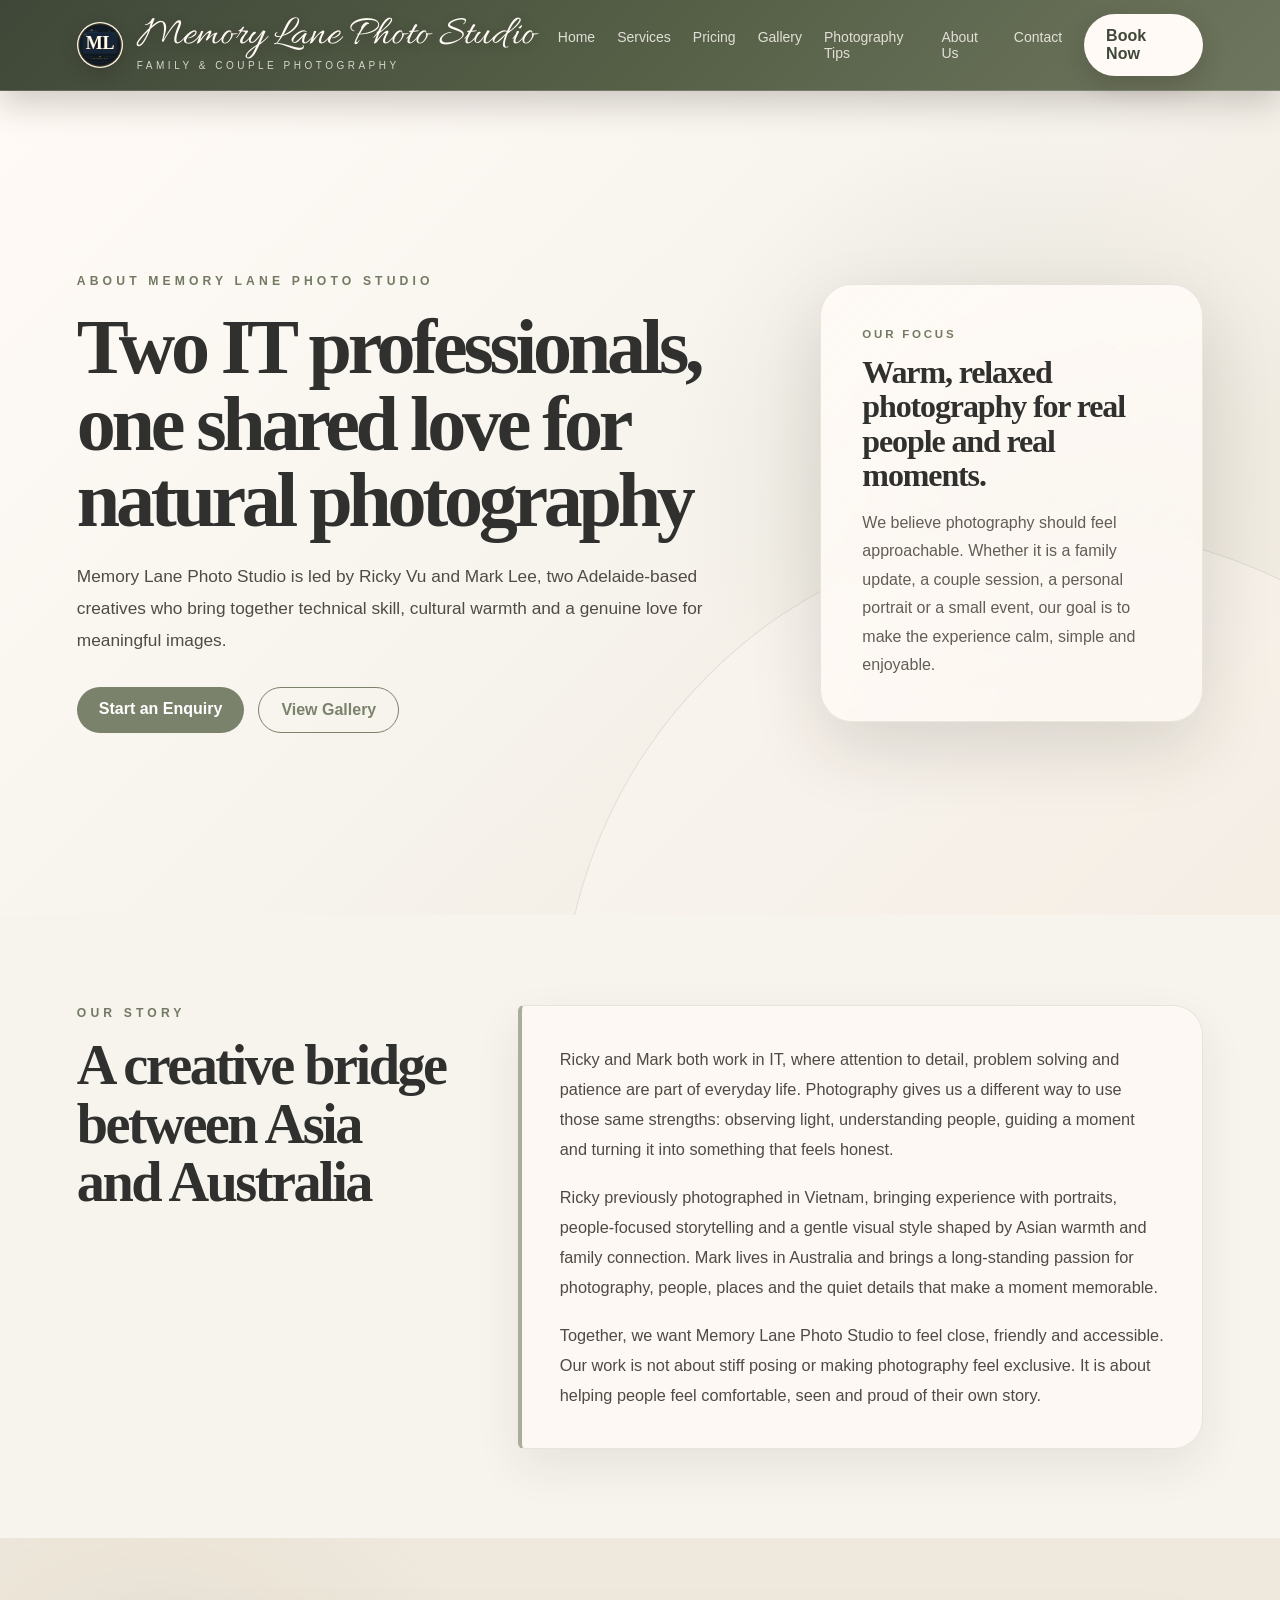
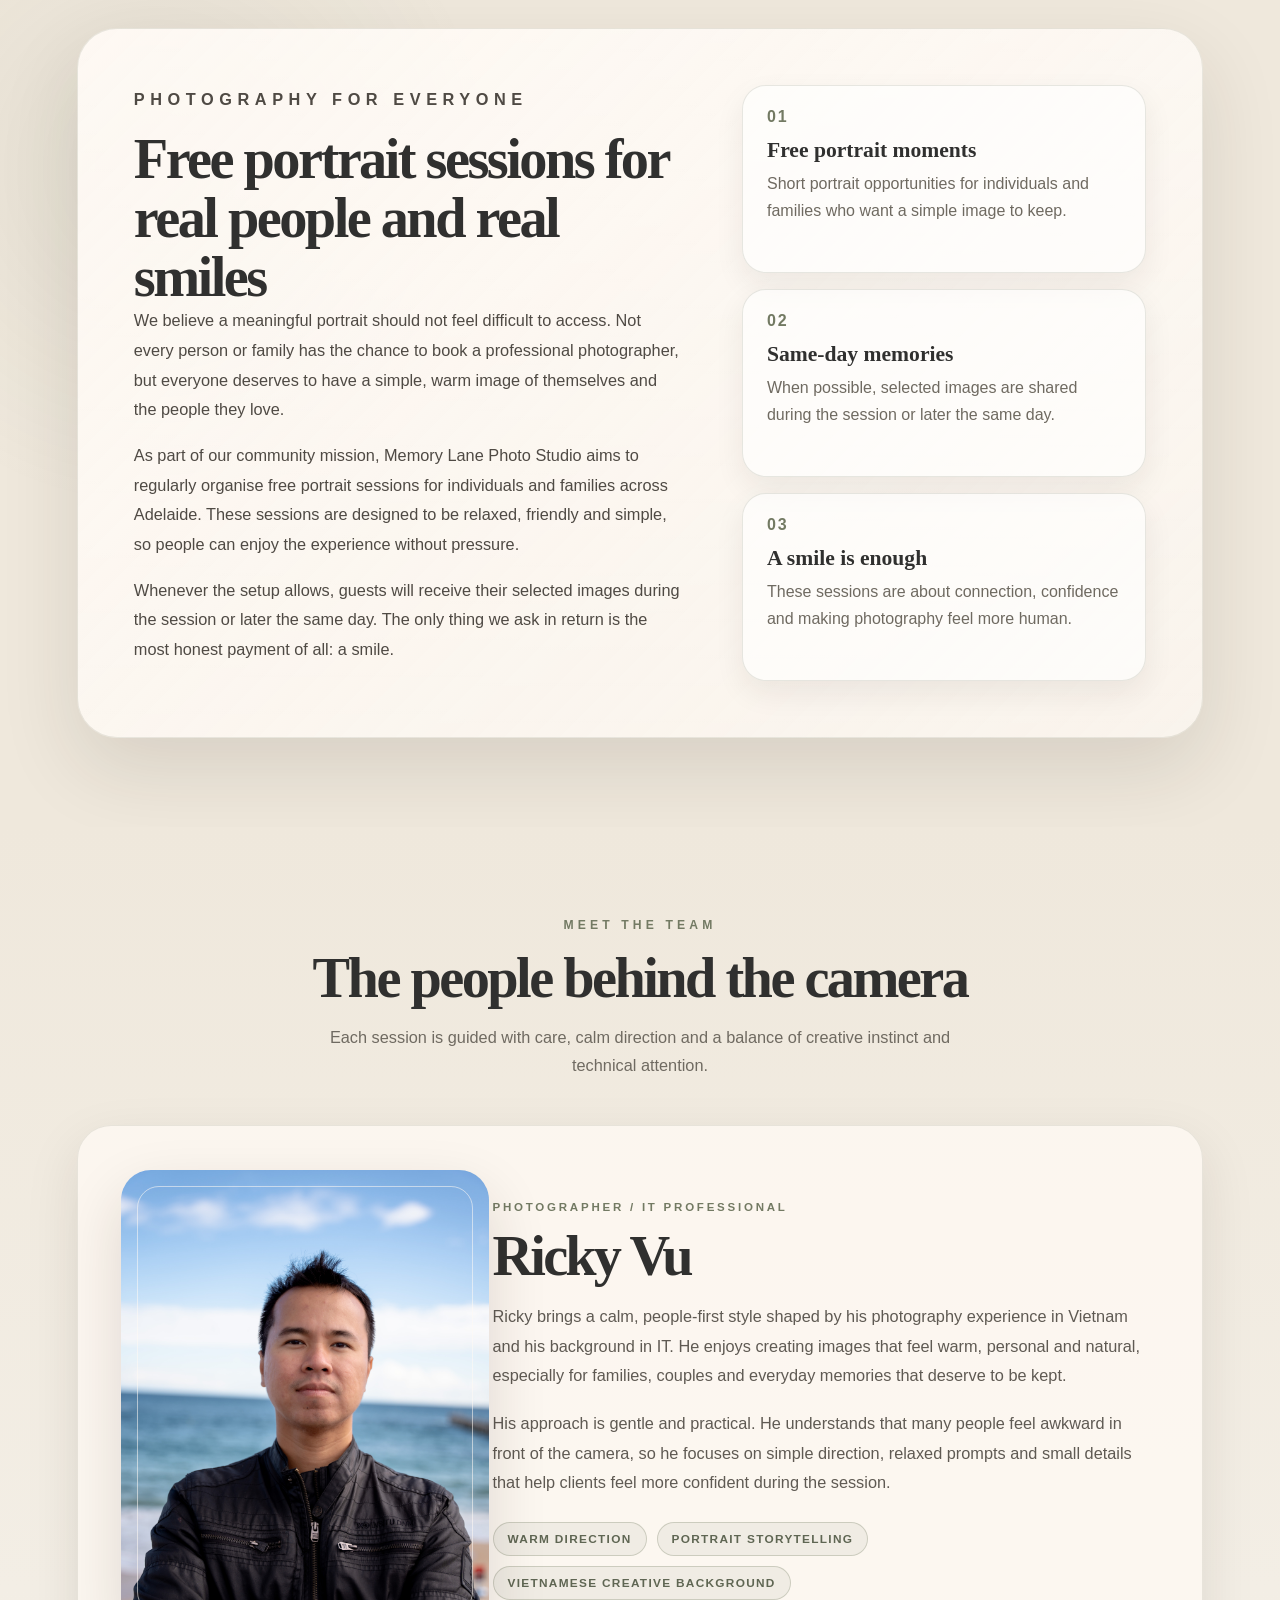
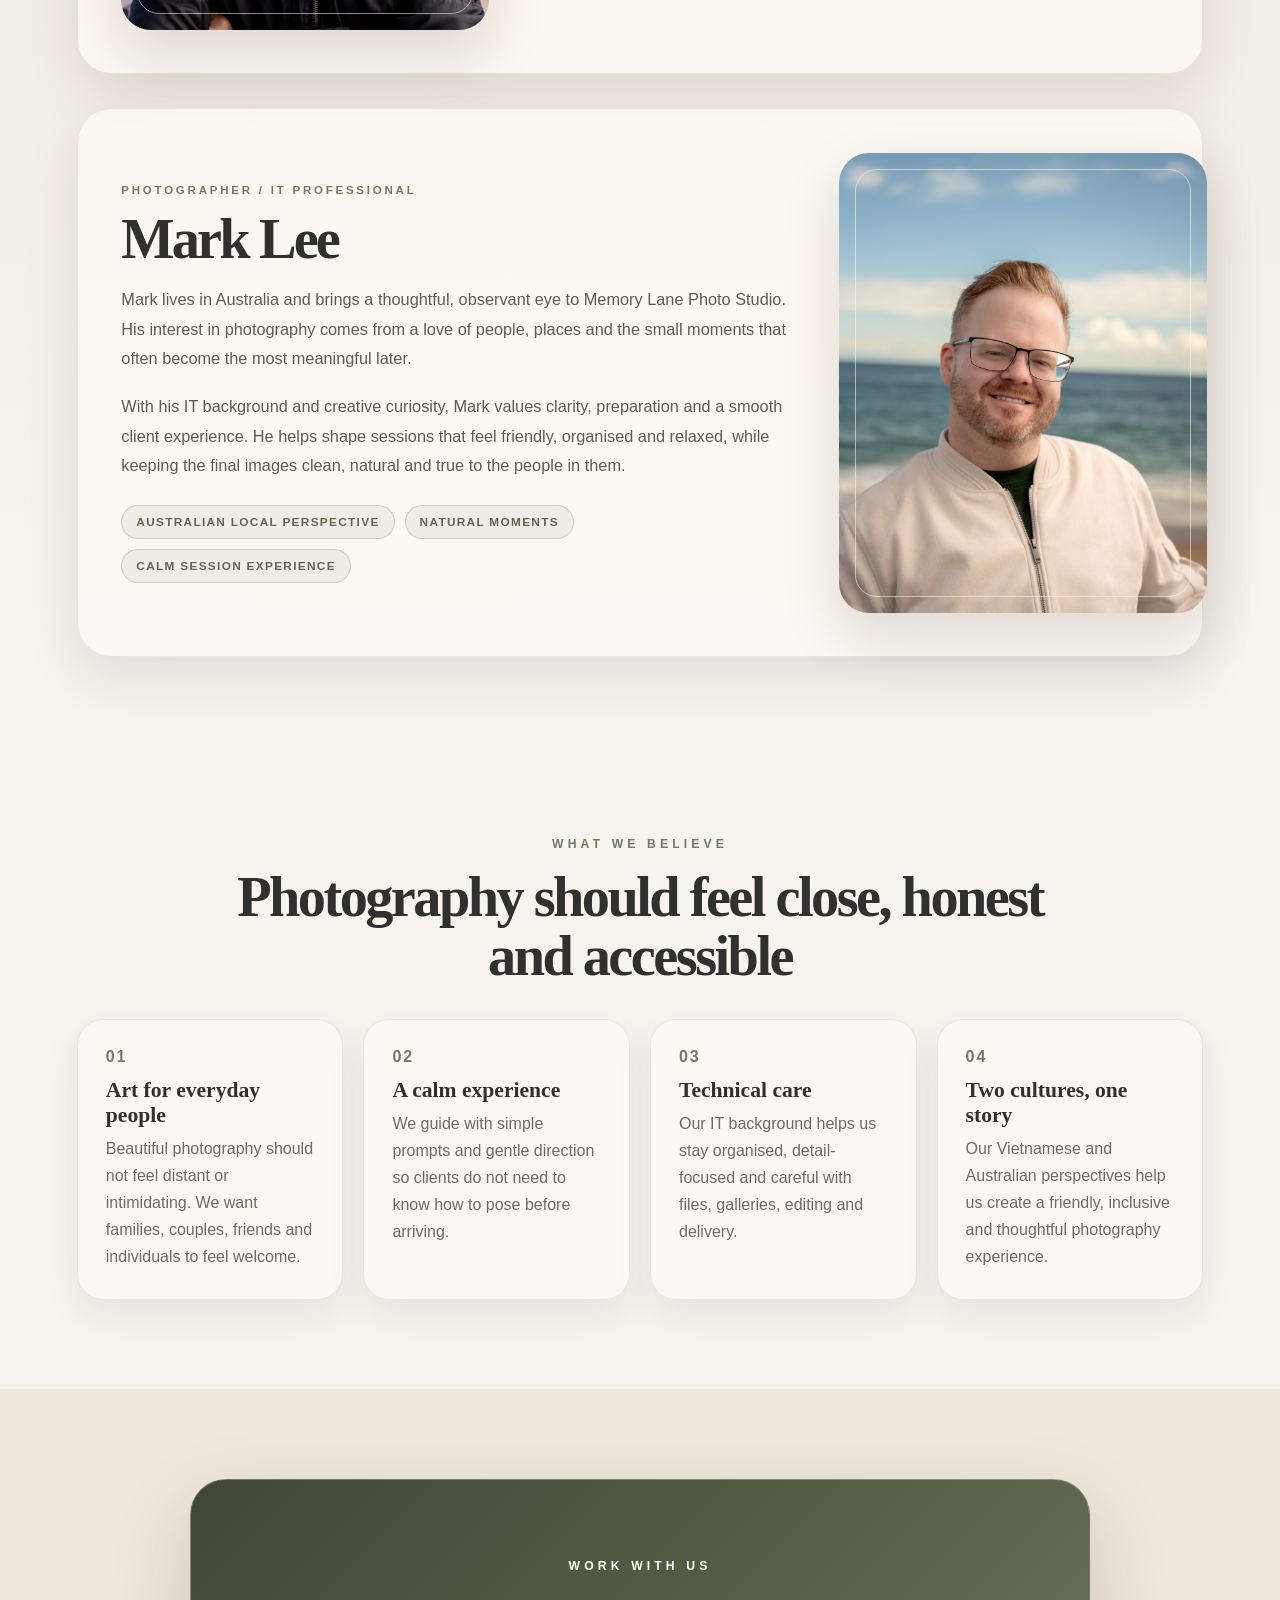
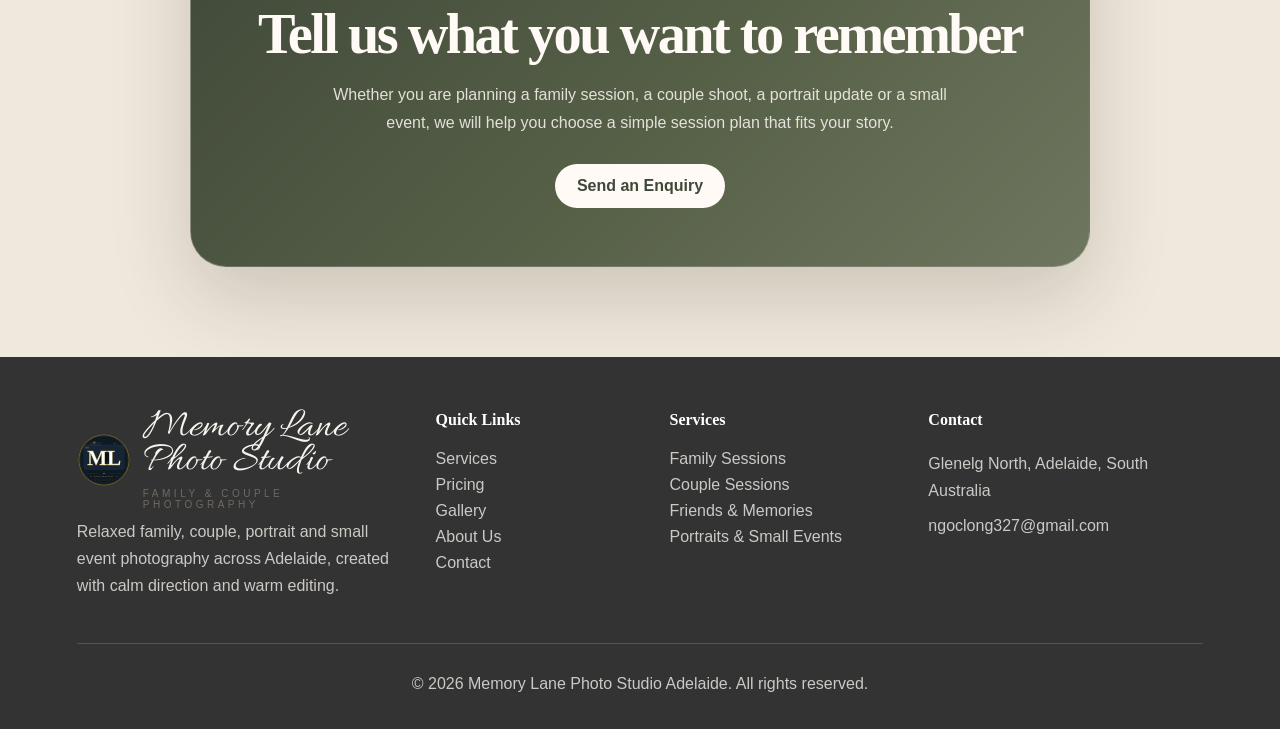
==== aboutus.html @ 5514f4c8 "Add free portrait sessions section to About Us" ====
<!DOCTYPE html>
<html lang="en">
<head>
  <meta charset="UTF-8">
  <meta name="viewport" content="width=device-width, initial-scale=1.0">

  <title>About Us | Memory Lane Photo Studio Adelaide</title>
  <meta name="description" content="Meet Ricky Vu and Mark Lee, the Adelaide-based team behind Memory Lane Photo Studio. Two IT professionals with a shared passion for warm, natural and accessible photography, including community-focused free portrait sessions in Adelaide.">
  <link rel="canonical" href="https://memorylaneadelaide.com/aboutus.html">

  <link rel="icon" type="image/png" href="assets/brand/favicon.png">
  <link rel="apple-touch-icon" href="assets/brand/favicon.png">

  <meta property="og:site_name" content="Memory Lane Photo Studio">
  <meta property="og:title" content="About Us | Memory Lane Photo Studio Adelaide">
  <meta property="og:description" content="Meet Ricky Vu and Mark Lee, two IT professionals and photography lovers creating relaxed family, couple, portrait and small event photography across Adelaide, with a mission to make portraits more accessible.">
  <meta property="og:type" content="website">
  <meta property="og:url" content="https://memorylaneadelaide.com/aboutus.html">
  <meta property="og:image" content="https://memorylaneadelaide.com/assets/brand/og-image-memory-lane-adelaide.png">
  <meta property="og:image:secure_url" content="https://memorylaneadelaide.com/assets/brand/og-image-memory-lane-adelaide.png">
  <meta property="og:image:type" content="image/png">
  <meta property="og:image:width" content="1200">
  <meta property="og:image:height" content="630">
  <meta property="og:image:alt" content="Memory Lane Photo Studio social preview image">

  <meta name="twitter:card" content="summary_large_image">
  <meta name="twitter:title" content="About Us | Memory Lane Photo Studio Adelaide">
  <meta name="twitter:description" content="Meet Ricky Vu and Mark Lee, the Adelaide-based team behind Memory Lane Photo Studio.">
  <meta name="twitter:image" content="https://memorylaneadelaide.com/assets/brand/og-image-memory-lane-adelaide.png">
  <meta name="twitter:image:alt" content="Memory Lane Photo Studio social preview image">

  <script type="application/ld+json">
  {
    "@context": "https://schema.org",
    "@type": "AboutPage",
    "name": "About Memory Lane Photo Studio",
    "url": "https://memorylaneadelaide.com/aboutus.html",
    "description": "The story of Ricky Vu and Mark Lee, the Adelaide-based team behind Memory Lane Photo Studio."
  }
  </script>

  <link rel="preconnect" href="https://fonts.googleapis.com">
  <link rel="preconnect" href="https://fonts.gstatic.com" crossorigin>
  <link href="https://fonts.googleapis.com/css2?family=Allura&display=swap" rel="stylesheet">
  <link rel="stylesheet" href="css/style.css?v=20260619-aboutus-community">
</head>
<body>

  <header class="site-header">
    <a href="index.html#home" class="logo">
      <img class="logo-image" src="assets/logo/ml-logo-icon.svg" alt="Memory Lane Photo Studio logo">
      <div>
        <strong>Memory Lane Photo Studio</strong>
        <span>Family & Couple Photography</span>
      </div>
    </a>

    <nav class="nav-menu">
      <a href="index.html#home">Home</a>
      <a href="index.html#services">Services</a>
      <a href="index.html#pricing">Pricing</a>
      <a href="index.html#gallery">Gallery</a>
      <a href="index.html#tips">Photography Tips</a>
      <a href="aboutus.html" aria-current="page">About Us</a>
      <a href="index.html#contact">Contact</a>
    </nav>

    <a class="nav-button" href="index.html#contact">Book Now</a>
  </header>

  <main class="about-page">
    <section class="about-hero section">
      <div class="about-hero-copy">
        <p class="eyebrow">About Memory Lane Photo Studio</p>
        <h1>Two IT professionals, one shared love for natural photography</h1>
        <p>
          Memory Lane Photo Studio is led by Ricky Vu and Mark Lee, two Adelaide-based creatives who bring together technical skill, cultural warmth and a genuine love for meaningful images.
        </p>
        <div class="about-hero-actions">
          <a class="primary-button" href="index.html#contact">Start an Enquiry</a>
          <a class="secondary-button" href="index.html#gallery">View Gallery</a>
        </div>
      </div>

      <aside class="about-hero-card" aria-label="About Memory Lane Photo Studio summary">
        <span>Our focus</span>
        <strong>Warm, relaxed photography for real people and real moments.</strong>
        <p>
          We believe photography should feel approachable. Whether it is a family update, a couple session, a personal portrait or a small event, our goal is to make the experience calm, simple and enjoyable.
        </p>
      </aside>
    </section>

    <section class="section about-story-section">
      <div class="about-story-grid">
        <div>
          <p class="eyebrow">Our Story</p>
          <h2>A creative bridge between Asia and Australia</h2>
        </div>

        <div class="about-story-copy">
          <p>
            Ricky and Mark both work in IT, where attention to detail, problem solving and patience are part of everyday life. Photography gives us a different way to use those same strengths: observing light, understanding people, guiding a moment and turning it into something that feels honest.
          </p>
          <p>
            Ricky previously photographed in Vietnam, bringing experience with portraits, people-focused storytelling and a gentle visual style shaped by Asian warmth and family connection. Mark lives in Australia and brings a long-standing passion for photography, people, places and the quiet details that make a moment memorable.
          </p>
          <p>
            Together, we want Memory Lane Photo Studio to feel close, friendly and accessible. Our work is not about stiff posing or making photography feel exclusive. It is about helping people feel comfortable, seen and proud of their own story.
          </p>
        </div>
      </div>
    </section>



    <section class="section about-community-section">
      <div class="about-community-card">
        <div class="about-community-copy">
          <p class="eyebrow">Photography for Everyone</p>
          <h2>Free portrait sessions for real people and real smiles</h2>
          <p>
            We believe a meaningful portrait should not feel difficult to access. Not every person or family has the chance to book a professional photographer, but everyone deserves to have a simple, warm image of themselves and the people they love.
          </p>
          <p>
            As part of our community mission, Memory Lane Photo Studio aims to regularly organise free portrait sessions for individuals and families across Adelaide. These sessions are designed to be relaxed, friendly and simple, so people can enjoy the experience without pressure.
          </p>
          <p>
            Whenever the setup allows, guests will receive their selected images during the session or later the same day. The only thing we ask in return is the most honest payment of all: a smile.
          </p>
        </div>

        <div class="about-community-highlights" aria-label="Free portrait session highlights">
          <article>
            <span>01</span>
            <h3>Free portrait moments</h3>
            <p>Short portrait opportunities for individuals and families who want a simple image to keep.</p>
          </article>

          <article>
            <span>02</span>
            <h3>Same-day memories</h3>
            <p>When possible, selected images are shared during the session or later the same day.</p>
          </article>

          <article>
            <span>03</span>
            <h3>A smile is enough</h3>
            <p>These sessions are about connection, confidence and making photography feel more human.</p>
          </article>
        </div>
      </div>
    </section>

    <section class="section section-alt profile-section">
      <div class="section-heading centre">
        <p class="eyebrow">Meet the Team</p>
        <h2>The people behind the camera</h2>
        <p>
          Each session is guided with care, calm direction and a balance of creative instinct and technical attention.
        </p>
      </div>

      <article class="profile-feature">
        <div class="about-portrait">
          <img class="portrait-image portrait-image-ricky" src="assets/images/ricky.jpg" alt="Portrait of Ricky Vu" onerror="this.style.display='none'; this.nextElementSibling.style.display='grid';">
          <div class="portrait-placeholder" aria-hidden="true">RV</div>
        </div>

        <div class="profile-copy">
          <p class="profile-role">Photographer / IT Professional</p>
          <h3>Ricky Vu</h3>
          <p>
            Ricky brings a calm, people-first style shaped by his photography experience in Vietnam and his background in IT. He enjoys creating images that feel warm, personal and natural, especially for families, couples and everyday memories that deserve to be kept.
          </p>
          <p>
            His approach is gentle and practical. He understands that many people feel awkward in front of the camera, so he focuses on simple direction, relaxed prompts and small details that help clients feel more confident during the session.
          </p>
          <div class="profile-tags">
            <span>Warm direction</span>
            <span>Portrait storytelling</span>
            <span>Vietnamese creative background</span>
          </div>
        </div>
      </article>

      <article class="profile-feature profile-feature-reverse">
        <div class="about-portrait">
          <img class="portrait-image portrait-image-mark" src="assets/images/mark.jpg" alt="Portrait of Mark Lee" onerror="this.style.display='none'; this.nextElementSibling.style.display='grid';">
          <div class="portrait-placeholder" aria-hidden="true">ML</div>
        </div>

        <div class="profile-copy">
          <p class="profile-role">Photographer / IT Professional</p>
          <h3>Mark Lee</h3>
          <p>
            Mark lives in Australia and brings a thoughtful, observant eye to Memory Lane Photo Studio. His interest in photography comes from a love of people, places and the small moments that often become the most meaningful later.
          </p>
          <p>
            With his IT background and creative curiosity, Mark values clarity, preparation and a smooth client experience. He helps shape sessions that feel friendly, organised and relaxed, while keeping the final images clean, natural and true to the people in them.
          </p>
          <div class="profile-tags">
            <span>Australian local perspective</span>
            <span>Natural moments</span>
            <span>Calm session experience</span>
          </div>
        </div>
      </article>
    </section>

    <section class="section about-values-section">
      <div class="section-heading centre">
        <p class="eyebrow">What We Believe</p>
        <h2>Photography should feel close, honest and accessible</h2>
      </div>

      <div class="about-values-grid">
        <article>
          <span>01</span>
          <h3>Art for everyday people</h3>
          <p>Beautiful photography should not feel distant or intimidating. We want families, couples, friends and individuals to feel welcome.</p>
        </article>

        <article>
          <span>02</span>
          <h3>A calm experience</h3>
          <p>We guide with simple prompts and gentle direction so clients do not need to know how to pose before arriving.</p>
        </article>

        <article>
          <span>03</span>
          <h3>Technical care</h3>
          <p>Our IT background helps us stay organised, detail-focused and careful with files, galleries, editing and delivery.</p>
        </article>

        <article>
          <span>04</span>
          <h3>Two cultures, one story</h3>
          <p>Our Vietnamese and Australian perspectives help us create a friendly, inclusive and thoughtful photography experience.</p>
        </article>
      </div>
    </section>

    <section class="section section-alt about-cta-section">
      <div class="about-cta-card">
        <p class="eyebrow">Work with us</p>
        <h2>Tell us what you want to remember</h2>
        <p>
          Whether you are planning a family session, a couple shoot, a portrait update or a small event, we will help you choose a simple session plan that fits your story.
        </p>
        <a class="primary-button" href="index.html#contact">Send an Enquiry</a>
      </div>
    </section>
  </main>

  <footer class="site-footer">
    <div class="footer-grid">
      <div>
        <div class="footer-logo">
          <img class="logo-image footer-logo-image" src="assets/logo/ml-logo-icon.svg" alt="Memory Lane Photo Studio logo">
          <div>
            <strong>Memory Lane Photo Studio</strong>
            <span>Family & Couple Photography</span>
          </div>
        </div>
        <p>Relaxed family, couple, portrait and small event photography across Adelaide, created with calm direction and warm editing.</p>
      </div>

      <div>
        <h4>Quick Links</h4>
        <a href="index.html#services">Services</a>
        <a href="index.html#pricing">Pricing</a>
        <a href="index.html#gallery">Gallery</a>
        <a href="aboutus.html">About Us</a>
        <a href="index.html#contact">Contact</a>
      </div>

      <div>
        <h4>Services</h4>
        <a href="index.html#services">Family Sessions</a>
        <a href="index.html#services">Couple Sessions</a>
        <a href="index.html#services">Friends & Memories</a>
        <a href="index.html#services">Portraits & Small Events</a>
      </div>

      <div>
        <h4>Contact</h4>
        <p>Glenelg North, Adelaide, South Australia</p>
        <p>ngoclong327@gmail.com</p>
      </div>
    </div>

    <div class="footer-bottom">
      <p>© 2026 Memory Lane Photo Studio Adelaide. All rights reserved.</p>
    </div>
  </footer>
</body>
</html>
---- css/style.css ----
:root {
  --cream: #f7f4ee;
  --cream-dark: #efe8dc;
  --beige: #e6dcc8;
  --sage: #7b826b;
  --sage-dark: #626954;
  --charcoal: #333333;
  --muted: #6f6a61;
  --white: #ffffff;
  --line: rgba(51, 51, 51, 0.1);
  --shadow: 0 18px 50px rgba(51, 51, 51, 0.08);
  --shadow-strong: 0 28px 70px rgba(51, 51, 51, 0.16);
}

* {
  box-sizing: border-box;
}

html {
  scroll-behavior: smooth;
}

body {
  margin: 0;
  font-family: Arial, sans-serif;
  background: var(--cream);
  color: var(--charcoal);
}

a {
  color: inherit;
  text-decoration: none;
}

p {
  line-height: 1.7;
}

.site-header {
  position: sticky;
  top: 0;
  z-index: 30;
  display: flex;
  align-items: center;
  justify-content: space-between;
  gap: 22px;
  padding: 18px 6%;
  background: rgba(247, 244, 238, 0.94);
  backdrop-filter: blur(12px);
  border-bottom: 1px solid var(--line);
}

.logo,
.footer-logo {
  display: flex;
  align-items: center;
  gap: 12px;
}

.logo-mark {
  display: grid;
  place-items: center;
  flex: 0 0 auto;
  width: 48px;
  height: 48px;
  border: 1px solid var(--sage);
  border-radius: 50%;
  color: var(--sage);
  font-family: Georgia, serif;
  font-weight: bold;
  font-size: 18px;
}

.logo strong,
.footer-logo strong {
  display: block;
  font-family: Georgia, serif;
  font-size: 21px;
  letter-spacing: 0.5px;
}

.logo span,
.footer-logo span {
  display: block;
  margin-top: 3px;
  color: var(--muted);
  font-size: 10px;
  letter-spacing: 2px;
  text-transform: uppercase;
}

.nav-menu {
  display: flex;
  gap: 22px;
  color: var(--muted);
  font-size: 14px;
}

.nav-menu a:hover {
  color: var(--sage);
}

.nav-button,
.primary-button,
.booking-form button {
  display: inline-block;
  padding: 13px 22px;
  border-radius: 999px;
  background: var(--sage);
  color: var(--white);
  border: 0;
  cursor: pointer;
  font: inherit;
  font-weight: 700;
}

.nav-button:hover,
.primary-button:hover,
.booking-form button:hover {
  background: var(--sage-dark);
}

.secondary-button,
.card-button {
  display: inline-block;
  padding: 13px 22px;
  border: 1px solid var(--sage);
  border-radius: 999px;
  color: var(--sage);
  font-weight: 700;
}

.card-button {
  margin-top: 12px;
  text-align: center;
}

.card-button.filled {
  background: var(--sage);
  color: var(--white);
}

.hero {
  position: relative;
  display: flex;
  align-items: center;
  min-height: calc(100vh - 84px);
  overflow: hidden;
  padding: 92px 6%;
  background: var(--cream);
}

.hero-slider {
  position: absolute;
  inset: 0;
  z-index: 0;
  overflow: hidden;
}

.hero-slider::before {
  content: "";
  position: absolute;
  inset: 0;
  z-index: 5;
  background:
    linear-gradient(90deg, rgba(247, 244, 238, 0.96) 0%, rgba(247, 244, 238, 0.88) 24%, rgba(247, 244, 238, 0.34) 48%, rgba(247, 244, 238, 0.08) 72%),
    linear-gradient(180deg, rgba(247, 244, 238, 0.35) 0%, rgba(247, 244, 238, 0.05) 42%, rgba(247, 244, 238, 0.8) 100%);
  pointer-events: none;
}

.hero-slide {
  position: absolute;
  inset: 0;
  opacity: 0;
  transform: scale(1.03);
  transition: opacity 900ms ease, transform 1200ms ease;
  z-index: 1;
}

.hero-slide.active {
  opacity: 1;
  transform: scale(1);
  z-index: 2;
}

.hero-slide img {
  display: block;
  width: 100%;
  height: 100%;
  object-fit: cover;
  object-position: center right;
}

.hero-content {
  position: relative;
  z-index: 10;
  max-width: 620px;
}

.eyebrow {
  margin: 0 0 14px;
  color: var(--sage);
  text-transform: uppercase;
  letter-spacing: 4px;
  font-size: 12px;
  font-weight: bold;
}

.hero h1,
.section-heading h2,
.split-heading h2,
.contact-section h2 {
  margin: 12px 0;
  font-family: Georgia, serif;
  font-size: clamp(44px, 5.2vw, 82px);
  line-height: 1.05;
  letter-spacing: -1.8px;
}

.hero-divider {
  width: 230px;
  height: 18px;
  margin: 24px 0 22px;
  background:
    linear-gradient(90deg, rgba(123, 130, 107, 0.65), rgba(123, 130, 107, 0.18) 40%, transparent 100%);
  mask-image: linear-gradient(90deg, black 0%, black 72%, transparent 100%);
}

.hero p {
  max-width: 520px;
  color: var(--charcoal);
  font-size: 17px;
}

.hero-buttons {
  display: flex;
  flex-wrap: wrap;
  gap: 18px;
  margin-top: 32px;
}

.hero .secondary-button {
  background: rgba(247, 244, 238, 0.72);
}

.slider-arrow {
  position: absolute;
  top: 50%;
  z-index: 20;
  display: grid;
  place-items: center;
  width: 48px;
  height: 48px;
  border: 1px solid rgba(247, 244, 238, 0.65);
  border-radius: 50%;
  background: rgba(51, 51, 51, 0.28);
  color: var(--white);
  cursor: pointer;
  font-size: 42px;
  line-height: 1;
  opacity: 0;
  transform: translateY(-50%);
  transition: opacity 220ms ease, background 220ms ease;
}

.hero:hover .slider-arrow {
  opacity: 1;
}

.slider-arrow:hover {
  background: rgba(51, 51, 51, 0.58);
}

.slider-arrow-left {
  left: 28px;
}

.slider-arrow-right {
  right: 28px;
}

.slider-dots {
  position: absolute;
  left: 50%;
  bottom: 30px;
  z-index: 20;
  display: flex;
  gap: 9px;
  transform: translateX(-50%);
}

.slider-dot {
  width: 9px;
  height: 9px;
  padding: 0;
  border: 0;
  border-radius: 50%;
  background: rgba(247, 244, 238, 0.55);
  cursor: pointer;
}

.slider-dot.active {
  width: 24px;
  border-radius: 999px;
  background: var(--white);
}

.section {
  padding: 82px 6%;
}

.services-section {
  margin-top: -42px;
  position: relative;
  z-index: 12;
}

.section-alt {
  background: var(--cream-dark);
}

.section-heading {
  max-width: 780px;
  margin-bottom: 36px;
}

.section-heading.centre {
  margin-inline: auto;
  text-align: center;
}

.section-heading p {
  color: var(--muted);
}

.split-heading {
  display: grid;
  grid-template-columns: 0.7fr 1fr;
  gap: 40px;
  align-items: end;
  margin-bottom: 36px;
}

.split-heading p {
  max-width: 600px;
  color: var(--muted);
}

.card-grid {
  display: grid;
  gap: 24px;
}

.four-columns {
  grid-template-columns: repeat(4, 1fr);
}

.three-columns {
  grid-template-columns: repeat(3, 1fr);
}

.service-card,
.price-card,
.tip-card,
.testimonial-card {
  border: 1px solid var(--line);
  border-radius: 26px;
  background: rgba(255, 255, 255, 0.82);
  box-shadow: var(--shadow);
}

.service-card {
  padding: 30px;
  text-align: center;
  backdrop-filter: blur(10px);
}

.icon-circle {
  display: grid;
  place-items: center;
  width: 62px;
  height: 62px;
  margin: 0 auto 18px;
  border-radius: 50%;
  background: var(--cream-dark);
  font-size: 26px;
}

.service-card h3,
.price-card h3,
.tip-card h3,
.why-grid h3,
.testimonial-card h3 {
  margin-top: 0;
  font-family: Georgia, serif;
}

.service-card p,
.price-note,
.tip-card p,
.why-grid p,
.testimonial-card p {
  color: var(--muted);
}

.price-card {
  position: relative;
  display: flex;
  flex-direction: column;
  padding: 32px;
}

.price-card.featured {
  border: 2px solid var(--sage);
  transform: translateY(-12px);
}

.price {
  margin: 16px 0 8px;
  font-size: 38px;
  font-family: Georgia, serif;
  color: var(--sage);
}

.price-note {
  margin-top: 0;
}

.price-card ul {
  display: grid;
  gap: 10px;
  margin: 20px 0;
  padding: 0;
  list-style: none;
}

.price-card li {
  position: relative;
  padding-left: 26px;
  line-height: 1.5;
}

.price-card li::before {
  content: "✓";
  position: absolute;
  left: 0;
  color: var(--sage);
  font-weight: 700;
}

.badge {
  align-self: flex-start;
  display: inline-block;
  margin: 0 0 14px;
  padding: 7px 12px;
  border-radius: 999px;
  background: var(--sage);
  color: var(--white);
  font-size: 12px;
  text-transform: uppercase;
  letter-spacing: 1.2px;
}

.gallery-grid {
  display: grid;
  grid-template-columns: 1.2fr 0.8fr 0.8fr;
  grid-auto-rows: 230px;
  gap: 18px;
}

.gallery-card {
  position: relative;
  display: flex;
  align-items: flex-end;
  min-height: 220px;
  padding: 22px;
  border-radius: 28px;
  overflow: hidden;
  background: var(--beige);
  box-shadow: var(--shadow);
  cursor: pointer;
}

.gallery-card.large {
  grid-row: span 2;
}

.gallery-card img {
  position: absolute;
  inset: 0;
  z-index: 0;
  display: block;
  width: 100%;
  height: 100%;
  object-fit: cover;
  transition: transform 500ms ease;
}

.gallery-card::before {
  content: "";
  position: absolute;
  inset: 0;
  z-index: 1;
  background: linear-gradient(180deg, transparent 35%, rgba(0, 0, 0, 0.62));
}

.gallery-card-content {
  position: relative;
  z-index: 2;
  display: grid;
  gap: 4px;
}

.gallery-card-content span {
  color: var(--white);
  font-family: Georgia, serif;
  font-size: 30px;
}

.gallery-card-content small {
  color: rgba(255, 255, 255, 0.82);
  font-size: 14px;
}

.gallery-card:hover img {
  transform: scale(1.05);
}

.tip-card {
  overflow: hidden;
}

.tip-image {
  height: 190px;
  background: linear-gradient(135deg, var(--beige), var(--sage));
}

.tip-image.posing {
  background: linear-gradient(135deg, #e6dcc8, #7b826b);
}

.tip-image.prep {
  background: linear-gradient(135deg, #f7f4ee, #b3a98f);
}

.tip-image.event-tip {
  background: linear-gradient(135deg, #c8cfc0, #333333);
}

.tip-content {
  padding: 26px;
}

.tip-content a {
  color: var(--sage);
  font-weight: 700;
}

.why-section {
  background:
    linear-gradient(90deg, rgba(230, 220, 200, 0.5), transparent),
    var(--cream);
}

.why-grid {
  display: grid;
  grid-template-columns: repeat(4, 1fr);
  gap: 22px;
}

.why-grid article {
  padding: 28px 0;
  border-top: 1px solid var(--line);
}

.why-grid span {
  color: var(--sage);
  font-weight: 700;
}

.testimonials-section {
  padding-top: 30px;
}

.testimonial-card {
  padding: 30px;
}

.testimonial-card strong {
  display: block;
  margin-top: 18px;
  font-family: Georgia, serif;
}

.testimonial-card span {
  display: block;
  margin-top: 4px;
  color: var(--muted);
  font-size: 14px;
}

.contact-section {
  display: grid;
  grid-template-columns: 0.9fr 1.1fr;
  gap: 48px;
  align-items: start;
  background: var(--cream-dark);
}

.contact-copy {
  position: sticky;
  top: 120px;
}

.contact-details {
  margin-top: 28px;
  padding: 22px;
  border: 1px solid var(--line);
  border-radius: 22px;
  background: rgba(255, 255, 255, 0.55);
}

.contact-details p {
  margin: 8px 0;
}

.booking-form {
  display: grid;
  gap: 14px;
  padding: 30px;
  border: 1px solid var(--line);
  border-radius: 28px;
  background: var(--white);
  box-shadow: var(--shadow);
}

.form-row {
  display: grid;
  grid-template-columns: 1fr 1fr;
  gap: 14px;
}

.booking-form input,
.booking-form select,
.booking-form textarea {
  width: 100%;
  padding: 15px 16px;
  border: 1px solid #ddd4c5;
  border-radius: 16px;
  background: #fffdf9;
  color: var(--charcoal);
  font: inherit;
}

.booking-form textarea {
  min-height: 130px;
  resize: vertical;
}

.site-footer {
  padding: 54px 6% 24px;
  background: var(--charcoal);
  color: var(--cream);
}

.footer-grid {
  display: grid;
  grid-template-columns: 1.3fr 0.8fr 0.9fr 1.1fr;
  gap: 34px;
}

.site-footer h4 {
  margin-top: 0;
  color: var(--white);
  font-family: Georgia, serif;
}

.site-footer a,
.site-footer p {
  display: block;
  margin: 8px 0;
  color: rgba(247, 244, 238, 0.78);
}

.site-footer .logo-mark {
  border-color: var(--beige);
  color: var(--beige);
}

.footer-bottom {
  margin-top: 36px;
  padding-top: 18px;
  border-top: 1px solid rgba(247, 244, 238, 0.16);
  text-align: center;
}

.modal-open {
  overflow: hidden;
}

.gallery-modal {
  position: fixed;
  inset: 0;
  z-index: 100;
  display: none;
}

.gallery-modal.open {
  display: block;
}

.gallery-modal-backdrop {
  position: absolute;
  inset: 0;
  background: rgba(51, 51, 51, 0.72);
  backdrop-filter: blur(8px);
}

.gallery-modal-panel {
  position: absolute;
  inset: 5%;
  display: flex;
  flex-direction: column;
  overflow: hidden;
  border-radius: 30px;
  background: var(--cream);
  box-shadow: 0 30px 90px rgba(0, 0, 0, 0.3);
}

.gallery-modal-header {
  display: flex;
  align-items: center;
  justify-content: space-between;
  gap: 24px;
  padding: 28px 32px;
  border-bottom: 1px solid var(--line);
}

.gallery-modal-header h2 {
  margin: 0;
  font-family: Georgia, serif;
  font-size: clamp(30px, 4vw, 52px);
  line-height: 1.05;
}

.gallery-modal-close {
  display: grid;
  place-items: center;
  width: 46px;
  height: 46px;
  border: 1px solid var(--line);
  border-radius: 50%;
  background: var(--white);
  color: var(--charcoal);
  cursor: pointer;
  font-size: 32px;
  line-height: 1;
}

.gallery-modal-grid {
  display: grid;
  grid-template-columns: repeat(3, 1fr);
  gap: 18px;
  overflow-y: auto;
  padding: 28px 32px 34px;
}

.gallery-modal-item {
  position: relative;
  min-height: 260px;
  overflow: hidden;
  border-radius: 24px;
  background: var(--beige);
  box-shadow: var(--shadow);
}

.gallery-modal-item img {
  display: block;
  width: 100%;
  height: 100%;
  min-height: 260px;
  object-fit: cover;
  transition: transform 500ms ease;
}

.gallery-modal-item:hover img {
  transform: scale(1.04);
}

@media (max-width: 1150px) {
  .hero {
    min-height: 720px;
  }

  .four-columns,
  .why-grid {
    grid-template-columns: repeat(2, 1fr);
  }

  .three-columns,
  .pricing-grid {
    grid-template-columns: 1fr;
  }

  .price-card.featured {
    transform: none;
  }
}

@media (max-width: 900px) {
  .site-header {
    flex-wrap: wrap;
  }

  .nav-menu {
    order: 3;
    width: 100%;
    overflow-x: auto;
    padding-bottom: 4px;
  }

  .hero {
    min-height: 700px;
    padding: 72px 6%;
  }

  .hero-slider::before {
    background:
      linear-gradient(180deg, rgba(247, 244, 238, 0.96) 0%, rgba(247, 244, 238, 0.82) 38%, rgba(247, 244, 238, 0.25) 72%, rgba(247, 244, 238, 0.88) 100%);
  }

  .hero-slide img {
    object-position: center;
  }

  .hero h1 {
    font-size: clamp(42px, 11vw, 64px);
  }

  .hero:hover .slider-arrow,
  .slider-arrow {
    opacity: 1;
  }

  .contact-section,
  .split-heading {
    grid-template-columns: 1fr;
  }

  .gallery-grid {
    grid-template-columns: 1fr;
    grid-auto-rows: 240px;
  }

  .gallery-card.large {
    grid-row: span 1;
  }

  .contact-copy {
    position: static;
  }

  .footer-grid {
    grid-template-columns: 1fr 1fr;
  }

  .gallery-modal-panel {
    inset: 4%;
    border-radius: 24px;
  }

  .gallery-modal-grid {
    grid-template-columns: repeat(2, 1fr);
    padding: 22px;
  }

  .gallery-modal-item,
  .gallery-modal-item img {
    min-height: 220px;
  }
}

@media (max-width: 620px) {
  .site-header {
    padding: 18px 5%;
  }

  .logo strong {
    font-size: 18px;
  }

  .nav-button {
    width: 100%;
    text-align: center;
  }

  .nav-menu {
    gap: 18px;
    font-size: 13px;
  }

  .hero {
    min-height: 680px;
    padding: 64px 5%;
  }

  .hero h1 {
    font-size: clamp(40px, 13vw, 56px);
  }

  .hero p {
    font-size: 16px;
  }

  .hero-buttons a,
  .card-button {
    width: 100%;
    text-align: center;
  }

  .slider-arrow {
    width: 40px;
    height: 40px;
    font-size: 34px;
  }

  .slider-arrow-left {
    left: 12px;
  }

  .slider-arrow-right {
    right: 12px;
  }

  .section {
    padding: 58px 5%;
  }

  .services-section {
    margin-top: 0;
  }

  .four-columns,
  .why-grid,
  .form-row,
  .footer-grid {
    grid-template-columns: 1fr;
  }

  .service-card,
  .price-card,
  .booking-form,
  .testimonial-card {
    padding: 24px;
  }

  .gallery-modal-panel {
    inset: 0;
    border-radius: 0;
  }

  .gallery-modal-header {
    padding: 22px;
  }

  .gallery-modal-grid {
    grid-template-columns: 1fr;
  }
}
.gallery-modal-grid {
  display: flex !important;
  flex-wrap: wrap;
  align-items: flex-start;
  gap: 18px;
  overflow-y: auto;
  padding: 28px 32px 34px;
}

.gallery-modal-item {
  flex: 0 0 auto;
  width: fit-content;
  height: 260px;
  min-height: 0;
  overflow: hidden;
  border-radius: 24px;
  background: var(--beige);
  box-shadow: var(--shadow);
}

.gallery-modal-item img {
  display: block;
  width: auto;
  height: 100%;
  min-height: 0;
  object-fit: contain;
  transition: transform 500ms ease;
}

.gallery-modal-item:hover img {
  transform: scale(1.03);
}

@media (max-width: 900px) {
  .gallery-modal-grid {
    display: flex !important;
    flex-wrap: wrap;
    gap: 14px;
    padding: 22px;
  }

  .gallery-modal-item {
    height: 220px;
  }
}

@media (max-width: 620px) {
  .gallery-modal-grid {
    display: grid !important;
    grid-template-columns: 1fr;
  }

  .gallery-modal-item {
    width: 100%;
    height: auto;
  }

  .gallery-modal-item img {
    width: 100%;
    height: auto;
    object-fit: contain;
  }
}
.gallery-modal-grid {
  display: grid !important;
  grid-template-columns: repeat(var(--modal-columns, 4), minmax(0, 1fr)) !important;
  gap: 18px;
  overflow-y: auto;
  padding: 28px 32px 34px;
}

.gallery-modal-item {
  position: relative;
  width: 100%;
  height: 230px;
  min-height: 0;
  overflow: hidden;
  border-radius: 24px;
  background: var(--beige);
  box-shadow: var(--shadow);
}

.gallery-modal-item img {
  display: block;
  width: 100%;
  height: 100%;
  min-height: 0;
  object-fit: cover;
  object-position: center;
  transition: transform 500ms ease;
}

.gallery-modal-item:hover img {
  transform: scale(1.04);
}

@media (max-width: 1150px) {
  .gallery-modal-grid {
    grid-template-columns: repeat(3, minmax(0, 1fr)) !important;
  }
}

@media (max-width: 900px) {
  .gallery-modal-grid {
    grid-template-columns: repeat(2, minmax(0, 1fr)) !important;
    gap: 14px;
    padding: 22px;
  }

  .gallery-modal-item {
    height: 220px;
  }
}

@media (max-width: 620px) {
  .gallery-modal-grid {
    grid-template-columns: 1fr !important;
  }

  .gallery-modal-item {
    height: auto;
  }

  .gallery-modal-item img {
    width: 100%;
    height: auto;
    object-fit: contain;
  }
}
.gallery-modal-item {
  cursor: zoom-in;
}

.image-viewer {
  position: fixed;
  inset: 0;
  z-index: 200;
  display: none;
}

.image-viewer.open {
  display: block;
}

.image-viewer-backdrop {
  position: absolute;
  inset: 0;
  background: rgba(20, 20, 20, 0.88);
  backdrop-filter: blur(10px);
}

.image-viewer-panel {
  position: absolute;
  inset: 4%;
  display: grid;
  place-items: center;
}

.image-viewer-panel img {
  display: block;
  max-width: 100%;
  max-height: 100%;
  border-radius: 22px;
  object-fit: contain;
  box-shadow: 0 30px 90px rgba(0, 0, 0, 0.45);
}

.image-viewer-close {
  position: absolute;
  top: 0;
  right: 0;
  z-index: 3;
  display: grid;
  place-items: center;
  width: 48px;
  height: 48px;
  border: 1px solid rgba(247, 244, 238, 0.28);
  border-radius: 50%;
  background: rgba(247, 244, 238, 0.12);
  color: var(--white);
  cursor: pointer;
  font-size: 34px;
  line-height: 1;
}

.image-viewer-arrow {
  position: absolute;
  top: 50%;
  z-index: 3;
  display: grid;
  place-items: center;
  width: 54px;
  height: 54px;
  border: 1px solid rgba(247, 244, 238, 0.28);
  border-radius: 50%;
  background: rgba(247, 244, 238, 0.12);
  color: var(--white);
  cursor: pointer;
  font-size: 46px;
  line-height: 1;
  transform: translateY(-50%);
}

.image-viewer-arrow:hover,
.image-viewer-close:hover {
  background: rgba(247, 244, 238, 0.22);
}

.image-viewer-arrow-left {
  left: 0;
}

.image-viewer-arrow-right {
  right: 0;
}

.image-viewer-counter {
  position: absolute;
  left: 50%;
  bottom: 0;
  z-index: 3;
  padding: 8px 14px;
  border-radius: 999px;
  background: rgba(247, 244, 238, 0.14);
  color: var(--white);
  font-size: 14px;
  transform: translateX(-50%);
}

@media (max-width: 620px) {
  .image-viewer-panel {
    inset: 3%;
  }

  .image-viewer-close {
    top: 8px;
    right: 8px;
    width: 42px;
    height: 42px;
    font-size: 30px;
  }

  .image-viewer-arrow {
    width: 42px;
    height: 42px;
    font-size: 36px;
  }

  .image-viewer-arrow-left {
    left: 8px;
  }

  .image-viewer-arrow-right {
    right: 8px;
  }

  .image-viewer-counter {
    bottom: 8px;
  }
}
.image-viewer {
  position: fixed;
  inset: 0;
  z-index: 200;
  display: none;
  overflow: hidden;
}

.image-viewer.open {
  display: block;
}

.image-viewer-backdrop {
  position: fixed;
  inset: 0;
  background: rgba(20, 20, 20, 0.9);
  backdrop-filter: blur(10px);
}

.image-viewer-panel {
  position: fixed;
  inset: 0;
  display: flex;
  align-items: center;
  justify-content: center;
  width: 100vw;
  height: 100vh;
  padding: 72px 90px 58px;
  overflow: hidden;
}

.image-viewer-panel img {
  display: block;
  width: auto;
  height: auto;
  max-width: calc(100vw - 180px);
  max-height: calc(100vh - 150px);
  border-radius: 22px;
  object-fit: contain;
  box-shadow: 0 30px 90px rgba(0, 0, 0, 0.45);
}

.image-viewer-close {
  position: fixed;
  top: 24px;
  right: 24px;
  z-index: 3;
  display: grid;
  place-items: center;
  width: 48px;
  height: 48px;
  border: 1px solid rgba(247, 244, 238, 0.28);
  border-radius: 50%;
  background: rgba(247, 244, 238, 0.12);
  color: var(--white);
  cursor: pointer;
  font-size: 34px;
  line-height: 1;
}

.image-viewer-arrow {
  position: fixed;
  top: 50%;
  z-index: 3;
  display: grid;
  place-items: center;
  width: 54px;
  height: 54px;
  border: 1px solid rgba(247, 244, 238, 0.28);
  border-radius: 50%;
  background: rgba(247, 244, 238, 0.12);
  color: var(--white);
  cursor: pointer;
  font-size: 46px;
  line-height: 1;
  transform: translateY(-50%);
}

.image-viewer-arrow:hover,
.image-viewer-close:hover {
  background: rgba(247, 244, 238, 0.22);
}

.image-viewer-arrow-left {
  left: 24px;
}

.image-viewer-arrow-right {
  right: 24px;
}

.image-viewer-counter {
  position: fixed;
  left: 50%;
  bottom: 22px;
  z-index: 3;
  padding: 8px 14px;
  border-radius: 999px;
  background: rgba(247, 244, 238, 0.14);
  color: var(--white);
  font-size: 14px;
  transform: translateX(-50%);
}

@media (max-width: 900px) {
  .image-viewer-panel {
    padding: 70px 68px 58px;
  }

  .image-viewer-panel img {
    max-width: calc(100vw - 136px);
    max-height: calc(100vh - 140px);
  }

  .image-viewer-arrow {
    width: 46px;
    height: 46px;
    font-size: 38px;
  }

  .image-viewer-arrow-left {
    left: 14px;
  }

  .image-viewer-arrow-right {
    right: 14px;
  }
}

@media (max-width: 620px) {
  .image-viewer-panel {
    padding: 70px 18px 58px;
  }

  .image-viewer-panel img {
    max-width: calc(100vw - 36px);
    max-height: calc(100vh - 140px);
    border-radius: 16px;
  }

  .image-viewer-close {
    top: 16px;
    right: 16px;
    width: 42px;
    height: 42px;
    font-size: 30px;
  }

  .image-viewer-arrow {
    width: 40px;
    height: 40px;
    font-size: 34px;
    background: rgba(20, 20, 20, 0.35);
  }

  .image-viewer-arrow-left {
    left: 10px;
  }

  .image-viewer-arrow-right {
    right: 10px;
  }

  .image-viewer-counter {
    bottom: 16px;
  }
}
.hero-slider::before {
  background:
    linear-gradient(90deg, rgba(247, 244, 238, 0.98) 0%, rgba(247, 244, 238, 0.92) 26%, rgba(247, 244, 238, 0.48) 50%, rgba(247, 244, 238, 0.12) 76%),
    linear-gradient(180deg, rgba(247, 244, 238, 0.28) 0%, rgba(247, 244, 238, 0.04) 46%, rgba(247, 244, 238, 0.84) 100%);
}

.hero-content {
  padding: 10px 0;
}

.hero-content > p:not(.eyebrow) {
  display: inline-block;
  max-width: 560px;
  margin-top: 8px;
  padding: 16px 20px;
  border: 1px solid rgba(123, 130, 107, 0.16);
  border-left: 4px solid rgba(123, 130, 107, 0.65);
  border-radius: 18px;
  background: rgba(247, 244, 238, 0.72);
  backdrop-filter: blur(10px);
  box-shadow: 0 14px 36px rgba(51, 51, 51, 0.08);
  color: var(--charcoal);
  font-weight: 500;
}

.hero h1 {
  text-shadow: 0 2px 18px rgba(247, 244, 238, 0.45);
}

.hero .eyebrow {
  text-shadow: 0 2px 12px rgba(247, 244, 238, 0.85);
}

@media (max-width: 900px) {
  .hero-slider::before {
    background:
      linear-gradient(180deg, rgba(247, 244, 238, 0.98) 0%, rgba(247, 244, 238, 0.9) 34%, rgba(247, 244, 238, 0.45) 66%, rgba(247, 244, 238, 0.9) 100%);
  }

  .hero-content > p:not(.eyebrow) {
    max-width: 100%;
  }
}

@media (max-width: 620px) {
  .hero-content > p:not(.eyebrow) {
    padding: 14px 16px;
    border-radius: 16px;
    font-size: 15px;
  }
}
.logo-mark {
  position: relative;
  overflow: hidden;
  width: 54px;
  height: 54px;
  border: 1.5px solid var(--sage);
  border-radius: 50%;
  background:
    radial-gradient(circle at 50% 50%, rgba(123, 130, 107, 0.08), transparent 58%),
    rgba(247, 244, 238, 0.72);
  color: var(--sage);
  font-family: Georgia, serif;
  font-size: 17px;
  font-weight: 700;
  letter-spacing: -1px;
}

.logo-mark::before {
  content: "";
  position: absolute;
  inset: 8px;
  border: 1px solid rgba(123, 130, 107, 0.38);
  border-radius: 50%;
}

.logo-mark::after {
  content: "";
  position: absolute;
  right: -8px;
  bottom: 9px;
  width: 34px;
  height: 18px;
  border-bottom: 1.5px solid rgba(123, 130, 107, 0.5);
  border-radius: 50%;
  transform: rotate(-18deg);
}

.icon-circle {
  position: relative;
  display: grid;
  place-items: center;
  width: 66px;
  height: 66px;
  margin: 0 auto 18px;
  border: 1px solid rgba(123, 130, 107, 0.18);
  border-radius: 50%;
  background:
    radial-gradient(circle at 50% 45%, rgba(123, 130, 107, 0.12), transparent 60%),
    var(--cream-dark);
  color: var(--sage);
  font-size: 0;
}

.icon-circle::before {
  content: "";
  width: 34px;
  height: 34px;
  background-repeat: no-repeat;
  background-position: center;
  background-size: contain;
}

.service-card:nth-child(1) .icon-circle::before {
  background-image: url("data:image/svg+xml,%3Csvg width='34' height='34' viewBox='0 0 24 24' fill='none' xmlns='http://www.w3.org/2000/svg'%3E%3Ccircle cx='8' cy='8' r='3' stroke='%237B826B' stroke-width='1.6'/%3E%3Ccircle cx='16' cy='8' r='3' stroke='%237B826B' stroke-width='1.6'/%3E%3Ccircle cx='12' cy='14' r='2.4' stroke='%237B826B' stroke-width='1.6'/%3E%3Cpath d='M3.5 20c.5-3 2.3-5 4.5-5s4 2 4.5 5' stroke='%237B826B' stroke-width='1.6' stroke-linecap='round'/%3E%3Cpath d='M11.5 20c.5-3 2.3-5 4.5-5s4 2 4.5 5' stroke='%237B826B' stroke-width='1.6' stroke-linecap='round'/%3E%3C/svg%3E");
}

.service-card:nth-child(2) .icon-circle::before {
  background-image: url("data:image/svg+xml,%3Csvg width='34' height='34' viewBox='0 0 24 24' fill='none' xmlns='http://www.w3.org/2000/svg'%3E%3Ccircle cx='8' cy='8' r='3.2' stroke='%237B826B' stroke-width='1.6'/%3E%3Ccircle cx='16' cy='8' r='3.2' stroke='%237B826B' stroke-width='1.6'/%3E%3Cpath d='M3.5 19.5c.6-3.4 2.4-5.3 4.5-5.3s3.9 1.9 4.5 5.3' stroke='%237B826B' stroke-width='1.6' stroke-linecap='round'/%3E%3Cpath d='M11.5 19.5c.6-3.4 2.4-5.3 4.5-5.3s3.9 1.9 4.5 5.3' stroke='%237B826B' stroke-width='1.6' stroke-linecap='round'/%3E%3Cpath d='M10 12.5c1.2.8 2.8.8 4 0' stroke='%237B826B' stroke-width='1.6' stroke-linecap='round'/%3E%3C/svg%3E");
}

.service-card:nth-child(3) .icon-circle::before {
  background-image: url("data:image/svg+xml,%3Csvg width='34' height='34' viewBox='0 0 24 24' fill='none' xmlns='http://www.w3.org/2000/svg'%3E%3Crect x='4' y='5' width='16' height='15' rx='2.5' stroke='%237B826B' stroke-width='1.6'/%3E%3Cpath d='M8 3.5v3' stroke='%237B826B' stroke-width='1.6' stroke-linecap='round'/%3E%3Cpath d='M16 3.5v3' stroke='%237B826B' stroke-width='1.6' stroke-linecap='round'/%3E%3Cpath d='M4 10h16' stroke='%237B826B' stroke-width='1.6'/%3E%3Cpath d='M8 14h3M8 17h6' stroke='%237B826B' stroke-width='1.6' stroke-linecap='round'/%3E%3C/svg%3E");
}

.service-card:nth-child(4) .icon-circle::before {
  background-image: url("data:image/svg+xml,%3Csvg width='34' height='34' viewBox='0 0 24 24' fill='none' xmlns='http://www.w3.org/2000/svg'%3E%3Ccircle cx='12' cy='8' r='3.8' stroke='%237B826B' stroke-width='1.6'/%3E%3Cpath d='M5 20c.8-4.5 3.4-7 7-7s6.2 2.5 7 7' stroke='%237B826B' stroke-width='1.6' stroke-linecap='round'/%3E%3C/svg%3E");
}

.service-card {
  transition: transform 240ms ease, box-shadow 240ms ease, border-color 240ms ease;
}

.service-card:hover {
  transform: translateY(-6px);
  border-color: rgba(123, 130, 107, 0.3);
  box-shadow: 0 24px 60px rgba(51, 51, 51, 0.12);
}
.site-header {
  min-height: 76px;
  padding: 14px 6%;
}

.site-header .logo {
  display: flex;
  align-items: center;
  gap: 12px;
  flex: 0 0 auto;
}

.site-header .logo-image {
  display: block !important;
  width: 46px !important;
  height: 46px !important;
  max-width: 46px !important;
  max-height: 46px !important;
  object-fit: contain !important;
  flex: 0 0 46px;
}

.site-header .logo strong {
  display: block;
  font-size: 21px;
  line-height: 1;
}

.site-header .logo span {
  display: block;
  margin-top: 5px;
  font-size: 10px;
  letter-spacing: 3px;
  line-height: 1;
}

.footer-logo .logo-image {
  display: block !important;
  width: 54px !important;
  height: 54px !important;
  max-width: 54px !important;
  max-height: 54px !important;
  object-fit: contain !important;
  flex: 0 0 54px;
}

.logo-mark {
  display: none !important;
}
.site-header .logo strong,
.footer-logo strong {
  font-family: "Allura", cursive;
  font-size: 42px;
  font-weight: 400;
  line-height: 0.82;
  letter-spacing: 0;
}

.site-header .logo span,
.footer-logo span {
  margin-top: 8px;
  letter-spacing: 3.5px;
}

.site-header .logo {
  gap: 14px;
  min-width: 260px;
}

@media (max-width: 900px) {
  .site-header .logo strong,
  .footer-logo strong {
    font-size: 36px;
  }

  .site-header .logo {
    min-width: auto;
  }
}

@media (max-width: 620px) {
  .site-header .logo strong,
  .footer-logo strong {
    font-size: 32px;
  }

  .site-header .logo span,
  .footer-logo span {
    font-size: 9px;
    letter-spacing: 2.5px;
  }
}
.form-message {
  min-height: 22px;
  margin: 0;
  font-size: 14px;
  line-height: 1.5;
}

.form-message.success {
  color: #3f6f4e;
}

.form-message.error {
  color: #9f3a38;
}

.booking-form button:disabled {
  cursor: not-allowed;
  opacity: 0.7;
}
.tip-image.has-thumbnail {
  background-size: contain;
  background-position: center;
  background-repeat: no-repeat;
  background-color: #f2eee6;
}
.tip-image.tip-image-thumbnail {
  height: auto;
  min-height: 0;
  background: #f2eee6;
  overflow: hidden;
}

.tip-image.tip-image-thumbnail img {
  display: block;
  width: 100%;
  height: auto;
}
.post-content-heading {
  margin: 28px 0 12px;
  color: #2d2d2d;
  font-size: 24px;
  line-height: 1.2;
}

.post-content-image {
  margin: 24px 0;
}

.post-content-image img {
  display: block;
  width: 100%;
  height: auto;
  border-radius: 18px;
}

.post-content-image figcaption {
  margin-top: 8px;
  color: #6d6a63;
  font-size: 14px;
  line-height: 1.5;
  text-align: center;
}
.gallery-modal-panel {
  width: min(1180px, calc(100vw - 48px));
  max-height: calc(100vh - 48px);
  overflow: auto;
}

.gallery-modal-header {
  padding: 34px 38px 26px;
}

.gallery-modal-header h2 {
  font-size: clamp(38px, 5vw, 64px);
  line-height: 1;
}

.gallery-modal-grid {
  display: grid !important;
  grid-template-columns: repeat(auto-fill, minmax(220px, 260px)) !important;
  justify-content: center;
  gap: 18px;
  padding: 28px 38px 38px;
}

.gallery-modal-item {
  aspect-ratio: 4 / 3;
  border-radius: 18px;
  overflow: hidden;
  background: #eee8de;
  cursor: pointer;
  box-shadow: 0 12px 28px rgba(42, 31, 24, 0.12);
}

.gallery-modal-item img {
  display: block;
  width: 100%;
  height: 100%;
  object-fit: cover;
  transition: transform 0.25s ease;
}

.gallery-modal-item:hover img {
  transform: scale(1.04);
}

@media (max-width: 760px) {
  .gallery-modal-panel {
    width: calc(100vw - 28px);
    max-height: calc(100vh - 28px);
  }

  .gallery-modal-header {
    padding: 26px 22px 20px;
  }

  .gallery-modal-header h2 {
    font-size: 38px;
  }

  .gallery-modal-grid {
    grid-template-columns: repeat(2, minmax(0, 1fr)) !important;
    gap: 12px;
    padding: 20px 22px 26px;
  }

  .gallery-modal-item {
    border-radius: 14px;
  }
}

@media (max-width: 460px) {
  .gallery-modal-grid {
    grid-template-columns: 1fr !important;
  }
}
.hero-intro-card {
  position: relative;
  max-width: 720px;
  margin: 0 0 34px;
  padding: 26px 30px 26px 34px;
  border-radius: 28px;
  background: rgba(255, 250, 245, 0.78);
  border: 1px solid rgba(132, 138, 113, 0.18);
  box-shadow:
    0 18px 40px rgba(43, 35, 28, 0.10),
    0 4px 14px rgba(43, 35, 28, 0.06);
  backdrop-filter: blur(12px);
  -webkit-backdrop-filter: blur(12px);
  overflow: hidden;
}

.hero-intro-card::before {
  content: "";
  position: absolute;
  top: 22px;
  bottom: 22px;
  left: 0;
  width: 5px;
  border-radius: 0 8px 8px 0;
  background: linear-gradient(180deg, #8b9272 0%, #b9bda8 100%);
}

.hero-intro-card::after {
  content: "";
  position: absolute;
  inset: 0;
  border-radius: 28px;
  pointer-events: none;
  background: linear-gradient(
    135deg,
    rgba(255, 255, 255, 0.24) 0%,
    rgba(255, 255, 255, 0.08) 45%,
    rgba(255, 255, 255, 0) 100%
  );
}

.hero-intro-card p {
  position: relative;
  z-index: 1;
  margin: 0;
  color: #3c342f;
  font-size: 1.08rem;
  line-height: 1.85;
  font-weight: 500;
}

@media (max-width: 900px) {
  .hero-intro-card {
    max-width: 100%;
    padding: 22px 22px 22px 28px;
    border-radius: 22px;
    margin-bottom: 28px;
  }

  .hero-intro-card::before {
    top: 18px;
    bottom: 18px;
  }

  .hero-intro-card p {
    font-size: 1rem;
    line-height: 1.75;
  }
}

@media (max-width: 600px) {
  .hero-intro-card {
    padding: 20px 18px 20px 24px;
    border-radius: 18px;
  }

  .hero-intro-card p {
    font-size: 0.98rem;
    line-height: 1.7;
  }
}
.hero-editorial-note {
  position: relative;
  width: min(650px, 100%);
  margin: 0 0 34px;
  padding: 28px 34px 30px;
  background:
    linear-gradient(135deg, rgba(255, 250, 245, 0.84), rgba(255, 250, 245, 0.58)),
    linear-gradient(180deg, rgba(255, 255, 255, 0.36), rgba(255, 255, 255, 0));
  border: 1px solid rgba(255, 250, 245, 0.72);
  border-radius: 4px 34px 34px 4px;
  box-shadow:
    0 28px 70px rgba(42, 31, 24, 0.13),
    0 10px 24px rgba(42, 31, 24, 0.08);
  backdrop-filter: blur(18px);
  -webkit-backdrop-filter: blur(18px);
}

.hero-editorial-note::before {
  content: "";
  position: absolute;
  top: 20px;
  bottom: 20px;
  left: 0;
  width: 3px;
  background: #6f765f;
}

.hero-editorial-note::after {
  content: "";
  position: absolute;
  right: 28px;
  bottom: 22px;
  width: 82px;
  height: 1px;
  background: rgba(111, 118, 95, 0.42);
}

.hero-editorial-kicker {
  display: block;
  margin-bottom: 12px;
  color: #6f765f;
  font-size: 0.72rem;
  font-weight: 800;
  letter-spacing: 0.22em;
  line-height: 1.4;
  text-transform: uppercase;
}

.hero-content .hero-editorial-note p {
  margin: 0 !important;
  padding: 0 !important;
  max-width: 560px;
  border: 0 !important;
  background: transparent !important;
  box-shadow: none !important;
  color: #302b27;
  font-size: 1.05rem;
  font-weight: 500;
  line-height: 1.9;
}

@media (max-width: 900px) {
  .hero-editorial-note {
    width: 100%;
    padding: 24px 26px 26px;
    border-radius: 4px 26px 26px 4px;
  }

  .hero-content .hero-editorial-note p {
    font-size: 1rem;
    line-height: 1.75;
  }
}

@media (max-width: 600px) {
  .hero-editorial-note {
    padding: 22px 22px 24px;
    border-radius: 4px 22px 22px 4px;
  }

  .hero-editorial-kicker {
    font-size: 0.66rem;
    letter-spacing: 0.18em;
  }
}
.hero-subcopy {
  width: min(620px, 100%);
  margin: 0 0 34px;
  padding: 0 0 0 22px;
  border-left: 2px solid rgba(111, 118, 95, 0.72);
}

.hero-content .hero-subcopy p {
  margin: 0;
  max-width: 590px;
  padding: 0;
  border: 0;
  background: transparent;
  box-shadow: none;
  color: #302d29;
  font-size: 1.08rem;
  font-weight: 500;
  line-height: 1.85;
  letter-spacing: 0.01em;
}

.hero-subcopy-tags {
  display: flex;
  flex-wrap: wrap;
  gap: 10px;
  margin-top: 18px;
}

.hero-subcopy-tags span {
  display: inline-flex;
  align-items: center;
  min-height: 34px;
  padding: 0 15px;
  border: 1px solid rgba(111, 118, 95, 0.34);
  border-radius: 999px;
  background: rgba(255, 250, 245, 0.34);
  color: #5f6653;
  font-size: 0.76rem;
  font-weight: 800;
  letter-spacing: 0.14em;
  text-transform: uppercase;
  backdrop-filter: blur(10px);
  -webkit-backdrop-filter: blur(10px);
}

@media (max-width: 900px) {
  .hero-subcopy {
    margin-bottom: 30px;
    padding-left: 18px;
  }

  .hero-content .hero-subcopy p {
    font-size: 1rem;
    line-height: 1.75;
  }

  .hero-subcopy-tags span {
    min-height: 32px;
    padding: 0 13px;
    font-size: 0.7rem;
  }
}

@media (max-width: 600px) {
  .hero-subcopy {
    padding-left: 16px;
  }

  .hero-subcopy-tags {
    gap: 8px;
    margin-top: 15px;
  }
}
@media (max-width: 760px) {
  .site-header {
    position: relative;
    display: grid;
    grid-template-columns: 1fr;
    gap: 14px;
    padding: 18px 22px 16px;
    background: rgba(255, 250, 245, 0.96);
    border-bottom: 1px solid rgba(93, 68, 54, 0.08);
  }

  .logo {
    justify-content: center;
    gap: 12px;
  }

  .logo-image {
    width: 54px;
    height: 54px;
  }

  .logo strong {
    font-size: 34px;
    line-height: 0.9;
  }

  .logo span {
    margin-top: 6px;
    font-size: 10px;
    letter-spacing: 0.28em;
  }

  .nav-button {
    width: 100%;
    min-height: 46px;
    display: inline-flex;
    justify-content: center;
    align-items: center;
    order: 2;
    border-radius: 999px;
    font-size: 15px;
  }

  .nav-menu {
    order: 3;
    width: 100%;
    display: flex;
    gap: 18px;
    overflow-x: auto;
    padding: 4px 0 2px;
    white-space: nowrap;
    scrollbar-width: none;
  }

  .nav-menu::-webkit-scrollbar {
    display: none;
  }

  .nav-menu a {
    flex: 0 0 auto;
    font-size: 13px;
  }

  .hero {
    min-height: calc(100svh - 178px);
    padding: 54px 22px 34px;
    align-items: flex-start;
  }

  .hero::before {
    background:
      linear-gradient(
        90deg,
        rgba(255, 250, 245, 0.96) 0%,
        rgba(255, 250, 245, 0.88) 42%,
        rgba(255, 250, 245, 0.54) 100%
      );
  }

  .hero-slide img {
    object-position: 58% center;
    filter: saturate(0.88) contrast(0.95);
  }

  .hero-content {
    width: 100%;
    max-width: 100%;
  }

  .hero-content .eyebrow {
    max-width: 320px;
    margin-bottom: 24px;
    font-size: 13px;
    line-height: 1.7;
    letter-spacing: 0.32em;
  }

  .hero-content h1 {
    max-width: 390px;
    font-size: clamp(48px, 15vw, 68px);
    line-height: 0.94;
    letter-spacing: -0.04em;
  }

  .hero-divider {
    width: 92px;
    height: 8px;
    margin: 26px 0 26px;
    background: rgba(111, 118, 95, 0.45);
  }

  .hero-subcopy {
    width: 100%;
    max-width: 380px;
    margin: 0 0 28px;
    padding: 0 0 0 16px;
    border-left: 2px solid rgba(111, 118, 95, 0.78);
  }

  .hero-content .hero-subcopy p {
    color: #2f2b27;
    font-size: 15px;
    line-height: 1.75;
    font-weight: 500;
  }

  .hero-subcopy-tags {
    gap: 8px;
    margin-top: 16px;
  }

  .hero-subcopy-tags span {
    min-height: 30px;
    padding: 0 12px;
    background: rgba(255, 250, 245, 0.58);
    border-color: rgba(111, 118, 95, 0.32);
    font-size: 10px;
    letter-spacing: 0.16em;
  }

  .hero-buttons {
    display: grid;
    grid-template-columns: 1fr;
    gap: 12px;
    width: 100%;
    max-width: 380px;
  }

  .primary-button,
  .secondary-button {
    width: 100%;
    justify-content: center;
    min-height: 48px;
    font-size: 15px;
  }

  .slider-arrow {
    display: none;
  }

  .slider-dots {
    bottom: 16px;
  }
}
@media (max-width: 390px) {
  .site-header {
    padding: 16px 18px 14px;
  }

  .logo strong {
    font-size: 30px;
  }

  .logo-image {
    width: 48px;
    height: 48px;
  }

  .hero {
    padding: 42px 20px 32px;
    min-height: calc(100svh - 170px);
  }

  .hero-content h1 {
    font-size: clamp(44px, 14vw, 58px);
  }

  .hero-content .eyebrow {
    font-size: 12px;
    letter-spacing: 0.28em;
  }

  .hero-content .hero-subcopy p {
    font-size: 14px;
    line-height: 1.7;
  }
}
@media (max-width: 760px) {
  .site-header {
    position: relative !important;
    display: grid !important;
    grid-template-columns: 1fr auto !important;
    align-items: center !important;
    gap: 14px !important;
    padding: 14px 18px !important;
    background: #fffaf5 !important;
    border-bottom: 1px solid rgba(93, 68, 54, 0.08) !important;
  }

  .logo {
    justify-content: flex-start !important;
    gap: 10px !important;
    min-width: 0 !important;
  }

  .logo-image {
    width: 44px !important;
    height: 44px !important;
    flex: 0 0 auto !important;
  }

  .logo strong {
    font-size: 29px !important;
    line-height: 0.9 !important;
    white-space: nowrap !important;
  }

  .logo span {
    margin-top: 5px !important;
    font-size: 8px !important;
    letter-spacing: 0.22em !important;
    white-space: nowrap !important;
  }

  .nav-menu {
    display: none !important;
  }

  .nav-button {
    width: auto !important;
    min-height: 40px !important;
    padding: 0 18px !important;
    display: inline-flex !important;
    align-items: center !important;
    justify-content: center !important;
    border-radius: 999px !important;
    font-size: 13px !important;
    white-space: nowrap !important;
  }

  .hero {
    display: flex !important;
    flex-direction: column-reverse !important;
    min-height: auto !important;
    padding: 0 20px 46px !important;
    background: #fffaf5 !important;
    overflow: hidden !important;
  }

  .hero::before {
    display: none !important;
  }

  .hero-slider {
    position: relative !important;
    inset: auto !important;
    width: 100% !important;
    height: 280px !important;
    margin: 28px 0 0 !important;
    border-radius: 28px !important;
    overflow: hidden !important;
    box-shadow:
      0 22px 50px rgba(42, 31, 24, 0.18),
      0 8px 20px rgba(42, 31, 24, 0.10) !important;
  }

  .hero-slider::after {
    content: "" !important;
    position: absolute !important;
    inset: 0 !important;
    pointer-events: none !important;
    background:
      linear-gradient(
        180deg,
        rgba(0, 0, 0, 0.06) 0%,
        rgba(0, 0, 0, 0.10) 100%
      ) !important;
    z-index: 2 !important;
  }

  .hero-slide {
    position: absolute !important;
    inset: 0 !important;
  }

  .hero-slide img {
    width: 100% !important;
    height: 100% !important;
    object-fit: cover !important;
    object-position: center center !important;
    filter: none !important;
  }

  .slider-arrow {
    display: none !important;
  }

  .slider-dots {
    bottom: 14px !important;
    z-index: 4 !important;
  }

  .hero-content {
    position: relative !important;
    z-index: 3 !important;
    width: 100% !important;
    max-width: none !important;
    padding: 44px 0 0 !important;
  }

  .hero-content .eyebrow {
    max-width: 330px !important;
    margin: 0 0 18px !important;
    color: #69705d !important;
    font-size: 11px !important;
    line-height: 1.7 !important;
    letter-spacing: 0.28em !important;
  }

  .hero-content h1 {
    max-width: 380px !important;
    margin: 0 !important;
    color: #2d2d2b !important;
    font-size: clamp(42px, 13vw, 58px) !important;
    line-height: 0.96 !important;
    letter-spacing: -0.045em !important;
  }

  .hero-divider {
    width: 72px !important;
    height: 5px !important;
    margin: 24px 0 22px !important;
    background: #7b826b !important;
    opacity: 0.65 !important;
  }

  .hero-subcopy,
  .hero-editorial-note {
    width: 100% !important;
    max-width: 370px !important;
    margin: 0 0 28px !important;
    padding: 0 !important;
    border: 0 !important;
    background: transparent !important;
    box-shadow: none !important;
    backdrop-filter: none !important;
    -webkit-backdrop-filter: none !important;
  }

  .hero-subcopy::before,
  .hero-subcopy::after,
  .hero-editorial-note::before,
  .hero-editorial-note::after {
    display: none !important;
  }

  .hero-content .hero-subcopy p,
  .hero-content .hero-editorial-note p {
    margin: 0 !important;
    padding: 0 !important;
    max-width: 360px !important;
    color: #4c4741 !important;
    font-size: 15px !important;
    font-weight: 500 !important;
    line-height: 1.75 !important;
    background: transparent !important;
    border: 0 !important;
    box-shadow: none !important;
  }

  .hero-editorial-kicker {
    display: none !important;
  }

  .hero-subcopy-tags {
    display: flex !important;
    flex-wrap: wrap !important;
    gap: 8px !important;
    margin-top: 18px !important;
  }

  .hero-subcopy-tags span {
    min-height: 30px !important;
    padding: 0 12px !important;
    border-radius: 999px !important;
    border: 1px solid rgba(111, 118, 95, 0.25) !important;
    background: rgba(123, 130, 107, 0.10) !important;
    color: #5f6653 !important;
    font-size: 10px !important;
    font-weight: 800 !important;
    letter-spacing: 0.14em !important;
  }

  .hero-buttons {
    display: grid !important;
    grid-template-columns: 1fr !important;
    gap: 12px !important;
    width: 100% !important;
    max-width: 370px !important;
  }

  .primary-button,
  .secondary-button {
    width: 100% !important;
    min-height: 50px !important;
    justify-content: center !important;
    font-size: 15px !important;
  }

  .secondary-button {
    background: transparent !important;
  }
}

@media (max-width: 390px) {
  .site-header {
    padding: 12px 14px !important;
  }

  .logo-image {
    width: 40px !important;
    height: 40px !important;
  }

  .logo strong {
    font-size: 25px !important;
  }

  .logo span {
    font-size: 7px !important;
    letter-spacing: 0.18em !important;
  }

  .nav-button {
    min-height: 38px !important;
    padding: 0 14px !important;
    font-size: 12px !important;
  }

  .hero {
    padding: 0 16px 40px !important;
  }

  .hero-content {
    padding-top: 36px !important;
  }

  .hero-content h1 {
    font-size: clamp(39px, 12.5vw, 52px) !important;
  }

  .hero-slider {
    height: 250px !important;
    border-radius: 24px !important;
  }
}
@media (max-width: 760px) {
  .hero-content {
    padding-top: 32px !important;
  }

  .hero-content .eyebrow {
    margin-bottom: 14px !important;
  }

  .hero-content h1 {
    max-width: 360px !important;
    font-size: clamp(40px, 12vw, 54px) !important;
    line-height: 0.98 !important;
  }

  .hero-divider {
    margin: 22px 0 20px !important;
  }

  .hero-subcopy {
    margin-bottom: 24px !important;
  }

  .hero-buttons {
    gap: 10px !important;
  }

  .hero-slider {
    margin-top: 24px !important;
    height: 300px !important;
  }

  .hero-slide img {
    opacity: 1 !important;
    filter: saturate(1.02) contrast(1.02) !important;
  }
}

@media (max-width: 390px) {
  .hero-content {
    padding-top: 28px !important;
  }

  .hero-content h1 {
    font-size: clamp(37px, 11.5vw, 49px) !important;
  }

  .hero-slider {
    height: 270px !important;
  }
}
@media (max-width: 760px) {
  .hero-slider::before,
  .hero-slider::after {
    display: none !important;
    content: none !important;
    background: none !important;
  }

  .hero-slider {
    position: relative !important;
    inset: auto !important;
    width: 100% !important;
    height: 300px !important;
    margin: 24px 0 0 !important;
    border: 1px solid rgba(93, 68, 54, 0.08) !important;
    border-radius: 28px !important;
    overflow: hidden !important;
    background: #f4efe8 !important;
    box-shadow:
      0 18px 40px rgba(42, 31, 24, 0.12),
      0 6px 18px rgba(42, 31, 24, 0.08) !important;
  }

  .hero-slide {
    position: absolute !important;
    inset: 0 !important;
    opacity: 0 !important;
    transform: none !important;
    transition: opacity 700ms ease !important;
  }

  .hero-slide.active {
    opacity: 1 !important;
    transform: none !important;
  }

  .hero-slide img {
    display: block !important;
    width: 100% !important;
    height: 100% !important;
    object-fit: cover !important;
    object-position: center center !important;
    opacity: 1 !important;
    filter: none !important;
    transform: none !important;
  }

  .slider-dots {
    bottom: 14px !important;
    z-index: 6 !important;
  }

  .slider-dot {
    width: 8px !important;
    height: 8px !important;
    background: rgba(255, 250, 245, 0.72) !important;
    box-shadow: 0 1px 6px rgba(42, 31, 24, 0.22) !important;
  }

  .slider-dot.active {
    width: 24px !important;
    background: #fffaf5 !important;
  }
}

@media (max-width: 390px) {
  .hero-slider {
    height: 270px !important;
    border-radius: 24px !important;
  }
}
/* =========================================================
   FINAL MOBILE POLISH OVERRIDES
   Keep this block at the very end of the file.
   ========================================================= */

@media (max-width: 760px) {
  body .section {
    padding: 44px 20px !important;
  }

  body #pricing.section {
    padding-top: 42px !important;
    padding-bottom: 46px !important;
  }

  body #pricing .section-heading.centre {
    max-width: 340px !important;
    margin-bottom: 24px !important;
  }

  body #pricing .section-heading .eyebrow {
    margin-bottom: 10px !important;
    color: #777164 !important;
    font-size: 10px !important;
    line-height: 1.4 !important;
    letter-spacing: 0.30em !important;
  }

  body #pricing .section-heading h2 {
    max-width: 330px !important;
    margin: 0 auto 16px !important;
    color: #2d2d2b !important;
    font-size: clamp(31px, 8.3vw, 37px) !important;
    line-height: 1.08 !important;
    letter-spacing: -0.035em !important;
  }

  body #pricing .section-heading p {
    max-width: 330px !important;
    margin: 0 auto !important;
    color: #6b655d !important;
    font-size: 14px !important;
    line-height: 1.6 !important;
  }

  body #pricing .pricing-grid {
    gap: 16px !important;
  }

  body #pricing .price-card {
    padding: 24px 22px !important;
    border-radius: 22px !important;
    box-shadow: 0 14px 34px rgba(42, 31, 24, 0.08) !important;
  }

  body #pricing .price-card h3 {
    margin: 0 0 16px !important;
    font-size: 20px !important;
    line-height: 1.25 !important;
  }

  body #pricing .price {
    margin: 0 0 12px !important;
    font-size: 34px !important;
    line-height: 1.05 !important;
  }

  body #pricing .price-note {
    margin: 0 !important;
    font-size: 14px !important;
    line-height: 1.58 !important;
  }

  body #pricing .price-card ul {
    gap: 8px !important;
    margin: 18px 0 20px !important;
  }

  body #pricing .price-card li {
    padding-left: 24px !important;
    font-size: 14px !important;
    line-height: 1.45 !important;
  }

  body #pricing .price-card .card-button {
    min-height: 46px !important;
    margin-top: 8px !important;
    display: inline-flex !important;
    align-items: center !important;
    justify-content: center !important;
    width: 100% !important;
    font-size: 14px !important;
  }

  body #pricing .pricing-note-block {
    margin-top: 20px !important;
  }

  body #pricing .pricing-note-block p {
    font-size: 13px !important;
    line-height: 1.55 !important;
  }

  body #gallery.section {
    padding-top: 46px !important;
    padding-bottom: 48px !important;
  }

  body #gallery .split-heading {
    display: grid !important;
    grid-template-columns: 1fr !important;
    gap: 12px !important;
    margin-bottom: 24px !important;
  }

  body #gallery .split-heading .eyebrow {
    margin-bottom: 10px !important;
    color: #777164 !important;
    font-size: 10px !important;
    letter-spacing: 0.30em !important;
  }

  body #gallery .split-heading h2 {
    margin: 0 !important;
    font-size: clamp(34px, 9vw, 42px) !important;
    line-height: 1.05 !important;
    letter-spacing: -0.035em !important;
  }

  body #gallery .split-heading p {
    max-width: 330px !important;
    margin: 0 !important;
    font-size: 14px !important;
    line-height: 1.6 !important;
  }

  body #gallery .gallery-grid {
    display: grid !important;
    grid-template-columns: 1fr !important;
    gap: 14px !important;
    grid-auto-rows: auto !important;
  }

  body #gallery .gallery-card,
  body #gallery .gallery-card.large {
    min-height: 210px !important;
    height: 210px !important;
    grid-row: auto !important;
    border-radius: 22px !important;
    padding: 20px !important;
  }

  body #gallery .gallery-card-content span {
    font-size: 27px !important;
    line-height: 1 !important;
  }

  body #gallery .gallery-card-content small {
    font-size: 13px !important;
  }
}

@media (max-width: 390px) {
  body .section {
    padding: 40px 18px !important;
  }

  body #pricing .section-heading h2 {
    font-size: clamp(29px, 8vw, 34px) !important;
  }

  body #pricing .price-card {
    padding: 22px 20px !important;
  }

  body #pricing .price {
    font-size: 32px !important;
  }

  body #gallery .gallery-card,
  body #gallery .gallery-card.large {
    height: 200px !important;
    min-height: 200px !important;
  }
}
@media (max-width: 760px) {
  .contact-section {
    padding-top: 54px !important;
    padding-bottom: 58px !important;
  }

  .booking-form {
    padding: 24px !important;
    border-radius: 26px !important;
    gap: 14px !important;
  }

  .booking-form input,
  .booking-form select,
  .booking-form textarea {
    min-height: 50px !important;
    border-radius: 15px !important;
    font-size: 15px !important;
    background: #fffdf9 !important;
  }

  .booking-form textarea {
    min-height: 132px !important;
    line-height: 1.45 !important;
  }

  .booking-form button {
    min-height: 50px !important;
    margin-top: 8px !important;
    font-size: 15px !important;
  }

  .form-message {
    margin: 2px 0 4px !important;
    padding: 12px 14px !important;
    border-radius: 14px !important;
    font-size: 14px !important;
    line-height: 1.45 !important;
  }

  .form-message:empty {
    display: none !important;
  }

  .form-message.success {
    display: block !important;
    background: rgba(63, 111, 78, 0.10) !important;
    border: 1px solid rgba(63, 111, 78, 0.18) !important;
    color: #315f3e !important;
  }

  .form-message.error {
    display: block !important;
    background: rgba(159, 58, 56, 0.08) !important;
    border: 1px solid rgba(159, 58, 56, 0.18) !important;
    color: #8a302f !important;
  }
}

.booking-form input:-webkit-autofill,
.booking-form input:-webkit-autofill:hover,
.booking-form input:-webkit-autofill:focus,
.booking-form textarea:-webkit-autofill,
.booking-form textarea:-webkit-autofill:hover,
.booking-form textarea:-webkit-autofill:focus,
.booking-form select:-webkit-autofill,
.booking-form select:-webkit-autofill:hover,
.booking-form select:-webkit-autofill:focus {
  -webkit-text-fill-color: #333333 !important;
  box-shadow: 0 0 0 1000px #fffdf9 inset !important;
  transition: background-color 9999s ease-in-out 0s !important;
}
/* Dark premium header */
.site-header {
  background:
    linear-gradient(135deg, #3f4738 0%, #566047 52%, #6f765f 100%) !important;
  border-bottom: 1px solid rgba(255, 250, 245, 0.18) !important;
  box-shadow: 0 12px 34px rgba(42, 31, 24, 0.22) !important;
  backdrop-filter: blur(14px) !important;
}

.site-header .logo {
  color: #fffaf5 !important;
}

.site-header .logo-image {
  background: #fffaf5 !important;
  border-radius: 999px !important;
  box-shadow: 0 6px 18px rgba(42, 31, 24, 0.24) !important;
}

.site-header .logo strong {
  color: #fffaf5 !important;
  text-shadow: 0 2px 12px rgba(42, 31, 24, 0.28) !important;
}

.site-header .logo span {
  color: rgba(255, 250, 245, 0.78) !important;
}

.site-header .nav-menu a {
  color: rgba(255, 250, 245, 0.82) !important;
}

.site-header .nav-menu a:hover {
  color: #ffffff !important;
}

.site-header .nav-button {
  background: #fffaf5 !important;
  color: #3f4738 !important;
  box-shadow: 0 10px 24px rgba(42, 31, 24, 0.20) !important;
}

.site-header .nav-button:hover {
  background: #f0eadf !important;
  color: #2f362a !important;
}

/* Mobile header */
@media (max-width: 760px) {
  .site-header {
    background:
      linear-gradient(135deg, #3f4738 0%, #566047 100%) !important;
    border-bottom: 1px solid rgba(255, 250, 245, 0.18) !important;
  }

  .site-header .logo strong {
    color: #fffaf5 !important;
  }

  .site-header .logo span {
    color: rgba(255, 250, 245, 0.76) !important;
  }

  .site-header .nav-button {
    background: #fffaf5 !important;
    color: #3f4738 !important;
  }
}

/* =========================================================
   STATIC HERO DUO IMAGE
   Replaces the old background slider with a fixed landing image.
   Keep this block at the very end of the file.
   ========================================================= */

.hero.hero-static {
  display: grid !important;
  grid-template-columns: minmax(0, 0.92fr) minmax(420px, 0.9fr) !important;
  align-items: center !important;
  gap: clamp(34px, 5vw, 74px) !important;
  min-height: calc(100vh - 76px) !important;
  padding: clamp(72px, 7vw, 104px) 6% clamp(54px, 6vw, 86px) !important;
  background:
    radial-gradient(circle at 78% 54%, rgba(123, 130, 107, 0.20), transparent 34%),
    linear-gradient(135deg, rgba(239, 232, 220, 0.88) 0%, rgba(247, 244, 238, 1) 48%, rgba(239, 232, 220, 0.74) 100%) !important;
  overflow: hidden !important;
}

.hero.hero-static::before {
  content: "";
  position: absolute;
  right: -14vw;
  bottom: -34vw;
  width: 72vw;
  height: 72vw;
  border: 1px solid rgba(123, 130, 107, 0.14);
  border-radius: 999px;
  background: rgba(255, 250, 245, 0.32);
  pointer-events: none;
}

.hero.hero-static::after {
  content: "";
  position: absolute;
  right: 4%;
  top: 18%;
  width: 170px;
  height: 170px;
  border-radius: 999px;
  background: rgba(123, 130, 107, 0.08);
  filter: blur(2px);
  pointer-events: none;
}

.hero.hero-static .hero-content {
  position: relative !important;
  z-index: 4 !important;
  max-width: 640px !important;
  padding: 0 !important;
}

.hero.hero-static .hero-static-visual {
  position: relative;
  z-index: 3;
  display: flex;
  align-items: flex-end;
  justify-content: center;
  width: 100%;
  min-height: 560px;
}

.hero.hero-static .hero-static-visual::before {
  content: "";
  position: absolute;
  left: 50%;
  bottom: 4%;
  width: min(520px, 92%);
  height: min(520px, 92%);
  border: 1px solid rgba(98, 105, 84, 0.18);
  border-radius: 999px;
  transform: translateX(-50%);
  box-shadow: 0 34px 90px rgba(42, 31, 24, 0.10);
}

.hero.hero-static .hero-static-visual img {
  position: relative;
  z-index: 2;
  display: block;
  width: min(620px, 100%);
  max-height: 640px;
  object-fit: contain;
  filter: drop-shadow(0 34px 54px rgba(42, 31, 24, 0.20));
}

.hero.hero-static .hero-editorial-note {
  margin-bottom: 0;
}

.hero.hero-static .hero-buttons {
  margin-top: 34px;
}

.hero.hero-static .slider-arrow,
.hero.hero-static .slider-dots,
.hero.hero-static .hero-slider {
  display: none !important;
}

@media (max-width: 1150px) {
  .hero.hero-static {
    grid-template-columns: 1fr 0.86fr !important;
    gap: 30px !important;
  }

  .hero.hero-static .hero-static-visual {
    min-height: 500px;
  }
}

@media (max-width: 900px) {
  .hero.hero-static {
    grid-template-columns: 1fr !important;
    min-height: auto !important;
    padding: 54px 6% 42px !important;
  }

  .hero.hero-static .hero-content {
    max-width: 680px !important;
  }

  .hero.hero-static .hero-static-visual {
    min-height: auto;
    margin-top: 10px;
  }

  .hero.hero-static .hero-static-visual::before {
    bottom: 2%;
    width: min(480px, 86vw);
    height: min(480px, 86vw);
  }

  .hero.hero-static .hero-static-visual img {
    width: min(520px, 96%);
    max-height: none;
  }
}

@media (max-width: 760px) {
  .hero.hero-static {
    display: flex !important;
    flex-direction: column !important;
    gap: 28px !important;
    padding: 38px 20px 42px !important;
    background:
      radial-gradient(circle at 70% 78%, rgba(123, 130, 107, 0.20), transparent 38%),
      linear-gradient(135deg, #fffaf5 0%, #f2ece3 100%) !important;
  }

  .hero.hero-static::before {
    right: -52vw;
    bottom: -44vw;
    width: 100vw;
    height: 100vw;
  }

  .hero.hero-static::after {
    display: none;
  }

  .hero.hero-static .hero-content {
    width: 100% !important;
    max-width: 390px !important;
    padding: 0 !important;
    align-self: flex-start;
  }

  .hero.hero-static .hero-content .eyebrow {
    max-width: 330px !important;
    margin: 0 0 15px !important;
    color: #69705d !important;
    font-size: 11px !important;
    line-height: 1.7 !important;
    letter-spacing: 0.28em !important;
  }

  .hero.hero-static .hero-content h1 {
    max-width: 390px !important;
    margin: 0 !important;
    color: #2d2d2b !important;
    font-size: clamp(39px, 11vw, 54px) !important;
    line-height: 0.98 !important;
    letter-spacing: -0.045em !important;
  }

  .hero.hero-static .hero-divider {
    width: 72px !important;
    height: 5px !important;
    margin: 22px 0 20px !important;
    background: #7b826b !important;
    opacity: 0.65 !important;
  }

  .hero.hero-static .hero-editorial-note {
    width: 100% !important;
    max-width: 370px !important;
    margin: 0 !important;
    padding: 0 !important;
    border: 0 !important;
    background: transparent !important;
    box-shadow: none !important;
    backdrop-filter: none !important;
    -webkit-backdrop-filter: none !important;
  }

  .hero.hero-static .hero-editorial-note::before,
  .hero.hero-static .hero-editorial-note::after {
    display: none !important;
  }

  .hero.hero-static .hero-editorial-kicker {
    display: none !important;
  }

  .hero.hero-static .hero-content .hero-editorial-note p {
    margin: 0 !important;
    padding: 0 !important;
    max-width: 360px !important;
    color: #4c4741 !important;
    font-size: 15px !important;
    font-weight: 500 !important;
    line-height: 1.75 !important;
    background: transparent !important;
    border: 0 !important;
    box-shadow: none !important;
  }

  .hero.hero-static .hero-buttons {
    display: grid !important;
    grid-template-columns: 1fr !important;
    gap: 10px !important;
    width: 100% !important;
    max-width: 370px !important;
    margin-top: 26px !important;
  }

  .hero.hero-static .primary-button,
  .hero.hero-static .secondary-button {
    width: 100% !important;
    min-height: 50px !important;
    display: inline-flex !important;
    align-items: center !important;
    justify-content: center !important;
    font-size: 15px !important;
  }

  .hero.hero-static .secondary-button {
    background: transparent !important;
  }

  .hero.hero-static .hero-static-visual {
    width: 100%;
    margin: 0 auto;
    min-height: auto;
  }

  .hero.hero-static .hero-static-visual::before {
    bottom: 0;
    width: min(360px, 88vw);
    height: min(360px, 88vw);
  }

  .hero.hero-static .hero-static-visual img {
    width: min(380px, 100%);
    filter: drop-shadow(0 20px 34px rgba(42, 31, 24, 0.18));
  }
}

@media (max-width: 390px) {
  .hero.hero-static {
    padding: 34px 16px 38px !important;
  }

  .hero.hero-static .hero-content h1 {
    font-size: clamp(36px, 10.5vw, 48px) !important;
  }

  .hero.hero-static .hero-static-visual img {
    width: min(340px, 100%);
  }
}


/* Services section with managed photo slider */
.services-showcase-section {
  margin-top: 0 !important;
  padding-top: 88px !important;
  padding-bottom: 92px !important;
  background:
    radial-gradient(circle at 84% 56%, rgba(123, 130, 107, 0.12), transparent 28%),
    var(--cream) !important;
}

.services-main-heading {
  max-width: 840px !important;
  margin-bottom: 44px !important;
}

.services-showcase-layout {
  display: grid;
  grid-template-columns: minmax(0, 0.95fr) minmax(360px, 0.82fr);
  gap: clamp(28px, 4vw, 56px);
  align-items: stretch;
}

.service-card-grid {
  display: grid !important;
  grid-template-columns: repeat(2, minmax(0, 1fr)) !important;
  gap: 22px !important;
  align-content: stretch;
}

.service-card-grid .service-card {
  aspect-ratio: 1 / 1;
  min-height: 0;
  padding: 28px 24px;
  display: flex;
  flex-direction: column;
  justify-content: center;
}

.services-photo-showcase {
  position: relative;
  min-height: 560px;
  border-radius: 34px;
  overflow: hidden;
  background:
    linear-gradient(135deg, rgba(111, 118, 95, 0.18), rgba(255, 250, 245, 0.42)),
    #e9e1d4;
  box-shadow:
    0 28px 68px rgba(42, 31, 24, 0.16),
    0 8px 22px rgba(42, 31, 24, 0.08);
}

.services-photo-showcase::before {
  content: "";
  position: absolute;
  inset: 18px;
  z-index: 2;
  border: 1px solid rgba(255, 250, 245, 0.36);
  border-radius: 26px;
  pointer-events: none;
}

.services-photo-showcase::after {
  content: "";
  position: absolute;
  inset: 0;
  z-index: 1;
  background:
    linear-gradient(180deg, rgba(18, 22, 17, 0.04) 0%, rgba(18, 22, 17, 0.18) 48%, rgba(18, 22, 17, 0.55) 100%),
    linear-gradient(90deg, rgba(123, 130, 107, 0.18), transparent 50%);
  pointer-events: none;
}

.services-hero-slider {
  position: absolute;
  inset: 0;
  min-height: 100%;
  overflow: hidden;
}

.services-hero-slide {
  position: absolute;
  inset: 0;
  opacity: 0;
  transform: scale(1.04);
  transition: opacity 900ms ease, transform 1200ms ease;
}

.services-hero-slide.active {
  opacity: 1;
  transform: scale(1);
}

.services-hero-slide img {
  display: block;
  width: 100%;
  height: 100%;
  object-fit: cover;
  object-position: center;
}

.services-slider-dots {
  position: absolute;
  left: 50%;
  bottom: 26px;
  z-index: 4;
  display: flex;
  gap: 9px;
  transform: translateX(-50%);
}

.services-slider-dot {
  width: 9px;
  height: 9px;
  padding: 0;
  border: 0;
  border-radius: 999px;
  background: rgba(255, 250, 245, 0.58);
  cursor: pointer;
  box-shadow: 0 2px 8px rgba(42, 31, 24, 0.24);
}

.services-slider-dot.active {
  width: 28px;
  background: #fffaf5;
}

.services-showcase-label {
  position: absolute;
  left: 28px;
  right: 28px;
  bottom: 56px;
  z-index: 3;
  display: grid;
  gap: 8px;
  padding: 18px 20px;
  border: 1px solid rgba(255, 250, 245, 0.22);
  border-radius: 22px;
  background: rgba(38, 41, 33, 0.42);
  color: #fffaf5;
  backdrop-filter: blur(12px);
  -webkit-backdrop-filter: blur(12px);
}

.services-showcase-label span {
  color: rgba(255, 250, 245, 0.76);
  font-size: 10px;
  font-weight: 800;
  letter-spacing: 0.24em;
  text-transform: uppercase;
}

.services-showcase-label strong {
  font-family: Georgia, serif;
  font-size: clamp(20px, 2vw, 27px);
  line-height: 1.12;
}

@media (max-width: 1150px) {
  .services-showcase-layout {
    grid-template-columns: 1fr;
  }

  .services-photo-showcase {
    min-height: 420px;
  }

  .service-card-grid .service-card {
    aspect-ratio: auto;
    min-height: 220px;
  }
}

@media (max-width: 760px) {
  .services-showcase-section {
    padding-top: 52px !important;
    padding-bottom: 52px !important;
  }

  .services-main-heading {
    margin-bottom: 28px !important;
  }

  .service-card-grid {
    grid-template-columns: repeat(2, minmax(0, 1fr)) !important;
    gap: 14px !important;
  }

  .service-card-grid .service-card {
    min-height: 190px;
    padding: 20px 16px;
    border-radius: 22px;
  }

  .service-card-grid .service-card h3 {
    font-size: 18px;
    line-height: 1.15;
  }

  .service-card-grid .service-card p {
    font-size: 13px;
    line-height: 1.55;
  }

  .services-photo-showcase {
    min-height: 340px;
    border-radius: 28px;
  }

  .services-showcase-label {
    left: 18px;
    right: 18px;
    bottom: 46px;
    padding: 14px 16px;
    border-radius: 18px;
  }

  .services-showcase-label strong {
    font-size: 20px;
  }

  .services-slider-dots {
    bottom: 18px;
  }
}

@media (max-width: 520px) {
  .service-card-grid {
    grid-template-columns: 1fr !important;
  }

  .service-card-grid .service-card {
    min-height: 0;
    aspect-ratio: auto;
  }

  .services-photo-showcase {
    min-height: 300px;
  }
}


/* =========================================================
   CONTENT POLISH: CONTACT AND EXPECTATION CARDS
   ========================================================= */

.contact-highlights {
  display: grid;
  gap: 12px;
  margin: 28px 0 26px;
}

.contact-highlights div {
  padding: 16px 18px;
  border: 1px solid rgba(123, 130, 107, 0.18);
  border-radius: 18px;
  background: rgba(255, 250, 245, 0.58);
  box-shadow: 0 12px 28px rgba(42, 31, 24, 0.06);
}

.contact-highlights strong {
  display: block;
  margin-bottom: 4px;
  color: #3f4738;
  font-family: Georgia, serif;
  font-size: 17px;
}

.contact-highlights span {
  display: block;
  color: #6f6a61;
  font-size: 14px;
  line-height: 1.55;
}

.booking-form {
  position: relative;
  overflow: hidden;
}

.booking-form::before {
  content: "";
  position: absolute;
  top: 0;
  left: 30px;
  right: 30px;
  height: 4px;
  border-radius: 0 0 999px 999px;
  background: linear-gradient(90deg, #7b826b, #b9bda8, #7b826b);
  opacity: 0.75;
}

.booking-form input:focus,
.booking-form select:focus,
.booking-form textarea:focus {
  outline: none;
  border-color: rgba(98, 105, 84, 0.58);
  box-shadow: 0 0 0 4px rgba(123, 130, 107, 0.10);
}

.testimonial-card strong {
  color: #3f4738;
}

@media (max-width: 760px) {
  .contact-highlights {
    margin: 22px 0 22px;
  }

  .contact-highlights div {
    padding: 14px 16px;
    border-radius: 16px;
  }

  .contact-highlights strong {
    font-size: 16px;
  }

  .contact-highlights span {
    font-size: 13px;
  }
}
/* Increase static hero photographer image size */
.hero.hero-static {
  grid-template-columns: minmax(0, 0.86fr) minmax(560px, 1.12fr) !important;
  gap: clamp(24px, 4vw, 58px) !important;
}

.hero.hero-static .hero-static-visual {
  min-height: 650px !important;
  margin-right: -3vw !important;
}

.hero.hero-static .hero-static-visual::before {
  width: min(640px, 100%) !important;
  height: min(640px, 100%) !important;
}

.hero.hero-static .hero-static-visual img {
  width: min(780px, 118%) !important;
  max-height: 780px !important;
}

/* Tablet */
@media (max-width: 1150px) {
  .hero.hero-static .hero-static-visual {
    min-height: 570px !important;
    margin-right: -2vw !important;
  }

  .hero.hero-static .hero-static-visual img {
    width: min(660px, 110%) !important;
    max-height: 680px !important;
  }

  .hero.hero-static .hero-static-visual::before {
    width: min(560px, 92%) !important;
    height: min(560px, 92%) !important;
  }
}

/* Mobile */
@media (max-width: 760px) {
  .hero.hero-static .hero-static-visual {
    margin-right: 0 !important;
  }

  .hero.hero-static .hero-static-visual img {
    width: min(430px, 112%) !important;
  }

  .hero.hero-static .hero-static-visual::before {
    width: min(390px, 92vw) !important;
    height: min(390px, 92vw) !important;
  }
}

@media (max-width: 390px) {
  .hero.hero-static .hero-static-visual img {
    width: min(380px, 112%) !important;
  }
}
/* Final mobile gallery modal thumbnail fix */
@media (max-width: 760px) {
  .gallery-modal {
    overflow: hidden !important;
  }

  .gallery-modal-panel {
    inset: 14px !important;
    width: auto !important;
    max-width: none !important;
    height: calc(100vh - 28px) !important;
    max-height: none !important;
    display: flex !important;
    flex-direction: column !important;
    overflow: hidden !important;
    border-radius: 24px !important;
  }

  .gallery-modal-header {
    flex: 0 0 auto !important;
    padding: 24px 22px 18px !important;
  }

  .gallery-modal-header h2 {
    font-size: clamp(32px, 9vw, 46px) !important;
    line-height: 0.95 !important;
  }

  .gallery-modal-close {
    width: 44px !important;
    height: 44px !important;
    flex: 0 0 44px !important;
  }

  .gallery-modal-grid {
    flex: 1 1 auto !important;
    display: grid !important;
    grid-template-columns: repeat(2, minmax(0, 1fr)) !important;
    grid-auto-rows: auto !important;
    align-items: start !important;
    gap: 12px !important;
    width: 100% !important;
    min-height: 0 !important;
    padding: 18px 22px 24px !important;
    overflow-y: auto !important;
    overflow-x: hidden !important;
  }

  .gallery-modal-item {
    position: relative !important;
    width: 100% !important;
    height: auto !important;
    min-height: 0 !important;
    aspect-ratio: 4 / 3 !important;
    overflow: hidden !important;
    border-radius: 15px !important;
    background: #eee8de !important;
  }

  .gallery-modal-item img {
    display: block !important;
    width: 100% !important;
    height: 100% !important;
    min-height: 0 !important;
    object-fit: cover !important;
    object-position: center !important;
  }
}

@media (max-width: 360px) {
  .gallery-modal-panel {
    inset: 10px !important;
    height: calc(100vh - 20px) !important;
    border-radius: 20px !important;
  }

  .gallery-modal-header {
    padding: 22px 18px 16px !important;
  }

  .gallery-modal-grid {
    gap: 10px !important;
    padding: 16px 18px 22px !important;
  }

  .gallery-modal-item {
    border-radius: 13px !important;
  }
}

/* =========================================================
   FINAL ABOUT US SAFETY OVERRIDES - 20260619-final
   Keeps the About page styled even after deployment/cache changes.
   ========================================================= */

.about-page .about-hero {
  position: relative !important;
  display: grid !important;
  grid-template-columns: minmax(0, 1fr) minmax(320px, 0.58fr) !important;
  gap: clamp(34px, 5vw, 72px) !important;
  align-items: center !important;
  min-height: 640px !important;
}

.about-page .about-hero h1 {
  max-width: 820px !important;
  font-family: Georgia, serif !important;
  font-size: clamp(48px, 5.4vw, 84px) !important;
  line-height: 1.02 !important;
  letter-spacing: -0.04em !important;
}

.about-page .about-hero-card,
.about-page .about-story-copy,
.about-page .about-community-card,
.about-page .profile-feature,
.about-page .about-values-grid article,
.about-page .about-cta-card {
  box-shadow: var(--shadow) !important;
}

.about-page .about-hero-card {
  padding: 32px !important;
  border-radius: 34px !important;
}

.about-page .about-story-grid,
.about-page .about-community-card,
.about-page .profile-feature {
  display: grid !important;
}

.about-page .profile-feature {
  grid-template-columns: minmax(280px, 0.45fr) minmax(0, 1fr) !important;
}

.about-page .profile-feature-reverse {
  grid-template-columns: minmax(0, 1fr) minmax(280px, 0.45fr) !important;
}

.about-page .profile-feature-reverse .about-portrait {
  order: 2 !important;
}

.about-page .profile-feature-reverse .profile-copy {
  order: 1 !important;
}

.about-page .about-portrait {
  min-height: 420px !important;
  overflow: hidden !important;
  border-radius: 32px !important;
}

.about-page .about-portrait img {
  width: 100% !important;
  height: 100% !important;
  display: block !important;
  object-fit: cover !important;
  object-position: center !important;
}

@media (max-width: 900px) {
  .about-page .about-hero,
  .about-page .about-story-grid,
  .about-page .about-community-card,
  .about-page .profile-feature,
  .about-page .profile-feature-reverse {
    grid-template-columns: 1fr !important;
  }

  .about-page .profile-feature-reverse .about-portrait,
  .about-page .profile-feature-reverse .profile-copy {
    order: initial !important;
  }
}

@media (max-width: 760px) {
  .about-page .about-hero {
    min-height: auto !important;
    padding: 52px 20px !important;
  }

  .about-page .about-hero h1 {
    font-size: clamp(39px, 11vw, 54px) !important;
  }

  .about-page .about-portrait {
    min-height: 320px !important;
    border-radius: 24px !important;
  }
}

/* =========================================================
   ABOUT US POLISH OVERRIDES - 20260619-aboutus-polish
   Designed to make aboutus.html feel like a premium standalone page.
   Keep this block at the very end of the file.
   ========================================================= */

.about-page {
  background:
    radial-gradient(circle at 18% 16%, rgba(123, 130, 107, 0.08), transparent 28%),
    linear-gradient(180deg, #f7f4ee 0%, #efe8dc 100%);
  color: var(--charcoal);
}

.about-page .section {
  padding: clamp(74px, 7vw, 112px) 6% !important;
}

.about-page .eyebrow {
  color: #737a63 !important;
  font-size: 0.76rem !important;
  font-weight: 900 !important;
  letter-spacing: 0.34em !important;
  line-height: 1.45 !important;
}

.about-page h1,
.about-page h2,
.about-page h3 {
  color: #30302f;
}

.about-page .about-hero {
  position: relative !important;
  display: grid !important;
  grid-template-columns: minmax(0, 1.08fr) minmax(360px, 0.62fr) !important;
  gap: clamp(44px, 6vw, 88px) !important;
  align-items: center !important;
  min-height: calc(100vh - 76px) !important;
  padding-top: clamp(78px, 7vw, 110px) !important;
  padding-bottom: clamp(72px, 7vw, 104px) !important;
  background:
    radial-gradient(circle at 78% 44%, rgba(123, 130, 107, 0.15), transparent 30%),
    linear-gradient(135deg, #fffaf5 0%, #f7f4ee 48%, #efe8dc 100%) !important;
  overflow: hidden !important;
}

.about-page .about-hero::before {
  content: "" !important;
  position: absolute !important;
  right: -22vw !important;
  bottom: -48vw !important;
  width: 78vw !important;
  height: 78vw !important;
  border: 1px solid rgba(123, 130, 107, 0.18) !important;
  border-radius: 999px !important;
  background: rgba(255, 250, 245, 0.34) !important;
  pointer-events: none !important;
}

.about-page .about-hero-copy,
.about-page .about-hero-card {
  position: relative !important;
  z-index: 2 !important;
}

.about-page .about-hero h1 {
  max-width: 760px !important;
  margin: 18px 0 22px !important;
  font-family: Georgia, serif !important;
  font-size: clamp(48px, 6.1vw, 86px) !important;
  line-height: 0.98 !important;
  letter-spacing: -0.055em !important;
}

.about-page .about-hero-copy > p:not(.eyebrow) {
  max-width: 720px !important;
  margin: 0 !important;
  color: #504b45 !important;
  font-size: 1.08rem !important;
  line-height: 1.85 !important;
  font-weight: 500 !important;
}

.about-page .about-hero-actions {
  display: flex !important;
  flex-wrap: wrap !important;
  gap: 14px !important;
  margin-top: 30px !important;
}

.about-page .about-hero-card {
  padding: clamp(28px, 3.2vw, 42px) !important;
  border: 1px solid rgba(123, 130, 107, 0.16) !important;
  border-radius: 32px !important;
  background:
    linear-gradient(135deg, rgba(255, 250, 245, 0.92), rgba(255, 250, 245, 0.70)),
    linear-gradient(180deg, rgba(255, 255, 255, 0.36), rgba(255, 255, 255, 0)) !important;
  box-shadow: 0 28px 70px rgba(42, 31, 24, 0.13) !important;
  backdrop-filter: blur(14px) !important;
  -webkit-backdrop-filter: blur(14px) !important;
}

.about-page .about-hero-card span,
.about-page .profile-role {
  display: block !important;
  margin: 0 0 12px !important;
  color: #737a63 !important;
  font-size: 0.72rem !important;
  font-weight: 900 !important;
  letter-spacing: 0.24em !important;
  line-height: 1.4 !important;
  text-transform: uppercase !important;
}

.about-page .about-hero-card strong {
  display: block !important;
  margin: 0 0 16px !important;
  color: #30302f !important;
  font-family: Georgia, serif !important;
  font-size: clamp(28px, 2.5vw, 38px) !important;
  line-height: 1.08 !important;
  letter-spacing: -0.035em !important;
}

.about-page .about-hero-card p {
  margin: 0 !important;
  color: #625d55 !important;
  font-size: 1rem !important;
  line-height: 1.78 !important;
}

.about-page .about-story-section {
  background: #f7f4ee !important;
}

.about-page .about-story-grid {
  display: grid !important;
  grid-template-columns: minmax(280px, 0.55fr) minmax(0, 1fr) !important;
  gap: clamp(34px, 5vw, 68px) !important;
  align-items: start !important;
}

.about-page .about-story-grid h2,
.about-page .about-community-copy h2,
.about-page .section-heading h2,
.about-page .about-cta-card h2 {
  margin: 14px 0 0 !important;
  font-family: Georgia, serif !important;
  font-size: clamp(38px, 4.4vw, 66px) !important;
  line-height: 1.04 !important;
  letter-spacing: -0.045em !important;
}

.about-page .about-story-copy {
  padding: clamp(26px, 3vw, 38px) !important;
  border: 1px solid rgba(123, 130, 107, 0.16) !important;
  border-left: 4px solid rgba(123, 130, 107, 0.64) !important;
  border-radius: 6px 30px 30px 6px !important;
  background: rgba(255, 250, 245, 0.70) !important;
  box-shadow: 0 18px 46px rgba(42, 31, 24, 0.08) !important;
}

.about-page .about-story-copy p {
  margin: 0 0 18px !important;
  color: #4f4a44 !important;
  font-size: 1.02rem !important;
  line-height: 1.84 !important;
}

.about-page .about-story-copy p:last-child {
  margin-bottom: 0 !important;
}

.about-page .about-community-section {
  background:
    radial-gradient(circle at 12% 26%, rgba(123, 130, 107, 0.10), transparent 26%),
    #efe8dc !important;
}

.about-page .about-community-card {
  display: grid !important;
  grid-template-columns: minmax(0, 0.98fr) minmax(310px, 0.72fr) !important;
  gap: clamp(28px, 4.6vw, 58px) !important;
  align-items: stretch !important;
  padding: clamp(28px, 5vw, 56px) !important;
  border: 1px solid rgba(123, 130, 107, 0.17) !important;
  border-radius: 40px !important;
  background:
    linear-gradient(135deg, rgba(255, 250, 245, 0.90), rgba(255, 250, 245, 0.64)),
    linear-gradient(180deg, rgba(255, 255, 255, 0.30), rgba(255, 255, 255, 0)) !important;
  box-shadow: 0 30px 80px rgba(42, 31, 24, 0.12) !important;
}

.about-page .about-community-copy p {
  max-width: 760px !important;
  margin: 0 0 16px !important;
  color: #4f4a44 !important;
  font-size: 1.02rem !important;
  line-height: 1.82 !important;
}

.about-page .about-community-highlights {
  display: grid !important;
  gap: 16px !important;
}

.about-page .about-community-highlights article {
  padding: 22px 24px !important;
  border: 1px solid rgba(123, 130, 107, 0.18) !important;
  border-radius: 24px !important;
  background: rgba(255, 255, 255, 0.64) !important;
  box-shadow: 0 12px 30px rgba(42, 31, 24, 0.07) !important;
}

.about-page .about-community-highlights span,
.about-page .about-values-grid span {
  color: #737a63 !important;
  font-weight: 900 !important;
  letter-spacing: 0.12em !important;
}

.about-page .about-community-highlights h3,
.about-page .about-values-grid h3 {
  margin: 12px 0 8px !important;
  color: #30302f !important;
  font-family: Georgia, serif !important;
  font-size: 1.35rem !important;
}

.about-page .about-community-highlights p,
.about-page .about-values-grid p {
  margin: 0 !important;
  color: #6f6a61 !important;
  line-height: 1.68 !important;
}

.about-page .profile-section {
  display: grid !important;
  gap: 34px !important;
  background:
    linear-gradient(180deg, #efe8dc 0%, #f7f4ee 100%) !important;
}

.about-page .section-heading.centre {
  max-width: 820px !important;
  margin: 0 auto 12px !important;
  text-align: center !important;
}

.about-page .section-heading.centre p:not(.eyebrow) {
  max-width: 680px !important;
  margin: 16px auto 0 !important;
  color: #6f6a61 !important;
  font-size: 1.02rem !important;
  line-height: 1.72 !important;
}

.about-page .profile-feature {
  display: grid !important;
  grid-template-columns: minmax(320px, 0.44fr) minmax(0, 1fr) !important;
  gap: clamp(28px, 4vw, 58px) !important;
  align-items: center !important;
  padding: clamp(22px, 3.4vw, 44px) !important;
  border: 1px solid rgba(123, 130, 107, 0.16) !important;
  border-radius: 34px !important;
  background: rgba(255, 250, 245, 0.74) !important;
  box-shadow: 0 20px 54px rgba(42, 31, 24, 0.10) !important;
}

.about-page .profile-feature-reverse {
  grid-template-columns: minmax(0, 1fr) minmax(320px, 0.44fr) !important;
}

.about-page .profile-feature-reverse .about-portrait {
  order: 2 !important;
}

.about-page .profile-feature-reverse .profile-copy {
  order: 1 !important;
}

.about-page .about-portrait {
  position: relative !important;
  display: grid !important;
  place-items: center !important;
  aspect-ratio: 4 / 5 !important;
  min-height: 460px !important;
  overflow: hidden !important;
  border-radius: 30px !important;
  background:
    radial-gradient(circle at 50% 34%, rgba(123, 130, 107, 0.20), transparent 42%),
    linear-gradient(135deg, #fffaf5 0%, #e6dcc8 100%) !important;
  box-shadow: 0 24px 60px rgba(42, 31, 24, 0.14) !important;
}

.about-page .about-portrait::after {
  content: "" !important;
  position: absolute !important;
  inset: 16px !important;
  border: 1px solid rgba(255, 250, 245, 0.55) !important;
  border-radius: 22px !important;
  pointer-events: none !important;
}

.about-page .about-portrait img,
.about-page .about-portrait .portrait-image {
  display: block !important;
  width: 100% !important;
  height: 100% !important;
  object-fit: cover !important;
  object-position: center center !important;
}

.about-page .about-portrait .portrait-image-ricky {
  object-position: center 38% !important;
}

.about-page .about-portrait .portrait-image-mark {
  object-position: center 35% !important;
}

.about-page .portrait-placeholder {
  display: none;
  place-items: center;
  width: 132px;
  height: 132px;
  border: 1px solid rgba(123, 130, 107, 0.28);
  border-radius: 999px;
  background: rgba(255, 250, 245, 0.70);
  color: var(--sage-dark);
  font-family: Georgia, serif;
  font-size: 42px;
  font-weight: 700;
}

.about-page .profile-copy h3 {
  margin: 12px 0 18px !important;
  font-family: Georgia, serif !important;
  font-size: clamp(38px, 4.4vw, 64px) !important;
  line-height: 1 !important;
  letter-spacing: -0.05em !important;
}

.about-page .profile-copy p:not(.profile-role) {
  max-width: 760px !important;
  margin: 0 0 18px !important;
  color: #5f5a53 !important;
  font-size: 1.02rem !important;
  line-height: 1.82 !important;
}

.about-page .profile-tags {
  display: flex !important;
  flex-wrap: wrap !important;
  gap: 10px !important;
  margin-top: 24px !important;
}

.about-page .profile-tags span {
  display: inline-flex !important;
  align-items: center !important;
  min-height: 34px !important;
  padding: 0 14px !important;
  border: 1px solid rgba(111, 118, 95, 0.28) !important;
  border-radius: 999px !important;
  background: rgba(123, 130, 107, 0.09) !important;
  color: #5f6653 !important;
  font-size: 0.74rem !important;
  font-weight: 900 !important;
  letter-spacing: 0.11em !important;
  text-transform: uppercase !important;
}

.about-page .about-values-section {
  background: #f7f4ee !important;
}

.about-page .about-values-grid {
  display: grid !important;
  grid-template-columns: repeat(4, minmax(0, 1fr)) !important;
  gap: 20px !important;
  margin-top: 34px !important;
}

.about-page .about-values-grid article {
  padding: 28px !important;
  border: 1px solid rgba(123, 130, 107, 0.16) !important;
  border-radius: 26px !important;
  background: rgba(255, 250, 245, 0.72) !important;
  box-shadow: 0 14px 36px rgba(42, 31, 24, 0.08) !important;
}

.about-page .about-cta-section {
  padding-top: clamp(72px, 7vw, 108px) !important;
  padding-bottom: clamp(76px, 7vw, 112px) !important;
  background: #efe8dc !important;
}

.about-page .about-cta-card {
  max-width: 900px !important;
  margin: 0 auto !important;
  padding: clamp(32px, 5vw, 58px) !important;
  border: 1px solid rgba(255, 250, 245, 0.22) !important;
  border-radius: 36px !important;
  background: linear-gradient(135deg, #3f4738 0%, #566047 55%, #6f765f 100%) !important;
  color: #fffaf5 !important;
  text-align: center !important;
  box-shadow: 0 30px 80px rgba(42, 31, 24, 0.18) !important;
}

.about-page .about-cta-card .eyebrow,
.about-page .about-cta-card h2,
.about-page .about-cta-card p {
  color: #fffaf5 !important;
}

.about-page .about-cta-card p {
  max-width: 640px !important;
  margin: 18px auto 28px !important;
  color: rgba(255, 250, 245, 0.84) !important;
  line-height: 1.72 !important;
}

.about-page .about-cta-card .primary-button {
  background: #fffaf5 !important;
  color: #3f4738 !important;
}

@media (max-width: 1150px) {
  .about-page .about-values-grid {
    grid-template-columns: repeat(2, minmax(0, 1fr)) !important;
  }
}

@media (max-width: 980px) {
  .about-page .about-hero,
  .about-page .about-story-grid,
  .about-page .about-community-card,
  .about-page .profile-feature,
  .about-page .profile-feature-reverse {
    grid-template-columns: 1fr !important;
  }

  .about-page .profile-feature-reverse .about-portrait,
  .about-page .profile-feature-reverse .profile-copy {
    order: initial !important;
  }

  .about-page .about-hero {
    min-height: auto !important;
  }

  .about-page .about-portrait {
    min-height: 380px !important;
  }
}

@media (max-width: 760px) {
  .about-page .section {
    padding: 52px 20px !important;
  }

  .about-page .about-hero {
    padding-top: 56px !important;
    padding-bottom: 58px !important;
  }

  .about-page .about-hero h1 {
    font-size: clamp(40px, 12vw, 56px) !important;
    line-height: 1 !important;
  }

  .about-page .about-hero-card,
  .about-page .about-story-copy,
  .about-page .about-community-card,
  .about-page .profile-feature,
  .about-page .about-values-grid article,
  .about-page .about-cta-card {
    border-radius: 24px !important;
  }

  .about-page .about-story-grid h2,
  .about-page .about-community-copy h2,
  .about-page .section-heading h2,
  .about-page .profile-copy h3,
  .about-page .about-cta-card h2 {
    font-size: clamp(32px, 9.4vw, 46px) !important;
    line-height: 1.06 !important;
  }

  .about-page .about-community-card,
  .about-page .profile-feature {
    padding: 22px !important;
  }

  .about-page .about-portrait {
    min-height: 320px !important;
    border-radius: 22px !important;
  }

  .about-page .about-values-grid {
    grid-template-columns: 1fr !important;
    gap: 14px !important;
  }

  .about-page .about-hero-actions {
    display: grid !important;
    grid-template-columns: 1fr !important;
    max-width: 370px !important;
  }

  .about-page .about-hero-actions a,
  .about-page .about-cta-card .primary-button {
    width: 100% !important;
    text-align: center !important;
  }
}



/* ABOUT US COMMUNITY SECTION CONTENT SUPPORT - 20260619-aboutus-community */
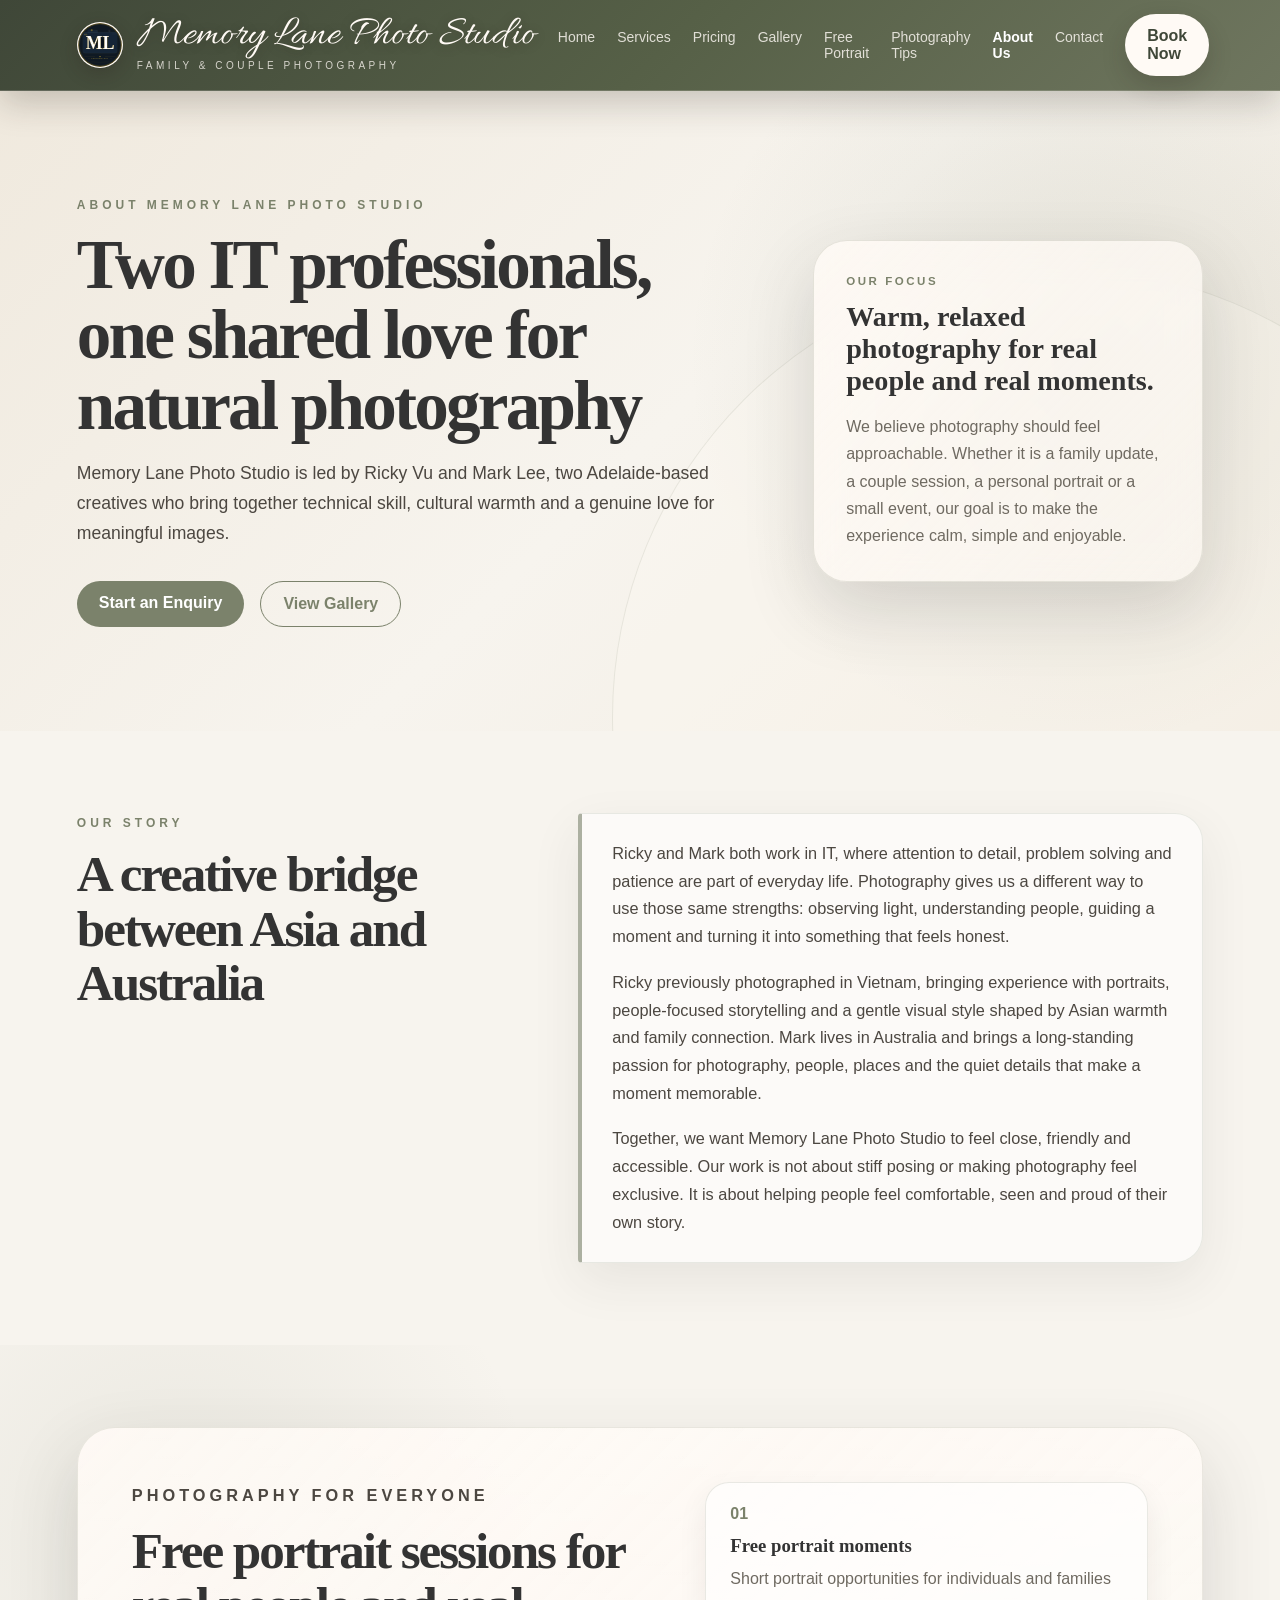
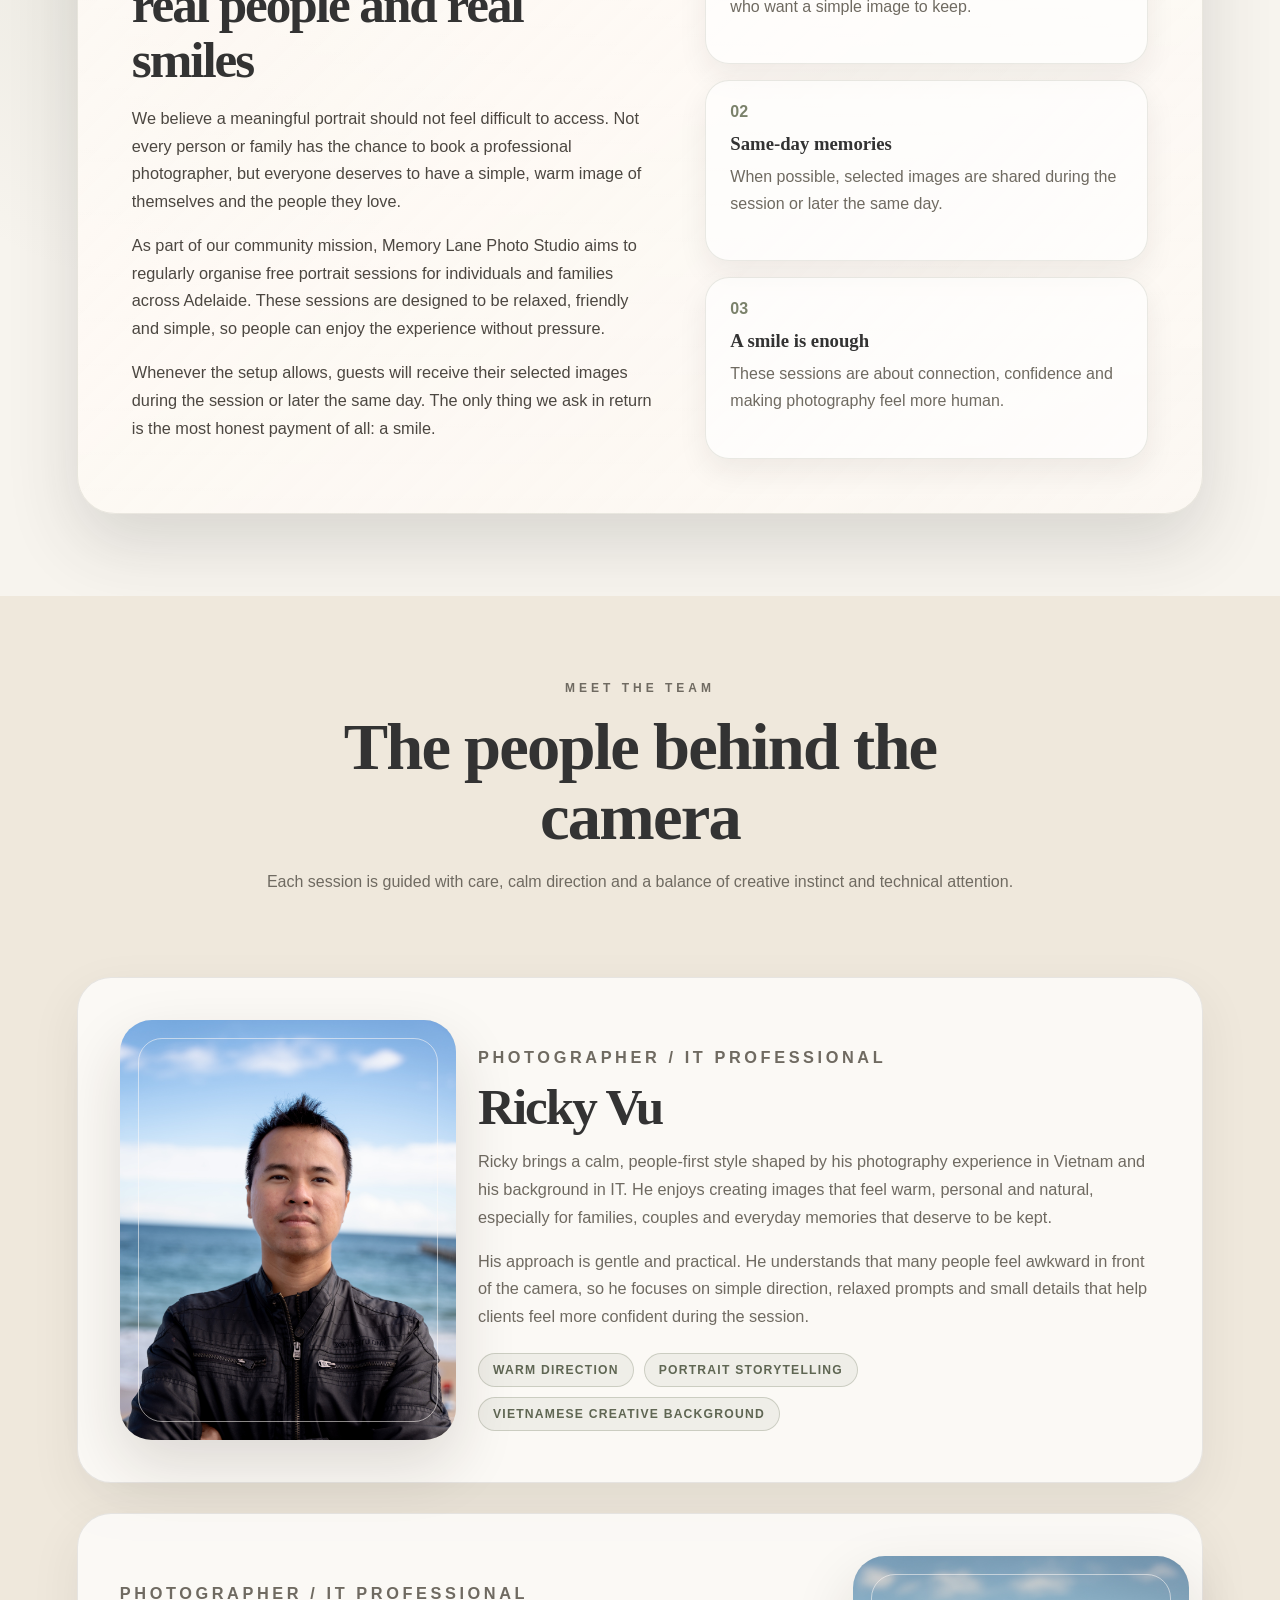
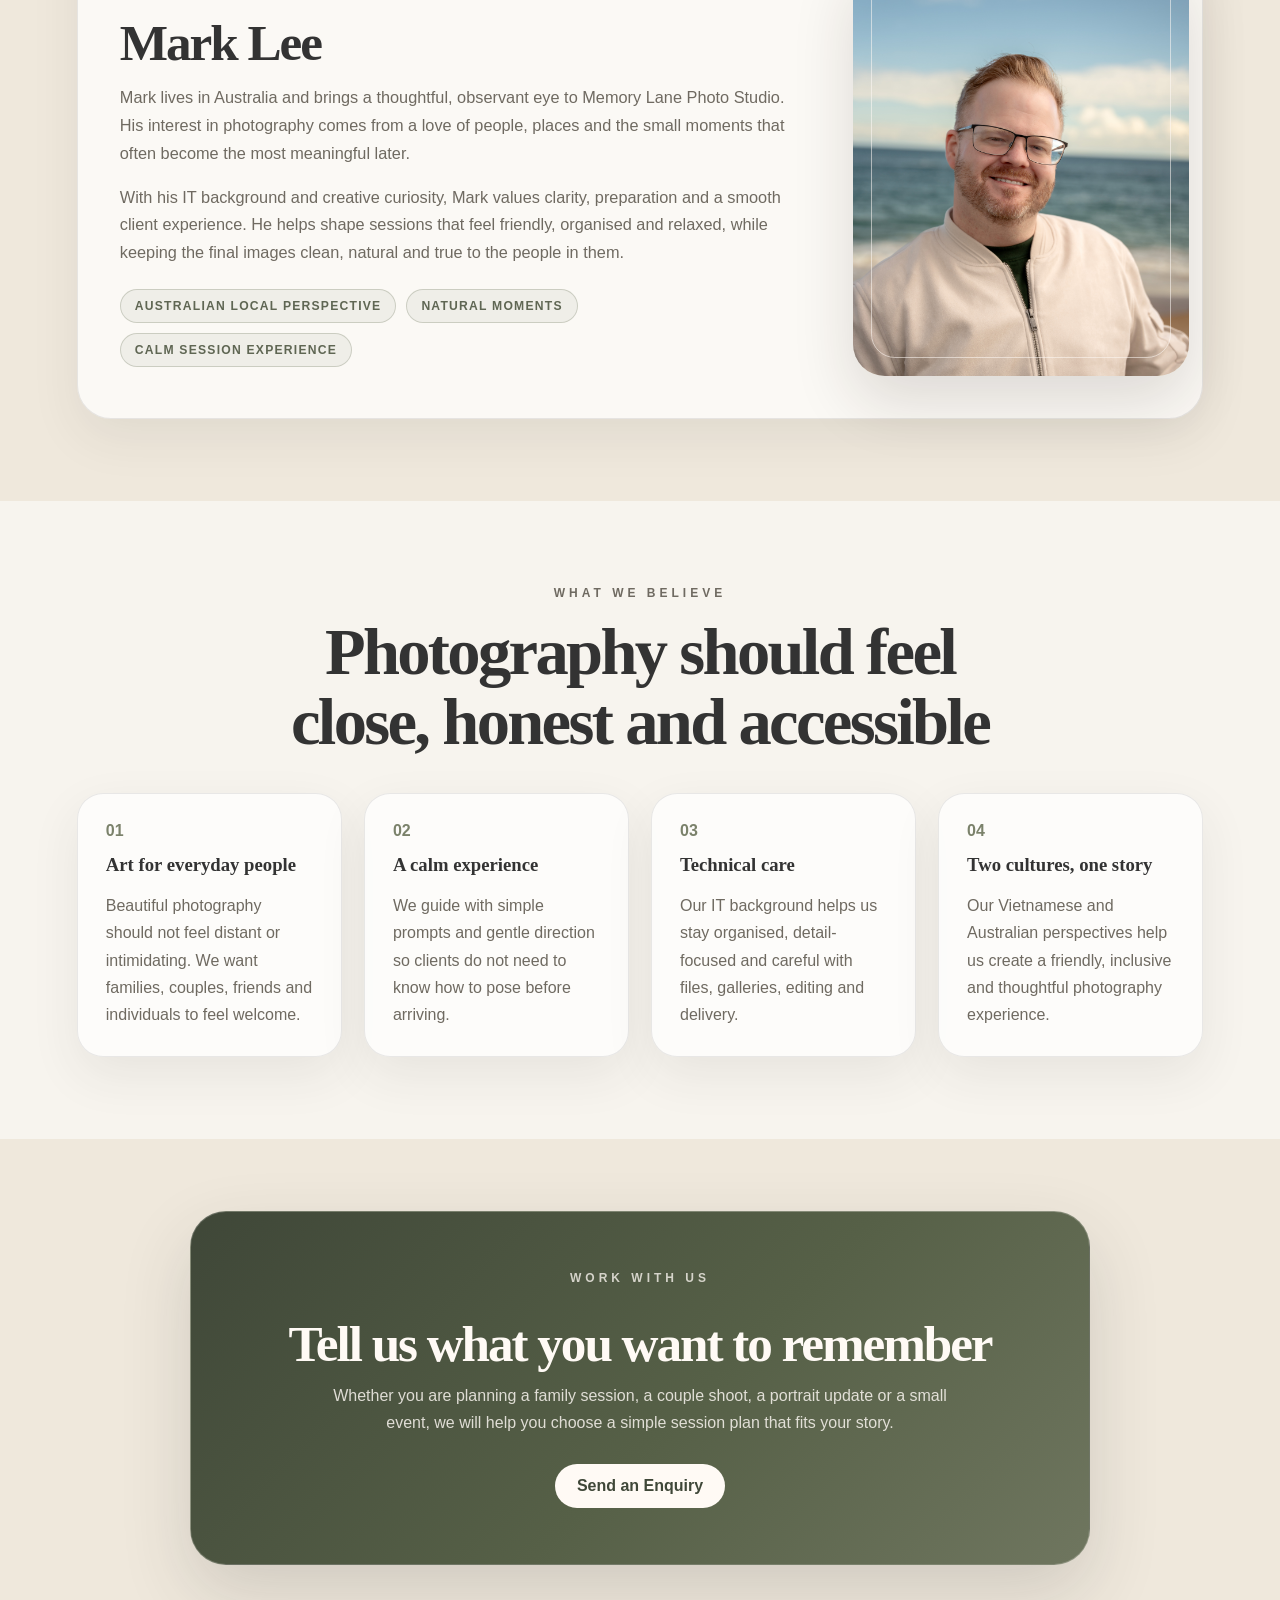
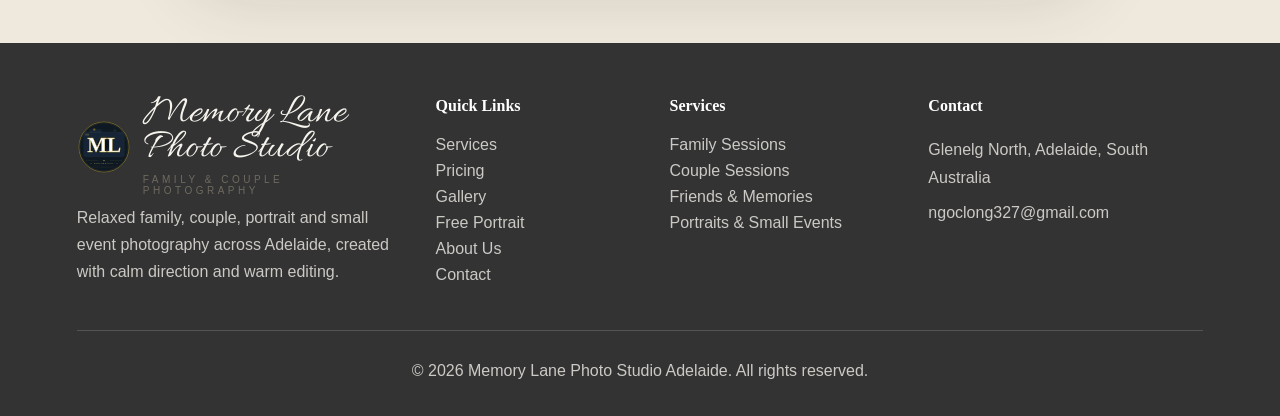
==== commit d2173c9a: "Add mobile menu navigation" ====
--- a/aboutus.html
+++ b/aboutus.html
@@ -42,7 +42,7 @@
   <link rel="preconnect" href="https://fonts.googleapis.com">
   <link rel="preconnect" href="https://fonts.gstatic.com" crossorigin>
   <link href="https://fonts.googleapis.com/css2?family=Allura&display=swap" rel="stylesheet">
-  <link rel="stylesheet" href="css/style.css?v=20260619-aboutus-community">
+  <link rel="stylesheet" href="css/style.css?v=20260619-mobile-menu">
 </head>
 <body>
 
@@ -60,12 +60,30 @@
       <a href="index.html#services">Services</a>
       <a href="index.html#pricing">Pricing</a>
       <a href="index.html#gallery">Gallery</a>
+      <a href="freeportrait.html">Free Portrait</a>
       <a href="index.html#tips">Photography Tips</a>
       <a href="aboutus.html" aria-current="page">About Us</a>
       <a href="index.html#contact">Contact</a>
     </nav>
 
     <a class="nav-button" href="index.html#contact">Book Now</a>
+
+    <button class="mobile-menu-toggle" type="button" aria-label="Open menu" aria-controls="mobileMenu" aria-expanded="false">
+      <span></span>
+      <span></span>
+      <span></span>
+    </button>
+
+    <nav id="mobileMenu" class="mobile-menu-panel" aria-label="Mobile navigation" hidden>
+      <a href="index.html#home">Home</a>
+      <a href="index.html#services">Services</a>
+      <a href="index.html#pricing">Pricing</a>
+      <a href="index.html#gallery">Gallery</a>
+      <a href="freeportrait.html">Free Portrait</a>
+      <a href="index.html#tips">Photography Tips</a>
+      <a href="aboutus.html" aria-current="page">About Us</a>
+      <a href="index.html#contact">Contact</a>
+    </nav>
   </header>
 
   <main class="about-page">
@@ -271,6 +289,7 @@
         <a href="index.html#services">Services</a>
         <a href="index.html#pricing">Pricing</a>
         <a href="index.html#gallery">Gallery</a>
+      <a href="freeportrait.html">Free Portrait</a>
         <a href="aboutus.html">About Us</a>
         <a href="index.html#contact">Contact</a>
       </div>
@@ -294,5 +313,54 @@
       <p>© 2026 Memory Lane Photo Studio Adelaide. All rights reserved.</p>
     </div>
   </footer>
+  <script>
+    (function () {
+      const header = document.querySelector('.site-header');
+      const toggle = document.querySelector('.mobile-menu-toggle');
+      const menu = document.querySelector('#mobileMenu');
+
+      if (!header || !toggle || !menu) {
+        return;
+      }
+
+      function closeMenu() {
+        header.classList.remove('mobile-menu-open');
+        toggle.setAttribute('aria-expanded', 'false');
+        menu.hidden = true;
+      }
+
+      function openMenu() {
+        header.classList.add('mobile-menu-open');
+        toggle.setAttribute('aria-expanded', 'true');
+        menu.hidden = false;
+      }
+
+      toggle.addEventListener('click', function () {
+        const isOpen = toggle.getAttribute('aria-expanded') === 'true';
+        if (isOpen) {
+          closeMenu();
+        } else {
+          openMenu();
+        }
+      });
+
+      menu.querySelectorAll('a').forEach(function (link) {
+        link.addEventListener('click', closeMenu);
+      });
+
+      document.addEventListener('keydown', function (event) {
+        if (event.key === 'Escape') {
+          closeMenu();
+        }
+      });
+
+      document.addEventListener('click', function (event) {
+        if (!header.contains(event.target)) {
+          closeMenu();
+        }
+      });
+    }());
+  </script>
+
 </body>
 </html>
--- a/css/style.css
+++ b/css/style.css
@@ -3668,430 +3668,281 @@
 }
 
 /* =========================================================
-   FINAL ABOUT US SAFETY OVERRIDES - 20260619-final
-   Keeps the About page styled even after deployment/cache changes.
+   ABOUT US PAGE
+   Dedicated page for Ricky Vu and Mark Lee.
    ========================================================= */
 
-.about-page .about-hero {
-  position: relative !important;
-  display: grid !important;
-  grid-template-columns: minmax(0, 1fr) minmax(320px, 0.58fr) !important;
-  gap: clamp(34px, 5vw, 72px) !important;
-  align-items: center !important;
-  min-height: 640px !important;
-}
-
-.about-page .about-hero h1 {
-  max-width: 820px !important;
-  font-family: Georgia, serif !important;
-  font-size: clamp(48px, 5.4vw, 84px) !important;
-  line-height: 1.02 !important;
-  letter-spacing: -0.04em !important;
-}
-
-.about-page .about-hero-card,
-.about-page .about-story-copy,
-.about-page .about-community-card,
-.about-page .profile-feature,
-.about-page .about-values-grid article,
-.about-page .about-cta-card {
-  box-shadow: var(--shadow) !important;
-}
-
-.about-page .about-hero-card {
-  padding: 32px !important;
-  border-radius: 34px !important;
-}
-
-.about-page .about-story-grid,
-.about-page .about-community-card,
-.about-page .profile-feature {
-  display: grid !important;
-}
-
-.about-page .profile-feature {
-  grid-template-columns: minmax(280px, 0.45fr) minmax(0, 1fr) !important;
-}
-
-.about-page .profile-feature-reverse {
-  grid-template-columns: minmax(0, 1fr) minmax(280px, 0.45fr) !important;
-}
-
-.about-page .profile-feature-reverse .about-portrait {
-  order: 2 !important;
-}
-
-.about-page .profile-feature-reverse .profile-copy {
-  order: 1 !important;
-}
-
-.about-page .about-portrait {
-  min-height: 420px !important;
-  overflow: hidden !important;
-  border-radius: 32px !important;
-}
-
-.about-page .about-portrait img {
-  width: 100% !important;
-  height: 100% !important;
-  display: block !important;
-  object-fit: cover !important;
-  object-position: center !important;
-}
-
-@media (max-width: 900px) {
-  .about-page .about-hero,
-  .about-page .about-story-grid,
-  .about-page .about-community-card,
-  .about-page .profile-feature,
-  .about-page .profile-feature-reverse {
-    grid-template-columns: 1fr !important;
-  }
-
-  .about-page .profile-feature-reverse .about-portrait,
-  .about-page .profile-feature-reverse .profile-copy {
-    order: initial !important;
-  }
-}
-
-@media (max-width: 760px) {
-  .about-page .about-hero {
-    min-height: auto !important;
-    padding: 52px 20px !important;
-  }
-
-  .about-page .about-hero h1 {
-    font-size: clamp(39px, 11vw, 54px) !important;
-  }
-
-  .about-page .about-portrait {
-    min-height: 320px !important;
-    border-radius: 24px !important;
-  }
-}
-
-/* =========================================================
-   ABOUT US POLISH OVERRIDES - 20260619-aboutus-polish
-   Designed to make aboutus.html feel like a premium standalone page.
-   Keep this block at the very end of the file.
-   ========================================================= */
+.nav-menu a[aria-current="page"] {
+  color: #ffffff !important;
+  font-weight: 700;
+}
+
+.about-inline-link {
+  margin-top: 18px;
+}
 
 .about-page {
+  background: var(--cream);
+}
+
+.about-hero {
+  position: relative;
+  display: grid;
+  grid-template-columns: minmax(0, 1fr) minmax(320px, 0.58fr);
+  gap: clamp(34px, 5vw, 72px);
+  align-items: center;
+  min-height: 640px;
   background:
-    radial-gradient(circle at 18% 16%, rgba(123, 130, 107, 0.08), transparent 28%),
-    linear-gradient(180deg, #f7f4ee 0%, #efe8dc 100%);
+    radial-gradient(circle at 84% 42%, rgba(123, 130, 107, 0.16), transparent 34%),
+    linear-gradient(135deg, rgba(239, 232, 220, 0.90) 0%, rgba(247, 244, 238, 1) 52%, rgba(239, 232, 220, 0.74) 100%);
+  overflow: hidden;
+}
+
+.about-hero::before {
+  content: "";
+  position: absolute;
+  right: -18vw;
+  bottom: -34vw;
+  width: 70vw;
+  height: 70vw;
+  border: 1px solid rgba(123, 130, 107, 0.14);
+  border-radius: 999px;
+  background: rgba(255, 250, 245, 0.28);
+  pointer-events: none;
+}
+
+.about-hero-copy,
+.about-hero-card {
+  position: relative;
+  z-index: 2;
+}
+
+.about-hero h1,
+.about-story-grid h2,
+.profile-copy h3,
+.about-values-section h2,
+.about-cta-card h2 {
+  margin: 12px 0;
+  font-family: Georgia, serif;
+  letter-spacing: -0.04em;
+}
+
+.about-hero h1 {
+  max-width: 820px;
+  font-size: clamp(48px, 5.4vw, 84px);
+  line-height: 1.02;
+}
+
+.about-hero-copy > p:not(.eyebrow) {
+  max-width: 680px;
+  color: #4c4741;
+  font-size: 1.1rem;
+  font-weight: 500;
+}
+
+.about-hero-actions {
+  display: flex;
+  flex-wrap: wrap;
+  gap: 16px;
+  margin-top: 32px;
+}
+
+.about-hero-card {
+  padding: 32px;
+  border: 1px solid rgba(123, 130, 107, 0.18);
+  border-radius: 34px;
+  background:
+    linear-gradient(135deg, rgba(255, 250, 245, 0.86), rgba(255, 250, 245, 0.58));
+  box-shadow: var(--shadow-strong);
+  backdrop-filter: blur(16px);
+  -webkit-backdrop-filter: blur(16px);
+}
+
+.about-hero-card span,
+.profile-role {
+  display: block;
+  margin-bottom: 12px;
+  color: var(--sage);
+  font-size: 0.72rem;
+  font-weight: 800;
+  letter-spacing: 0.22em;
+  line-height: 1.4;
+  text-transform: uppercase;
+}
+
+.about-hero-card strong {
+  display: block;
   color: var(--charcoal);
-}
-
-.about-page .section {
-  padding: clamp(74px, 7vw, 112px) 6% !important;
-}
-
-.about-page .eyebrow {
-  color: #737a63 !important;
-  font-size: 0.76rem !important;
-  font-weight: 900 !important;
-  letter-spacing: 0.34em !important;
-  line-height: 1.45 !important;
-}
-
-.about-page h1,
-.about-page h2,
-.about-page h3 {
-  color: #30302f;
-}
-
-.about-page .about-hero {
-  position: relative !important;
-  display: grid !important;
-  grid-template-columns: minmax(0, 1.08fr) minmax(360px, 0.62fr) !important;
-  gap: clamp(44px, 6vw, 88px) !important;
-  align-items: center !important;
-  min-height: calc(100vh - 76px) !important;
-  padding-top: clamp(78px, 7vw, 110px) !important;
-  padding-bottom: clamp(72px, 7vw, 104px) !important;
+  font-family: Georgia, serif;
+  font-size: clamp(24px, 2.2vw, 34px);
+  line-height: 1.14;
+}
+
+.about-hero-card p {
+  margin-bottom: 0;
+  color: var(--muted);
+}
+
+.about-story-section {
+  background: var(--cream);
+}
+
+.about-story-grid {
+  display: grid;
+  grid-template-columns: 0.7fr 1fr;
+  gap: clamp(34px, 5vw, 70px);
+  align-items: start;
+}
+
+.about-story-grid h2 {
+  max-width: 520px;
+  font-size: clamp(38px, 4vw, 62px);
+  line-height: 1.06;
+}
+
+.about-story-copy {
+  padding: 26px 30px;
+  border: 1px solid rgba(123, 130, 107, 0.16);
+  border-left: 4px solid rgba(123, 130, 107, 0.62);
+  border-radius: 4px 28px 28px 4px;
+  background: rgba(255, 255, 255, 0.58);
+  box-shadow: var(--shadow);
+}
+
+.about-story-copy p {
+  margin: 0 0 18px;
+  color: #4c4741;
+  font-size: 1.02rem;
+}
+
+.about-story-copy p:last-child {
+  margin-bottom: 0;
+}
+
+.about-community-section {
   background:
-    radial-gradient(circle at 78% 44%, rgba(123, 130, 107, 0.15), transparent 30%),
-    linear-gradient(135deg, #fffaf5 0%, #f7f4ee 48%, #efe8dc 100%) !important;
-  overflow: hidden !important;
-}
-
-.about-page .about-hero::before {
-  content: "" !important;
-  position: absolute !important;
-  right: -22vw !important;
-  bottom: -48vw !important;
-  width: 78vw !important;
-  height: 78vw !important;
-  border: 1px solid rgba(123, 130, 107, 0.18) !important;
-  border-radius: 999px !important;
-  background: rgba(255, 250, 245, 0.34) !important;
-  pointer-events: none !important;
-}
-
-.about-page .about-hero-copy,
-.about-page .about-hero-card {
-  position: relative !important;
-  z-index: 2 !important;
-}
-
-.about-page .about-hero h1 {
-  max-width: 760px !important;
-  margin: 18px 0 22px !important;
-  font-family: Georgia, serif !important;
-  font-size: clamp(48px, 6.1vw, 86px) !important;
-  line-height: 0.98 !important;
-  letter-spacing: -0.055em !important;
-}
-
-.about-page .about-hero-copy > p:not(.eyebrow) {
-  max-width: 720px !important;
-  margin: 0 !important;
-  color: #504b45 !important;
-  font-size: 1.08rem !important;
-  line-height: 1.85 !important;
-  font-weight: 500 !important;
-}
-
-.about-page .about-hero-actions {
-  display: flex !important;
-  flex-wrap: wrap !important;
-  gap: 14px !important;
-  margin-top: 30px !important;
-}
-
-.about-page .about-hero-card {
-  padding: clamp(28px, 3.2vw, 42px) !important;
-  border: 1px solid rgba(123, 130, 107, 0.16) !important;
-  border-radius: 32px !important;
+    radial-gradient(circle at 14% 22%, rgba(123, 130, 107, 0.11), transparent 28%),
+    var(--cream);
+}
+
+.about-community-card {
+  display: grid;
+  grid-template-columns: minmax(0, 0.92fr) minmax(320px, 0.78fr);
+  gap: clamp(28px, 4vw, 56px);
+  align-items: stretch;
+  padding: clamp(28px, 5vw, 54px);
+  border: 1px solid rgba(123, 130, 107, 0.16);
+  border-radius: 38px;
   background:
-    linear-gradient(135deg, rgba(255, 250, 245, 0.92), rgba(255, 250, 245, 0.70)),
-    linear-gradient(180deg, rgba(255, 255, 255, 0.36), rgba(255, 255, 255, 0)) !important;
-  box-shadow: 0 28px 70px rgba(42, 31, 24, 0.13) !important;
-  backdrop-filter: blur(14px) !important;
-  -webkit-backdrop-filter: blur(14px) !important;
-}
-
-.about-page .about-hero-card span,
-.about-page .profile-role {
-  display: block !important;
-  margin: 0 0 12px !important;
-  color: #737a63 !important;
-  font-size: 0.72rem !important;
-  font-weight: 900 !important;
-  letter-spacing: 0.24em !important;
-  line-height: 1.4 !important;
-  text-transform: uppercase !important;
-}
-
-.about-page .about-hero-card strong {
-  display: block !important;
-  margin: 0 0 16px !important;
-  color: #30302f !important;
-  font-family: Georgia, serif !important;
-  font-size: clamp(28px, 2.5vw, 38px) !important;
-  line-height: 1.08 !important;
-  letter-spacing: -0.035em !important;
-}
-
-.about-page .about-hero-card p {
-  margin: 0 !important;
-  color: #625d55 !important;
-  font-size: 1rem !important;
-  line-height: 1.78 !important;
-}
-
-.about-page .about-story-section {
-  background: #f7f4ee !important;
-}
-
-.about-page .about-story-grid {
-  display: grid !important;
-  grid-template-columns: minmax(280px, 0.55fr) minmax(0, 1fr) !important;
-  gap: clamp(34px, 5vw, 68px) !important;
-  align-items: start !important;
-}
-
-.about-page .about-story-grid h2,
-.about-page .about-community-copy h2,
-.about-page .section-heading h2,
-.about-page .about-cta-card h2 {
-  margin: 14px 0 0 !important;
-  font-family: Georgia, serif !important;
-  font-size: clamp(38px, 4.4vw, 66px) !important;
-  line-height: 1.04 !important;
-  letter-spacing: -0.045em !important;
-}
-
-.about-page .about-story-copy {
-  padding: clamp(26px, 3vw, 38px) !important;
-  border: 1px solid rgba(123, 130, 107, 0.16) !important;
-  border-left: 4px solid rgba(123, 130, 107, 0.64) !important;
-  border-radius: 6px 30px 30px 6px !important;
-  background: rgba(255, 250, 245, 0.70) !important;
-  box-shadow: 0 18px 46px rgba(42, 31, 24, 0.08) !important;
-}
-
-.about-page .about-story-copy p {
-  margin: 0 0 18px !important;
-  color: #4f4a44 !important;
-  font-size: 1.02rem !important;
-  line-height: 1.84 !important;
-}
-
-.about-page .about-story-copy p:last-child {
-  margin-bottom: 0 !important;
-}
-
-.about-page .about-community-section {
-  background:
-    radial-gradient(circle at 12% 26%, rgba(123, 130, 107, 0.10), transparent 26%),
-    #efe8dc !important;
-}
-
-.about-page .about-community-card {
-  display: grid !important;
-  grid-template-columns: minmax(0, 0.98fr) minmax(310px, 0.72fr) !important;
-  gap: clamp(28px, 4.6vw, 58px) !important;
-  align-items: stretch !important;
-  padding: clamp(28px, 5vw, 56px) !important;
-  border: 1px solid rgba(123, 130, 107, 0.17) !important;
-  border-radius: 40px !important;
-  background:
-    linear-gradient(135deg, rgba(255, 250, 245, 0.90), rgba(255, 250, 245, 0.64)),
-    linear-gradient(180deg, rgba(255, 255, 255, 0.30), rgba(255, 255, 255, 0)) !important;
-  box-shadow: 0 30px 80px rgba(42, 31, 24, 0.12) !important;
-}
-
-.about-page .about-community-copy p {
-  max-width: 760px !important;
-  margin: 0 0 16px !important;
-  color: #4f4a44 !important;
-  font-size: 1.02rem !important;
-  line-height: 1.82 !important;
-}
-
-.about-page .about-community-highlights {
-  display: grid !important;
-  gap: 16px !important;
-}
-
-.about-page .about-community-highlights article {
-  padding: 22px 24px !important;
-  border: 1px solid rgba(123, 130, 107, 0.18) !important;
-  border-radius: 24px !important;
-  background: rgba(255, 255, 255, 0.64) !important;
-  box-shadow: 0 12px 30px rgba(42, 31, 24, 0.07) !important;
-}
-
-.about-page .about-community-highlights span,
-.about-page .about-values-grid span {
-  color: #737a63 !important;
-  font-weight: 900 !important;
-  letter-spacing: 0.12em !important;
-}
-
-.about-page .about-community-highlights h3,
-.about-page .about-values-grid h3 {
-  margin: 12px 0 8px !important;
-  color: #30302f !important;
-  font-family: Georgia, serif !important;
-  font-size: 1.35rem !important;
-}
-
-.about-page .about-community-highlights p,
-.about-page .about-values-grid p {
-  margin: 0 !important;
-  color: #6f6a61 !important;
-  line-height: 1.68 !important;
-}
-
-.about-page .profile-section {
-  display: grid !important;
-  gap: 34px !important;
-  background:
-    linear-gradient(180deg, #efe8dc 0%, #f7f4ee 100%) !important;
-}
-
-.about-page .section-heading.centre {
-  max-width: 820px !important;
-  margin: 0 auto 12px !important;
-  text-align: center !important;
-}
-
-.about-page .section-heading.centre p:not(.eyebrow) {
-  max-width: 680px !important;
-  margin: 16px auto 0 !important;
-  color: #6f6a61 !important;
-  font-size: 1.02rem !important;
-  line-height: 1.72 !important;
-}
-
-.about-page .profile-feature {
-  display: grid !important;
-  grid-template-columns: minmax(320px, 0.44fr) minmax(0, 1fr) !important;
-  gap: clamp(28px, 4vw, 58px) !important;
-  align-items: center !important;
-  padding: clamp(22px, 3.4vw, 44px) !important;
-  border: 1px solid rgba(123, 130, 107, 0.16) !important;
-  border-radius: 34px !important;
-  background: rgba(255, 250, 245, 0.74) !important;
-  box-shadow: 0 20px 54px rgba(42, 31, 24, 0.10) !important;
-}
-
-.about-page .profile-feature-reverse {
-  grid-template-columns: minmax(0, 1fr) minmax(320px, 0.44fr) !important;
-}
-
-.about-page .profile-feature-reverse .about-portrait {
-  order: 2 !important;
-}
-
-.about-page .profile-feature-reverse .profile-copy {
-  order: 1 !important;
-}
-
-.about-page .about-portrait {
-  position: relative !important;
-  display: grid !important;
-  place-items: center !important;
-  aspect-ratio: 4 / 5 !important;
-  min-height: 460px !important;
-  overflow: hidden !important;
-  border-radius: 30px !important;
+    linear-gradient(135deg, rgba(255, 250, 245, 0.86), rgba(255, 250, 245, 0.62)),
+    linear-gradient(180deg, rgba(255, 255, 255, 0.30), rgba(255, 255, 255, 0));
+  box-shadow: var(--shadow-strong);
+}
+
+.about-community-copy h2 {
+  max-width: 620px;
+  margin: 12px 0 18px;
+  font-family: Georgia, serif;
+  font-size: clamp(38px, 4vw, 62px);
+  line-height: 1.06;
+  letter-spacing: -0.04em;
+}
+
+.about-community-copy p {
+  max-width: 760px;
+  color: #4c4741;
+  font-size: 1.02rem;
+}
+
+.about-community-highlights {
+  display: grid;
+  gap: 16px;
+}
+
+.about-community-highlights article {
+  padding: 22px 24px;
+  border: 1px solid rgba(123, 130, 107, 0.17);
+  border-radius: 24px;
+  background: rgba(255, 255, 255, 0.62);
+  box-shadow: 0 12px 30px rgba(42, 31, 24, 0.07);
+}
+
+.about-community-highlights span {
+  color: var(--sage);
+  font-weight: 800;
+}
+
+.about-community-highlights h3 {
+  margin: 12px 0 8px;
+  font-family: Georgia, serif;
+}
+
+.about-community-highlights p {
+  margin: 0;
+  color: var(--muted);
+}
+
+.profile-section {
+  display: grid;
+  gap: 30px;
+}
+
+.profile-feature {
+  display: grid;
+  grid-template-columns: minmax(280px, 0.45fr) minmax(0, 1fr);
+  gap: clamp(28px, 4vw, 56px);
+  align-items: center;
+  padding: clamp(24px, 4vw, 42px);
+  border: 1px solid var(--line);
+  border-radius: 34px;
+  background: rgba(255, 255, 255, 0.72);
+  box-shadow: var(--shadow);
+}
+
+.profile-feature-reverse {
+  grid-template-columns: minmax(0, 1fr) minmax(280px, 0.45fr);
+}
+
+.profile-feature-reverse .about-portrait {
+  order: 2;
+}
+
+.profile-feature-reverse .profile-copy {
+  order: 1;
+}
+
+.about-portrait {
+  position: relative;
+  display: grid;
+  place-items: center;
+  aspect-ratio: 4 / 5;
+  min-height: 420px;
+  overflow: hidden;
+  border-radius: 32px;
   background:
     radial-gradient(circle at 50% 34%, rgba(123, 130, 107, 0.20), transparent 42%),
-    linear-gradient(135deg, #fffaf5 0%, #e6dcc8 100%) !important;
-  box-shadow: 0 24px 60px rgba(42, 31, 24, 0.14) !important;
-}
-
-.about-page .about-portrait::after {
-  content: "" !important;
-  position: absolute !important;
-  inset: 16px !important;
-  border: 1px solid rgba(255, 250, 245, 0.55) !important;
-  border-radius: 22px !important;
-  pointer-events: none !important;
-}
-
-.about-page .about-portrait img,
-.about-page .about-portrait .portrait-image {
-  display: block !important;
-  width: 100% !important;
-  height: 100% !important;
-  object-fit: cover !important;
-  object-position: center center !important;
-}
-
-.about-page .about-portrait .portrait-image-ricky {
-  object-position: center 38% !important;
-}
-
-.about-page .about-portrait .portrait-image-mark {
-  object-position: center 35% !important;
-}
-
-.about-page .portrait-placeholder {
+    linear-gradient(135deg, #f7f4ee, #e6dcc8);
+  box-shadow: 0 26px 62px rgba(42, 31, 24, 0.14);
+}
+
+.about-portrait::after {
+  content: "";
+  position: absolute;
+  inset: 18px;
+  border: 1px solid rgba(255, 250, 245, 0.54);
+  border-radius: 24px;
+  pointer-events: none;
+}
+
+.about-portrait img {
+  display: block;
+  width: 100%;
+  height: 100%;
+  object-fit: cover;
+  object-position: center;
+}
+
+.portrait-placeholder {
   display: none;
   place-items: center;
   width: 132px;
@@ -4103,191 +3954,1172 @@
   font-family: Georgia, serif;
   font-size: 42px;
   font-weight: 700;
-}
-
-.about-page .profile-copy h3 {
-  margin: 12px 0 18px !important;
+  letter-spacing: -0.04em;
+}
+
+.profile-copy h3 {
+  font-size: clamp(36px, 4vw, 62px);
+  line-height: 1;
+}
+
+.profile-copy p {
+  max-width: 760px;
+  color: var(--muted);
+  font-size: 1.02rem;
+}
+
+.profile-tags {
+  display: flex;
+  flex-wrap: wrap;
+  gap: 10px;
+  margin-top: 22px;
+}
+
+.profile-tags span {
+  display: inline-flex;
+  align-items: center;
+  min-height: 34px;
+  padding: 0 14px;
+  border: 1px solid rgba(111, 118, 95, 0.28);
+  border-radius: 999px;
+  background: rgba(123, 130, 107, 0.09);
+  color: #5f6653;
+  font-size: 0.76rem;
+  font-weight: 800;
+  letter-spacing: 0.10em;
+  text-transform: uppercase;
+}
+
+.about-values-grid {
+  display: grid;
+  grid-template-columns: repeat(4, 1fr);
+  gap: 22px;
+}
+
+.about-values-grid article {
+  padding: 28px;
+  border: 1px solid var(--line);
+  border-radius: 26px;
+  background: rgba(255, 255, 255, 0.72);
+  box-shadow: var(--shadow);
+}
+
+.about-values-grid span {
+  color: var(--sage);
+  font-weight: 800;
+}
+
+.about-values-grid h3 {
+  margin: 14px 0 10px;
+  font-family: Georgia, serif;
+}
+
+.about-values-grid p {
+  margin-bottom: 0;
+  color: var(--muted);
+}
+
+.about-cta-section {
+  padding-top: 72px;
+  padding-bottom: 78px;
+}
+
+.about-cta-card {
+  max-width: 900px;
+  margin: 0 auto;
+  padding: clamp(30px, 5vw, 56px);
+  border: 1px solid rgba(255, 250, 245, 0.22);
+  border-radius: 36px;
+  background:
+    linear-gradient(135deg, #3f4738 0%, #566047 55%, #6f765f 100%);
+  color: #fffaf5;
+  text-align: center;
+  box-shadow: var(--shadow-strong);
+}
+
+.about-cta-card .eyebrow {
+  color: rgba(255, 250, 245, 0.76);
+}
+
+.about-cta-card h2 {
+  font-size: clamp(38px, 4vw, 64px);
+  line-height: 1.04;
+}
+
+.about-cta-card p {
+  max-width: 640px;
+  margin: 0 auto 28px;
+  color: rgba(255, 250, 245, 0.82);
+}
+
+.about-cta-card .primary-button {
+  background: #fffaf5;
+  color: #3f4738;
+}
+
+@media (max-width: 1150px) {
+  .about-values-grid {
+    grid-template-columns: repeat(2, 1fr);
+  }
+}
+
+@media (max-width: 900px) {
+  .about-hero,
+  .about-story-grid,
+  .about-community-card,
+  .profile-feature,
+  .profile-feature-reverse {
+    grid-template-columns: 1fr;
+  }
+
+  .profile-feature-reverse .about-portrait,
+  .profile-feature-reverse .profile-copy {
+    order: initial;
+  }
+
+  .about-hero {
+    min-height: auto;
+  }
+
+  .about-portrait {
+    min-height: 360px;
+  }
+}
+
+@media (max-width: 760px) {
+  .about-hero {
+    padding: 52px 20px !important;
+  }
+
+  .about-hero h1 {
+    font-size: clamp(39px, 11vw, 54px);
+    line-height: 1;
+  }
+
+  .about-hero-actions {
+    display: grid;
+    grid-template-columns: 1fr;
+    gap: 10px;
+    max-width: 370px;
+  }
+
+  .about-hero-actions a {
+    width: 100%;
+    text-align: center;
+  }
+
+  .about-hero-card,
+  .about-story-copy,
+  .about-community-card,
+  .about-community-highlights article,
+  .profile-feature,
+  .about-values-grid article,
+  .about-cta-card {
+    border-radius: 24px;
+  }
+
+  .about-story-grid h2,
+  .about-community-copy h2,
+  .profile-copy h3,
+  .about-cta-card h2 {
+    font-size: clamp(32px, 9vw, 44px);
+  }
+
+  .profile-feature,
+  .about-community-card {
+    padding: 22px;
+  }
+
+  .about-portrait {
+    min-height: 320px;
+    border-radius: 24px;
+  }
+
+  .profile-tags span {
+    font-size: 0.68rem;
+  }
+
+  .about-values-grid {
+    grid-template-columns: 1fr;
+  }
+}
+
+
+/* =========================================================
+   FREE PORTRAIT PAGE - 20260619-freeportrait
+   Editorial page for free portrait sessions.
+   ========================================================= */
+
+.nav-menu a[aria-current="page"] {
+  color: #ffffff !important;
+  font-weight: 700 !important;
+}
+
+.free-portrait-page {
+  background:
+    radial-gradient(circle at 18% 10%, rgba(123, 130, 107, 0.10), transparent 30%),
+    linear-gradient(180deg, #f7f4ee 0%, #efe8dc 100%);
+  color: var(--charcoal);
+}
+
+.free-portrait-page .section {
+  padding: clamp(74px, 7vw, 112px) 6% !important;
+}
+
+.free-portrait-hero {
+  position: relative;
+  display: grid;
+  grid-template-columns: minmax(0, 1.05fr) minmax(340px, 0.62fr);
+  gap: clamp(42px, 6vw, 86px);
+  align-items: center;
+  min-height: calc(100vh - 76px);
+  background:
+    radial-gradient(circle at 78% 42%, rgba(123, 130, 107, 0.16), transparent 31%),
+    linear-gradient(135deg, #fffaf5 0%, #f7f4ee 52%, #efe8dc 100%);
+  overflow: hidden;
+}
+
+.free-portrait-hero::before {
+  content: "";
+  position: absolute;
+  right: -24vw;
+  bottom: -48vw;
+  width: 78vw;
+  height: 78vw;
+  border: 1px solid rgba(123, 130, 107, 0.18);
+  border-radius: 999px;
+  background: rgba(255, 250, 245, 0.34);
+  pointer-events: none;
+}
+
+.free-portrait-hero-copy,
+.free-portrait-hero-card {
+  position: relative;
+  z-index: 2;
+}
+
+.free-portrait-hero h1 {
+  max-width: 780px;
+  margin: 18px 0 22px;
+  font-family: Georgia, serif;
+  font-size: clamp(50px, 6.4vw, 92px);
+  line-height: 0.98;
+  letter-spacing: -0.055em;
+}
+
+.free-portrait-hero-copy > p:not(.eyebrow) {
+  max-width: 720px;
+  margin: 0;
+  color: #504b45;
+  font-size: 1.08rem;
+  line-height: 1.85;
+  font-weight: 500;
+}
+
+.free-portrait-actions {
+  display: flex;
+  flex-wrap: wrap;
+  gap: 14px;
+  margin-top: 30px;
+}
+
+.free-portrait-hero-card {
+  padding: clamp(28px, 3.2vw, 42px);
+  border: 1px solid rgba(123, 130, 107, 0.16);
+  border-radius: 32px;
+  background:
+    linear-gradient(135deg, rgba(255, 250, 245, 0.92), rgba(255, 250, 245, 0.70)),
+    linear-gradient(180deg, rgba(255, 255, 255, 0.36), rgba(255, 255, 255, 0));
+  box-shadow: 0 28px 70px rgba(42, 31, 24, 0.13);
+  backdrop-filter: blur(14px);
+  -webkit-backdrop-filter: blur(14px);
+}
+
+.free-portrait-hero-card span {
+  display: block;
+  margin: 0 0 12px;
+  color: #737a63;
+  font-size: 0.72rem;
+  font-weight: 900;
+  letter-spacing: 0.24em;
+  line-height: 1.4;
+  text-transform: uppercase;
+}
+
+.free-portrait-hero-card strong {
+  display: block;
+  margin: 0 0 16px;
+  color: #30302f;
+  font-family: Georgia, serif;
+  font-size: clamp(28px, 2.5vw, 38px);
+  line-height: 1.08;
+  letter-spacing: -0.035em;
+}
+
+.free-portrait-hero-card p {
+  margin: 0;
+  color: #625d55;
+  font-size: 1rem;
+  line-height: 1.78;
+}
+
+.free-portrait-story {
+  background: #f7f4ee;
+}
+
+.free-portrait-story-grid {
+  display: grid;
+  grid-template-columns: minmax(280px, 0.55fr) minmax(0, 1fr);
+  gap: clamp(34px, 5vw, 68px);
+  align-items: start;
+}
+
+.free-portrait-story-grid h2,
+.free-portrait-process .section-heading h2,
+.free-portrait-gallery-heading h2,
+.free-portrait-for-card h2,
+.free-portrait-cta-card h2 {
+  margin: 14px 0 0;
+  font-family: Georgia, serif;
+  font-size: clamp(38px, 4.4vw, 66px);
+  line-height: 1.04;
+  letter-spacing: -0.045em;
+}
+
+.free-portrait-story-copy {
+  padding: clamp(26px, 3vw, 38px);
+  border: 1px solid rgba(123, 130, 107, 0.16);
+  border-left: 4px solid rgba(123, 130, 107, 0.64);
+  border-radius: 6px 30px 30px 6px;
+  background: rgba(255, 250, 245, 0.70);
+  box-shadow: 0 18px 46px rgba(42, 31, 24, 0.08);
+}
+
+.free-portrait-story-copy p {
+  margin: 0 0 18px;
+  color: #4f4a44;
+  font-size: 1.02rem;
+  line-height: 1.84;
+}
+
+.free-portrait-story-copy p:last-child {
+  margin-bottom: 0;
+}
+
+.free-portrait-process {
+  background:
+    radial-gradient(circle at 12% 26%, rgba(123, 130, 107, 0.10), transparent 26%),
+    #efe8dc !important;
+}
+
+.free-portrait-steps {
+  display: grid;
+  grid-template-columns: repeat(3, minmax(0, 1fr));
+  gap: 20px;
+  margin-top: 34px;
+}
+
+.free-portrait-steps article,
+.free-portrait-for-list article {
+  padding: 28px;
+  border: 1px solid rgba(123, 130, 107, 0.16);
+  border-radius: 26px;
+  background: rgba(255, 250, 245, 0.72);
+  box-shadow: 0 14px 36px rgba(42, 31, 24, 0.08);
+}
+
+.free-portrait-steps span {
+  color: #737a63;
+  font-weight: 900;
+  letter-spacing: 0.12em;
+}
+
+.free-portrait-steps h3,
+.free-portrait-for-list h3 {
+  margin: 12px 0 8px;
+  color: #30302f;
+  font-family: Georgia, serif;
+  font-size: 1.35rem;
+}
+
+.free-portrait-steps p,
+.free-portrait-for-list p {
+  margin: 0;
+  color: #6f6a61;
+  line-height: 1.68;
+}
+
+.free-portrait-gallery-section {
+  background: #f7f4ee;
+}
+
+.free-portrait-gallery-heading {
+  display: grid;
+  grid-template-columns: minmax(260px, 0.65fr) minmax(0, 1fr);
+  gap: clamp(28px, 4vw, 58px);
+  align-items: end;
+  margin-bottom: 42px;
+}
+
+.free-portrait-gallery-heading > p {
+  max-width: 620px;
+  margin: 0;
+  color: #6f6a61;
+  font-size: 1.02rem;
+  line-height: 1.72;
+}
+
+.free-portrait-gallery-grid {
+  display: grid;
+  grid-template-columns: repeat(12, minmax(0, 1fr));
+  grid-auto-flow: dense;
+  gap: 22px;
+}
+
+.free-portrait-loading {
+  grid-column: 1 / -1;
+  padding: 34px;
+  border: 1px solid rgba(123, 130, 107, 0.16);
+  border-radius: 26px;
+  background: rgba(255, 250, 245, 0.72);
+  color: #6f6a61;
+  text-align: center;
+}
+
+.free-portrait-gallery-item {
+  position: relative;
+  grid-column: span 4;
+  min-height: 330px;
+  margin: 0;
+  overflow: hidden;
+  border-radius: 28px;
+  background: #e6dcc8;
+  box-shadow: 0 18px 48px rgba(42, 31, 24, 0.12);
+}
+
+.free-portrait-gallery-item-0 {
+  grid-column: span 7;
+  min-height: 520px;
+}
+
+.free-portrait-gallery-item-1 {
+  grid-column: span 5;
+  min-height: 520px;
+}
+
+.free-portrait-gallery-item-2 {
+  grid-column: span 4;
+  min-height: 390px;
+}
+
+.free-portrait-gallery-item-3 {
+  grid-column: span 8;
+  min-height: 390px;
+}
+
+.free-portrait-gallery-item-4,
+.free-portrait-gallery-item-5 {
+  grid-column: span 6;
+  min-height: 420px;
+}
+
+.free-portrait-gallery-item img {
+  display: block;
+  width: 100%;
+  height: 100%;
+  min-height: inherit;
+  object-fit: cover;
+  object-position: center;
+  transition: transform 500ms ease;
+}
+
+.free-portrait-gallery-item::before {
+  content: "";
+  position: absolute;
+  inset: 0;
+  z-index: 1;
+  background:
+    linear-gradient(180deg, transparent 42%, rgba(20, 20, 20, 0.58) 100%),
+    linear-gradient(90deg, rgba(42, 31, 24, 0.10), transparent 44%);
+  pointer-events: none;
+}
+
+.free-portrait-gallery-item:hover img {
+  transform: scale(1.035);
+}
+
+.free-portrait-gallery-item figcaption {
+  position: absolute;
+  left: 22px;
+  right: 22px;
+  bottom: 20px;
+  z-index: 2;
+  display: flex;
+  align-items: end;
+  justify-content: space-between;
+  gap: 16px;
+  color: #fffaf5;
+}
+
+.free-portrait-gallery-item figcaption span {
+  color: rgba(255, 250, 245, 0.72);
+  font-weight: 900;
+  letter-spacing: 0.14em;
+}
+
+.free-portrait-gallery-item figcaption strong {
+  font-family: Georgia, serif;
+  font-size: clamp(20px, 2vw, 30px);
+  line-height: 1.05;
+  text-align: right;
+}
+
+.free-portrait-for-section {
+  background: #efe8dc !important;
+}
+
+.free-portrait-for-card {
+  display: grid;
+  grid-template-columns: minmax(280px, 0.55fr) minmax(0, 1fr);
+  gap: clamp(28px, 5vw, 64px);
+  align-items: start;
+  padding: clamp(28px, 5vw, 56px);
+  border: 1px solid rgba(123, 130, 107, 0.16);
+  border-radius: 40px;
+  background: rgba(255, 250, 245, 0.72);
+  box-shadow: 0 24px 70px rgba(42, 31, 24, 0.11);
+}
+
+.free-portrait-for-list {
+  display: grid;
+  gap: 16px;
+}
+
+.free-portrait-cta-section {
+  background: #f7f4ee;
+}
+
+.free-portrait-cta-card {
+  max-width: 920px;
+  margin: 0 auto;
+  padding: clamp(32px, 5vw, 58px);
+  border: 1px solid rgba(255, 250, 245, 0.22);
+  border-radius: 36px;
+  background: linear-gradient(135deg, #3f4738 0%, #566047 55%, #6f765f 100%);
+  color: #fffaf5;
+  text-align: center;
+  box-shadow: 0 30px 80px rgba(42, 31, 24, 0.18);
+}
+
+.free-portrait-cta-card .eyebrow,
+.free-portrait-cta-card h2,
+.free-portrait-cta-card p {
+  color: #fffaf5 !important;
+}
+
+.free-portrait-cta-card p {
+  max-width: 650px;
+  margin: 18px auto 28px;
+  color: rgba(255, 250, 245, 0.84) !important;
+  line-height: 1.72;
+}
+
+.free-portrait-cta-card .primary-button {
+  background: #fffaf5 !important;
+  color: #3f4738 !important;
+}
+
+@media (max-width: 1150px) {
+  .free-portrait-steps {
+    grid-template-columns: 1fr;
+  }
+
+  .free-portrait-gallery-item,
+  .free-portrait-gallery-item-0,
+  .free-portrait-gallery-item-1,
+  .free-portrait-gallery-item-2,
+  .free-portrait-gallery-item-3,
+  .free-portrait-gallery-item-4,
+  .free-portrait-gallery-item-5 {
+    grid-column: span 6;
+    min-height: 420px;
+  }
+}
+
+@media (max-width: 980px) {
+  .free-portrait-hero,
+  .free-portrait-story-grid,
+  .free-portrait-gallery-heading,
+  .free-portrait-for-card {
+    grid-template-columns: 1fr;
+  }
+
+  .free-portrait-hero {
+    min-height: auto;
+  }
+}
+
+@media (max-width: 760px) {
+  .free-portrait-page .section {
+    padding: 52px 20px !important;
+  }
+
+  .free-portrait-hero {
+    padding-top: 56px !important;
+    padding-bottom: 58px !important;
+  }
+
+  .free-portrait-hero h1 {
+    font-size: clamp(40px, 12vw, 56px);
+    line-height: 1;
+  }
+
+  .free-portrait-hero-card,
+  .free-portrait-story-copy,
+  .free-portrait-steps article,
+  .free-portrait-for-card,
+  .free-portrait-for-list article,
+  .free-portrait-cta-card {
+    border-radius: 24px;
+  }
+
+  .free-portrait-story-grid h2,
+  .free-portrait-process .section-heading h2,
+  .free-portrait-gallery-heading h2,
+  .free-portrait-for-card h2,
+  .free-portrait-cta-card h2 {
+    font-size: clamp(32px, 9.4vw, 46px);
+    line-height: 1.06;
+  }
+
+  .free-portrait-actions {
+    display: grid;
+    grid-template-columns: 1fr;
+    max-width: 370px;
+  }
+
+  .free-portrait-actions a,
+  .free-portrait-cta-card .primary-button {
+    width: 100%;
+    text-align: center;
+  }
+
+  .free-portrait-gallery-grid {
+    grid-template-columns: 1fr;
+    gap: 16px;
+  }
+
+  .free-portrait-gallery-item,
+  .free-portrait-gallery-item-0,
+  .free-portrait-gallery-item-1,
+  .free-portrait-gallery-item-2,
+  .free-portrait-gallery-item-3,
+  .free-portrait-gallery-item-4,
+  .free-portrait-gallery-item-5 {
+    grid-column: span 1;
+    min-height: 360px;
+    border-radius: 22px;
+  }
+
+  .free-portrait-gallery-item figcaption {
+    left: 18px;
+    right: 18px;
+    bottom: 18px;
+  }
+}
+
+
+
+/* =========================================================
+   FREE PORTRAIT EDITORIAL OVERRIDES - 20260619-freeportrait-editorial
+   Magazine-style single-person free portrait page.
+   Keep this block at the very end of the file.
+   ========================================================= */
+
+.free-portrait-editorial-page {
+  background:
+    radial-gradient(circle at 14% 8%, rgba(123, 130, 107, 0.10), transparent 28%),
+    linear-gradient(180deg, #f7f4ee 0%, #efe8dc 100%) !important;
+}
+
+.free-portrait-editorial-page .free-portrait-hero {
+  min-height: calc(100vh - 76px) !important;
+  grid-template-columns: minmax(0, 1.04fr) minmax(340px, 0.58fr) !important;
+  background:
+    radial-gradient(circle at 80% 46%, rgba(123, 130, 107, 0.13), transparent 30%),
+    linear-gradient(135deg, #fffaf5 0%, #f7f4ee 48%, #efe8dc 100%) !important;
+}
+
+.free-portrait-editorial-page .free-portrait-hero h1 {
+  max-width: 790px !important;
+}
+
+.free-portrait-editorial-page .free-portrait-hero-card strong {
+  font-size: clamp(28px, 2.3vw, 36px) !important;
+}
+
+.free-portrait-editorial-page .free-portrait-editorial-section {
+  display: grid !important;
+  grid-template-columns: minmax(320px, 0.72fr) minmax(360px, 0.88fr) !important;
+  gap: clamp(42px, 7vw, 96px) !important;
+  align-items: center !important;
+  min-height: 720px !important;
+  border-top: 1px solid rgba(51, 51, 51, 0.10) !important;
+  background: #f7f4ee !important;
+}
+
+.free-portrait-editorial-page .free-portrait-editorial-section-reverse {
+  grid-template-columns: minmax(360px, 0.88fr) minmax(320px, 0.72fr) !important;
+  background: #efe8dc !important;
+}
+
+.free-portrait-editorial-page .free-portrait-editorial-section-reverse .free-portrait-editorial-copy {
+  order: 2 !important;
+}
+
+.free-portrait-editorial-page .free-portrait-editorial-section-reverse .free-portrait-editorial-media {
+  order: 1 !important;
+}
+
+.free-portrait-editorial-page .free-portrait-editorial-copy {
+  position: relative !important;
+  z-index: 2 !important;
+  max-width: 620px !important;
+}
+
+.free-portrait-editorial-page .free-portrait-editorial-copy h2 {
+  margin: 12px 0 24px !important;
   font-family: Georgia, serif !important;
-  font-size: clamp(38px, 4.4vw, 64px) !important;
-  line-height: 1 !important;
-  letter-spacing: -0.05em !important;
-}
-
-.about-page .profile-copy p:not(.profile-role) {
-  max-width: 760px !important;
+  font-size: clamp(42px, 5vw, 72px) !important;
+  line-height: 1.02 !important;
+  letter-spacing: -0.055em !important;
+  color: #30302f !important;
+}
+
+.free-portrait-editorial-page .free-portrait-editorial-copy p {
   margin: 0 0 18px !important;
-  color: #5f5a53 !important;
+  color: #504b45 !important;
   font-size: 1.02rem !important;
-  line-height: 1.82 !important;
-}
-
-.about-page .profile-tags {
-  display: flex !important;
-  flex-wrap: wrap !important;
-  gap: 10px !important;
-  margin-top: 24px !important;
-}
-
-.about-page .profile-tags span {
+  line-height: 1.84 !important;
+}
+
+.free-portrait-editorial-page .free-portrait-text-link {
   display: inline-flex !important;
   align-items: center !important;
-  min-height: 34px !important;
-  padding: 0 14px !important;
-  border: 1px solid rgba(111, 118, 95, 0.28) !important;
-  border-radius: 999px !important;
-  background: rgba(123, 130, 107, 0.09) !important;
-  color: #5f6653 !important;
-  font-size: 0.74rem !important;
+  margin-top: 14px !important;
+  padding-bottom: 4px !important;
+  border-bottom: 1px solid rgba(98, 105, 84, 0.72) !important;
+  color: #626954 !important;
+  font-size: 0.78rem !important;
   font-weight: 900 !important;
-  letter-spacing: 0.11em !important;
+  letter-spacing: 0.16em !important;
   text-transform: uppercase !important;
 }
 
-.about-page .about-values-section {
-  background: #f7f4ee !important;
-}
-
-.about-page .about-values-grid {
+.free-portrait-editorial-page .free-portrait-editorial-media {
+  position: relative !important;
+  min-height: 560px !important;
+  isolation: isolate !important;
+}
+
+.free-portrait-editorial-page .free-portrait-editorial-media::before {
+  content: "" !important;
+  position: absolute !important;
+  inset: 12% 4% 7% 18% !important;
+  z-index: 0 !important;
+  background: rgba(255, 250, 245, 0.62) !important;
+  box-shadow: 0 26px 80px rgba(42, 31, 24, 0.10) !important;
+}
+
+.free-portrait-editorial-page .free-portrait-frame {
+  position: absolute !important;
+  z-index: 2 !important;
+  margin: 0 !important;
+  overflow: hidden !important;
+  background:
+    linear-gradient(135deg, #fffaf5, #e6dcc8) !important;
+  box-shadow: 0 24px 62px rgba(42, 31, 24, 0.16) !important;
+}
+
+.free-portrait-editorial-page .free-portrait-frame img {
+  display: block !important;
+  width: 100% !important;
+  height: 100% !important;
+  object-fit: cover !important;
+  object-position: center !important;
+}
+
+.free-portrait-editorial-page .free-portrait-frame-main {
+  right: 0 !important;
+  top: 0 !important;
+  width: min(420px, 70%) !important;
+  height: 560px !important;
+  border-radius: 2px !important;
+}
+
+.free-portrait-editorial-page .free-portrait-frame-small {
+  left: 0 !important;
+  top: 88px !important;
+  width: min(300px, 48%) !important;
+  height: 300px !important;
+  border-radius: 2px !important;
+}
+
+.free-portrait-editorial-page .free-portrait-frame-wide {
+  left: 0 !important;
+  top: 56px !important;
+  width: min(520px, 82%) !important;
+  height: 330px !important;
+  border-radius: 2px !important;
+}
+
+.free-portrait-editorial-page .free-portrait-frame-tall {
+  right: 0 !important;
+  top: 190px !important;
+  width: min(330px, 52%) !important;
+  height: 430px !important;
+  border-radius: 2px !important;
+}
+
+.free-portrait-editorial-page .free-portrait-frame-soft {
+  top: 22px !important;
+  height: 540px !important;
+}
+
+.free-portrait-editorial-page .free-portrait-frame-overlap {
+  top: 60px !important;
+  left: auto !important;
+  right: 54% !important;
+  width: min(260px, 42%) !important;
+  height: 280px !important;
+}
+
+.free-portrait-editorial-page .free-portrait-frame-missing img {
+  opacity: 0 !important;
+}
+
+.free-portrait-editorial-page .free-portrait-frame-missing::after {
+  content: "Portrait image" !important;
+  position: absolute !important;
+  inset: 0 !important;
   display: grid !important;
-  grid-template-columns: repeat(4, minmax(0, 1fr)) !important;
-  gap: 20px !important;
-  margin-top: 34px !important;
-}
-
-.about-page .about-values-grid article {
-  padding: 28px !important;
-  border: 1px solid rgba(123, 130, 107, 0.16) !important;
-  border-radius: 26px !important;
+  place-items: center !important;
+  color: #737a63 !important;
+  font-size: 0.72rem !important;
+  font-weight: 900 !important;
+  letter-spacing: 0.18em !important;
+  text-transform: uppercase !important;
+}
+
+.free-portrait-editorial-page .free-portrait-step-list {
+  display: grid !important;
+  gap: 18px !important;
+  margin-top: 30px !important;
+}
+
+.free-portrait-editorial-page .free-portrait-step-list article {
+  display: grid !important;
+  grid-template-columns: 54px minmax(0, 1fr) !important;
+  gap: 18px !important;
+  align-items: start !important;
+  padding: 22px 0 !important;
+  border-top: 1px solid rgba(98, 105, 84, 0.18) !important;
+}
+
+.free-portrait-editorial-page .free-portrait-step-list span {
+  color: #737a63 !important;
+  font-weight: 900 !important;
+  letter-spacing: 0.16em !important;
+}
+
+.free-portrait-editorial-page .free-portrait-step-list h3 {
+  margin: 0 0 7px !important;
+  font-family: Georgia, serif !important;
+  font-size: 1.32rem !important;
+  color: #30302f !important;
+}
+
+.free-portrait-editorial-page .free-portrait-step-list p {
+  margin: 0 !important;
+  color: #6f6a61 !important;
+  line-height: 1.68 !important;
+}
+
+.free-portrait-editorial-page .free-portrait-note-box {
+  display: grid !important;
+  gap: 8px !important;
+  margin-top: 26px !important;
+  padding: 20px 22px !important;
+  border-left: 4px solid rgba(98, 105, 84, 0.70) !important;
   background: rgba(255, 250, 245, 0.72) !important;
-  box-shadow: 0 14px 36px rgba(42, 31, 24, 0.08) !important;
-}
-
-.about-page .about-cta-section {
-  padding-top: clamp(72px, 7vw, 108px) !important;
-  padding-bottom: clamp(76px, 7vw, 112px) !important;
+  box-shadow: 0 14px 34px rgba(42, 31, 24, 0.08) !important;
+}
+
+.free-portrait-editorial-page .free-portrait-note-box strong {
+  color: #30302f !important;
+  font-family: Georgia, serif !important;
+  font-size: 1.2rem !important;
+}
+
+.free-portrait-editorial-page .free-portrait-note-box span {
+  color: #5f5a53 !important;
+  line-height: 1.65 !important;
+}
+
+.free-portrait-editorial-page .free-portrait-gallery-section,
+.free-portrait-editorial-page .free-portrait-process,
+.free-portrait-editorial-page .free-portrait-for-section {
+  display: none !important;
+}
+
+.free-portrait-editorial-page .free-portrait-cta-section {
+  border-top: 1px solid rgba(51, 51, 51, 0.10) !important;
   background: #efe8dc !important;
 }
 
-.about-page .about-cta-card {
-  max-width: 900px !important;
-  margin: 0 auto !important;
-  padding: clamp(32px, 5vw, 58px) !important;
-  border: 1px solid rgba(255, 250, 245, 0.22) !important;
-  border-radius: 36px !important;
-  background: linear-gradient(135deg, #3f4738 0%, #566047 55%, #6f765f 100%) !important;
-  color: #fffaf5 !important;
-  text-align: center !important;
-  box-shadow: 0 30px 80px rgba(42, 31, 24, 0.18) !important;
-}
-
-.about-page .about-cta-card .eyebrow,
-.about-page .about-cta-card h2,
-.about-page .about-cta-card p {
-  color: #fffaf5 !important;
-}
-
-.about-page .about-cta-card p {
-  max-width: 640px !important;
-  margin: 18px auto 28px !important;
-  color: rgba(255, 250, 245, 0.84) !important;
-  line-height: 1.72 !important;
-}
-
-.about-page .about-cta-card .primary-button {
-  background: #fffaf5 !important;
-  color: #3f4738 !important;
-}
-
-@media (max-width: 1150px) {
-  .about-page .about-values-grid {
-    grid-template-columns: repeat(2, minmax(0, 1fr)) !important;
-  }
-}
-
-@media (max-width: 980px) {
-  .about-page .about-hero,
-  .about-page .about-story-grid,
-  .about-page .about-community-card,
-  .about-page .profile-feature,
-  .about-page .profile-feature-reverse {
+@media (max-width: 1100px) {
+  .free-portrait-editorial-page .free-portrait-editorial-section,
+  .free-portrait-editorial-page .free-portrait-editorial-section-reverse {
     grid-template-columns: 1fr !important;
-  }
-
-  .about-page .profile-feature-reverse .about-portrait,
-  .about-page .profile-feature-reverse .profile-copy {
+    min-height: auto !important;
+  }
+
+  .free-portrait-editorial-page .free-portrait-editorial-section-reverse .free-portrait-editorial-copy,
+  .free-portrait-editorial-page .free-portrait-editorial-section-reverse .free-portrait-editorial-media {
     order: initial !important;
   }
 
-  .about-page .about-hero {
+  .free-portrait-editorial-page .free-portrait-editorial-copy {
+    max-width: 760px !important;
+  }
+
+  .free-portrait-editorial-page .free-portrait-editorial-media {
+    width: min(760px, 100%) !important;
+    min-height: 560px !important;
+  }
+}
+
+@media (max-width: 760px) {
+  .free-portrait-editorial-page .free-portrait-hero,
+  .free-portrait-editorial-page .free-portrait-editorial-section {
+    padding-left: 20px !important;
+    padding-right: 20px !important;
+  }
+
+  .free-portrait-editorial-page .free-portrait-hero {
+    grid-template-columns: 1fr !important;
     min-height: auto !important;
   }
 
-  .about-page .about-portrait {
-    min-height: 380px !important;
-  }
-}
-
-@media (max-width: 760px) {
-  .about-page .section {
-    padding: 52px 20px !important;
-  }
-
-  .about-page .about-hero {
-    padding-top: 56px !important;
-    padding-bottom: 58px !important;
-  }
-
-  .about-page .about-hero h1 {
-    font-size: clamp(40px, 12vw, 56px) !important;
-    line-height: 1 !important;
-  }
-
-  .about-page .about-hero-card,
-  .about-page .about-story-copy,
-  .about-page .about-community-card,
-  .about-page .profile-feature,
-  .about-page .about-values-grid article,
-  .about-page .about-cta-card {
-    border-radius: 24px !important;
-  }
-
-  .about-page .about-story-grid h2,
-  .about-page .about-community-copy h2,
-  .about-page .section-heading h2,
-  .about-page .profile-copy h3,
-  .about-page .about-cta-card h2 {
-    font-size: clamp(32px, 9.4vw, 46px) !important;
-    line-height: 1.06 !important;
-  }
-
-  .about-page .about-community-card,
-  .about-page .profile-feature {
-    padding: 22px !important;
-  }
-
-  .about-page .about-portrait {
-    min-height: 320px !important;
+  .free-portrait-editorial-page .free-portrait-hero h1,
+  .free-portrait-editorial-page .free-portrait-editorial-copy h2 {
+    font-size: clamp(38px, 11vw, 54px) !important;
+    line-height: 1.02 !important;
+  }
+
+  .free-portrait-editorial-page .free-portrait-editorial-media {
+    min-height: auto !important;
+    display: grid !important;
+    grid-template-columns: 1fr 0.72fr !important;
+    gap: 14px !important;
+  }
+
+  .free-portrait-editorial-page .free-portrait-editorial-media::before {
+    display: none !important;
+  }
+
+  .free-portrait-editorial-page .free-portrait-frame,
+  .free-portrait-editorial-page .free-portrait-frame-main,
+  .free-portrait-editorial-page .free-portrait-frame-small,
+  .free-portrait-editorial-page .free-portrait-frame-wide,
+  .free-portrait-editorial-page .free-portrait-frame-tall,
+  .free-portrait-editorial-page .free-portrait-frame-soft,
+  .free-portrait-editorial-page .free-portrait-frame-overlap {
+    position: relative !important;
+    inset: auto !important;
+    top: auto !important;
+    left: auto !important;
+    right: auto !important;
+    width: 100% !important;
+    height: 320px !important;
     border-radius: 22px !important;
   }
 
-  .about-page .about-values-grid {
+  .free-portrait-editorial-page .free-portrait-frame-small,
+  .free-portrait-editorial-page .free-portrait-frame-overlap,
+  .free-portrait-editorial-page .free-portrait-frame-tall {
+    height: 230px !important;
+    align-self: end !important;
+  }
+
+  .free-portrait-editorial-page .free-portrait-step-list article {
+    grid-template-columns: 42px minmax(0, 1fr) !important;
+    gap: 12px !important;
+  }
+}
+
+@media (max-width: 520px) {
+  .free-portrait-editorial-page .free-portrait-editorial-media {
     grid-template-columns: 1fr !important;
-    gap: 14px !important;
-  }
-
-  .about-page .about-hero-actions {
+  }
+
+  .free-portrait-editorial-page .free-portrait-frame,
+  .free-portrait-editorial-page .free-portrait-frame-main,
+  .free-portrait-editorial-page .free-portrait-frame-small,
+  .free-portrait-editorial-page .free-portrait-frame-wide,
+  .free-portrait-editorial-page .free-portrait-frame-tall,
+  .free-portrait-editorial-page .free-portrait-frame-soft,
+  .free-portrait-editorial-page .free-portrait-frame-overlap {
+    height: 300px !important;
+  }
+}
+
+
+/* =========================================================
+   MOBILE / TABLET MENU - 20260619-mobile-menu
+   Adds a hamburger menu when the standard desktop nav is hidden.
+   ========================================================= */
+
+.mobile-menu-toggle,
+.mobile-menu-panel {
+  display: none;
+}
+
+.mobile-menu-panel[hidden] {
+  display: none !important;
+}
+
+@media (max-width: 900px) {
+  .site-header {
+    position: sticky !important;
+    top: 0 !important;
     display: grid !important;
-    grid-template-columns: 1fr !important;
-    max-width: 370px !important;
-  }
-
-  .about-page .about-hero-actions a,
-  .about-page .about-cta-card .primary-button {
-    width: 100% !important;
-    text-align: center !important;
-  }
-}
-
-
-
-/* ABOUT US COMMUNITY SECTION CONTENT SUPPORT - 20260619-aboutus-community */
+    grid-template-columns: minmax(0, 1fr) auto auto !important;
+    align-items: center !important;
+    gap: 12px !important;
+    padding: 14px 5% !important;
+  }
+
+  .site-header .logo {
+    min-width: 0 !important;
+    justify-content: flex-start !important;
+  }
+
+  .site-header .logo div {
+    min-width: 0 !important;
+  }
+
+  .site-header .logo strong {
+    white-space: nowrap !important;
+    overflow: hidden !important;
+    text-overflow: ellipsis !important;
+  }
+
+  .site-header .nav-menu {
+    display: none !important;
+  }
+
+  .mobile-menu-toggle {
+    display: inline-flex !important;
+    width: 44px !important;
+    height: 44px !important;
+    align-items: center !important;
+    justify-content: center !important;
+    flex-direction: column !important;
+    gap: 5px !important;
+    border: 1px solid rgba(255, 250, 245, 0.38) !important;
+    border-radius: 999px !important;
+    background: rgba(255, 250, 245, 0.10) !important;
+    color: #fffaf5 !important;
+    cursor: pointer !important;
+    box-shadow: 0 8px 20px rgba(42, 31, 24, 0.16) !important;
+  }
+
+  .mobile-menu-toggle span {
+    display: block !important;
+    width: 19px !important;
+    height: 2px !important;
+    border-radius: 999px !important;
+    background: #fffaf5 !important;
+    transition: transform 180ms ease, opacity 180ms ease !important;
+  }
+
+  .site-header.mobile-menu-open .mobile-menu-toggle span:nth-child(1) {
+    transform: translateY(7px) rotate(45deg) !important;
+  }
+
+  .site-header.mobile-menu-open .mobile-menu-toggle span:nth-child(2) {
+    opacity: 0 !important;
+  }
+
+  .site-header.mobile-menu-open .mobile-menu-toggle span:nth-child(3) {
+    transform: translateY(-7px) rotate(-45deg) !important;
+  }
+
+  .mobile-menu-panel {
+    grid-column: 1 / -1 !important;
+    display: grid !important;
+    gap: 8px !important;
+    margin-top: 8px !important;
+    padding: 14px !important;
+    border: 1px solid rgba(255, 250, 245, 0.16) !important;
+    border-radius: 22px !important;
+    background:
+      linear-gradient(135deg, rgba(255, 250, 245, 0.16), rgba(255, 250, 245, 0.07)),
+      rgba(42, 49, 36, 0.96) !important;
+    box-shadow: 0 18px 42px rgba(42, 31, 24, 0.24) !important;
+  }
+
+  .mobile-menu-panel a {
+    display: flex !important;
+    align-items: center !important;
+    min-height: 44px !important;
+    padding: 0 14px !important;
+    border-radius: 14px !important;
+    color: rgba(255, 250, 245, 0.86) !important;
+    font-size: 14px !important;
+    font-weight: 700 !important;
+  }
+
+  .mobile-menu-panel a:hover,
+  .mobile-menu-panel a[aria-current="page"] {
+    background: rgba(255, 250, 245, 0.14) !important;
+    color: #ffffff !important;
+  }
+}
+
+@media (max-width: 520px) {
+  .site-header {
+    grid-template-columns: minmax(0, 1fr) auto !important;
+  }
+
+  .site-header .nav-button {
+    display: none !important;
+  }
+
+  .site-header .logo-image {
+    width: 42px !important;
+    height: 42px !important;
+    flex-basis: 42px !important;
+  }
+
+  .site-header .logo strong {
+    font-size: 27px !important;
+  }
+
+  .site-header .logo span {
+    font-size: 7px !important;
+    letter-spacing: 0.18em !important;
+  }
+}
+
+@media (max-width: 390px) {
+  .site-header .logo strong {
+    font-size: 24px !important;
+  }
+
+  .mobile-menu-toggle {
+    width: 40px !important;
+    height: 40px !important;
+  }
+}
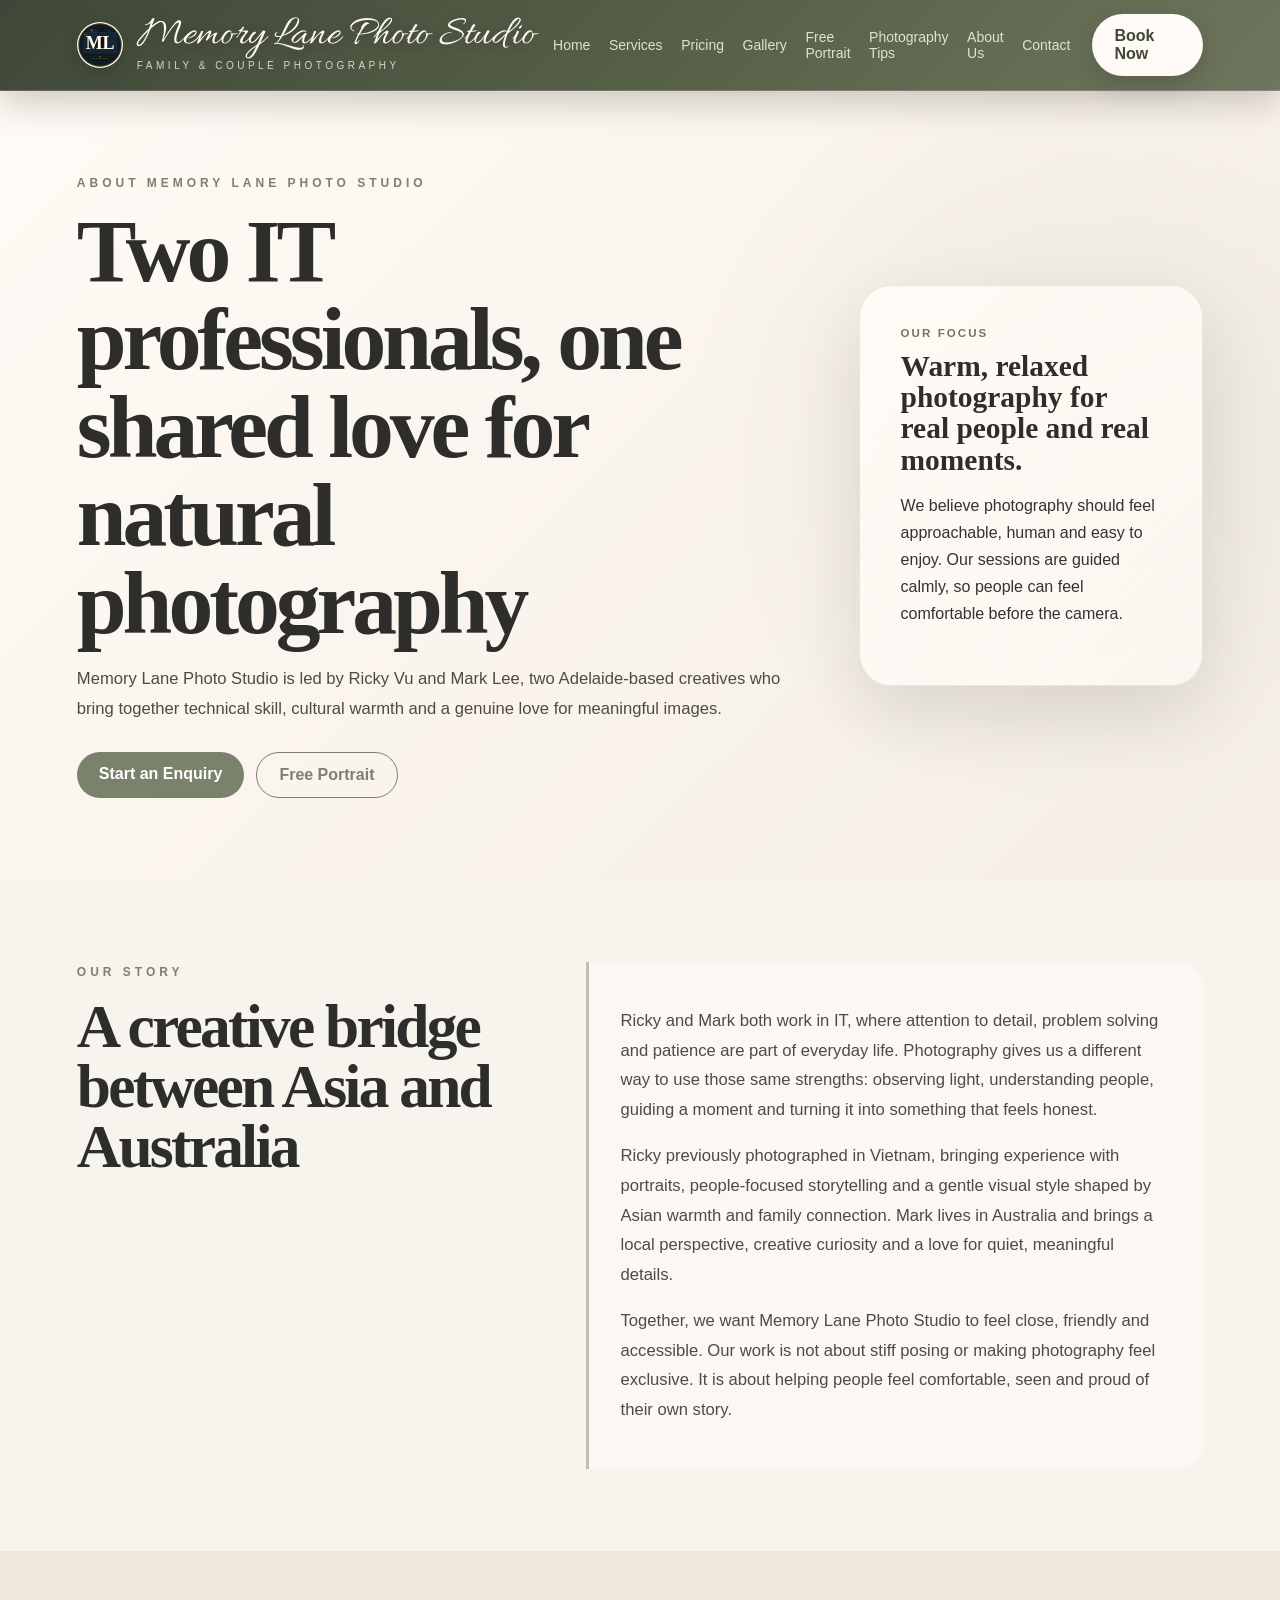
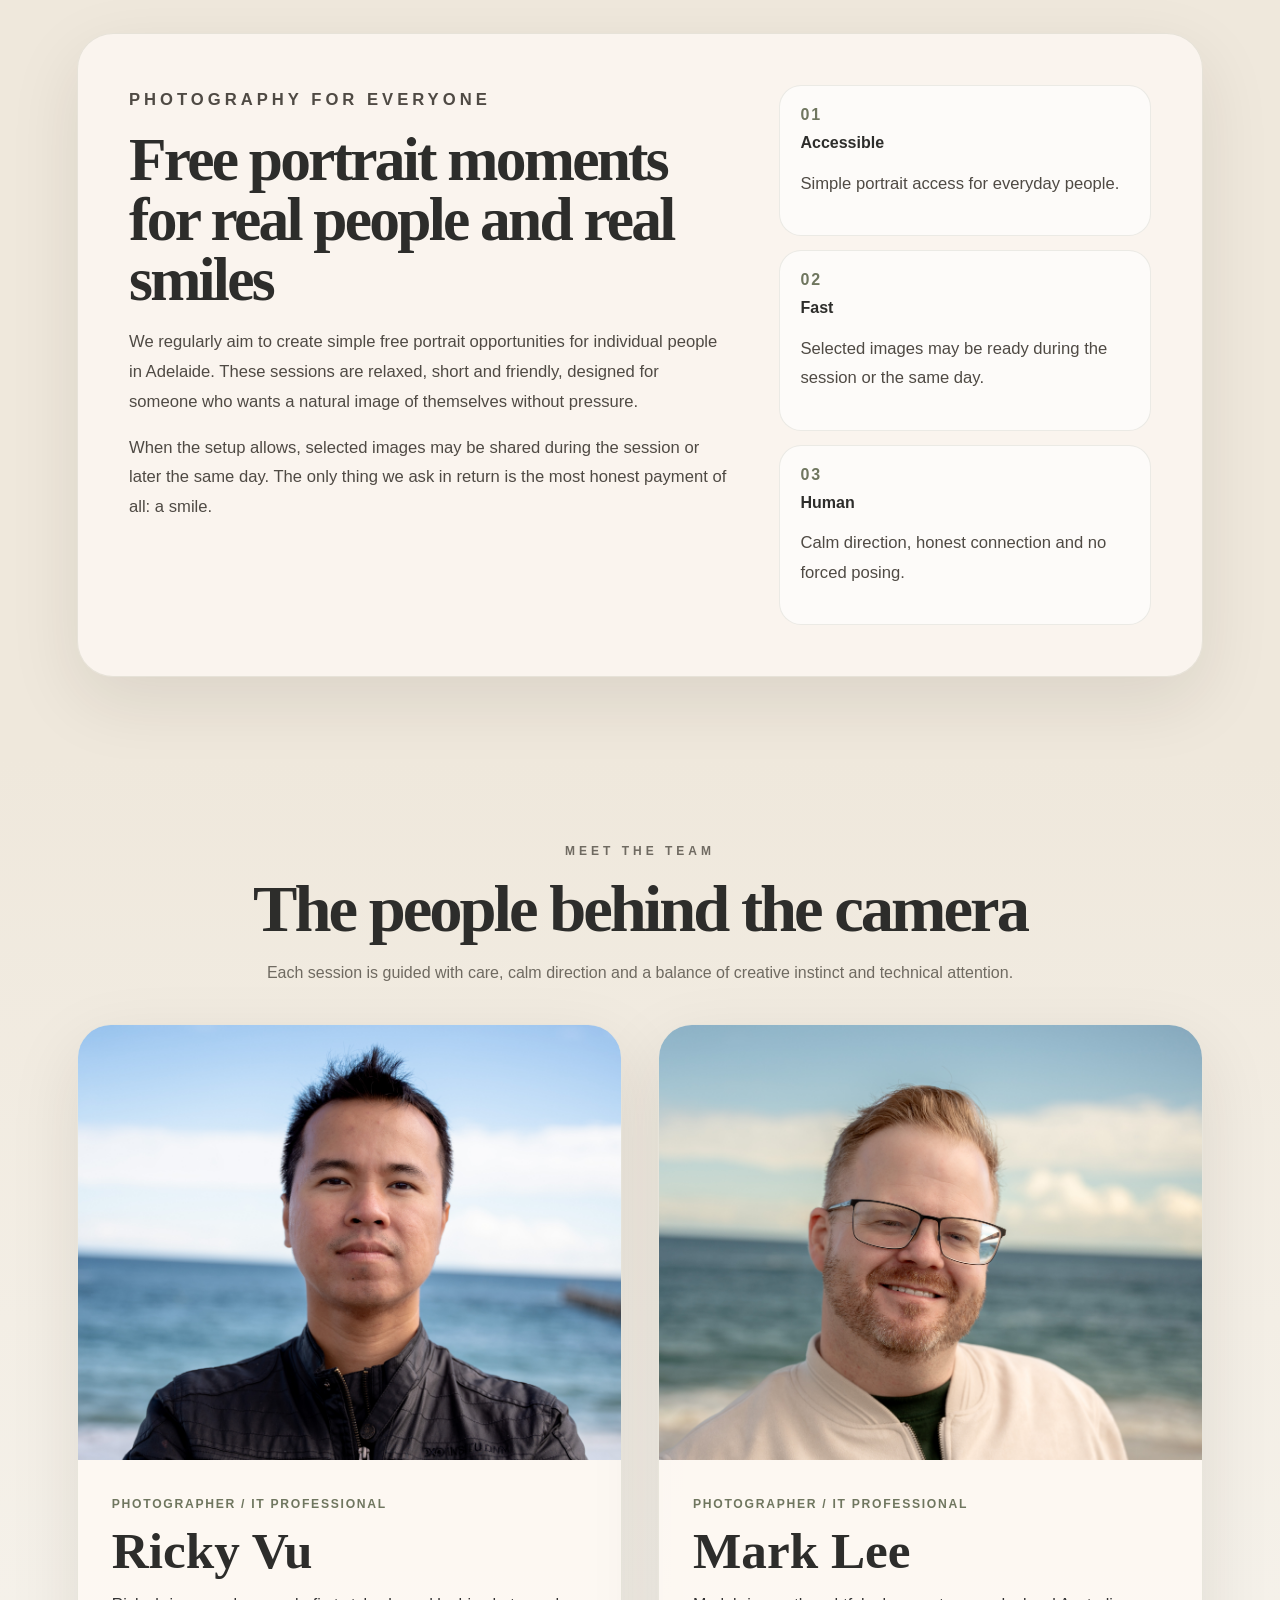
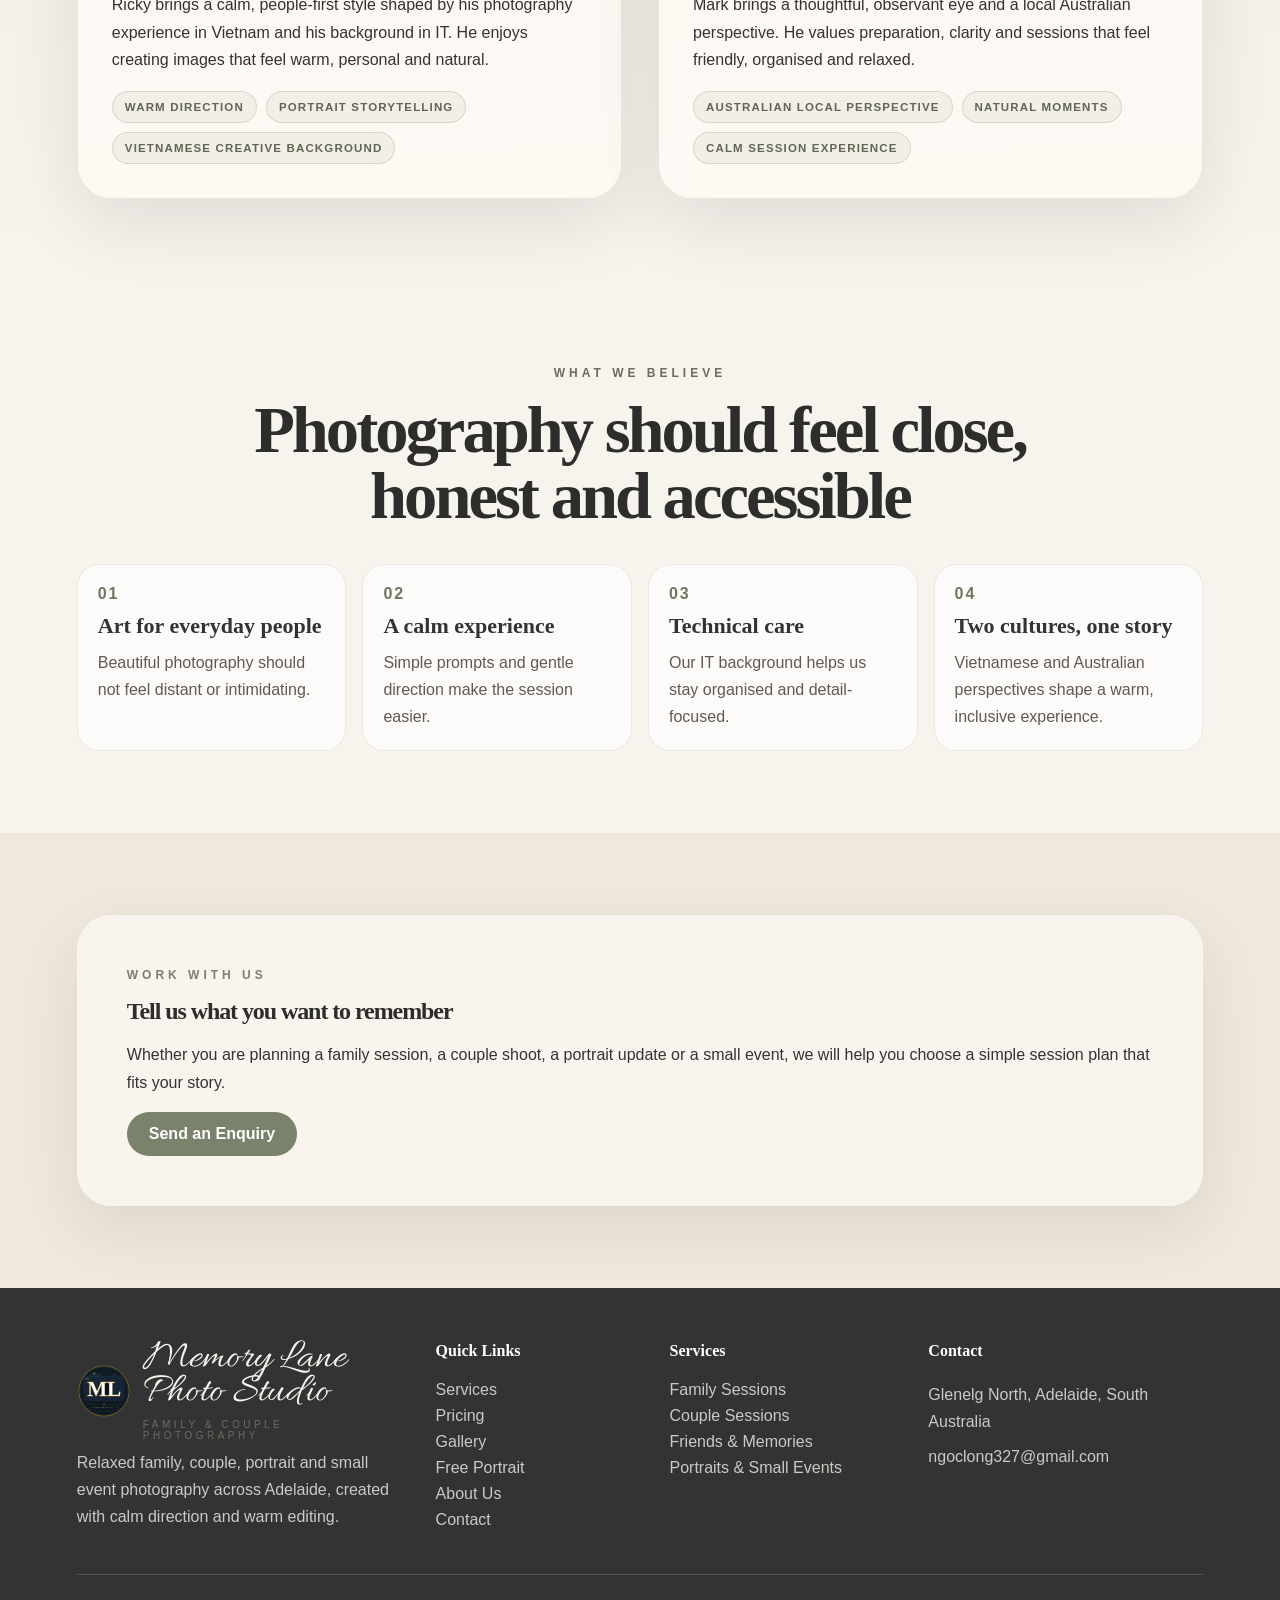
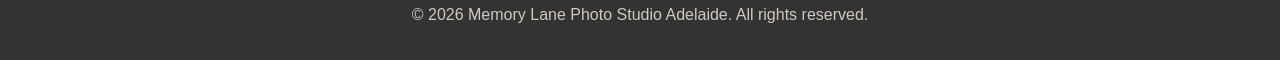
==== commit 56f793c6: "Polish About Us and Free Portrait pages" ====
--- a/aboutus.html
+++ b/aboutus.html
@@ -5,7 +5,7 @@
   <meta name="viewport" content="width=device-width, initial-scale=1.0">
 
   <title>About Us | Memory Lane Photo Studio Adelaide</title>
-  <meta name="description" content="Meet Ricky Vu and Mark Lee, the Adelaide-based team behind Memory Lane Photo Studio. Two IT professionals with a shared passion for warm, natural and accessible photography, including community-focused free portrait sessions in Adelaide.">
+  <meta name="description" content="Meet Ricky Vu and Mark Lee, the Adelaide-based team behind Memory Lane Photo Studio. Two IT professionals with a shared passion for warm, natural and accessible photography.">
   <link rel="canonical" href="https://memorylaneadelaide.com/aboutus.html">
 
   <link rel="icon" type="image/png" href="assets/brand/favicon.png">
@@ -13,7 +13,7 @@
 
   <meta property="og:site_name" content="Memory Lane Photo Studio">
   <meta property="og:title" content="About Us | Memory Lane Photo Studio Adelaide">
-  <meta property="og:description" content="Meet Ricky Vu and Mark Lee, two IT professionals and photography lovers creating relaxed family, couple, portrait and small event photography across Adelaide, with a mission to make portraits more accessible.">
+  <meta property="og:description" content="Meet Ricky Vu and Mark Lee, two IT professionals and photography lovers creating relaxed, accessible photography experiences across Adelaide.">
   <meta property="og:type" content="website">
   <meta property="og:url" content="https://memorylaneadelaide.com/aboutus.html">
   <meta property="og:image" content="https://memorylaneadelaide.com/assets/brand/og-image-memory-lane-adelaide.png">
@@ -42,7 +42,7 @@
   <link rel="preconnect" href="https://fonts.googleapis.com">
   <link rel="preconnect" href="https://fonts.gstatic.com" crossorigin>
   <link href="https://fonts.googleapis.com/css2?family=Allura&display=swap" rel="stylesheet">
-  <link rel="stylesheet" href="css/style.css?v=20260619-mobile-menu">
+  <link rel="stylesheet" href="css/style.css?v=20260619-aboutus-freeportrait-polish">
 </head>
 <body>
 
@@ -86,42 +86,42 @@
     </nav>
   </header>
 
-  <main class="about-page">
-    <section class="about-hero section">
-      <div class="about-hero-copy">
+  <main class="about-page about-polish-page">
+    <section class="about-polish-hero section">
+      <div class="about-polish-copy">
         <p class="eyebrow">About Memory Lane Photo Studio</p>
         <h1>Two IT professionals, one shared love for natural photography</h1>
         <p>
           Memory Lane Photo Studio is led by Ricky Vu and Mark Lee, two Adelaide-based creatives who bring together technical skill, cultural warmth and a genuine love for meaningful images.
         </p>
-        <div class="about-hero-actions">
+        <div class="about-polish-actions">
           <a class="primary-button" href="index.html#contact">Start an Enquiry</a>
-          <a class="secondary-button" href="index.html#gallery">View Gallery</a>
-        </div>
-      </div>
-
-      <aside class="about-hero-card" aria-label="About Memory Lane Photo Studio summary">
+          <a class="secondary-button" href="freeportrait.html">Free Portrait</a>
+        </div>
+      </div>
+
+      <aside class="about-polish-card">
         <span>Our focus</span>
         <strong>Warm, relaxed photography for real people and real moments.</strong>
         <p>
-          We believe photography should feel approachable. Whether it is a family update, a couple session, a personal portrait or a small event, our goal is to make the experience calm, simple and enjoyable.
+          We believe photography should feel approachable, human and easy to enjoy. Our sessions are guided calmly, so people can feel comfortable before the camera.
         </p>
       </aside>
     </section>
 
-    <section class="section about-story-section">
-      <div class="about-story-grid">
-        <div>
+    <section class="section about-polish-story">
+      <div class="about-polish-story-grid">
+        <div class="about-polish-kicker-block">
           <p class="eyebrow">Our Story</p>
           <h2>A creative bridge between Asia and Australia</h2>
         </div>
 
-        <div class="about-story-copy">
+        <div class="about-polish-story-copy">
           <p>
             Ricky and Mark both work in IT, where attention to detail, problem solving and patience are part of everyday life. Photography gives us a different way to use those same strengths: observing light, understanding people, guiding a moment and turning it into something that feels honest.
           </p>
           <p>
-            Ricky previously photographed in Vietnam, bringing experience with portraits, people-focused storytelling and a gentle visual style shaped by Asian warmth and family connection. Mark lives in Australia and brings a long-standing passion for photography, people, places and the quiet details that make a moment memorable.
+            Ricky previously photographed in Vietnam, bringing experience with portraits, people-focused storytelling and a gentle visual style shaped by Asian warmth and family connection. Mark lives in Australia and brings a local perspective, creative curiosity and a love for quiet, meaningful details.
           </p>
           <p>
             Together, we want Memory Lane Photo Studio to feel close, friendly and accessible. Our work is not about stiff posing or making photography feel exclusive. It is about helping people feel comfortable, seen and proud of their own story.
@@ -130,142 +130,106 @@
       </div>
     </section>
 
-
-
-    <section class="section about-community-section">
-      <div class="about-community-card">
-        <div class="about-community-copy">
+    <section class="section about-polish-community">
+      <div class="about-polish-community-card">
+        <div>
           <p class="eyebrow">Photography for Everyone</p>
-          <h2>Free portrait sessions for real people and real smiles</h2>
-          <p>
-            We believe a meaningful portrait should not feel difficult to access. Not every person or family has the chance to book a professional photographer, but everyone deserves to have a simple, warm image of themselves and the people they love.
-          </p>
-          <p>
-            As part of our community mission, Memory Lane Photo Studio aims to regularly organise free portrait sessions for individuals and families across Adelaide. These sessions are designed to be relaxed, friendly and simple, so people can enjoy the experience without pressure.
-          </p>
-          <p>
-            Whenever the setup allows, guests will receive their selected images during the session or later the same day. The only thing we ask in return is the most honest payment of all: a smile.
-          </p>
-        </div>
-
-        <div class="about-community-highlights" aria-label="Free portrait session highlights">
+          <h2>Free portrait moments for real people and real smiles</h2>
+          <p>
+            We regularly aim to create simple free portrait opportunities for individual people in Adelaide. These sessions are relaxed, short and friendly, designed for someone who wants a natural image of themselves without pressure.
+          </p>
+          <p>
+            When the setup allows, selected images may be shared during the session or later the same day. The only thing we ask in return is the most honest payment of all: a smile.
+          </p>
+        </div>
+
+        <div class="about-polish-mini-list">
           <article>
             <span>01</span>
-            <h3>Free portrait moments</h3>
-            <p>Short portrait opportunities for individuals and families who want a simple image to keep.</p>
+            <strong>Accessible</strong>
+            <p>Simple portrait access for everyday people.</p>
           </article>
-
           <article>
             <span>02</span>
-            <h3>Same-day memories</h3>
-            <p>When possible, selected images are shared during the session or later the same day.</p>
+            <strong>Fast</strong>
+            <p>Selected images may be ready during the session or the same day.</p>
           </article>
-
           <article>
             <span>03</span>
-            <h3>A smile is enough</h3>
-            <p>These sessions are about connection, confidence and making photography feel more human.</p>
+            <strong>Human</strong>
+            <p>Calm direction, honest connection and no forced posing.</p>
           </article>
         </div>
       </div>
     </section>
 
-    <section class="section section-alt profile-section">
+    <section class="section section-alt about-polish-team">
       <div class="section-heading centre">
         <p class="eyebrow">Meet the Team</p>
         <h2>The people behind the camera</h2>
-        <p>
-          Each session is guided with care, calm direction and a balance of creative instinct and technical attention.
-        </p>
-      </div>
-
-      <article class="profile-feature">
-        <div class="about-portrait">
-          <img class="portrait-image portrait-image-ricky" src="assets/images/ricky.jpg" alt="Portrait of Ricky Vu" onerror="this.style.display='none'; this.nextElementSibling.style.display='grid';">
-          <div class="portrait-placeholder" aria-hidden="true">RV</div>
-        </div>
-
-        <div class="profile-copy">
-          <p class="profile-role">Photographer / IT Professional</p>
-          <h3>Ricky Vu</h3>
-          <p>
-            Ricky brings a calm, people-first style shaped by his photography experience in Vietnam and his background in IT. He enjoys creating images that feel warm, personal and natural, especially for families, couples and everyday memories that deserve to be kept.
-          </p>
-          <p>
-            His approach is gentle and practical. He understands that many people feel awkward in front of the camera, so he focuses on simple direction, relaxed prompts and small details that help clients feel more confident during the session.
-          </p>
-          <div class="profile-tags">
-            <span>Warm direction</span>
-            <span>Portrait storytelling</span>
-            <span>Vietnamese creative background</span>
-          </div>
-        </div>
-      </article>
-
-      <article class="profile-feature profile-feature-reverse">
-        <div class="about-portrait">
-          <img class="portrait-image portrait-image-mark" src="assets/images/mark.jpg" alt="Portrait of Mark Lee" onerror="this.style.display='none'; this.nextElementSibling.style.display='grid';">
-          <div class="portrait-placeholder" aria-hidden="true">ML</div>
-        </div>
-
-        <div class="profile-copy">
-          <p class="profile-role">Photographer / IT Professional</p>
-          <h3>Mark Lee</h3>
-          <p>
-            Mark lives in Australia and brings a thoughtful, observant eye to Memory Lane Photo Studio. His interest in photography comes from a love of people, places and the small moments that often become the most meaningful later.
-          </p>
-          <p>
-            With his IT background and creative curiosity, Mark values clarity, preparation and a smooth client experience. He helps shape sessions that feel friendly, organised and relaxed, while keeping the final images clean, natural and true to the people in them.
-          </p>
-          <div class="profile-tags">
-            <span>Australian local perspective</span>
-            <span>Natural moments</span>
-            <span>Calm session experience</span>
-          </div>
-        </div>
-      </article>
-    </section>
-
-    <section class="section about-values-section">
+        <p>Each session is guided with care, calm direction and a balance of creative instinct and technical attention.</p>
+      </div>
+
+      <div class="about-polish-profile-grid">
+        <article class="about-polish-profile-card">
+          <div class="about-polish-portrait">
+            <img src="assets/images/ricky.jpg" alt="Portrait of Ricky Vu" onerror="this.style.display='none'; this.nextElementSibling.style.display='grid';">
+            <div class="portrait-placeholder" aria-hidden="true">RV</div>
+          </div>
+          <div class="about-polish-profile-copy">
+            <p class="profile-role">Photographer / IT Professional</p>
+            <h3>Ricky Vu</h3>
+            <p>
+              Ricky brings a calm, people-first style shaped by his photography experience in Vietnam and his background in IT. He enjoys creating images that feel warm, personal and natural.
+            </p>
+            <div class="profile-tags">
+              <span>Warm direction</span>
+              <span>Portrait storytelling</span>
+              <span>Vietnamese creative background</span>
+            </div>
+          </div>
+        </article>
+
+        <article class="about-polish-profile-card">
+          <div class="about-polish-portrait">
+            <img src="assets/images/mark.jpg" alt="Portrait of Mark Lee" onerror="this.style.display='none'; this.nextElementSibling.style.display='grid';">
+            <div class="portrait-placeholder" aria-hidden="true">ML</div>
+          </div>
+          <div class="about-polish-profile-copy">
+            <p class="profile-role">Photographer / IT Professional</p>
+            <h3>Mark Lee</h3>
+            <p>
+              Mark brings a thoughtful, observant eye and a local Australian perspective. He values preparation, clarity and sessions that feel friendly, organised and relaxed.
+            </p>
+            <div class="profile-tags">
+              <span>Australian local perspective</span>
+              <span>Natural moments</span>
+              <span>Calm session experience</span>
+            </div>
+          </div>
+        </article>
+      </div>
+    </section>
+
+    <section class="section about-polish-values">
       <div class="section-heading centre">
         <p class="eyebrow">What We Believe</p>
         <h2>Photography should feel close, honest and accessible</h2>
       </div>
 
-      <div class="about-values-grid">
-        <article>
-          <span>01</span>
-          <h3>Art for everyday people</h3>
-          <p>Beautiful photography should not feel distant or intimidating. We want families, couples, friends and individuals to feel welcome.</p>
-        </article>
-
-        <article>
-          <span>02</span>
-          <h3>A calm experience</h3>
-          <p>We guide with simple prompts and gentle direction so clients do not need to know how to pose before arriving.</p>
-        </article>
-
-        <article>
-          <span>03</span>
-          <h3>Technical care</h3>
-          <p>Our IT background helps us stay organised, detail-focused and careful with files, galleries, editing and delivery.</p>
-        </article>
-
-        <article>
-          <span>04</span>
-          <h3>Two cultures, one story</h3>
-          <p>Our Vietnamese and Australian perspectives help us create a friendly, inclusive and thoughtful photography experience.</p>
-        </article>
-      </div>
-    </section>
-
-    <section class="section section-alt about-cta-section">
-      <div class="about-cta-card">
+      <div class="about-polish-values-grid">
+        <article><span>01</span><h3>Art for everyday people</h3><p>Beautiful photography should not feel distant or intimidating.</p></article>
+        <article><span>02</span><h3>A calm experience</h3><p>Simple prompts and gentle direction make the session easier.</p></article>
+        <article><span>03</span><h3>Technical care</h3><p>Our IT background helps us stay organised and detail-focused.</p></article>
+        <article><span>04</span><h3>Two cultures, one story</h3><p>Vietnamese and Australian perspectives shape a warm, inclusive experience.</p></article>
+      </div>
+    </section>
+
+    <section class="section section-alt about-polish-cta-section">
+      <div class="about-polish-cta-card">
         <p class="eyebrow">Work with us</p>
         <h2>Tell us what you want to remember</h2>
-        <p>
-          Whether you are planning a family session, a couple shoot, a portrait update or a small event, we will help you choose a simple session plan that fits your story.
-        </p>
+        <p>Whether you are planning a family session, a couple shoot, a portrait update or a small event, we will help you choose a simple session plan that fits your story.</p>
         <a class="primary-button" href="index.html#contact">Send an Enquiry</a>
       </div>
     </section>
@@ -289,7 +253,7 @@
         <a href="index.html#services">Services</a>
         <a href="index.html#pricing">Pricing</a>
         <a href="index.html#gallery">Gallery</a>
-      <a href="freeportrait.html">Free Portrait</a>
+        <a href="freeportrait.html">Free Portrait</a>
         <a href="aboutus.html">About Us</a>
         <a href="index.html#contact">Contact</a>
       </div>
@@ -313,6 +277,7 @@
       <p>© 2026 Memory Lane Photo Studio Adelaide. All rights reserved.</p>
     </div>
   </footer>
+
   <script>
     (function () {
       const header = document.querySelector('.site-header');
@@ -361,6 +326,5 @@
       });
     }());
   </script>
-
 </body>
 </html>
--- a/css/style.css
+++ b/css/style.css
@@ -3668,1354 +3668,250 @@
 }
 
 /* =========================================================
-   ABOUT US PAGE
-   Dedicated page for Ricky Vu and Mark Lee.
+   FREE PORTRAIT PLAN + ADMIN SUPPORT - 20260619-freeportrait-plan
    ========================================================= */
 
-.nav-menu a[aria-current="page"] {
-  color: #ffffff !important;
-  font-weight: 700;
-}
-
-.about-inline-link {
-  margin-top: 18px;
-}
-
-.about-page {
-  background: var(--cream);
-}
-
-.about-hero {
-  position: relative;
+.free-portrait-plan-section {
+  background:
+    radial-gradient(circle at 85% 18%, rgba(123, 130, 107, 0.10), transparent 32%),
+    #efe8dc !important;
+}
+
+.free-portrait-plan-shell {
   display: grid;
-  grid-template-columns: minmax(0, 1fr) minmax(320px, 0.58fr);
-  gap: clamp(34px, 5vw, 72px);
-  align-items: center;
-  min-height: 640px;
-  background:
-    radial-gradient(circle at 84% 42%, rgba(123, 130, 107, 0.16), transparent 34%),
-    linear-gradient(135deg, rgba(239, 232, 220, 0.90) 0%, rgba(247, 244, 238, 1) 52%, rgba(239, 232, 220, 0.74) 100%);
-  overflow: hidden;
-}
-
-.about-hero::before {
-  content: "";
-  position: absolute;
-  right: -18vw;
-  bottom: -34vw;
-  width: 70vw;
-  height: 70vw;
-  border: 1px solid rgba(123, 130, 107, 0.14);
-  border-radius: 999px;
-  background: rgba(255, 250, 245, 0.28);
-  pointer-events: none;
-}
-
-.about-hero-copy,
-.about-hero-card {
-  position: relative;
-  z-index: 2;
-}
-
-.about-hero h1,
-.about-story-grid h2,
-.profile-copy h3,
-.about-values-section h2,
-.about-cta-card h2 {
+  gap: 30px;
+}
+
+.free-portrait-plan-heading {
+  max-width: 820px;
+}
+
+.free-portrait-plan-heading h2 {
   margin: 12px 0;
   font-family: Georgia, serif;
-  letter-spacing: -0.04em;
-}
-
-.about-hero h1 {
-  max-width: 820px;
-  font-size: clamp(48px, 5.4vw, 84px);
-  line-height: 1.02;
-}
-
-.about-hero-copy > p:not(.eyebrow) {
+  font-size: clamp(38px, 4.6vw, 68px);
+  line-height: 1.04;
+  letter-spacing: -0.045em;
+}
+
+.free-portrait-plan-heading p {
   max-width: 680px;
-  color: #4c4741;
-  font-size: 1.1rem;
-  font-weight: 500;
-}
-
-.about-hero-actions {
-  display: flex;
-  flex-wrap: wrap;
-  gap: 16px;
-  margin-top: 32px;
-}
-
-.about-hero-card {
-  padding: 32px;
-  border: 1px solid rgba(123, 130, 107, 0.18);
-  border-radius: 34px;
-  background:
-    linear-gradient(135deg, rgba(255, 250, 245, 0.86), rgba(255, 250, 245, 0.58));
-  box-shadow: var(--shadow-strong);
-  backdrop-filter: blur(16px);
-  -webkit-backdrop-filter: blur(16px);
-}
-
-.about-hero-card span,
-.profile-role {
-  display: block;
-  margin-bottom: 12px;
-  color: var(--sage);
-  font-size: 0.72rem;
-  font-weight: 800;
-  letter-spacing: 0.22em;
-  line-height: 1.4;
-  text-transform: uppercase;
-}
-
-.about-hero-card strong {
-  display: block;
-  color: var(--charcoal);
-  font-family: Georgia, serif;
-  font-size: clamp(24px, 2.2vw, 34px);
-  line-height: 1.14;
-}
-
-.about-hero-card p {
-  margin-bottom: 0;
-  color: var(--muted);
-}
-
-.about-story-section {
-  background: var(--cream);
-}
-
-.about-story-grid {
-  display: grid;
-  grid-template-columns: 0.7fr 1fr;
-  gap: clamp(34px, 5vw, 70px);
-  align-items: start;
-}
-
-.about-story-grid h2 {
-  max-width: 520px;
-  font-size: clamp(38px, 4vw, 62px);
-  line-height: 1.06;
-}
-
-.about-story-copy {
-  padding: 26px 30px;
-  border: 1px solid rgba(123, 130, 107, 0.16);
-  border-left: 4px solid rgba(123, 130, 107, 0.62);
-  border-radius: 4px 28px 28px 4px;
-  background: rgba(255, 255, 255, 0.58);
-  box-shadow: var(--shadow);
-}
-
-.about-story-copy p {
-  margin: 0 0 18px;
-  color: #4c4741;
-  font-size: 1.02rem;
-}
-
-.about-story-copy p:last-child {
-  margin-bottom: 0;
-}
-
-.about-community-section {
-  background:
-    radial-gradient(circle at 14% 22%, rgba(123, 130, 107, 0.11), transparent 28%),
-    var(--cream);
-}
-
-.about-community-card {
-  display: grid;
-  grid-template-columns: minmax(0, 0.92fr) minmax(320px, 0.78fr);
-  gap: clamp(28px, 4vw, 56px);
-  align-items: stretch;
-  padding: clamp(28px, 5vw, 54px);
+  color: #6f6a61;
+}
+
+.free-portrait-plan-card {
   border: 1px solid rgba(123, 130, 107, 0.16);
   border-radius: 38px;
   background:
-    linear-gradient(135deg, rgba(255, 250, 245, 0.86), rgba(255, 250, 245, 0.62)),
-    linear-gradient(180deg, rgba(255, 255, 255, 0.30), rgba(255, 255, 255, 0));
-  box-shadow: var(--shadow-strong);
-}
-
-.about-community-copy h2 {
-  max-width: 620px;
-  margin: 12px 0 18px;
+    linear-gradient(135deg, rgba(255, 250, 245, 0.92), rgba(255, 250, 245, 0.68)),
+    rgba(255, 250, 245, 0.72);
+  box-shadow: 0 28px 76px rgba(42, 31, 24, 0.12);
+}
+
+.free-portrait-plan-loading,
+.free-portrait-no-plan {
+  padding: clamp(30px, 5vw, 54px);
+}
+
+.free-portrait-no-plan {
+  max-width: 780px;
+}
+
+.free-portrait-no-plan h3,
+.free-portrait-published-plan h3 {
+  margin: 14px 0 16px;
   font-family: Georgia, serif;
-  font-size: clamp(38px, 4vw, 62px);
+  font-size: clamp(30px, 3.2vw, 48px);
   line-height: 1.06;
-  letter-spacing: -0.04em;
-}
-
-.about-community-copy p {
-  max-width: 760px;
-  color: #4c4741;
-  font-size: 1.02rem;
-}
-
-.about-community-highlights {
+  letter-spacing: -0.035em;
+}
+
+.free-portrait-plan-status {
+  display: inline-flex;
+  min-height: 32px;
+  align-items: center;
+  padding: 0 14px;
+  border-radius: 999px;
+  background: rgba(123, 130, 107, 0.11);
+  color: #5f6653;
+  font-size: 0.72rem;
+  font-weight: 900;
+  letter-spacing: 0.14em;
+  text-transform: uppercase;
+}
+
+.free-portrait-published-plan {
   display: grid;
-  gap: 16px;
-}
-
-.about-community-highlights article {
-  padding: 22px 24px;
-  border: 1px solid rgba(123, 130, 107, 0.17);
-  border-radius: 24px;
-  background: rgba(255, 255, 255, 0.62);
-  box-shadow: 0 12px 30px rgba(42, 31, 24, 0.07);
-}
-
-.about-community-highlights span {
-  color: var(--sage);
-  font-weight: 800;
-}
-
-.about-community-highlights h3 {
-  margin: 12px 0 8px;
-  font-family: Georgia, serif;
-}
-
-.about-community-highlights p {
+  grid-template-columns: minmax(0, 1fr) minmax(320px, 0.54fr);
+  gap: clamp(26px, 4vw, 54px);
+  padding: clamp(24px, 4vw, 42px);
+  align-items: stretch;
+}
+
+.free-portrait-plan-content p {
+  color: #5f5a53;
+}
+
+.free-portrait-detail-grid {
+  display: grid;
+  grid-template-columns: repeat(2, minmax(0, 1fr));
+  gap: 14px;
+  margin: 26px 0;
+}
+
+.free-portrait-detail-grid div,
+.free-portrait-info-item {
+  padding: 18px;
+  border: 1px solid rgba(123, 130, 107, 0.14);
+  border-radius: 20px;
+  background: rgba(255, 255, 255, 0.58);
+}
+
+.free-portrait-detail-grid strong,
+.free-portrait-info-item strong {
+  display: block;
+  margin-bottom: 6px;
+  color: #3f4738;
+  font-size: 0.78rem;
+  font-weight: 900;
+  letter-spacing: 0.12em;
+  text-transform: uppercase;
+}
+
+.free-portrait-detail-grid span,
+.free-portrait-info-item p {
+  color: #5f5a53;
+  line-height: 1.58;
+}
+
+.free-portrait-info-list {
+  display: grid;
+  gap: 12px;
+  margin: 0 0 28px;
+}
+
+.free-portrait-info-item p {
   margin: 0;
-  color: var(--muted);
-}
-
-.profile-section {
+}
+
+.free-portrait-plan-map {
   display: grid;
-  gap: 30px;
-}
-
-.profile-feature {
-  display: grid;
-  grid-template-columns: minmax(280px, 0.45fr) minmax(0, 1fr);
-  gap: clamp(28px, 4vw, 56px);
-  align-items: center;
-  padding: clamp(24px, 4vw, 42px);
-  border: 1px solid var(--line);
-  border-radius: 34px;
-  background: rgba(255, 255, 255, 0.72);
-  box-shadow: var(--shadow);
-}
-
-.profile-feature-reverse {
-  grid-template-columns: minmax(0, 1fr) minmax(280px, 0.45fr);
-}
-
-.profile-feature-reverse .about-portrait {
-  order: 2;
-}
-
-.profile-feature-reverse .profile-copy {
-  order: 1;
-}
-
-.about-portrait {
-  position: relative;
+  align-content: stretch;
+  gap: 12px;
+}
+
+.free-portrait-plan-map iframe {
+  width: 100%;
+  min-height: 420px;
+  height: 100%;
+  border: 0;
+  border-radius: 28px;
+  box-shadow: 0 18px 50px rgba(42, 31, 24, 0.14);
+}
+
+.free-portrait-map-placeholder {
   display: grid;
   place-items: center;
-  aspect-ratio: 4 / 5;
   min-height: 420px;
-  overflow: hidden;
-  border-radius: 32px;
-  background:
-    radial-gradient(circle at 50% 34%, rgba(123, 130, 107, 0.20), transparent 42%),
-    linear-gradient(135deg, #f7f4ee, #e6dcc8);
-  box-shadow: 0 26px 62px rgba(42, 31, 24, 0.14);
-}
-
-.about-portrait::after {
-  content: "";
-  position: absolute;
-  inset: 18px;
-  border: 1px solid rgba(255, 250, 245, 0.54);
-  border-radius: 24px;
-  pointer-events: none;
-}
-
-.about-portrait img {
-  display: block;
+  padding: 28px;
+  border: 1px solid rgba(123, 130, 107, 0.14);
+  border-radius: 28px;
+  background: #efe8dc;
+  color: #6f6a61;
+  text-align: center;
+}
+
+.free-portrait-map-link {
+  display: inline-flex;
+  justify-content: center;
   width: 100%;
-  height: 100%;
-  object-fit: cover;
-  object-position: center;
-}
-
-.portrait-placeholder {
-  display: none;
-  place-items: center;
-  width: 132px;
-  height: 132px;
+  padding: 12px 16px;
   border: 1px solid rgba(123, 130, 107, 0.28);
   border-radius: 999px;
-  background: rgba(255, 250, 245, 0.70);
-  color: var(--sage-dark);
-  font-family: Georgia, serif;
-  font-size: 42px;
-  font-weight: 700;
-  letter-spacing: -0.04em;
-}
-
-.profile-copy h3 {
-  font-size: clamp(36px, 4vw, 62px);
-  line-height: 1;
-}
-
-.profile-copy p {
-  max-width: 760px;
-  color: var(--muted);
-  font-size: 1.02rem;
-}
-
-.profile-tags {
-  display: flex;
-  flex-wrap: wrap;
-  gap: 10px;
-  margin-top: 22px;
-}
-
-.profile-tags span {
-  display: inline-flex;
-  align-items: center;
-  min-height: 34px;
-  padding: 0 14px;
-  border: 1px solid rgba(111, 118, 95, 0.28);
-  border-radius: 999px;
-  background: rgba(123, 130, 107, 0.09);
   color: #5f6653;
-  font-size: 0.76rem;
   font-weight: 800;
-  letter-spacing: 0.10em;
-  text-transform: uppercase;
-}
-
-.about-values-grid {
-  display: grid;
-  grid-template-columns: repeat(4, 1fr);
-  gap: 22px;
-}
-
-.about-values-grid article {
-  padding: 28px;
-  border: 1px solid var(--line);
-  border-radius: 26px;
-  background: rgba(255, 255, 255, 0.72);
-  box-shadow: var(--shadow);
-}
-
-.about-values-grid span {
-  color: var(--sage);
-  font-weight: 800;
-}
-
-.about-values-grid h3 {
-  margin: 14px 0 10px;
-  font-family: Georgia, serif;
-}
-
-.about-values-grid p {
-  margin-bottom: 0;
-  color: var(--muted);
-}
-
-.about-cta-section {
-  padding-top: 72px;
-  padding-bottom: 78px;
-}
-
-.about-cta-card {
-  max-width: 900px;
-  margin: 0 auto;
-  padding: clamp(30px, 5vw, 56px);
-  border: 1px solid rgba(255, 250, 245, 0.22);
-  border-radius: 36px;
-  background:
-    linear-gradient(135deg, #3f4738 0%, #566047 55%, #6f765f 100%);
-  color: #fffaf5;
-  text-align: center;
-  box-shadow: var(--shadow-strong);
-}
-
-.about-cta-card .eyebrow {
-  color: rgba(255, 250, 245, 0.76);
-}
-
-.about-cta-card h2 {
-  font-size: clamp(38px, 4vw, 64px);
-  line-height: 1.04;
-}
-
-.about-cta-card p {
-  max-width: 640px;
-  margin: 0 auto 28px;
-  color: rgba(255, 250, 245, 0.82);
-}
-
-.about-cta-card .primary-button {
-  background: #fffaf5;
-  color: #3f4738;
-}
-
-@media (max-width: 1150px) {
-  .about-values-grid {
-    grid-template-columns: repeat(2, 1fr);
-  }
-}
-
-@media (max-width: 900px) {
-  .about-hero,
-  .about-story-grid,
-  .about-community-card,
-  .profile-feature,
-  .profile-feature-reverse {
+}
+
+@media (max-width: 980px) {
+  .free-portrait-published-plan,
+  .free-portrait-detail-grid {
     grid-template-columns: 1fr;
   }
 
-  .profile-feature-reverse .about-portrait,
-  .profile-feature-reverse .profile-copy {
-    order: initial;
-  }
-
-  .about-hero {
-    min-height: auto;
-  }
-
-  .about-portrait {
-    min-height: 360px;
+  .free-portrait-plan-map iframe,
+  .free-portrait-map-placeholder {
+    min-height: 320px;
   }
 }
 
 @media (max-width: 760px) {
-  .about-hero {
-    padding: 52px 20px !important;
-  }
-
-  .about-hero h1 {
-    font-size: clamp(39px, 11vw, 54px);
-    line-height: 1;
-  }
-
-  .about-hero-actions {
-    display: grid;
-    grid-template-columns: 1fr;
-    gap: 10px;
-    max-width: 370px;
-  }
-
-  .about-hero-actions a {
-    width: 100%;
-    text-align: center;
-  }
-
-  .about-hero-card,
-  .about-story-copy,
-  .about-community-card,
-  .about-community-highlights article,
-  .profile-feature,
-  .about-values-grid article,
-  .about-cta-card {
-    border-radius: 24px;
-  }
-
-  .about-story-grid h2,
-  .about-community-copy h2,
-  .profile-copy h3,
-  .about-cta-card h2 {
-    font-size: clamp(32px, 9vw, 44px);
-  }
-
-  .profile-feature,
-  .about-community-card {
+  .free-portrait-plan-card {
+    border-radius: 26px;
+  }
+
+  .free-portrait-no-plan,
+  .free-portrait-published-plan {
     padding: 22px;
   }
 
-  .about-portrait {
-    min-height: 320px;
-    border-radius: 24px;
-  }
-
-  .profile-tags span {
-    font-size: 0.68rem;
-  }
-
-  .about-values-grid {
-    grid-template-columns: 1fr;
+  .free-portrait-detail-grid div,
+  .free-portrait-info-item {
+    padding: 16px;
+    border-radius: 18px;
   }
 }
 
 
 /* =========================================================
-   FREE PORTRAIT PAGE - 20260619-freeportrait
-   Editorial page for free portrait sessions.
-   ========================================================= */
-
-.nav-menu a[aria-current="page"] {
-  color: #ffffff !important;
-  font-weight: 700 !important;
-}
-
-.free-portrait-page {
-  background:
-    radial-gradient(circle at 18% 10%, rgba(123, 130, 107, 0.10), transparent 30%),
-    linear-gradient(180deg, #f7f4ee 0%, #efe8dc 100%);
-  color: var(--charcoal);
-}
-
-.free-portrait-page .section {
-  padding: clamp(74px, 7vw, 112px) 6% !important;
-}
-
-.free-portrait-hero {
-  position: relative;
-  display: grid;
-  grid-template-columns: minmax(0, 1.05fr) minmax(340px, 0.62fr);
-  gap: clamp(42px, 6vw, 86px);
-  align-items: center;
-  min-height: calc(100vh - 76px);
-  background:
-    radial-gradient(circle at 78% 42%, rgba(123, 130, 107, 0.16), transparent 31%),
-    linear-gradient(135deg, #fffaf5 0%, #f7f4ee 52%, #efe8dc 100%);
-  overflow: hidden;
-}
-
-.free-portrait-hero::before {
-  content: "";
-  position: absolute;
-  right: -24vw;
-  bottom: -48vw;
-  width: 78vw;
-  height: 78vw;
-  border: 1px solid rgba(123, 130, 107, 0.18);
-  border-radius: 999px;
-  background: rgba(255, 250, 245, 0.34);
-  pointer-events: none;
-}
-
-.free-portrait-hero-copy,
-.free-portrait-hero-card {
-  position: relative;
-  z-index: 2;
-}
-
-.free-portrait-hero h1 {
-  max-width: 780px;
-  margin: 18px 0 22px;
-  font-family: Georgia, serif;
-  font-size: clamp(50px, 6.4vw, 92px);
-  line-height: 0.98;
-  letter-spacing: -0.055em;
-}
-
-.free-portrait-hero-copy > p:not(.eyebrow) {
-  max-width: 720px;
-  margin: 0;
-  color: #504b45;
-  font-size: 1.08rem;
-  line-height: 1.85;
-  font-weight: 500;
-}
-
-.free-portrait-actions {
-  display: flex;
-  flex-wrap: wrap;
-  gap: 14px;
-  margin-top: 30px;
-}
-
-.free-portrait-hero-card {
-  padding: clamp(28px, 3.2vw, 42px);
-  border: 1px solid rgba(123, 130, 107, 0.16);
-  border-radius: 32px;
-  background:
-    linear-gradient(135deg, rgba(255, 250, 245, 0.92), rgba(255, 250, 245, 0.70)),
-    linear-gradient(180deg, rgba(255, 255, 255, 0.36), rgba(255, 255, 255, 0));
-  box-shadow: 0 28px 70px rgba(42, 31, 24, 0.13);
-  backdrop-filter: blur(14px);
-  -webkit-backdrop-filter: blur(14px);
-}
-
-.free-portrait-hero-card span {
-  display: block;
-  margin: 0 0 12px;
-  color: #737a63;
-  font-size: 0.72rem;
-  font-weight: 900;
-  letter-spacing: 0.24em;
-  line-height: 1.4;
-  text-transform: uppercase;
-}
-
-.free-portrait-hero-card strong {
-  display: block;
-  margin: 0 0 16px;
-  color: #30302f;
-  font-family: Georgia, serif;
-  font-size: clamp(28px, 2.5vw, 38px);
-  line-height: 1.08;
-  letter-spacing: -0.035em;
-}
-
-.free-portrait-hero-card p {
-  margin: 0;
-  color: #625d55;
-  font-size: 1rem;
-  line-height: 1.78;
-}
-
-.free-portrait-story {
-  background: #f7f4ee;
-}
-
-.free-portrait-story-grid {
-  display: grid;
-  grid-template-columns: minmax(280px, 0.55fr) minmax(0, 1fr);
-  gap: clamp(34px, 5vw, 68px);
-  align-items: start;
-}
-
-.free-portrait-story-grid h2,
-.free-portrait-process .section-heading h2,
-.free-portrait-gallery-heading h2,
-.free-portrait-for-card h2,
-.free-portrait-cta-card h2 {
-  margin: 14px 0 0;
-  font-family: Georgia, serif;
-  font-size: clamp(38px, 4.4vw, 66px);
-  line-height: 1.04;
-  letter-spacing: -0.045em;
-}
-
-.free-portrait-story-copy {
-  padding: clamp(26px, 3vw, 38px);
-  border: 1px solid rgba(123, 130, 107, 0.16);
-  border-left: 4px solid rgba(123, 130, 107, 0.64);
-  border-radius: 6px 30px 30px 6px;
-  background: rgba(255, 250, 245, 0.70);
-  box-shadow: 0 18px 46px rgba(42, 31, 24, 0.08);
-}
-
-.free-portrait-story-copy p {
-  margin: 0 0 18px;
-  color: #4f4a44;
-  font-size: 1.02rem;
-  line-height: 1.84;
-}
-
-.free-portrait-story-copy p:last-child {
-  margin-bottom: 0;
-}
-
-.free-portrait-process {
-  background:
-    radial-gradient(circle at 12% 26%, rgba(123, 130, 107, 0.10), transparent 26%),
-    #efe8dc !important;
-}
-
-.free-portrait-steps {
-  display: grid;
-  grid-template-columns: repeat(3, minmax(0, 1fr));
-  gap: 20px;
-  margin-top: 34px;
-}
-
-.free-portrait-steps article,
-.free-portrait-for-list article {
-  padding: 28px;
-  border: 1px solid rgba(123, 130, 107, 0.16);
-  border-radius: 26px;
-  background: rgba(255, 250, 245, 0.72);
-  box-shadow: 0 14px 36px rgba(42, 31, 24, 0.08);
-}
-
-.free-portrait-steps span {
-  color: #737a63;
-  font-weight: 900;
-  letter-spacing: 0.12em;
-}
-
-.free-portrait-steps h3,
-.free-portrait-for-list h3 {
-  margin: 12px 0 8px;
-  color: #30302f;
-  font-family: Georgia, serif;
-  font-size: 1.35rem;
-}
-
-.free-portrait-steps p,
-.free-portrait-for-list p {
-  margin: 0;
-  color: #6f6a61;
-  line-height: 1.68;
-}
-
-.free-portrait-gallery-section {
-  background: #f7f4ee;
-}
-
-.free-portrait-gallery-heading {
-  display: grid;
-  grid-template-columns: minmax(260px, 0.65fr) minmax(0, 1fr);
-  gap: clamp(28px, 4vw, 58px);
-  align-items: end;
-  margin-bottom: 42px;
-}
-
-.free-portrait-gallery-heading > p {
-  max-width: 620px;
-  margin: 0;
-  color: #6f6a61;
-  font-size: 1.02rem;
-  line-height: 1.72;
-}
-
-.free-portrait-gallery-grid {
-  display: grid;
-  grid-template-columns: repeat(12, minmax(0, 1fr));
-  grid-auto-flow: dense;
-  gap: 22px;
-}
-
-.free-portrait-loading {
-  grid-column: 1 / -1;
-  padding: 34px;
-  border: 1px solid rgba(123, 130, 107, 0.16);
-  border-radius: 26px;
-  background: rgba(255, 250, 245, 0.72);
-  color: #6f6a61;
-  text-align: center;
-}
-
-.free-portrait-gallery-item {
-  position: relative;
-  grid-column: span 4;
-  min-height: 330px;
-  margin: 0;
-  overflow: hidden;
-  border-radius: 28px;
-  background: #e6dcc8;
-  box-shadow: 0 18px 48px rgba(42, 31, 24, 0.12);
-}
-
-.free-portrait-gallery-item-0 {
-  grid-column: span 7;
-  min-height: 520px;
-}
-
-.free-portrait-gallery-item-1 {
-  grid-column: span 5;
-  min-height: 520px;
-}
-
-.free-portrait-gallery-item-2 {
-  grid-column: span 4;
-  min-height: 390px;
-}
-
-.free-portrait-gallery-item-3 {
-  grid-column: span 8;
-  min-height: 390px;
-}
-
-.free-portrait-gallery-item-4,
-.free-portrait-gallery-item-5 {
-  grid-column: span 6;
-  min-height: 420px;
-}
-
-.free-portrait-gallery-item img {
-  display: block;
-  width: 100%;
-  height: 100%;
-  min-height: inherit;
-  object-fit: cover;
-  object-position: center;
-  transition: transform 500ms ease;
-}
-
-.free-portrait-gallery-item::before {
-  content: "";
-  position: absolute;
-  inset: 0;
-  z-index: 1;
-  background:
-    linear-gradient(180deg, transparent 42%, rgba(20, 20, 20, 0.58) 100%),
-    linear-gradient(90deg, rgba(42, 31, 24, 0.10), transparent 44%);
-  pointer-events: none;
-}
-
-.free-portrait-gallery-item:hover img {
-  transform: scale(1.035);
-}
-
-.free-portrait-gallery-item figcaption {
-  position: absolute;
-  left: 22px;
-  right: 22px;
-  bottom: 20px;
-  z-index: 2;
-  display: flex;
-  align-items: end;
-  justify-content: space-between;
-  gap: 16px;
-  color: #fffaf5;
-}
-
-.free-portrait-gallery-item figcaption span {
-  color: rgba(255, 250, 245, 0.72);
-  font-weight: 900;
-  letter-spacing: 0.14em;
-}
-
-.free-portrait-gallery-item figcaption strong {
-  font-family: Georgia, serif;
-  font-size: clamp(20px, 2vw, 30px);
-  line-height: 1.05;
-  text-align: right;
-}
-
-.free-portrait-for-section {
-  background: #efe8dc !important;
-}
-
-.free-portrait-for-card {
-  display: grid;
-  grid-template-columns: minmax(280px, 0.55fr) minmax(0, 1fr);
-  gap: clamp(28px, 5vw, 64px);
-  align-items: start;
-  padding: clamp(28px, 5vw, 56px);
-  border: 1px solid rgba(123, 130, 107, 0.16);
-  border-radius: 40px;
-  background: rgba(255, 250, 245, 0.72);
-  box-shadow: 0 24px 70px rgba(42, 31, 24, 0.11);
-}
-
-.free-portrait-for-list {
-  display: grid;
-  gap: 16px;
-}
-
-.free-portrait-cta-section {
-  background: #f7f4ee;
-}
-
-.free-portrait-cta-card {
-  max-width: 920px;
-  margin: 0 auto;
-  padding: clamp(32px, 5vw, 58px);
-  border: 1px solid rgba(255, 250, 245, 0.22);
-  border-radius: 36px;
-  background: linear-gradient(135deg, #3f4738 0%, #566047 55%, #6f765f 100%);
-  color: #fffaf5;
-  text-align: center;
-  box-shadow: 0 30px 80px rgba(42, 31, 24, 0.18);
-}
-
-.free-portrait-cta-card .eyebrow,
-.free-portrait-cta-card h2,
-.free-portrait-cta-card p {
-  color: #fffaf5 !important;
-}
-
-.free-portrait-cta-card p {
-  max-width: 650px;
-  margin: 18px auto 28px;
-  color: rgba(255, 250, 245, 0.84) !important;
-  line-height: 1.72;
-}
-
-.free-portrait-cta-card .primary-button {
-  background: #fffaf5 !important;
-  color: #3f4738 !important;
-}
-
-@media (max-width: 1150px) {
-  .free-portrait-steps {
-    grid-template-columns: 1fr;
-  }
-
-  .free-portrait-gallery-item,
-  .free-portrait-gallery-item-0,
-  .free-portrait-gallery-item-1,
-  .free-portrait-gallery-item-2,
-  .free-portrait-gallery-item-3,
-  .free-portrait-gallery-item-4,
-  .free-portrait-gallery-item-5 {
-    grid-column: span 6;
-    min-height: 420px;
-  }
-}
-
-@media (max-width: 980px) {
-  .free-portrait-hero,
-  .free-portrait-story-grid,
-  .free-portrait-gallery-heading,
-  .free-portrait-for-card {
-    grid-template-columns: 1fr;
-  }
-
-  .free-portrait-hero {
-    min-height: auto;
-  }
-}
-
-@media (max-width: 760px) {
-  .free-portrait-page .section {
-    padding: 52px 20px !important;
-  }
-
-  .free-portrait-hero {
-    padding-top: 56px !important;
-    padding-bottom: 58px !important;
-  }
-
-  .free-portrait-hero h1 {
-    font-size: clamp(40px, 12vw, 56px);
-    line-height: 1;
-  }
-
-  .free-portrait-hero-card,
-  .free-portrait-story-copy,
-  .free-portrait-steps article,
-  .free-portrait-for-card,
-  .free-portrait-for-list article,
-  .free-portrait-cta-card {
-    border-radius: 24px;
-  }
-
-  .free-portrait-story-grid h2,
-  .free-portrait-process .section-heading h2,
-  .free-portrait-gallery-heading h2,
-  .free-portrait-for-card h2,
-  .free-portrait-cta-card h2 {
-    font-size: clamp(32px, 9.4vw, 46px);
-    line-height: 1.06;
-  }
-
-  .free-portrait-actions {
-    display: grid;
-    grid-template-columns: 1fr;
-    max-width: 370px;
-  }
-
-  .free-portrait-actions a,
-  .free-portrait-cta-card .primary-button {
-    width: 100%;
-    text-align: center;
-  }
-
-  .free-portrait-gallery-grid {
-    grid-template-columns: 1fr;
-    gap: 16px;
-  }
-
-  .free-portrait-gallery-item,
-  .free-portrait-gallery-item-0,
-  .free-portrait-gallery-item-1,
-  .free-portrait-gallery-item-2,
-  .free-portrait-gallery-item-3,
-  .free-portrait-gallery-item-4,
-  .free-portrait-gallery-item-5 {
-    grid-column: span 1;
-    min-height: 360px;
-    border-radius: 22px;
-  }
-
-  .free-portrait-gallery-item figcaption {
-    left: 18px;
-    right: 18px;
-    bottom: 18px;
-  }
-}
-
-
-
-/* =========================================================
-   FREE PORTRAIT EDITORIAL OVERRIDES - 20260619-freeportrait-editorial
-   Magazine-style single-person free portrait page.
+   FREE PORTRAIT PLAN FIX - 20260619-freeportrait-plan-fix
+   Fixes desktop hamburger dash, Google Maps coordinate workflow, compact public plan UI.
    Keep this block at the very end of the file.
    ========================================================= */
 
-.free-portrait-editorial-page {
-  background:
-    radial-gradient(circle at 14% 8%, rgba(123, 130, 107, 0.10), transparent 28%),
-    linear-gradient(180deg, #f7f4ee 0%, #efe8dc 100%) !important;
-}
-
-.free-portrait-editorial-page .free-portrait-hero {
-  min-height: calc(100vh - 76px) !important;
-  grid-template-columns: minmax(0, 1.04fr) minmax(340px, 0.58fr) !important;
-  background:
-    radial-gradient(circle at 80% 46%, rgba(123, 130, 107, 0.13), transparent 30%),
-    linear-gradient(135deg, #fffaf5 0%, #f7f4ee 48%, #efe8dc 100%) !important;
-}
-
-.free-portrait-editorial-page .free-portrait-hero h1 {
-  max-width: 790px !important;
-}
-
-.free-portrait-editorial-page .free-portrait-hero-card strong {
-  font-size: clamp(28px, 2.3vw, 36px) !important;
-}
-
-.free-portrait-editorial-page .free-portrait-editorial-section {
-  display: grid !important;
-  grid-template-columns: minmax(320px, 0.72fr) minmax(360px, 0.88fr) !important;
-  gap: clamp(42px, 7vw, 96px) !important;
-  align-items: center !important;
-  min-height: 720px !important;
-  border-top: 1px solid rgba(51, 51, 51, 0.10) !important;
-  background: #f7f4ee !important;
-}
-
-.free-portrait-editorial-page .free-portrait-editorial-section-reverse {
-  grid-template-columns: minmax(360px, 0.88fr) minmax(320px, 0.72fr) !important;
-  background: #efe8dc !important;
-}
-
-.free-portrait-editorial-page .free-portrait-editorial-section-reverse .free-portrait-editorial-copy {
-  order: 2 !important;
-}
-
-.free-portrait-editorial-page .free-portrait-editorial-section-reverse .free-portrait-editorial-media {
-  order: 1 !important;
-}
-
-.free-portrait-editorial-page .free-portrait-editorial-copy {
-  position: relative !important;
-  z-index: 2 !important;
-  max-width: 620px !important;
-}
-
-.free-portrait-editorial-page .free-portrait-editorial-copy h2 {
-  margin: 12px 0 24px !important;
-  font-family: Georgia, serif !important;
-  font-size: clamp(42px, 5vw, 72px) !important;
-  line-height: 1.02 !important;
-  letter-spacing: -0.055em !important;
-  color: #30302f !important;
-}
-
-.free-portrait-editorial-page .free-portrait-editorial-copy p {
-  margin: 0 0 18px !important;
-  color: #504b45 !important;
-  font-size: 1.02rem !important;
-  line-height: 1.84 !important;
-}
-
-.free-portrait-editorial-page .free-portrait-text-link {
-  display: inline-flex !important;
-  align-items: center !important;
-  margin-top: 14px !important;
-  padding-bottom: 4px !important;
-  border-bottom: 1px solid rgba(98, 105, 84, 0.72) !important;
-  color: #626954 !important;
-  font-size: 0.78rem !important;
-  font-weight: 900 !important;
-  letter-spacing: 0.16em !important;
-  text-transform: uppercase !important;
-}
-
-.free-portrait-editorial-page .free-portrait-editorial-media {
-  position: relative !important;
-  min-height: 560px !important;
-  isolation: isolate !important;
-}
-
-.free-portrait-editorial-page .free-portrait-editorial-media::before {
-  content: "" !important;
-  position: absolute !important;
-  inset: 12% 4% 7% 18% !important;
-  z-index: 0 !important;
-  background: rgba(255, 250, 245, 0.62) !important;
-  box-shadow: 0 26px 80px rgba(42, 31, 24, 0.10) !important;
-}
-
-.free-portrait-editorial-page .free-portrait-frame {
-  position: absolute !important;
-  z-index: 2 !important;
-  margin: 0 !important;
-  overflow: hidden !important;
-  background:
-    linear-gradient(135deg, #fffaf5, #e6dcc8) !important;
-  box-shadow: 0 24px 62px rgba(42, 31, 24, 0.16) !important;
-}
-
-.free-portrait-editorial-page .free-portrait-frame img {
-  display: block !important;
-  width: 100% !important;
-  height: 100% !important;
-  object-fit: cover !important;
-  object-position: center !important;
-}
-
-.free-portrait-editorial-page .free-portrait-frame-main {
-  right: 0 !important;
-  top: 0 !important;
-  width: min(420px, 70%) !important;
-  height: 560px !important;
-  border-radius: 2px !important;
-}
-
-.free-portrait-editorial-page .free-portrait-frame-small {
-  left: 0 !important;
-  top: 88px !important;
-  width: min(300px, 48%) !important;
-  height: 300px !important;
-  border-radius: 2px !important;
-}
-
-.free-portrait-editorial-page .free-portrait-frame-wide {
-  left: 0 !important;
-  top: 56px !important;
-  width: min(520px, 82%) !important;
-  height: 330px !important;
-  border-radius: 2px !important;
-}
-
-.free-portrait-editorial-page .free-portrait-frame-tall {
-  right: 0 !important;
-  top: 190px !important;
-  width: min(330px, 52%) !important;
-  height: 430px !important;
-  border-radius: 2px !important;
-}
-
-.free-portrait-editorial-page .free-portrait-frame-soft {
-  top: 22px !important;
-  height: 540px !important;
-}
-
-.free-portrait-editorial-page .free-portrait-frame-overlap {
-  top: 60px !important;
-  left: auto !important;
-  right: 54% !important;
-  width: min(260px, 42%) !important;
-  height: 280px !important;
-}
-
-.free-portrait-editorial-page .free-portrait-frame-missing img {
-  opacity: 0 !important;
-}
-
-.free-portrait-editorial-page .free-portrait-frame-missing::after {
-  content: "Portrait image" !important;
-  position: absolute !important;
-  inset: 0 !important;
-  display: grid !important;
-  place-items: center !important;
-  color: #737a63 !important;
-  font-size: 0.72rem !important;
-  font-weight: 900 !important;
-  letter-spacing: 0.18em !important;
-  text-transform: uppercase !important;
-}
-
-.free-portrait-editorial-page .free-portrait-step-list {
-  display: grid !important;
-  gap: 18px !important;
-  margin-top: 30px !important;
-}
-
-.free-portrait-editorial-page .free-portrait-step-list article {
-  display: grid !important;
-  grid-template-columns: 54px minmax(0, 1fr) !important;
-  gap: 18px !important;
-  align-items: start !important;
-  padding: 22px 0 !important;
-  border-top: 1px solid rgba(98, 105, 84, 0.18) !important;
-}
-
-.free-portrait-editorial-page .free-portrait-step-list span {
-  color: #737a63 !important;
-  font-weight: 900 !important;
-  letter-spacing: 0.16em !important;
-}
-
-.free-portrait-editorial-page .free-portrait-step-list h3 {
-  margin: 0 0 7px !important;
-  font-family: Georgia, serif !important;
-  font-size: 1.32rem !important;
-  color: #30302f !important;
-}
-
-.free-portrait-editorial-page .free-portrait-step-list p {
-  margin: 0 !important;
-  color: #6f6a61 !important;
-  line-height: 1.68 !important;
-}
-
-.free-portrait-editorial-page .free-portrait-note-box {
-  display: grid !important;
-  gap: 8px !important;
-  margin-top: 26px !important;
-  padding: 20px 22px !important;
-  border-left: 4px solid rgba(98, 105, 84, 0.70) !important;
-  background: rgba(255, 250, 245, 0.72) !important;
-  box-shadow: 0 14px 34px rgba(42, 31, 24, 0.08) !important;
-}
-
-.free-portrait-editorial-page .free-portrait-note-box strong {
-  color: #30302f !important;
-  font-family: Georgia, serif !important;
-  font-size: 1.2rem !important;
-}
-
-.free-portrait-editorial-page .free-portrait-note-box span {
-  color: #5f5a53 !important;
-  line-height: 1.65 !important;
-}
-
-.free-portrait-editorial-page .free-portrait-gallery-section,
-.free-portrait-editorial-page .free-portrait-process,
-.free-portrait-editorial-page .free-portrait-for-section {
+.mobile-menu-toggle {
   display: none !important;
-}
-
-.free-portrait-editorial-page .free-portrait-cta-section {
-  border-top: 1px solid rgba(51, 51, 51, 0.10) !important;
-  background: #efe8dc !important;
-}
-
-@media (max-width: 1100px) {
-  .free-portrait-editorial-page .free-portrait-editorial-section,
-  .free-portrait-editorial-page .free-portrait-editorial-section-reverse {
-    grid-template-columns: 1fr !important;
-    min-height: auto !important;
-  }
-
-  .free-portrait-editorial-page .free-portrait-editorial-section-reverse .free-portrait-editorial-copy,
-  .free-portrait-editorial-page .free-portrait-editorial-section-reverse .free-portrait-editorial-media {
-    order: initial !important;
-  }
-
-  .free-portrait-editorial-page .free-portrait-editorial-copy {
-    max-width: 760px !important;
-  }
-
-  .free-portrait-editorial-page .free-portrait-editorial-media {
-    width: min(760px, 100%) !important;
-    min-height: 560px !important;
-  }
-}
-
-@media (max-width: 760px) {
-  .free-portrait-editorial-page .free-portrait-hero,
-  .free-portrait-editorial-page .free-portrait-editorial-section {
-    padding-left: 20px !important;
-    padding-right: 20px !important;
-  }
-
-  .free-portrait-editorial-page .free-portrait-hero {
-    grid-template-columns: 1fr !important;
-    min-height: auto !important;
-  }
-
-  .free-portrait-editorial-page .free-portrait-hero h1,
-  .free-portrait-editorial-page .free-portrait-editorial-copy h2 {
-    font-size: clamp(38px, 11vw, 54px) !important;
-    line-height: 1.02 !important;
-  }
-
-  .free-portrait-editorial-page .free-portrait-editorial-media {
-    min-height: auto !important;
-    display: grid !important;
-    grid-template-columns: 1fr 0.72fr !important;
-    gap: 14px !important;
-  }
-
-  .free-portrait-editorial-page .free-portrait-editorial-media::before {
-    display: none !important;
-  }
-
-  .free-portrait-editorial-page .free-portrait-frame,
-  .free-portrait-editorial-page .free-portrait-frame-main,
-  .free-portrait-editorial-page .free-portrait-frame-small,
-  .free-portrait-editorial-page .free-portrait-frame-wide,
-  .free-portrait-editorial-page .free-portrait-frame-tall,
-  .free-portrait-editorial-page .free-portrait-frame-soft,
-  .free-portrait-editorial-page .free-portrait-frame-overlap {
-    position: relative !important;
-    inset: auto !important;
-    top: auto !important;
-    left: auto !important;
-    right: auto !important;
-    width: 100% !important;
-    height: 320px !important;
-    border-radius: 22px !important;
-  }
-
-  .free-portrait-editorial-page .free-portrait-frame-small,
-  .free-portrait-editorial-page .free-portrait-frame-overlap,
-  .free-portrait-editorial-page .free-portrait-frame-tall {
-    height: 230px !important;
-    align-self: end !important;
-  }
-
-  .free-portrait-editorial-page .free-portrait-step-list article {
-    grid-template-columns: 42px minmax(0, 1fr) !important;
-    gap: 12px !important;
-  }
-}
-
-@media (max-width: 520px) {
-  .free-portrait-editorial-page .free-portrait-editorial-media {
-    grid-template-columns: 1fr !important;
-  }
-
-  .free-portrait-editorial-page .free-portrait-frame,
-  .free-portrait-editorial-page .free-portrait-frame-main,
-  .free-portrait-editorial-page .free-portrait-frame-small,
-  .free-portrait-editorial-page .free-portrait-frame-wide,
-  .free-portrait-editorial-page .free-portrait-frame-tall,
-  .free-portrait-editorial-page .free-portrait-frame-soft,
-  .free-portrait-editorial-page .free-portrait-frame-overlap {
-    height: 300px !important;
-  }
-}
-
-
-/* =========================================================
-   MOBILE / TABLET MENU - 20260619-mobile-menu
-   Adds a hamburger menu when the standard desktop nav is hidden.
-   ========================================================= */
-
-.mobile-menu-toggle,
-.mobile-menu-panel {
-  display: none;
+  appearance: none !important;
+  -webkit-appearance: none !important;
+  border: 0 !important;
+  background: transparent !important;
+  font-size: 0 !important;
+  line-height: 0 !important;
+}
+
+.mobile-menu-toggle span {
+  display: none !important;
 }
 
 .mobile-menu-panel[hidden] {
   display: none !important;
 }
 
+.site-header .nav-menu {
+  min-width: 0 !important;
+}
+
+@media (min-width: 901px) {
+  .site-header {
+    grid-template-columns: auto minmax(0, 1fr) auto !important;
+  }
+
+  .site-header .nav-menu {
+    justify-content: flex-end !important;
+    align-items: center !important;
+    gap: clamp(14px, 1.45vw, 22px) !important;
+  }
+
+  .site-header .nav-menu a {
+    line-height: 1.15 !important;
+  }
+}
+
 @media (max-width: 900px) {
   .site-header {
-    position: sticky !important;
-    top: 0 !important;
-    display: grid !important;
-    grid-template-columns: minmax(0, 1fr) auto auto !important;
-    align-items: center !important;
-    gap: 12px !important;
-    padding: 14px 5% !important;
-  }
-
-  .site-header .logo {
-    min-width: 0 !important;
-    justify-content: flex-start !important;
-  }
-
-  .site-header .logo div {
-    min-width: 0 !important;
-  }
-
-  .site-header .logo strong {
-    white-space: nowrap !important;
-    overflow: hidden !important;
-    text-overflow: ellipsis !important;
-  }
-
-  .site-header .nav-menu {
+    grid-template-columns: minmax(0, 1fr) auto !important;
+  }
+
+  .site-header .nav-button {
     display: none !important;
   }
 
@@ -5056,70 +3952,752 @@
     transform: translateY(-7px) rotate(-45deg) !important;
   }
 
-  .mobile-menu-panel {
-    grid-column: 1 / -1 !important;
+  .mobile-menu-panel:not([hidden]) {
+    position: absolute !important;
+    top: calc(100% + 10px) !important;
+    left: 5% !important;
+    right: 5% !important;
+    z-index: 80 !important;
     display: grid !important;
-    gap: 8px !important;
-    margin-top: 8px !important;
-    padding: 14px !important;
-    border: 1px solid rgba(255, 250, 245, 0.16) !important;
+    gap: 4px !important;
+    padding: 16px !important;
+    border: 1px solid rgba(255, 250, 245, 0.22) !important;
     border-radius: 22px !important;
-    background:
-      linear-gradient(135deg, rgba(255, 250, 245, 0.16), rgba(255, 250, 245, 0.07)),
-      rgba(42, 49, 36, 0.96) !important;
-    box-shadow: 0 18px 42px rgba(42, 31, 24, 0.24) !important;
+    background: #fffaf5 !important;
+    box-shadow: 0 20px 50px rgba(42, 31, 24, 0.28) !important;
   }
 
   .mobile-menu-panel a {
     display: flex !important;
     align-items: center !important;
-    min-height: 44px !important;
+    min-height: 42px !important;
     padding: 0 14px !important;
     border-radius: 14px !important;
-    color: rgba(255, 250, 245, 0.86) !important;
+    color: #3f4738 !important;
     font-size: 14px !important;
-    font-weight: 700 !important;
+    font-weight: 800 !important;
   }
 
   .mobile-menu-panel a:hover,
   .mobile-menu-panel a[aria-current="page"] {
-    background: rgba(255, 250, 245, 0.14) !important;
-    color: #ffffff !important;
-  }
-}
-
-@media (max-width: 520px) {
-  .site-header {
-    grid-template-columns: minmax(0, 1fr) auto !important;
-  }
-
-  .site-header .nav-button {
-    display: none !important;
-  }
-
-  .site-header .logo-image {
-    width: 42px !important;
-    height: 42px !important;
-    flex-basis: 42px !important;
-  }
-
-  .site-header .logo strong {
-    font-size: 27px !important;
-  }
-
-  .site-header .logo span {
-    font-size: 7px !important;
-    letter-spacing: 0.18em !important;
-  }
-}
-
-@media (max-width: 390px) {
-  .site-header .logo strong {
-    font-size: 24px !important;
-  }
-
-  .mobile-menu-toggle {
-    width: 40px !important;
-    height: 40px !important;
-  }
-}
+    background: rgba(123, 130, 107, 0.12) !important;
+  }
+}
+
+.free-portrait-preview-map {
+  min-height: 220px !important;
+  align-content: center !important;
+  padding: 0 !important;
+  text-align: center !important;
+}
+
+.free-portrait-preview-map iframe {
+  height: 220px !important;
+  min-height: 220px !important;
+}
+
+.free-portrait-preview-map-empty {
+  padding: 22px !important;
+  color: #77665b !important;
+  line-height: 1.55 !important;
+}
+
+.free-portrait-plan-section {
+  padding-top: 72px !important;
+  padding-bottom: 72px !important;
+}
+
+.free-portrait-plan-heading h2 {
+  font-size: clamp(34px, 4.1vw, 54px) !important;
+}
+
+.free-portrait-plan-heading p {
+  max-width: 590px !important;
+}
+
+.free-portrait-published-plan.free-portrait-plan-simple {
+  display: grid !important;
+  grid-template-columns: minmax(0, 1fr) minmax(300px, 390px) !important;
+  gap: clamp(22px, 3vw, 36px) !important;
+  padding: clamp(22px, 3vw, 34px) !important;
+  border-radius: 30px !important;
+}
+
+.free-portrait-published-plan.free-portrait-plan-simple h3 {
+  margin-bottom: 10px !important;
+  font-size: clamp(30px, 3.1vw, 46px) !important;
+}
+
+.free-portrait-plan-summary {
+  max-width: 620px !important;
+  margin-bottom: 22px !important;
+  color: #5f5a53 !important;
+  font-size: 1.02rem !important;
+  line-height: 1.7 !important;
+}
+
+.free-portrait-simple-details {
+  display: grid !important;
+  grid-template-columns: repeat(3, minmax(0, 1fr)) !important;
+  gap: 12px !important;
+  margin: 20px 0 18px !important;
+}
+
+.free-portrait-simple-details div {
+  padding: 16px !important;
+  border: 1px solid rgba(123, 130, 107, 0.14) !important;
+  border-radius: 18px !important;
+  background: rgba(255, 255, 255, 0.58) !important;
+}
+
+.free-portrait-simple-details strong {
+  display: block !important;
+  margin-bottom: 6px !important;
+  color: #3f4738 !important;
+  font-size: 0.72rem !important;
+  font-weight: 900 !important;
+  letter-spacing: 0.12em !important;
+  text-transform: uppercase !important;
+}
+
+.free-portrait-simple-details span {
+  color: #4f4a44 !important;
+  line-height: 1.45 !important;
+}
+
+.free-portrait-simple-notes {
+  display: grid !important;
+  gap: 8px !important;
+  margin: 18px 0 24px !important;
+}
+
+.free-portrait-simple-notes p {
+  margin: 0 !important;
+  color: #5f5a53 !important;
+  line-height: 1.62 !important;
+}
+
+.free-portrait-plan-map {
+  align-self: start !important;
+  gap: 10px !important;
+}
+
+.free-portrait-plan-map iframe,
+.free-portrait-map-placeholder {
+  width: 100% !important;
+  min-height: 240px !important;
+  height: 240px !important;
+  border-radius: 22px !important;
+}
+
+.free-portrait-map-placeholder {
+  padding: 20px !important;
+}
+
+.free-portrait-map-link {
+  padding: 10px 14px !important;
+  font-size: 0.9rem !important;
+}
+
+@media (max-width: 980px) {
+  .free-portrait-published-plan.free-portrait-plan-simple,
+  .free-portrait-simple-details {
+    grid-template-columns: 1fr !important;
+  }
+
+  .free-portrait-plan-map iframe,
+  .free-portrait-map-placeholder {
+    min-height: 220px !important;
+    height: 220px !important;
+  }
+}
+
+@media (max-width: 760px) {
+  .free-portrait-plan-section {
+    padding-top: 52px !important;
+    padding-bottom: 52px !important;
+  }
+
+  .free-portrait-published-plan.free-portrait-plan-simple {
+    padding: 20px !important;
+    border-radius: 24px !important;
+  }
+}
+
+/* =========================================================
+   ABOUT + FREE PORTRAIT POLISH - 20260619-aboutus-freeportrait-polish
+   Keep this block at the very end of the file.
+   ========================================================= */
+
+.about-polish-page,
+.free-portrait-polish-page {
+  background: #f7f4ee !important;
+}
+
+.about-polish-page .section,
+.free-portrait-polish-page .section {
+  padding-left: max(6%, 28px) !important;
+  padding-right: max(6%, 28px) !important;
+}
+
+.about-polish-hero,
+.free-polish-hero {
+  display: grid !important;
+  grid-template-columns: minmax(0, 1fr) minmax(320px, 0.48fr) !important;
+  align-items: center !important;
+  gap: clamp(28px, 5vw, 70px) !important;
+  min-height: 590px !important;
+  background:
+    radial-gradient(circle at 84% 42%, rgba(123, 130, 107, 0.10), transparent 33%),
+    linear-gradient(135deg, #fffaf5 0%, #f4eee5 100%) !important;
+  overflow: hidden !important;
+}
+
+.about-polish-hero h1,
+.free-polish-hero h1,
+.about-polish-story h2,
+.about-polish-community h2,
+.about-polish-team h2,
+.about-polish-values h2,
+.about-polish-cta-card h2,
+.free-polish-section-heading h2,
+.free-polish-copy-block h2,
+.free-polish-cta-card h2 {
+  margin: 10px 0 18px !important;
+  font-family: Georgia, serif !important;
+  color: #2d2d2b !important;
+  line-height: 0.98 !important;
+  letter-spacing: -0.045em !important;
+}
+
+.about-polish-hero h1,
+.free-polish-hero h1 {
+  max-width: 760px !important;
+  font-size: clamp(48px, 7vw, 92px) !important;
+}
+
+.about-polish-copy p:not(.eyebrow),
+.free-polish-hero-copy p:not(.eyebrow),
+.about-polish-story-copy p,
+.about-polish-community p,
+.free-polish-copy-block p,
+.free-polish-section-heading p,
+.free-polish-cta-card p {
+  max-width: 760px !important;
+  color: #4f4a44 !important;
+  font-size: 1.04rem !important;
+  line-height: 1.78 !important;
+}
+
+.about-polish-actions,
+.free-polish-actions {
+  display: flex !important;
+  flex-wrap: wrap !important;
+  gap: 12px !important;
+  margin-top: 28px !important;
+}
+
+.about-polish-card,
+.free-polish-promise-card {
+  padding: clamp(26px, 3.2vw, 42px) !important;
+  border: 1px solid rgba(123, 130, 107, 0.16) !important;
+  border-radius: 32px !important;
+  background:
+    linear-gradient(135deg, rgba(255,250,245,0.95), rgba(255,250,245,0.72)) !important;
+  box-shadow: 0 28px 72px rgba(42, 31, 24, 0.12) !important;
+}
+
+.about-polish-card span,
+.free-polish-promise-card span {
+  display: block !important;
+  margin-bottom: 12px !important;
+  color: #6f765f !important;
+  font-size: .72rem !important;
+  font-weight: 900 !important;
+  letter-spacing: .18em !important;
+  text-transform: uppercase !important;
+}
+
+.about-polish-card strong,
+.free-polish-promise-card strong {
+  display: block !important;
+  margin-bottom: 12px !important;
+  font-family: Georgia, serif !important;
+  color: #2d2d2b !important;
+  font-size: clamp(25px, 2.3vw, 36px) !important;
+  line-height: 1.06 !important;
+}
+
+.about-polish-story {
+  background: #f7f4ee !important;
+}
+
+.about-polish-story-grid {
+  display: grid !important;
+  grid-template-columns: minmax(280px, 0.72fr) minmax(0, 1fr) !important;
+  gap: clamp(28px, 5vw, 70px) !important;
+  align-items: start !important;
+}
+
+.about-polish-story h2,
+.about-polish-community h2,
+.free-polish-copy-block h2,
+.free-polish-section-heading h2,
+.free-polish-cta-card h2 {
+  font-size: clamp(36px, 4.8vw, 68px) !important;
+}
+
+.about-polish-story-copy {
+  padding: 28px 32px !important;
+  border-left: 3px solid rgba(123, 130, 107, 0.48) !important;
+  border-radius: 0 26px 26px 0 !important;
+  background: rgba(255, 250, 245, 0.58) !important;
+}
+
+.about-polish-community {
+  background: #efe8dc !important;
+}
+
+.about-polish-community-card {
+  display: grid !important;
+  grid-template-columns: minmax(0, 1fr) minmax(300px, .62fr) !important;
+  gap: clamp(24px, 4vw, 54px) !important;
+  padding: clamp(28px, 4vw, 54px) !important;
+  border: 1px solid rgba(123, 130, 107, 0.16) !important;
+  border-radius: 36px !important;
+  background: rgba(255, 250, 245, 0.70) !important;
+  box-shadow: 0 24px 70px rgba(42, 31, 24, 0.10) !important;
+}
+
+.about-polish-mini-list {
+  display: grid !important;
+  gap: 14px !important;
+}
+
+.about-polish-mini-list article,
+.about-polish-values-grid article,
+.free-polish-steps article {
+  padding: 20px !important;
+  border: 1px solid rgba(123, 130, 107, 0.14) !important;
+  border-radius: 22px !important;
+  background: rgba(255,255,255,0.62) !important;
+}
+
+.about-polish-mini-list span,
+.about-polish-values-grid span,
+.free-polish-steps span {
+  display: inline-flex !important;
+  margin-bottom: 10px !important;
+  color: #6f765f !important;
+  font-weight: 900 !important;
+  letter-spacing: .12em !important;
+}
+
+.about-polish-mini-list strong,
+.free-polish-steps strong {
+  display: block !important;
+  margin-bottom: 6px !important;
+  color: #2d2d2b !important;
+}
+
+.about-polish-team {
+  background: linear-gradient(180deg, #efe8dc 0%, #f7f4ee 100%) !important;
+}
+
+.about-polish-profile-grid {
+  display: grid !important;
+  grid-template-columns: repeat(2, minmax(0, 1fr)) !important;
+  gap: clamp(22px, 3vw, 36px) !important;
+  margin-top: 38px !important;
+}
+
+.about-polish-profile-card {
+  display: grid !important;
+  grid-template-rows: auto 1fr !important;
+  overflow: hidden !important;
+  border: 1px solid rgba(123, 130, 107, 0.16) !important;
+  border-radius: 34px !important;
+  background: rgba(255, 250, 245, 0.78) !important;
+  box-shadow: 0 24px 70px rgba(42, 31, 24, 0.10) !important;
+}
+
+.about-polish-portrait {
+  position: relative !important;
+  width: 100% !important;
+  height: clamp(300px, 34vw, 460px) !important;
+  overflow: hidden !important;
+  background: #e9e1d4 !important;
+}
+
+.about-polish-portrait img {
+  display: block !important;
+  width: 100% !important;
+  height: 100% !important;
+  object-fit: cover !important;
+  object-position: center 34% !important;
+}
+
+.about-polish-profile-copy {
+  padding: clamp(22px, 3vw, 34px) !important;
+}
+
+.profile-role {
+  margin: 0 0 12px !important;
+  color: #6f765f !important;
+  font-size: .76rem !important;
+  font-weight: 900 !important;
+  letter-spacing: .14em !important;
+  text-transform: uppercase !important;
+}
+
+.about-polish-profile-copy h3 {
+  margin: 0 0 14px !important;
+  font-family: Georgia, serif !important;
+  font-size: clamp(34px, 4vw, 54px) !important;
+  line-height: 0.95 !important;
+  color: #2d2d2b !important;
+}
+
+.profile-tags {
+  display: flex !important;
+  flex-wrap: wrap !important;
+  gap: 9px !important;
+  margin-top: 18px !important;
+}
+
+.profile-tags span {
+  display: inline-flex !important;
+  align-items: center !important;
+  min-height: 32px !important;
+  padding: 0 12px !important;
+  border: 1px solid rgba(123, 130, 107, 0.22) !important;
+  border-radius: 999px !important;
+  background: rgba(123, 130, 107, 0.08) !important;
+  color: #5f6653 !important;
+  font-size: .72rem !important;
+  font-weight: 900 !important;
+  letter-spacing: .10em !important;
+  text-transform: uppercase !important;
+}
+
+.portrait-placeholder {
+  display: none;
+  place-items: center;
+  width: 100%;
+  height: 100%;
+  color: #6f765f;
+  font-family: Georgia, serif;
+  font-size: 58px;
+  background: #e9e1d4;
+}
+
+.about-polish-values-grid {
+  display: grid !important;
+  grid-template-columns: repeat(4, minmax(0, 1fr)) !important;
+  gap: 16px !important;
+}
+
+.about-polish-values-grid h3 {
+  margin: 0 0 10px !important;
+  font-family: Georgia, serif !important;
+  font-size: 22px !important;
+}
+
+.about-polish-values-grid p {
+  margin: 0 !important;
+  color: #5f5a53 !important;
+}
+
+.about-polish-cta-section,
+.free-polish-cta-section {
+  background: #efe8dc !important;
+}
+
+.about-polish-cta-card,
+.free-polish-cta-card {
+  padding: clamp(28px, 4vw, 50px) !important;
+  border-radius: 34px !important;
+  background: rgba(255, 250, 245, 0.72) !important;
+  box-shadow: 0 22px 64px rgba(42,31,24,.09) !important;
+}
+
+/* Free portrait page */
+.free-polish-hero {
+  min-height: 520px !important;
+}
+
+.free-polish-plan-section {
+  background: #efe8dc !important;
+}
+
+.free-polish-section-heading {
+  max-width: 820px !important;
+  margin-bottom: 28px !important;
+}
+
+.free-polish-plan-card {
+  border: 1px solid rgba(123, 130, 107, 0.16) !important;
+  border-radius: 32px !important;
+  background: rgba(255,250,245,.78) !important;
+  box-shadow: 0 24px 70px rgba(42,31,24,.11) !important;
+}
+
+.free-polish-loading-card,
+.free-polish-no-plan-card {
+  display: flex !important;
+  align-items: center !important;
+  justify-content: space-between !important;
+  gap: 24px !important;
+  padding: clamp(24px, 4vw, 42px) !important;
+}
+
+.free-polish-no-plan-card h3,
+.free-polish-active-plan-card h3 {
+  margin: 12px 0 !important;
+  font-family: Georgia, serif !important;
+  color: #2d2d2b !important;
+  font-size: clamp(30px, 3.6vw, 52px) !important;
+  line-height: 1.02 !important;
+  letter-spacing: -.035em !important;
+}
+
+.free-polish-active-plan-card {
+  display: grid !important;
+  grid-template-columns: minmax(0, 1fr) minmax(290px, 380px) !important;
+  gap: clamp(22px, 3vw, 36px) !important;
+  padding: clamp(22px, 3vw, 34px) !important;
+}
+
+.free-polish-plan-status {
+  display: inline-flex !important;
+  min-height: 30px !important;
+  align-items: center !important;
+  padding: 0 12px !important;
+  border-radius: 999px !important;
+  background: rgba(123,130,107,.12) !important;
+  color: #5f6653 !important;
+  font-size: .70rem !important;
+  font-weight: 900 !important;
+  letter-spacing: .12em !important;
+  text-transform: uppercase !important;
+}
+
+.free-polish-plan-summary {
+  max-width: 620px !important;
+  color: #5f5a53 !important;
+  font-size: 1.02rem !important;
+}
+
+.free-polish-plan-details {
+  display: grid !important;
+  grid-template-columns: repeat(2, minmax(0, 1fr)) !important;
+  gap: 12px !important;
+  margin: 22px 0 !important;
+}
+
+.free-polish-plan-details div,
+.free-polish-note-box {
+  padding: 16px !important;
+  border: 1px solid rgba(123,130,107,.14) !important;
+  border-radius: 18px !important;
+  background: rgba(255,255,255,.58) !important;
+}
+
+.free-polish-plan-details strong,
+.free-polish-note-box strong {
+  display: block !important;
+  margin-bottom: 6px !important;
+  color: #3f4738 !important;
+  font-size: .72rem !important;
+  font-weight: 900 !important;
+  letter-spacing: .12em !important;
+  text-transform: uppercase !important;
+}
+
+.free-polish-plan-notes {
+  display: grid !important;
+  gap: 8px !important;
+  margin: 0 0 22px !important;
+}
+
+.free-polish-plan-notes p {
+  margin: 0 !important;
+  color: #5f5a53 !important;
+}
+
+.free-polish-map-card {
+  align-self: start !important;
+  overflow: hidden !important;
+  border-radius: 24px !important;
+  background: #e9e1d4 !important;
+}
+
+.free-polish-map-card iframe,
+.free-polish-map-placeholder {
+  display: block !important;
+  width: 100% !important;
+  height: 260px !important;
+  min-height: 260px !important;
+  border: 0 !important;
+}
+
+.free-polish-map-placeholder {
+  display: grid !important;
+  place-items: center !important;
+  padding: 22px !important;
+  color: #6f6a61 !important;
+  text-align: center !important;
+}
+
+.free-polish-map-link {
+  display: flex !important;
+  justify-content: center !important;
+  padding: 12px 16px !important;
+  background: #fffaf5 !important;
+  color: #5f6653 !important;
+  font-weight: 800 !important;
+}
+
+.free-polish-editorial {
+  display: grid !important;
+  grid-template-columns: minmax(0, .92fr) minmax(280px, .62fr) !important;
+  gap: clamp(28px, 5vw, 70px) !important;
+  align-items: center !important;
+  background: #f7f4ee !important;
+  border-top: 1px solid rgba(123,130,107,.10) !important;
+}
+
+.free-polish-editorial-reverse {
+  grid-template-columns: minmax(280px, .62fr) minmax(0, .92fr) !important;
+}
+
+.free-polish-editorial-reverse .free-polish-copy-block {
+  order: 2 !important;
+}
+
+.free-polish-editorial-reverse .free-polish-image-card {
+  order: 1 !important;
+}
+
+.free-polish-copy-block {
+  max-width: 720px !important;
+}
+
+.free-polish-image-card {
+  position: relative !important;
+  overflow: hidden !important;
+  height: clamp(300px, 34vw, 470px) !important;
+  margin: 0 !important;
+  border-radius: 32px !important;
+  background: #e9e1d4 !important;
+  box-shadow: 0 24px 70px rgba(42,31,24,.12) !important;
+}
+
+.free-polish-image-card img {
+  display: block !important;
+  width: 100% !important;
+  height: 100% !important;
+  object-fit: cover !important;
+  object-position: center 35% !important;
+}
+
+.free-polish-steps {
+  display: grid !important;
+  gap: 12px !important;
+  margin-top: 22px !important;
+}
+
+.free-polish-steps article p {
+  margin: 0 !important;
+  color: #5f5a53 !important;
+}
+
+@media (max-width: 980px) {
+  .about-polish-hero,
+  .free-polish-hero,
+  .about-polish-story-grid,
+  .about-polish-community-card,
+  .free-polish-active-plan-card,
+  .free-polish-editorial,
+  .free-polish-editorial-reverse {
+    grid-template-columns: 1fr !important;
+  }
+
+  .free-polish-editorial-reverse .free-polish-copy-block,
+  .free-polish-editorial-reverse .free-polish-image-card {
+    order: initial !important;
+  }
+
+  .about-polish-profile-grid,
+  .about-polish-values-grid {
+    grid-template-columns: repeat(2, minmax(0, 1fr)) !important;
+  }
+}
+
+@media (max-width: 760px) {
+  .about-polish-page .section,
+  .free-portrait-polish-page .section {
+    padding: 48px 20px !important;
+  }
+
+  .about-polish-hero,
+  .free-polish-hero {
+    min-height: auto !important;
+    padding-top: 54px !important;
+  }
+
+  .about-polish-hero h1,
+  .free-polish-hero h1 {
+    font-size: clamp(39px, 11vw, 56px) !important;
+    line-height: 1 !important;
+  }
+
+  .about-polish-card,
+  .free-polish-promise-card,
+  .about-polish-community-card,
+  .free-polish-plan-card,
+  .about-polish-cta-card,
+  .free-polish-cta-card {
+    border-radius: 24px !important;
+  }
+
+  .about-polish-story-copy {
+    padding: 22px !important;
+    border-left-width: 2px !important;
+  }
+
+  .about-polish-profile-grid,
+  .about-polish-values-grid,
+  .free-polish-plan-details {
+    grid-template-columns: 1fr !important;
+  }
+
+  .about-polish-portrait,
+  .free-polish-image-card {
+    height: 320px !important;
+    border-radius: 24px !important;
+  }
+
+  .free-polish-loading-card,
+  .free-polish-no-plan-card {
+    display: grid !important;
+  }
+
+  .free-polish-map-card iframe,
+  .free-polish-map-placeholder {
+    height: 220px !important;
+    min-height: 220px !important;
+  }
+}
+
+@media (max-width: 420px) {
+  .about-polish-hero h1,
+  .free-polish-hero h1 {
+    font-size: clamp(35px, 10.5vw, 48px) !important;
+  }
+
+  .about-polish-portrait,
+  .free-polish-image-card {
+    height: 280px !important;
+  }
+}
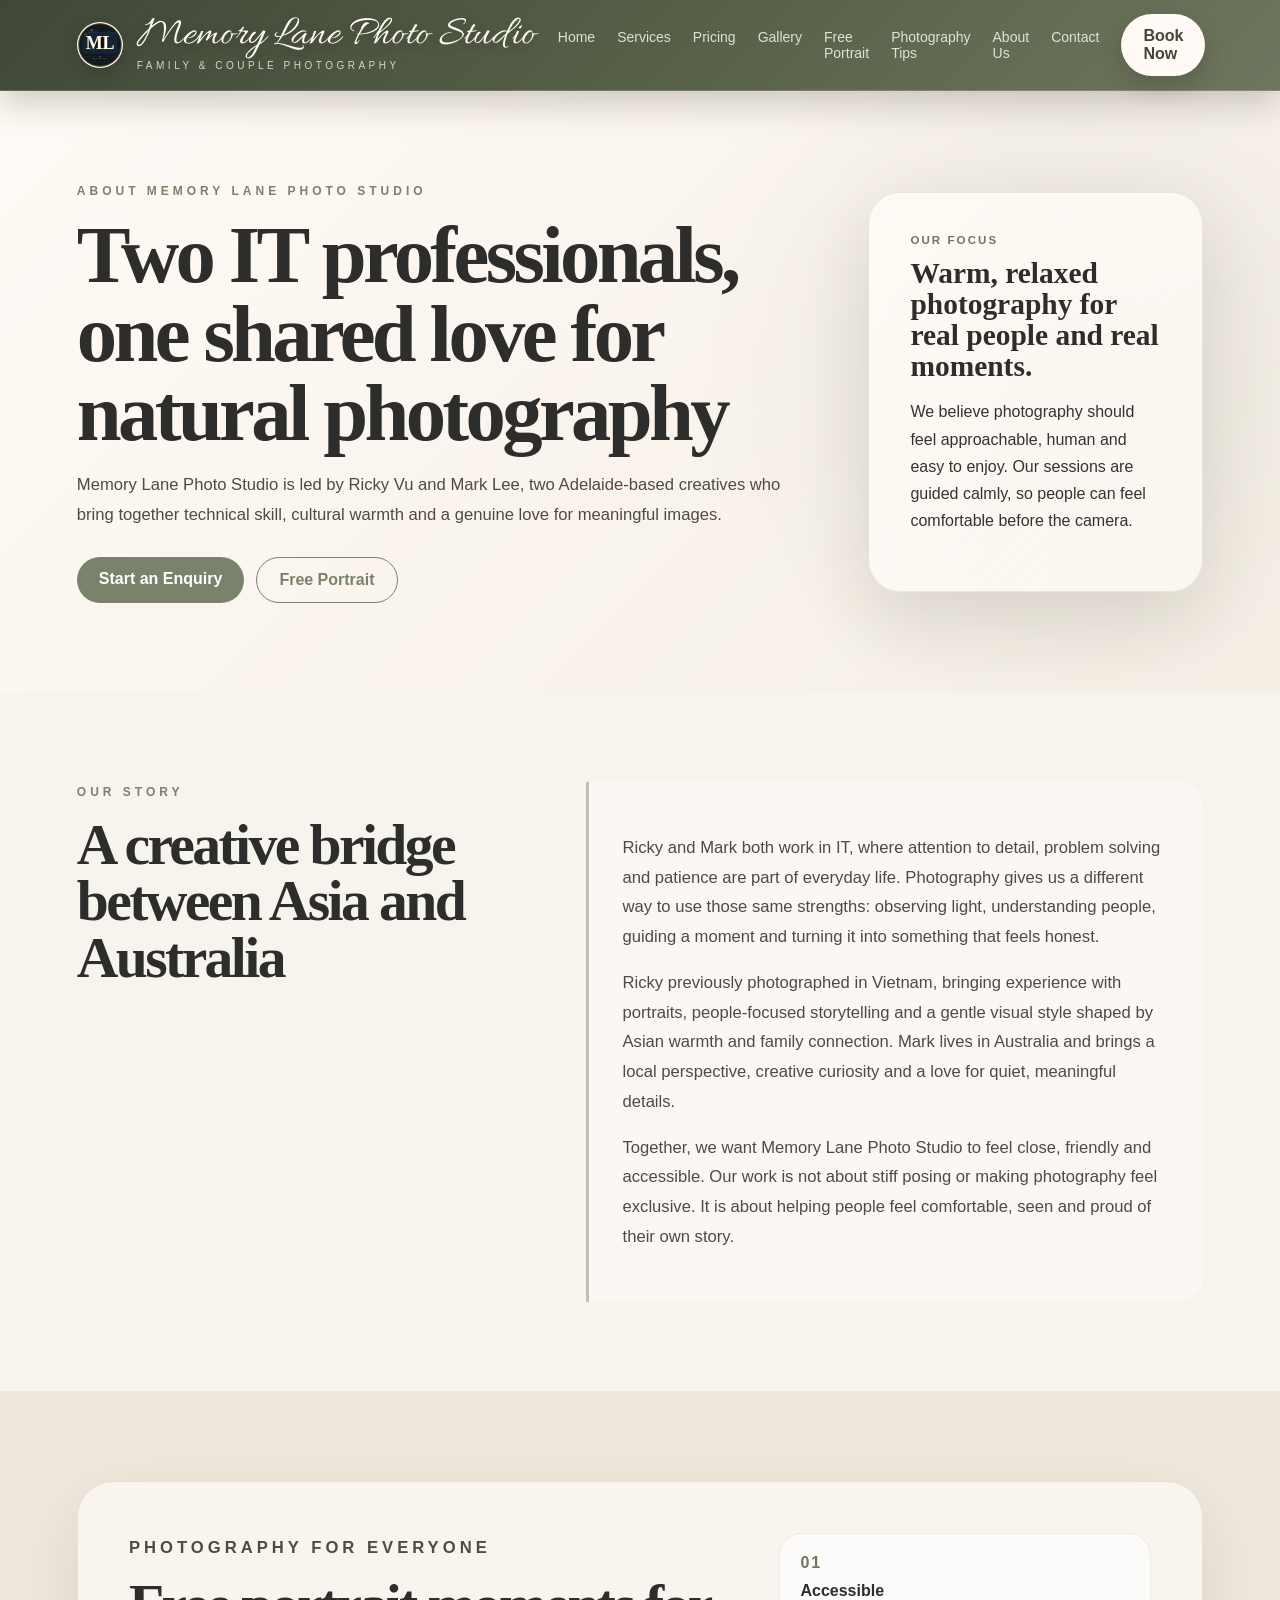
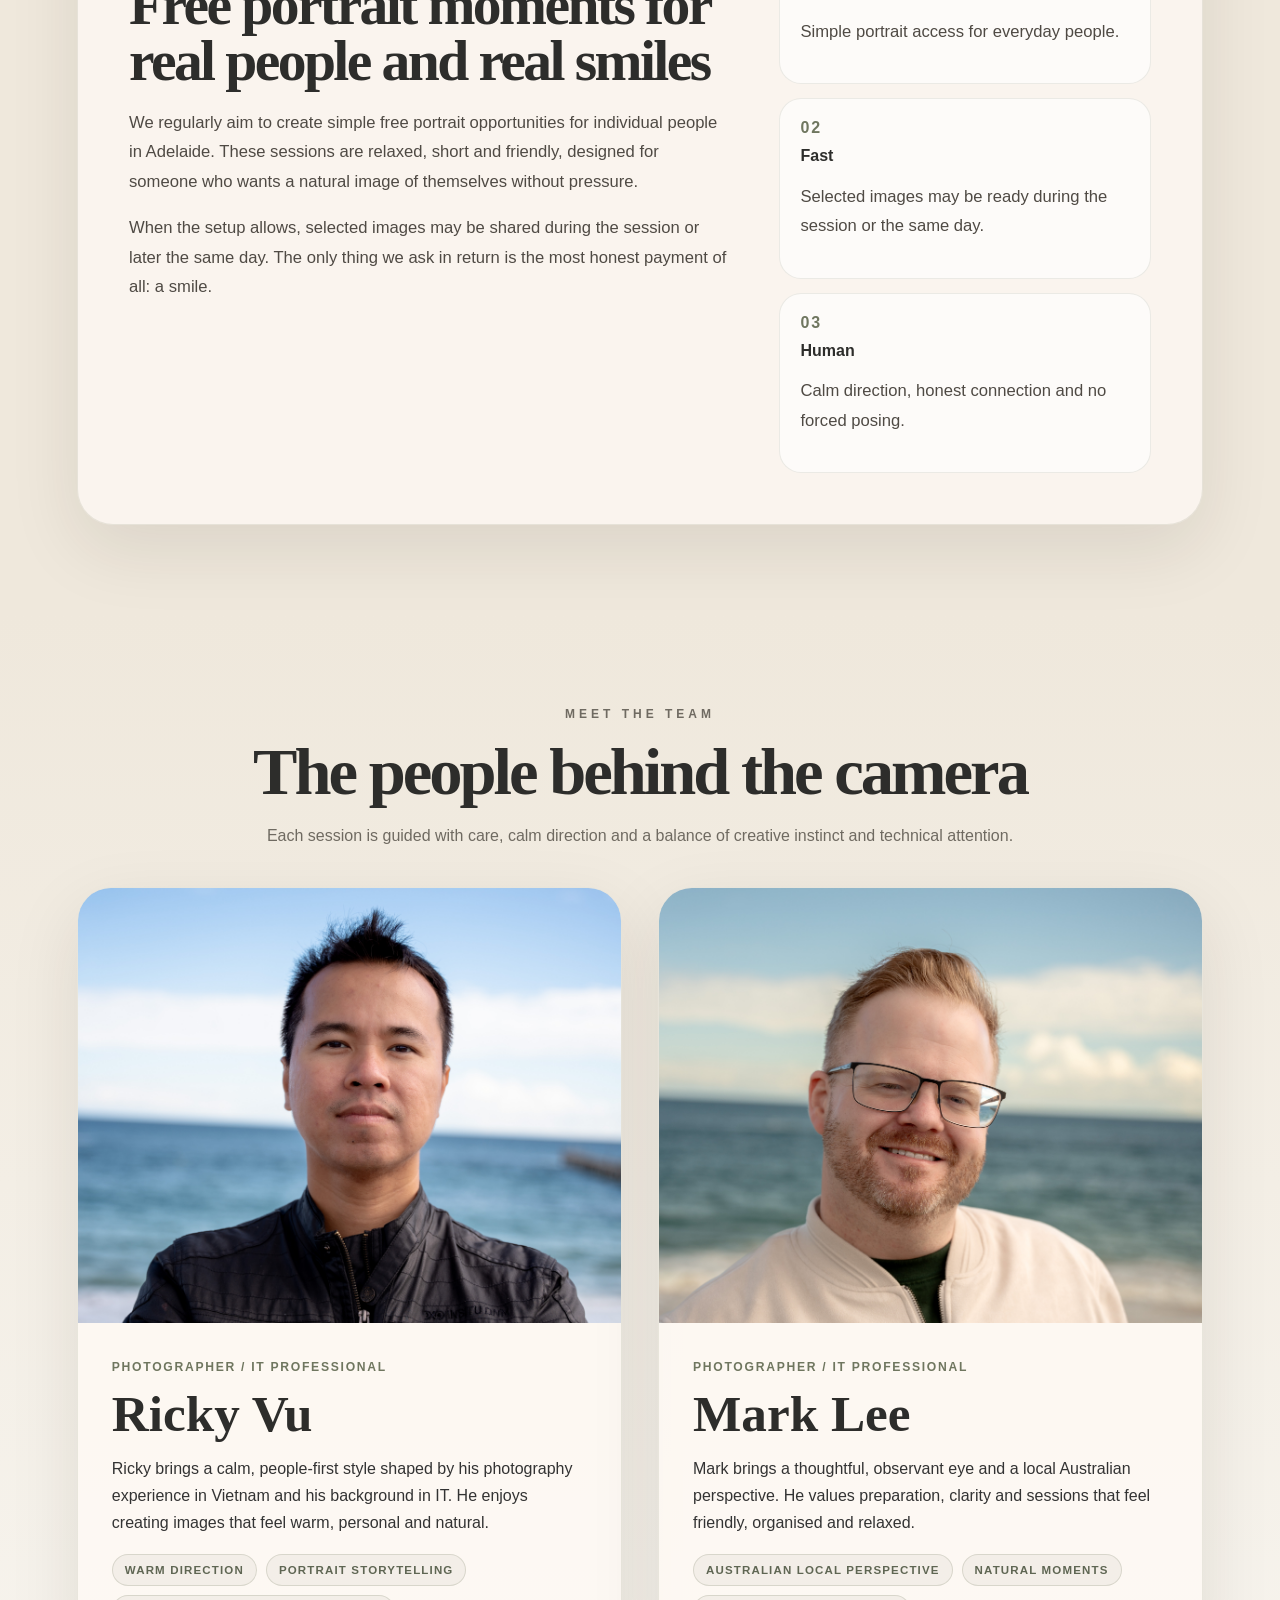
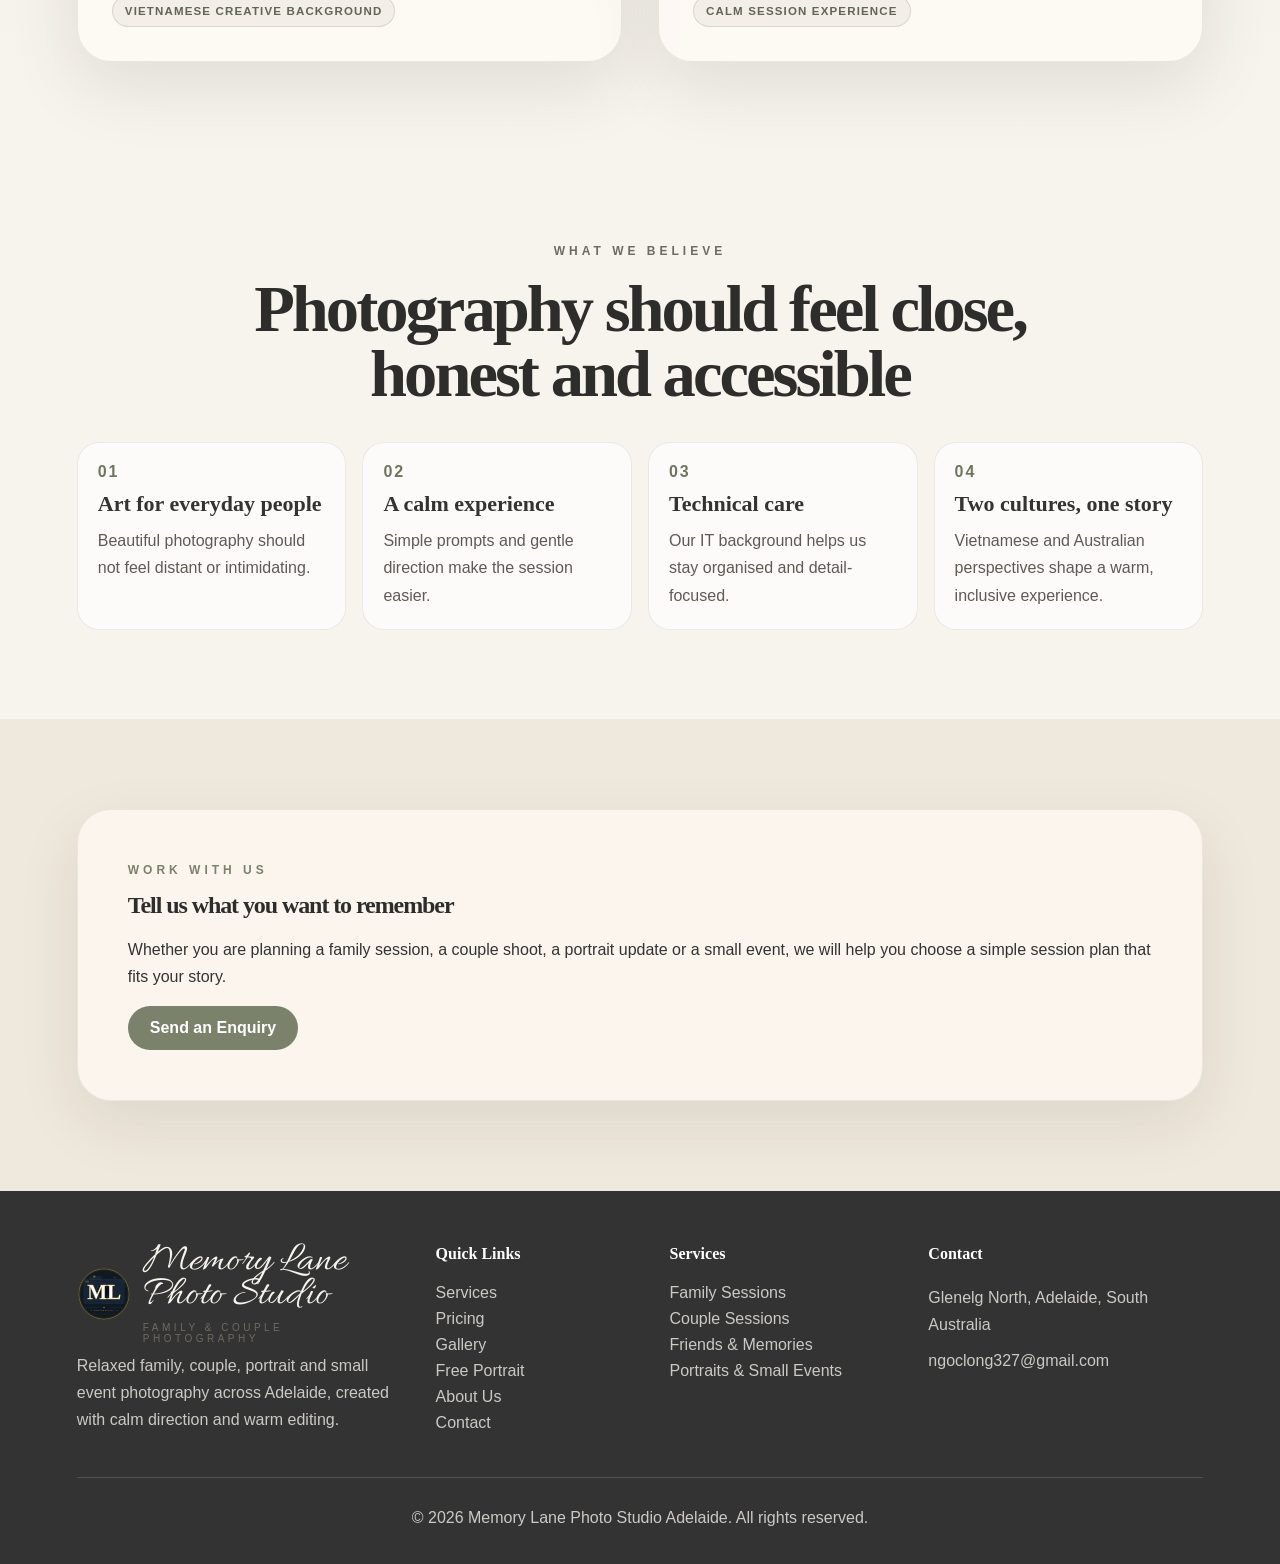
==== commit cfecde7d: "Polish About Us and Free Portrait pages" ====
--- a/aboutus.html
+++ b/aboutus.html
@@ -42,7 +42,7 @@
   <link rel="preconnect" href="https://fonts.googleapis.com">
   <link rel="preconnect" href="https://fonts.gstatic.com" crossorigin>
   <link href="https://fonts.googleapis.com/css2?family=Allura&display=swap" rel="stylesheet">
-  <link rel="stylesheet" href="css/style.css?v=20260619-aboutus-freeportrait-polish">
+  <link rel="stylesheet" href="css/style.css?v=20260623-about-free-final">
 </head>
 <body>
 
--- a/css/style.css
+++ b/css/style.css
@@ -3668,203 +3668,237 @@
 }
 
 /* =========================================================
-   FREE PORTRAIT PLAN + ADMIN SUPPORT - 20260619-freeportrait-plan
+   SERVICES CAROUSEL + IPAD HERO FIX - 20260622-carousel-ipad-fix
+   Keep this block at the very end of the file.
    ========================================================= */
 
-.free-portrait-plan-section {
+.services-photo-showcase {
+  isolation: isolate !important;
+}
+
+.services-hero-slider {
+  position: absolute !important;
+  inset: 0 !important;
+  width: 100% !important;
+  height: 100% !important;
+  min-height: 100% !important;
+  overflow: hidden !important;
+  background: #e9e1d4 !important;
+}
+
+.services-hero-loading {
+  position: absolute !important;
+  inset: 0 !important;
+  z-index: 2 !important;
+  display: grid !important;
+  place-items: center !important;
+  align-content: center !important;
+  gap: 10px !important;
+  padding: 28px !important;
+  text-align: center !important;
   background:
-    radial-gradient(circle at 85% 18%, rgba(123, 130, 107, 0.10), transparent 32%),
-    #efe8dc !important;
-}
-
-.free-portrait-plan-shell {
-  display: grid;
-  gap: 30px;
-}
-
-.free-portrait-plan-heading {
-  max-width: 820px;
-}
-
-.free-portrait-plan-heading h2 {
-  margin: 12px 0;
-  font-family: Georgia, serif;
-  font-size: clamp(38px, 4.6vw, 68px);
-  line-height: 1.04;
-  letter-spacing: -0.045em;
-}
-
-.free-portrait-plan-heading p {
-  max-width: 680px;
-  color: #6f6a61;
-}
-
-.free-portrait-plan-card {
-  border: 1px solid rgba(123, 130, 107, 0.16);
-  border-radius: 38px;
-  background:
-    linear-gradient(135deg, rgba(255, 250, 245, 0.92), rgba(255, 250, 245, 0.68)),
-    rgba(255, 250, 245, 0.72);
-  box-shadow: 0 28px 76px rgba(42, 31, 24, 0.12);
-}
-
-.free-portrait-plan-loading,
-.free-portrait-no-plan {
-  padding: clamp(30px, 5vw, 54px);
-}
-
-.free-portrait-no-plan {
-  max-width: 780px;
-}
-
-.free-portrait-no-plan h3,
-.free-portrait-published-plan h3 {
-  margin: 14px 0 16px;
-  font-family: Georgia, serif;
-  font-size: clamp(30px, 3.2vw, 48px);
-  line-height: 1.06;
-  letter-spacing: -0.035em;
-}
-
-.free-portrait-plan-status {
-  display: inline-flex;
-  min-height: 32px;
-  align-items: center;
-  padding: 0 14px;
-  border-radius: 999px;
-  background: rgba(123, 130, 107, 0.11);
-  color: #5f6653;
-  font-size: 0.72rem;
-  font-weight: 900;
-  letter-spacing: 0.14em;
-  text-transform: uppercase;
-}
-
-.free-portrait-published-plan {
-  display: grid;
-  grid-template-columns: minmax(0, 1fr) minmax(320px, 0.54fr);
-  gap: clamp(26px, 4vw, 54px);
-  padding: clamp(24px, 4vw, 42px);
-  align-items: stretch;
-}
-
-.free-portrait-plan-content p {
-  color: #5f5a53;
-}
-
-.free-portrait-detail-grid {
-  display: grid;
-  grid-template-columns: repeat(2, minmax(0, 1fr));
-  gap: 14px;
-  margin: 26px 0;
-}
-
-.free-portrait-detail-grid div,
-.free-portrait-info-item {
-  padding: 18px;
-  border: 1px solid rgba(123, 130, 107, 0.14);
-  border-radius: 20px;
-  background: rgba(255, 255, 255, 0.58);
-}
-
-.free-portrait-detail-grid strong,
-.free-portrait-info-item strong {
-  display: block;
-  margin-bottom: 6px;
-  color: #3f4738;
-  font-size: 0.78rem;
-  font-weight: 900;
-  letter-spacing: 0.12em;
-  text-transform: uppercase;
-}
-
-.free-portrait-detail-grid span,
-.free-portrait-info-item p {
-  color: #5f5a53;
-  line-height: 1.58;
-}
-
-.free-portrait-info-list {
-  display: grid;
-  gap: 12px;
-  margin: 0 0 28px;
-}
-
-.free-portrait-info-item p {
-  margin: 0;
-}
-
-.free-portrait-plan-map {
-  display: grid;
-  align-content: stretch;
-  gap: 12px;
-}
-
-.free-portrait-plan-map iframe {
-  width: 100%;
-  min-height: 420px;
-  height: 100%;
-  border: 0;
-  border-radius: 28px;
-  box-shadow: 0 18px 50px rgba(42, 31, 24, 0.14);
-}
-
-.free-portrait-map-placeholder {
-  display: grid;
-  place-items: center;
-  min-height: 420px;
-  padding: 28px;
-  border: 1px solid rgba(123, 130, 107, 0.14);
-  border-radius: 28px;
-  background: #efe8dc;
-  color: #6f6a61;
-  text-align: center;
-}
-
-.free-portrait-map-link {
-  display: inline-flex;
-  justify-content: center;
-  width: 100%;
-  padding: 12px 16px;
-  border: 1px solid rgba(123, 130, 107, 0.28);
-  border-radius: 999px;
-  color: #5f6653;
-  font-weight: 800;
-}
-
-@media (max-width: 980px) {
-  .free-portrait-published-plan,
-  .free-portrait-detail-grid {
-    grid-template-columns: 1fr;
-  }
-
-  .free-portrait-plan-map iframe,
-  .free-portrait-map-placeholder {
-    min-height: 320px;
-  }
-}
-
-@media (max-width: 760px) {
-  .free-portrait-plan-card {
-    border-radius: 26px;
-  }
-
-  .free-portrait-no-plan,
-  .free-portrait-published-plan {
-    padding: 22px;
-  }
-
-  .free-portrait-detail-grid div,
-  .free-portrait-info-item {
-    padding: 16px;
-    border-radius: 18px;
-  }
-}
-
+    radial-gradient(circle at 60% 36%, rgba(123, 130, 107, 0.16), transparent 32%),
+    linear-gradient(135deg, #efe8dc 0%, #d9d0bd 100%) !important;
+  color: #3f4738 !important;
+}
+
+.services-hero-loading span {
+  color: #6f765f !important;
+  font-size: 0.72rem !important;
+  font-weight: 900 !important;
+  letter-spacing: 0.20em !important;
+  text-transform: uppercase !important;
+}
+
+.services-hero-loading strong {
+  max-width: 260px !important;
+  font-family: Georgia, serif !important;
+  font-size: clamp(24px, 2.5vw, 34px) !important;
+  line-height: 1.08 !important;
+}
+
+.services-hero-slide,
+.services-hero-slide.active {
+  position: absolute !important;
+  inset: 0 !important;
+}
+
+.services-hero-slide img {
+  width: 100% !important;
+  height: 100% !important;
+  object-fit: cover !important;
+  object-position: center !important;
+}
+
+.services-showcase-label {
+  z-index: 5 !important;
+}
+
+/* iPad / tablet portrait: avoid squeezed desktop hero columns */
+@media (min-width: 761px) and (max-width: 1180px) and (orientation: portrait) {
+  body .hero.hero-static {
+    display: flex !important;
+    flex-direction: column !important;
+    align-items: center !important;
+    gap: 28px !important;
+    min-height: auto !important;
+    padding: 56px 7% 70px !important;
+    background:
+      radial-gradient(circle at 70% 78%, rgba(123, 130, 107, 0.16), transparent 38%),
+      linear-gradient(135deg, #fffaf5 0%, #f2ece3 100%) !important;
+  }
+
+  body .hero.hero-static .hero-content {
+    width: min(760px, 100%) !important;
+    max-width: 760px !important;
+    margin: 0 auto !important;
+    padding: 0 !important;
+    align-self: center !important;
+  }
+
+  body .hero.hero-static .hero-content .eyebrow {
+    max-width: 620px !important;
+    margin: 0 0 18px !important;
+    font-size: 12px !important;
+    line-height: 1.5 !important;
+    letter-spacing: 0.30em !important;
+  }
+
+  body .hero.hero-static .hero-content h1 {
+    max-width: 720px !important;
+    margin: 0 !important;
+    font-size: clamp(56px, 8vw, 82px) !important;
+    line-height: 0.98 !important;
+    letter-spacing: -0.045em !important;
+  }
+
+  body .hero.hero-static .hero-divider {
+    width: 110px !important;
+    height: 7px !important;
+    margin: 26px 0 24px !important;
+  }
+
+  body .hero.hero-static .hero-editorial-note {
+    width: min(700px, 100%) !important;
+    max-width: 700px !important;
+    margin: 0 !important;
+    padding: 24px 28px !important;
+    border: 1px solid rgba(123, 130, 107, 0.16) !important;
+    border-left: 4px solid rgba(123, 130, 107, 0.62) !important;
+    border-radius: 24px !important;
+    background: rgba(255, 250, 245, 0.74) !important;
+    box-shadow: 0 18px 44px rgba(42, 31, 24, 0.10) !important;
+    backdrop-filter: blur(10px) !important;
+    -webkit-backdrop-filter: blur(10px) !important;
+  }
+
+  body .hero.hero-static .hero-editorial-note::before,
+  body .hero.hero-static .hero-editorial-note::after {
+    display: none !important;
+  }
+
+  body .hero.hero-static .hero-editorial-kicker {
+    display: block !important;
+    margin-bottom: 10px !important;
+  }
+
+  body .hero.hero-static .hero-content .hero-editorial-note p {
+    max-width: 640px !important;
+    margin: 0 !important;
+    padding: 0 !important;
+    color: #4c4741 !important;
+    font-size: 1rem !important;
+    line-height: 1.72 !important;
+    background: transparent !important;
+    border: 0 !important;
+    box-shadow: none !important;
+  }
+
+  body .hero.hero-static .hero-buttons {
+    display: flex !important;
+    width: min(700px, 100%) !important;
+    max-width: 700px !important;
+    gap: 12px !important;
+    margin-top: 28px !important;
+  }
+
+  body .hero.hero-static .hero-buttons a {
+    width: auto !important;
+    min-width: 180px !important;
+  }
+
+  body .hero.hero-static .hero-static-visual {
+    width: min(560px, 78vw) !important;
+    min-height: auto !important;
+    margin: 6px auto 0 !important;
+  }
+
+  body .hero.hero-static .hero-static-visual::before {
+    width: min(500px, 72vw) !important;
+    height: min(500px, 72vw) !important;
+  }
+
+  body .hero.hero-static .hero-static-visual img {
+    width: min(560px, 78vw) !important;
+    max-height: 560px !important;
+    object-fit: contain !important;
+  }
+}
+
+/* iPad / small tablet landscape: keep two columns but give text room and shrink image */
+@media (min-width: 901px) and (max-width: 1180px) and (orientation: landscape) {
+  body .hero.hero-static {
+    grid-template-columns: minmax(0, 1fr) minmax(360px, 0.72fr) !important;
+    gap: 34px !important;
+    padding: 64px 5.5% 64px !important;
+  }
+
+  body .hero.hero-static .hero-content {
+    max-width: 650px !important;
+  }
+
+  body .hero.hero-static .hero-content h1 {
+    max-width: 650px !important;
+    font-size: clamp(56px, 6.4vw, 76px) !important;
+    line-height: 0.98 !important;
+  }
+
+  body .hero.hero-static .hero-static-visual {
+    min-height: 430px !important;
+    margin-right: 0 !important;
+  }
+
+  body .hero.hero-static .hero-static-visual::before {
+    width: min(430px, 92%) !important;
+    height: min(430px, 92%) !important;
+  }
+
+  body .hero.hero-static .hero-static-visual img {
+    width: min(470px, 100%) !important;
+    max-height: 500px !important;
+  }
+}
+
+/* Tablet services section: keep carousel visible and balanced */
+@media (min-width: 761px) and (max-width: 1180px) {
+  body .services-showcase-layout {
+    grid-template-columns: 1fr !important;
+    gap: 30px !important;
+  }
+
+  body .services-photo-showcase {
+    width: min(760px, 100%) !important;
+    min-height: 440px !important;
+    margin: 0 auto !important;
+  }
+
+  body .services-hero-slide img {
+    object-position: center !important;
+  }
+}
 
 /* =========================================================
-   FREE PORTRAIT PLAN FIX - 20260619-freeportrait-plan-fix
-   Fixes desktop hamburger dash, Google Maps coordinate workflow, compact public plan UI.
+   MOBILE MENU RESTORE + TABLET HEADER FIX - 20260622-mobile-menu-restore
    Keep this block at the very end of the file.
    ========================================================= */
 
@@ -3874,8 +3908,8 @@
   -webkit-appearance: none !important;
   border: 0 !important;
   background: transparent !important;
-  font-size: 0 !important;
-  line-height: 0 !important;
+  padding: 0 !important;
+  font: inherit !important;
 }
 
 .mobile-menu-toggle span {
@@ -3886,54 +3920,102 @@
   display: none !important;
 }
 
-.site-header .nav-menu {
-  min-width: 0 !important;
-}
-
 @media (min-width: 901px) {
-  .site-header {
-    grid-template-columns: auto minmax(0, 1fr) auto !important;
-  }
-
-  .site-header .nav-menu {
-    justify-content: flex-end !important;
+  .mobile-menu-toggle,
+  .mobile-menu-panel {
+    display: none !important;
+  }
+}
+
+@media (max-width: 900px) {
+  body .site-header {
+    position: sticky !important;
+    top: 0 !important;
+    display: grid !important;
+    grid-template-columns: minmax(0, 1fr) auto auto !important;
     align-items: center !important;
-    gap: clamp(14px, 1.45vw, 22px) !important;
-  }
-
-  .site-header .nav-menu a {
-    line-height: 1.15 !important;
-  }
-}
-
-@media (max-width: 900px) {
-  .site-header {
-    grid-template-columns: minmax(0, 1fr) auto !important;
-  }
-
-  .site-header .nav-button {
+    gap: 12px !important;
+    padding: 14px 5% !important;
+    min-height: 76px !important;
+    overflow: visible !important;
+  }
+
+  body .site-header .logo {
+    min-width: 0 !important;
+    width: auto !important;
+    justify-content: flex-start !important;
+  }
+
+  body .site-header .logo-image {
+    width: 48px !important;
+    height: 48px !important;
+    max-width: 48px !important;
+    max-height: 48px !important;
+    flex: 0 0 48px !important;
+  }
+
+  body .site-header .logo strong {
+    display: block !important;
+    max-width: 52vw !important;
+    overflow: hidden !important;
+    color: #fffaf5 !important;
+    font-size: clamp(28px, 4.4vw, 38px) !important;
+    line-height: 0.9 !important;
+    white-space: nowrap !important;
+    text-overflow: ellipsis !important;
+  }
+
+  body .site-header .logo span {
+    display: block !important;
+    max-width: 52vw !important;
+    overflow: hidden !important;
+    color: rgba(255, 250, 245, 0.76) !important;
+    font-size: 8px !important;
+    letter-spacing: 0.24em !important;
+    line-height: 1.2 !important;
+    white-space: nowrap !important;
+    text-overflow: ellipsis !important;
+  }
+
+  body .site-header .nav-menu {
     display: none !important;
+  }
+
+  body .site-header .nav-button {
+    display: inline-flex !important;
+    width: auto !important;
+    min-height: 44px !important;
+    align-items: center !important;
+    justify-content: center !important;
+    padding: 0 18px !important;
+    border-radius: 999px !important;
+    background: #fffaf5 !important;
+    color: #3f4738 !important;
+    font-size: 14px !important;
+    font-weight: 900 !important;
+    line-height: 1.1 !important;
+    white-space: nowrap !important;
+    box-shadow: 0 10px 24px rgba(42, 31, 24, 0.20) !important;
   }
 
   .mobile-menu-toggle {
     display: inline-flex !important;
-    width: 44px !important;
-    height: 44px !important;
+    width: 46px !important;
+    height: 46px !important;
     align-items: center !important;
     justify-content: center !important;
     flex-direction: column !important;
     gap: 5px !important;
-    border: 1px solid rgba(255, 250, 245, 0.38) !important;
+    border: 1px solid rgba(255, 250, 245, 0.42) !important;
     border-radius: 999px !important;
-    background: rgba(255, 250, 245, 0.10) !important;
-    color: #fffaf5 !important;
+    background: rgba(255, 250, 245, 0.12) !important;
     cursor: pointer !important;
-    box-shadow: 0 8px 20px rgba(42, 31, 24, 0.16) !important;
+    box-shadow: 0 8px 20px rgba(42, 31, 24, 0.18) !important;
   }
 
   .mobile-menu-toggle span {
     display: block !important;
-    width: 19px !important;
+    width: 20px !important;
     height: 2px !important;
     border-radius: 999px !important;
     background: #fffaf5 !important;
@@ -3957,175 +4039,91 @@
     top: calc(100% + 10px) !important;
     left: 5% !important;
     right: 5% !important;
-    z-index: 80 !important;
+    z-index: 200 !important;
     display: grid !important;
-    gap: 4px !important;
+    gap: 5px !important;
     padding: 16px !important;
-    border: 1px solid rgba(255, 250, 245, 0.22) !important;
-    border-radius: 22px !important;
+    border: 1px solid rgba(123, 130, 107, 0.20) !important;
+    border-radius: 24px !important;
     background: #fffaf5 !important;
-    box-shadow: 0 20px 50px rgba(42, 31, 24, 0.28) !important;
+    box-shadow: 0 22px 60px rgba(42, 31, 24, 0.28) !important;
   }
 
   .mobile-menu-panel a {
     display: flex !important;
+    min-height: 44px !important;
     align-items: center !important;
-    min-height: 42px !important;
     padding: 0 14px !important;
-    border-radius: 14px !important;
+    border-radius: 15px !important;
     color: #3f4738 !important;
-    font-size: 14px !important;
-    font-weight: 800 !important;
+    font-size: 15px !important;
+    font-weight: 850 !important;
   }
 
   .mobile-menu-panel a:hover,
-  .mobile-menu-panel a[aria-current="page"] {
+  .mobile-menu-panel a:focus-visible {
     background: rgba(123, 130, 107, 0.12) !important;
-  }
-}
-
-.free-portrait-preview-map {
-  min-height: 220px !important;
-  align-content: center !important;
-  padding: 0 !important;
-  text-align: center !important;
-}
-
-.free-portrait-preview-map iframe {
-  height: 220px !important;
-  min-height: 220px !important;
-}
-
-.free-portrait-preview-map-empty {
-  padding: 22px !important;
-  color: #77665b !important;
-  line-height: 1.55 !important;
-}
-
-.free-portrait-plan-section {
-  padding-top: 72px !important;
-  padding-bottom: 72px !important;
-}
-
-.free-portrait-plan-heading h2 {
-  font-size: clamp(34px, 4.1vw, 54px) !important;
-}
-
-.free-portrait-plan-heading p {
-  max-width: 590px !important;
-}
-
-.free-portrait-published-plan.free-portrait-plan-simple {
-  display: grid !important;
-  grid-template-columns: minmax(0, 1fr) minmax(300px, 390px) !important;
-  gap: clamp(22px, 3vw, 36px) !important;
-  padding: clamp(22px, 3vw, 34px) !important;
-  border-radius: 30px !important;
-}
-
-.free-portrait-published-plan.free-portrait-plan-simple h3 {
-  margin-bottom: 10px !important;
-  font-size: clamp(30px, 3.1vw, 46px) !important;
-}
-
-.free-portrait-plan-summary {
-  max-width: 620px !important;
-  margin-bottom: 22px !important;
-  color: #5f5a53 !important;
-  font-size: 1.02rem !important;
-  line-height: 1.7 !important;
-}
-
-.free-portrait-simple-details {
-  display: grid !important;
-  grid-template-columns: repeat(3, minmax(0, 1fr)) !important;
-  gap: 12px !important;
-  margin: 20px 0 18px !important;
-}
-
-.free-portrait-simple-details div {
-  padding: 16px !important;
-  border: 1px solid rgba(123, 130, 107, 0.14) !important;
-  border-radius: 18px !important;
-  background: rgba(255, 255, 255, 0.58) !important;
-}
-
-.free-portrait-simple-details strong {
-  display: block !important;
-  margin-bottom: 6px !important;
-  color: #3f4738 !important;
-  font-size: 0.72rem !important;
-  font-weight: 900 !important;
-  letter-spacing: 0.12em !important;
-  text-transform: uppercase !important;
-}
-
-.free-portrait-simple-details span {
-  color: #4f4a44 !important;
-  line-height: 1.45 !important;
-}
-
-.free-portrait-simple-notes {
-  display: grid !important;
-  gap: 8px !important;
-  margin: 18px 0 24px !important;
-}
-
-.free-portrait-simple-notes p {
-  margin: 0 !important;
-  color: #5f5a53 !important;
-  line-height: 1.62 !important;
-}
-
-.free-portrait-plan-map {
-  align-self: start !important;
-  gap: 10px !important;
-}
-
-.free-portrait-plan-map iframe,
-.free-portrait-map-placeholder {
-  width: 100% !important;
-  min-height: 240px !important;
-  height: 240px !important;
-  border-radius: 22px !important;
-}
-
-.free-portrait-map-placeholder {
-  padding: 20px !important;
-}
-
-.free-portrait-map-link {
-  padding: 10px 14px !important;
-  font-size: 0.9rem !important;
-}
-
-@media (max-width: 980px) {
-  .free-portrait-published-plan.free-portrait-plan-simple,
-  .free-portrait-simple-details {
-    grid-template-columns: 1fr !important;
-  }
-
-  .free-portrait-plan-map iframe,
-  .free-portrait-map-placeholder {
-    min-height: 220px !important;
-    height: 220px !important;
-  }
-}
-
-@media (max-width: 760px) {
-  .free-portrait-plan-section {
-    padding-top: 52px !important;
-    padding-bottom: 52px !important;
-  }
-
-  .free-portrait-published-plan.free-portrait-plan-simple {
-    padding: 20px !important;
-    border-radius: 24px !important;
-  }
-}
+    outline: none !important;
+  }
+}
+
+@media (max-width: 620px) {
+  body .site-header {
+    grid-template-columns: minmax(0, 1fr) auto auto !important;
+    gap: 9px !important;
+    padding: 12px 14px !important;
+  }
+
+  body .site-header .logo-image {
+    width: 42px !important;
+    height: 42px !important;
+    max-width: 42px !important;
+    max-height: 42px !important;
+    flex-basis: 42px !important;
+  }
+
+  body .site-header .logo strong {
+    max-width: 46vw !important;
+    font-size: clamp(24px, 7.5vw, 30px) !important;
+  }
+
+  body .site-header .logo span {
+    max-width: 46vw !important;
+    font-size: 7px !important;
+    letter-spacing: 0.18em !important;
+  }
+
+  body .site-header .nav-button {
+    min-height: 40px !important;
+    padding: 0 14px !important;
+    font-size: 13px !important;
+  }
+
+  .mobile-menu-toggle {
+    width: 42px !important;
+    height: 42px !important;
+  }
+}
+
+@media (max-width: 470px) {
+  body .site-header {
+    grid-template-columns: minmax(0, 1fr) auto !important;
+  }
+
+  body .site-header .nav-button {
+    display: none !important;
+  }
+
+  body .site-header .logo strong,
+  body .site-header .logo span {
+    max-width: 68vw !important;
+  }
+}
+
 
 /* =========================================================
-   ABOUT + FREE PORTRAIT POLISH - 20260619-aboutus-freeportrait-polish
+   ABOUT US + FREE PORTRAIT FINAL POLISH - 20260623-about-free-final
+   Purpose: restore proper editorial layout for aboutus.html and freeportrait.html.
    Keep this block at the very end of the file.
    ========================================================= */
 
@@ -4136,21 +4134,27 @@
 
 .about-polish-page .section,
 .free-portrait-polish-page .section {
-  padding-left: max(6%, 28px) !important;
-  padding-right: max(6%, 28px) !important;
+  padding: clamp(58px, 7vw, 98px) max(6%, 28px) !important;
 }
 
 .about-polish-hero,
 .free-polish-hero {
   display: grid !important;
-  grid-template-columns: minmax(0, 1fr) minmax(320px, 0.48fr) !important;
+  grid-template-columns: minmax(0, 1fr) minmax(310px, 0.46fr) !important;
   align-items: center !important;
   gap: clamp(28px, 5vw, 70px) !important;
-  min-height: 590px !important;
+  min-height: 560px !important;
   background:
-    radial-gradient(circle at 84% 42%, rgba(123, 130, 107, 0.10), transparent 33%),
+    radial-gradient(circle at 82% 44%, rgba(123, 130, 107, 0.12), transparent 33%),
     linear-gradient(135deg, #fffaf5 0%, #f4eee5 100%) !important;
   overflow: hidden !important;
+}
+
+.about-polish-copy,
+.free-polish-hero-copy,
+.free-polish-copy-block,
+.about-polish-kicker-block {
+  min-width: 0 !important;
 }
 
 .about-polish-hero h1,
@@ -4172,8 +4176,8 @@
 
 .about-polish-hero h1,
 .free-polish-hero h1 {
-  max-width: 760px !important;
-  font-size: clamp(48px, 7vw, 92px) !important;
+  max-width: 780px !important;
+  font-size: clamp(44px, 6.3vw, 86px) !important;
 }
 
 .about-polish-copy p:not(.eyebrow),
@@ -4197,13 +4201,19 @@
   margin-top: 28px !important;
 }
 
+.about-polish-actions .primary-button,
+.about-polish-actions .secondary-button,
+.free-polish-actions .primary-button,
+.free-polish-actions .secondary-button {
+  width: auto !important;
+}
+
 .about-polish-card,
 .free-polish-promise-card {
   padding: clamp(26px, 3.2vw, 42px) !important;
   border: 1px solid rgba(123, 130, 107, 0.16) !important;
   border-radius: 32px !important;
-  background:
-    linear-gradient(135deg, rgba(255,250,245,0.95), rgba(255,250,245,0.72)) !important;
+  background: linear-gradient(135deg, rgba(255,250,245,0.95), rgba(255,250,245,0.72)) !important;
   box-shadow: 0 28px 72px rgba(42, 31, 24, 0.12) !important;
 }
 
@@ -4244,11 +4254,11 @@
 .free-polish-copy-block h2,
 .free-polish-section-heading h2,
 .free-polish-cta-card h2 {
-  font-size: clamp(36px, 4.8vw, 68px) !important;
+  font-size: clamp(34px, 4.5vw, 64px) !important;
 }
 
 .about-polish-story-copy {
-  padding: 28px 32px !important;
+  padding: clamp(22px, 3vw, 34px) !important;
   border-left: 3px solid rgba(123, 130, 107, 0.48) !important;
   border-radius: 0 26px 26px 0 !important;
   background: rgba(255, 250, 245, 0.58) !important;
@@ -4416,6 +4426,7 @@
 .about-polish-cta-card,
 .free-polish-cta-card {
   padding: clamp(28px, 4vw, 50px) !important;
+  border: 1px solid rgba(123, 130, 107, 0.12) !important;
   border-radius: 34px !important;
   background: rgba(255, 250, 245, 0.72) !important;
   box-shadow: 0 22px 64px rgba(42,31,24,.09) !important;
@@ -4427,12 +4438,16 @@
 }
 
 .free-polish-plan-section {
-  background: #efe8dc !important;
+  padding-top: 72px !important;
+  padding-bottom: 78px !important;
+  background:
+    radial-gradient(circle at 88% 12%, rgba(123, 130, 107, 0.14), transparent 28%),
+    linear-gradient(180deg, #efe8dc 0%, #f4efe7 100%) !important;
 }
 
 .free-polish-section-heading {
-  max-width: 820px !important;
-  margin-bottom: 28px !important;
+  max-width: 760px !important;
+  margin-bottom: 30px !important;
 }
 
 .free-polish-plan-card {
@@ -4459,13 +4474,6 @@
   font-size: clamp(30px, 3.6vw, 52px) !important;
   line-height: 1.02 !important;
   letter-spacing: -.035em !important;
-}
-
-.free-polish-active-plan-card {
-  display: grid !important;
-  grid-template-columns: minmax(0, 1fr) minmax(290px, 380px) !important;
-  gap: clamp(22px, 3vw, 36px) !important;
-  padding: clamp(22px, 3vw, 34px) !important;
 }
 
 .free-polish-plan-status {
@@ -4483,79 +4491,254 @@
 }
 
 .free-polish-plan-summary {
-  max-width: 620px !important;
+  max-width: 680px !important;
+  margin: 0 0 24px !important;
   color: #5f5a53 !important;
+  font-size: 1.04rem !important;
+  line-height: 1.72 !important;
+}
+
+.free-polish-active-plan-card.free-polish-invitation-layout {
+  display: grid !important;
+  grid-template-columns: minmax(0, 1.12fr) minmax(320px, 0.72fr) !important;
+  gap: clamp(22px, 3vw, 38px) !important;
+  align-items: stretch !important;
+  padding: clamp(24px, 3.4vw, 42px) !important;
+  border: 1px solid rgba(123, 130, 107, 0.18) !important;
+  border-radius: 34px !important;
+  background:
+    linear-gradient(135deg, rgba(255, 250, 245, 0.96), rgba(255, 250, 245, 0.76)),
+    radial-gradient(circle at 8% 0%, rgba(123, 130, 107, 0.14), transparent 35%) !important;
+  box-shadow: 0 28px 76px rgba(42, 31, 24, 0.12) !important;
+}
+
+.free-polish-plan-main-content {
+  display: flex !important;
+  flex-direction: column !important;
+  align-items: flex-start !important;
+}
+
+.free-polish-plan-main-content h3 {
+  max-width: 720px !important;
+  margin: 16px 0 12px !important;
+  font-size: clamp(34px, 4.2vw, 60px) !important;
+  line-height: 0.98 !important;
+}
+
+.free-polish-plan-details.free-polish-plan-details-refined {
+  width: 100% !important;
+  display: grid !important;
+  grid-template-columns: repeat(3, minmax(0, 1fr)) !important;
+  gap: 12px !important;
+  margin: 0 0 18px !important;
+}
+
+.free-polish-plan-details-refined div {
+  min-height: 96px !important;
+  padding: 17px 18px !important;
+  border: 1px solid rgba(123, 130, 107, 0.16) !important;
+  border-radius: 20px !important;
+  background: rgba(255, 255, 255, 0.62) !important;
+  box-shadow: 0 10px 24px rgba(42, 31, 24, 0.05) !important;
+}
+
+.free-polish-plan-details-refined strong {
+  display: block !important;
+  margin-bottom: 8px !important;
+  color: #69705d !important;
+  font-size: 0.68rem !important;
+  font-weight: 900 !important;
+  letter-spacing: 0.18em !important;
+  text-transform: uppercase !important;
+}
+
+.free-polish-plan-details-refined span {
+  color: #342f2a !important;
+  font-size: 1rem !important;
+  line-height: 1.45 !important;
+}
+
+.free-polish-plan-notes.free-polish-plan-notes-refined {
+  width: 100% !important;
+  display: grid !important;
+  gap: 10px !important;
+  margin: 2px 0 26px !important;
+}
+
+.free-polish-plan-notes-refined p {
+  display: grid !important;
+  grid-template-columns: 150px minmax(0, 1fr) !important;
+  gap: 16px !important;
+  align-items: start !important;
+  margin: 0 !important;
+  padding: 14px 0 !important;
+  border-bottom: 1px solid rgba(123, 130, 107, 0.13) !important;
+  color: #5f5a53 !important;
+}
+
+.free-polish-plan-notes-refined p:last-child {
+  border-bottom: 0 !important;
+}
+
+.free-polish-plan-notes-refined strong {
+  color: #3f4738 !important;
+  font-size: 0.76rem !important;
+  font-weight: 900 !important;
+  letter-spacing: 0.12em !important;
+  line-height: 1.4 !important;
+  text-transform: uppercase !important;
+}
+
+.free-polish-plan-notes-refined span {
+  color: #5f5a53 !important;
+  line-height: 1.62 !important;
+}
+
+.free-polish-invitation-aside {
+  align-self: stretch !important;
+  display: flex !important;
+  min-height: 100% !important;
+  border-radius: 30px !important;
+  background: transparent !important;
+  overflow: visible !important;
+}
+
+.free-polish-google-map-card.free-polish-invitation-card {
+  position: relative !important;
+  width: 100% !important;
+  min-height: 100% !important;
+  display: flex !important;
+  flex-direction: column !important;
+  justify-content: center !important;
+  gap: 16px !important;
+  padding: clamp(28px, 3.5vw, 42px) !important;
+  border: 1px solid rgba(255, 250, 245, 0.24) !important;
+  border-radius: 30px !important;
+  background:
+    radial-gradient(circle at 100% 0%, rgba(255, 250, 245, 0.19), transparent 32%),
+    linear-gradient(145deg, #4f583f 0%, #68705b 55%, #7b826b 100%) !important;
+  color: #fffaf5 !important;
+  box-shadow: 0 26px 58px rgba(42, 31, 24, 0.20), inset 0 0 0 1px rgba(255, 250, 245, 0.10) !important;
+  overflow: hidden !important;
+}
+
+.free-polish-google-map-card.free-polish-invitation-card::before {
+  content: "" !important;
+  position: absolute !important;
+  inset: 18px !important;
+  border: 1px solid rgba(255, 250, 245, 0.20) !important;
+  border-radius: 22px !important;
+  pointer-events: none !important;
+}
+
+.free-polish-google-map-card.free-polish-invitation-card::after {
+  content: "ML" !important;
+  position: absolute !important;
+  right: -18px !important;
+  bottom: -24px !important;
+  color: rgba(255, 250, 245, 0.08) !important;
+  font-family: Georgia, serif !important;
+  font-size: 112px !important;
+  font-weight: 900 !important;
+  line-height: 1 !important;
+  pointer-events: none !important;
+}
+
+.free-polish-invitation-topline {
+  position: relative !important;
+  z-index: 1 !important;
+  display: flex !important;
+  justify-content: space-between !important;
+  gap: 14px !important;
+  align-items: center !important;
+  padding-bottom: 12px !important;
+  border-bottom: 1px solid rgba(255, 250, 245, 0.20) !important;
+}
+
+.free-polish-invitation-topline span,
+.free-polish-invitation-topline small {
+  color: rgba(255, 250, 245, 0.82) !important;
+  font-size: 0.68rem !important;
+  font-weight: 900 !important;
+  letter-spacing: 0.18em !important;
+  text-transform: uppercase !important;
+}
+
+.free-polish-google-map-card.free-polish-invitation-card > strong {
+  position: relative !important;
+  z-index: 1 !important;
+  margin-top: 4px !important;
+  color: #fffaf5 !important;
+  font-family: Georgia, serif !important;
+  font-size: clamp(32px, 3.8vw, 48px) !important;
+  line-height: 0.98 !important;
+  letter-spacing: -0.035em !important;
+}
+
+.free-polish-google-map-card.free-polish-invitation-card p {
+  position: relative !important;
+  z-index: 1 !important;
+  margin: 0 !important;
+  color: rgba(255, 250, 245, 0.84) !important;
+  line-height: 1.62 !important;
+}
+
+.free-polish-location-address {
   font-size: 1.02rem !important;
-}
-
-.free-polish-plan-details {
-  display: grid !important;
-  grid-template-columns: repeat(2, minmax(0, 1fr)) !important;
-  gap: 12px !important;
-  margin: 22px 0 !important;
-}
-
-.free-polish-plan-details div,
-.free-polish-note-box {
-  padding: 16px !important;
-  border: 1px solid rgba(123,130,107,.14) !important;
-  border-radius: 18px !important;
-  background: rgba(255,255,255,.58) !important;
-}
-
-.free-polish-plan-details strong,
-.free-polish-note-box strong {
+  font-weight: 700 !important;
+}
+
+.free-polish-location-note {
+  padding-left: 14px !important;
+  border-left: 2px solid rgba(255, 250, 245, 0.30) !important;
+}
+
+.free-polish-map-link {
+  position: relative !important;
+  z-index: 1 !important;
+  display: inline-flex !important;
+  align-items: center !important;
+  justify-content: center !important;
+  width: fit-content !important;
+  min-height: 48px !important;
+  margin-top: 4px !important;
+  padding: 0 22px !important;
+  border-radius: 999px !important;
+  background: #fffaf5 !important;
+  color: #4f583f !important;
+  font-weight: 900 !important;
+  text-decoration: none !important;
+  box-shadow: 0 16px 34px rgba(42, 31, 24, 0.18) !important;
+}
+
+.free-polish-map-link:hover {
+  background: #efe8dc !important;
+  color: #2f362a !important;
+}
+
+.free-polish-invitation-small {
+  position: relative !important;
+  z-index: 1 !important;
   display: block !important;
-  margin-bottom: 6px !important;
-  color: #3f4738 !important;
-  font-size: .72rem !important;
-  font-weight: 900 !important;
-  letter-spacing: .12em !important;
-  text-transform: uppercase !important;
-}
-
-.free-polish-plan-notes {
-  display: grid !important;
-  gap: 8px !important;
-  margin: 0 0 22px !important;
-}
-
-.free-polish-plan-notes p {
-  margin: 0 !important;
-  color: #5f5a53 !important;
-}
-
-.free-polish-map-card {
-  align-self: start !important;
-  overflow: hidden !important;
-  border-radius: 24px !important;
-  background: #e9e1d4 !important;
-}
-
-.free-polish-map-card iframe,
-.free-polish-map-placeholder {
-  display: block !important;
-  width: 100% !important;
-  height: 260px !important;
-  min-height: 260px !important;
-  border: 0 !important;
-}
-
-.free-polish-map-placeholder {
-  display: grid !important;
-  place-items: center !important;
-  padding: 22px !important;
-  color: #6f6a61 !important;
-  text-align: center !important;
-}
-
-.free-polish-map-link {
-  display: flex !important;
-  justify-content: center !important;
-  padding: 12px 16px !important;
-  background: #fffaf5 !important;
-  color: #5f6653 !important;
-  font-weight: 800 !important;
+  max-width: 280px !important;
+  color: rgba(255, 250, 245, 0.72) !important;
+  font-size: 0.82rem !important;
+  line-height: 1.5 !important;
+}
+
+.free-polish-google-map-card-empty.free-polish-invitation-card {
+  background: radial-gradient(circle at 100% 0%, rgba(123, 130, 107, 0.16), transparent 34%), linear-gradient(145deg, #fffaf5 0%, #eee6d9 100%) !important;
+  border-color: rgba(93, 68, 54, 0.12) !important;
+  color: #342f2a !important;
+}
+
+.free-polish-google-map-card-empty.free-polish-invitation-card .free-polish-invitation-topline,
+.free-polish-google-map-card-empty.free-polish-invitation-card p,
+.free-polish-google-map-card-empty.free-polish-invitation-card > strong,
+.free-polish-google-map-card-empty.free-polish-invitation-card .free-polish-invitation-small,
+.free-polish-google-map-card-empty.free-polish-invitation-card .free-polish-invitation-topline span,
+.free-polish-google-map-card-empty.free-polish-invitation-card .free-polish-invitation-topline small {
+  color: #4f4a44 !important;
 }
 
 .free-polish-editorial {
@@ -4577,10 +4760,6 @@
 
 .free-polish-editorial-reverse .free-polish-image-card {
   order: 1 !important;
-}
-
-.free-polish-copy-block {
-  max-width: 720px !important;
 }
 
 .free-polish-image-card {
@@ -4612,12 +4791,35 @@
   color: #5f5a53 !important;
 }
 
+.free-polish-note-box {
+  display: grid !important;
+  gap: 6px !important;
+  margin-top: 22px !important;
+  padding: 18px 20px !important;
+  border-left: 3px solid #7b826b !important;
+  border-radius: 0 20px 20px 0 !important;
+  background: rgba(255,250,245,.68) !important;
+}
+
+@media (max-width: 1040px) {
+  .free-polish-active-plan-card.free-polish-invitation-layout {
+    grid-template-columns: 1fr !important;
+  }
+
+  .free-polish-invitation-aside {
+    min-height: auto !important;
+  }
+
+  .free-polish-google-map-card.free-polish-invitation-card {
+    min-height: 300px !important;
+  }
+}
+
 @media (max-width: 980px) {
   .about-polish-hero,
   .free-polish-hero,
   .about-polish-story-grid,
   .about-polish-community-card,
-  .free-polish-active-plan-card,
   .free-polish-editorial,
   .free-polish-editorial-reverse {
     grid-template-columns: 1fr !important;
@@ -4643,13 +4845,22 @@
   .about-polish-hero,
   .free-polish-hero {
     min-height: auto !important;
-    padding-top: 54px !important;
+    padding-top: 48px !important;
+    padding-bottom: 54px !important;
   }
 
   .about-polish-hero h1,
   .free-polish-hero h1 {
-    font-size: clamp(39px, 11vw, 56px) !important;
+    font-size: clamp(38px, 10.6vw, 56px) !important;
     line-height: 1 !important;
+  }
+
+  .about-polish-actions .primary-button,
+  .about-polish-actions .secondary-button,
+  .free-polish-actions .primary-button,
+  .free-polish-actions .secondary-button {
+    width: 100% !important;
+    text-align: center !important;
   }
 
   .about-polish-card,
@@ -4668,7 +4879,7 @@
 
   .about-polish-profile-grid,
   .about-polish-values-grid,
-  .free-polish-plan-details {
+  .free-polish-plan-details.free-polish-plan-details-refined {
     grid-template-columns: 1fr !important;
   }
 
@@ -4683,17 +4894,45 @@
     display: grid !important;
   }
 
-  .free-polish-map-card iframe,
-  .free-polish-map-placeholder {
-    height: 220px !important;
-    min-height: 220px !important;
+  .free-polish-active-plan-card.free-polish-invitation-layout {
+    padding: 20px !important;
+    border-radius: 26px !important;
+  }
+
+  .free-polish-plan-main-content h3 {
+    font-size: clamp(31px, 9vw, 42px) !important;
+  }
+
+  .free-polish-plan-notes-refined p {
+    grid-template-columns: 1fr !important;
+    gap: 6px !important;
+  }
+
+  .free-polish-google-map-card.free-polish-invitation-card {
+    min-height: 290px !important;
+    padding: 28px 24px !important;
+    border-radius: 24px !important;
+  }
+
+  .free-polish-google-map-card.free-polish-invitation-card::before {
+    inset: 14px !important;
+    border-radius: 18px !important;
+  }
+
+  .free-polish-invitation-topline {
+    flex-direction: column !important;
+    align-items: flex-start !important;
+  }
+
+  .free-polish-map-link {
+    width: 100% !important;
   }
 }
 
 @media (max-width: 420px) {
   .about-polish-hero h1,
   .free-polish-hero h1 {
-    font-size: clamp(35px, 10.5vw, 48px) !important;
+    font-size: clamp(34px, 10.5vw, 46px) !important;
   }
 
   .about-polish-portrait,
@@ -4701,3 +4940,4 @@
     height: 280px !important;
   }
 }
+/* END ABOUT US + FREE PORTRAIT FINAL POLISH */
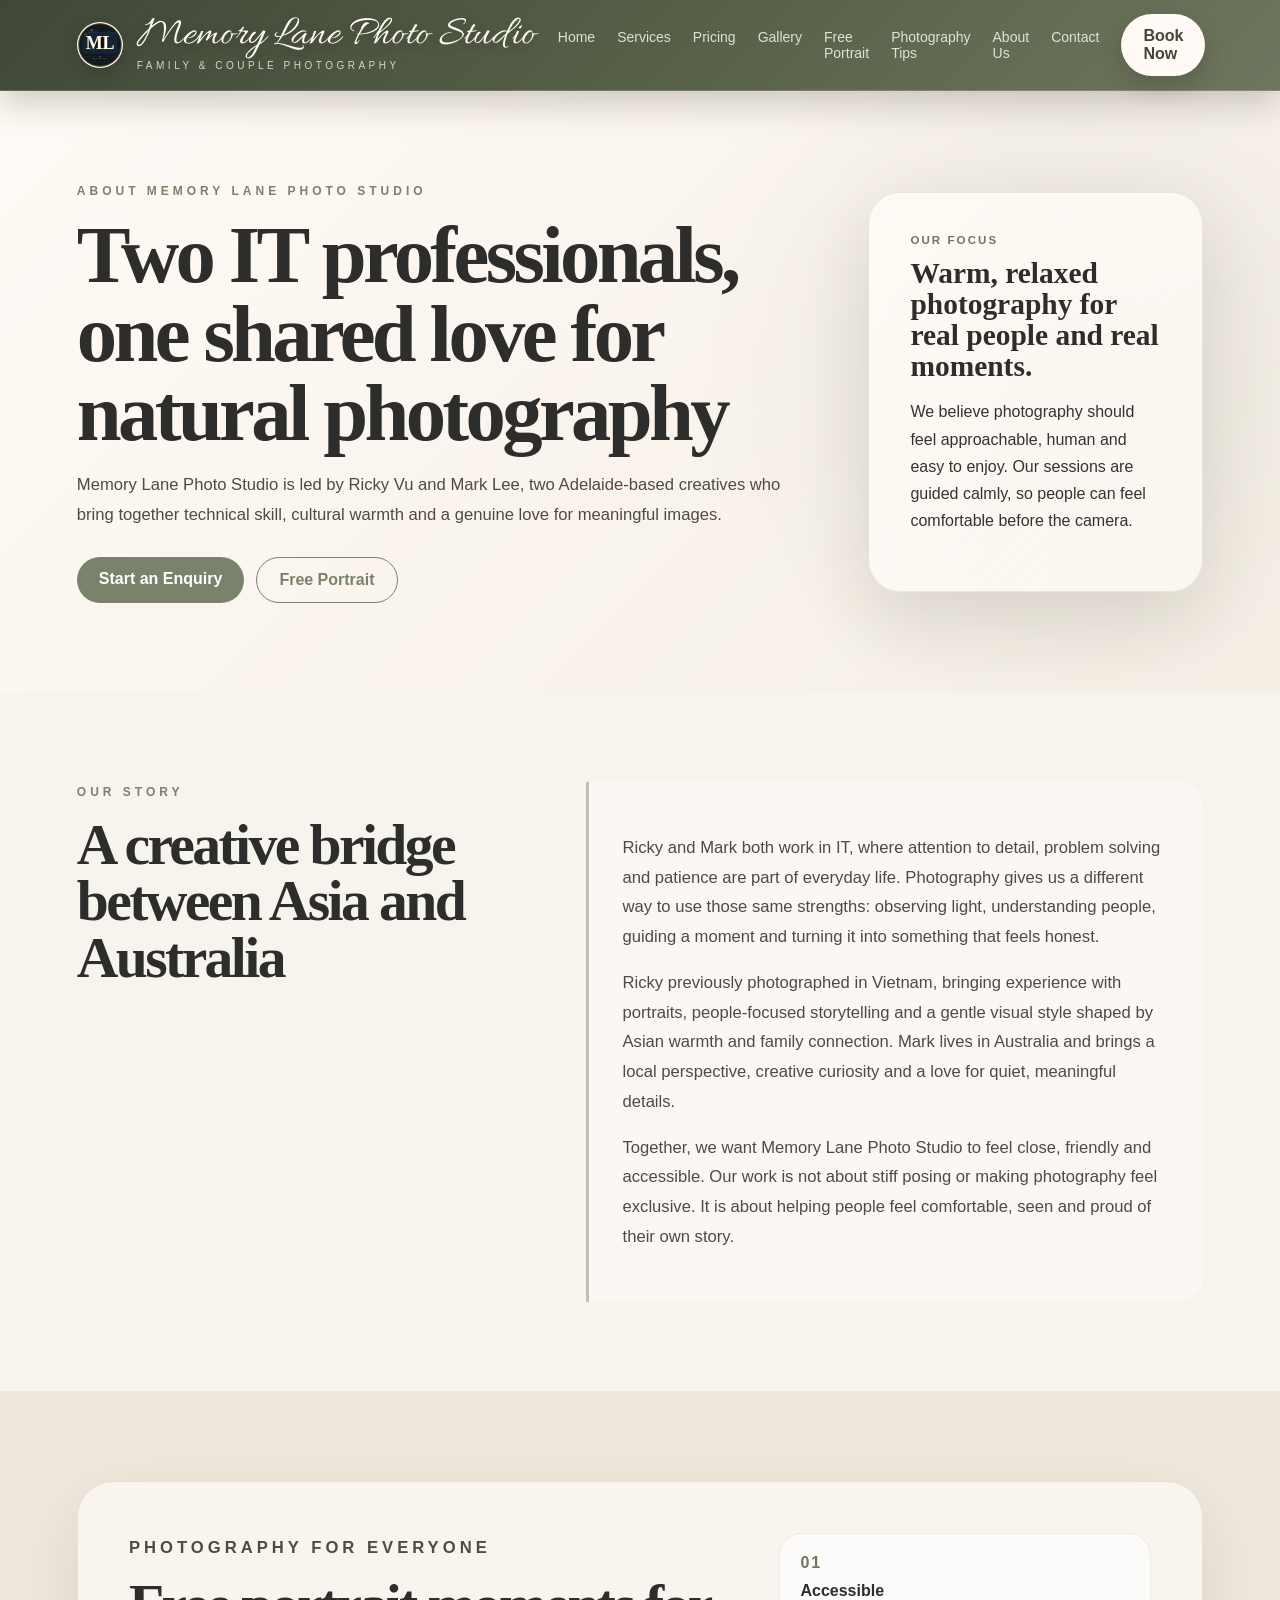
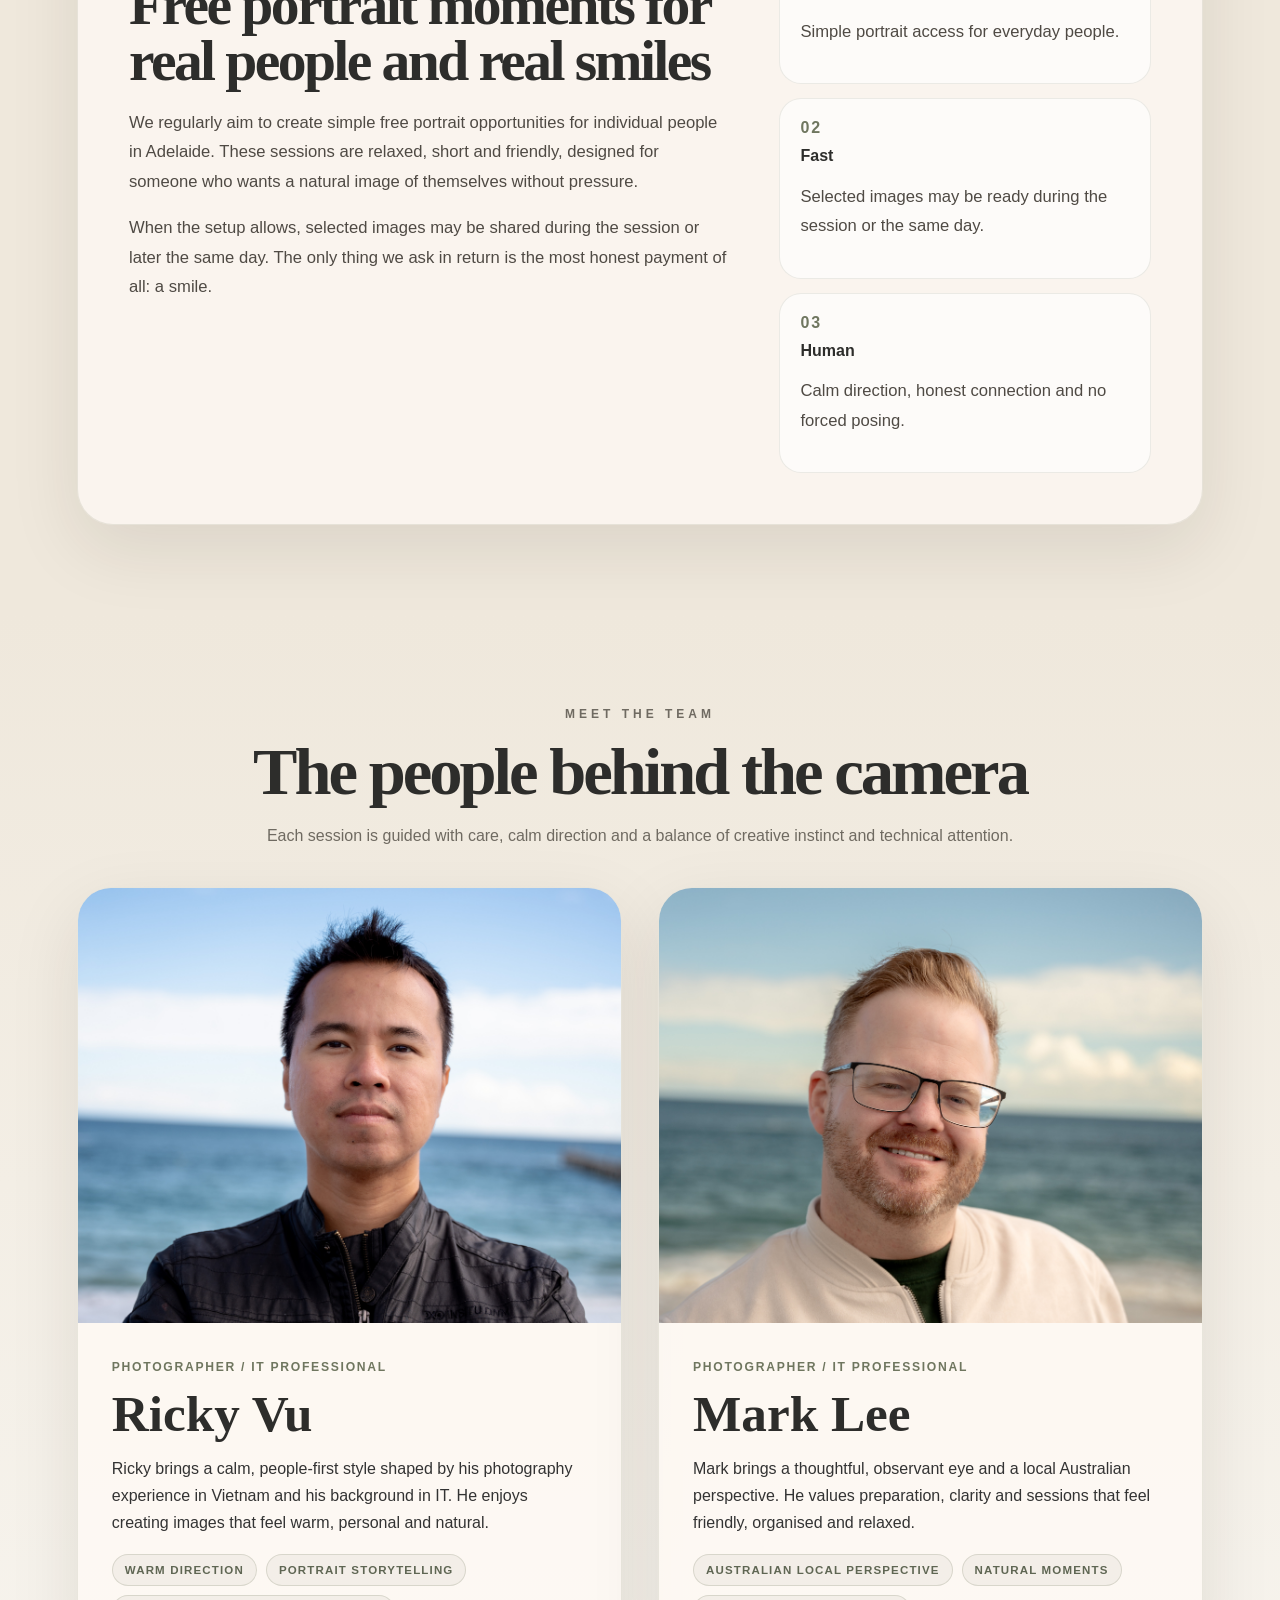
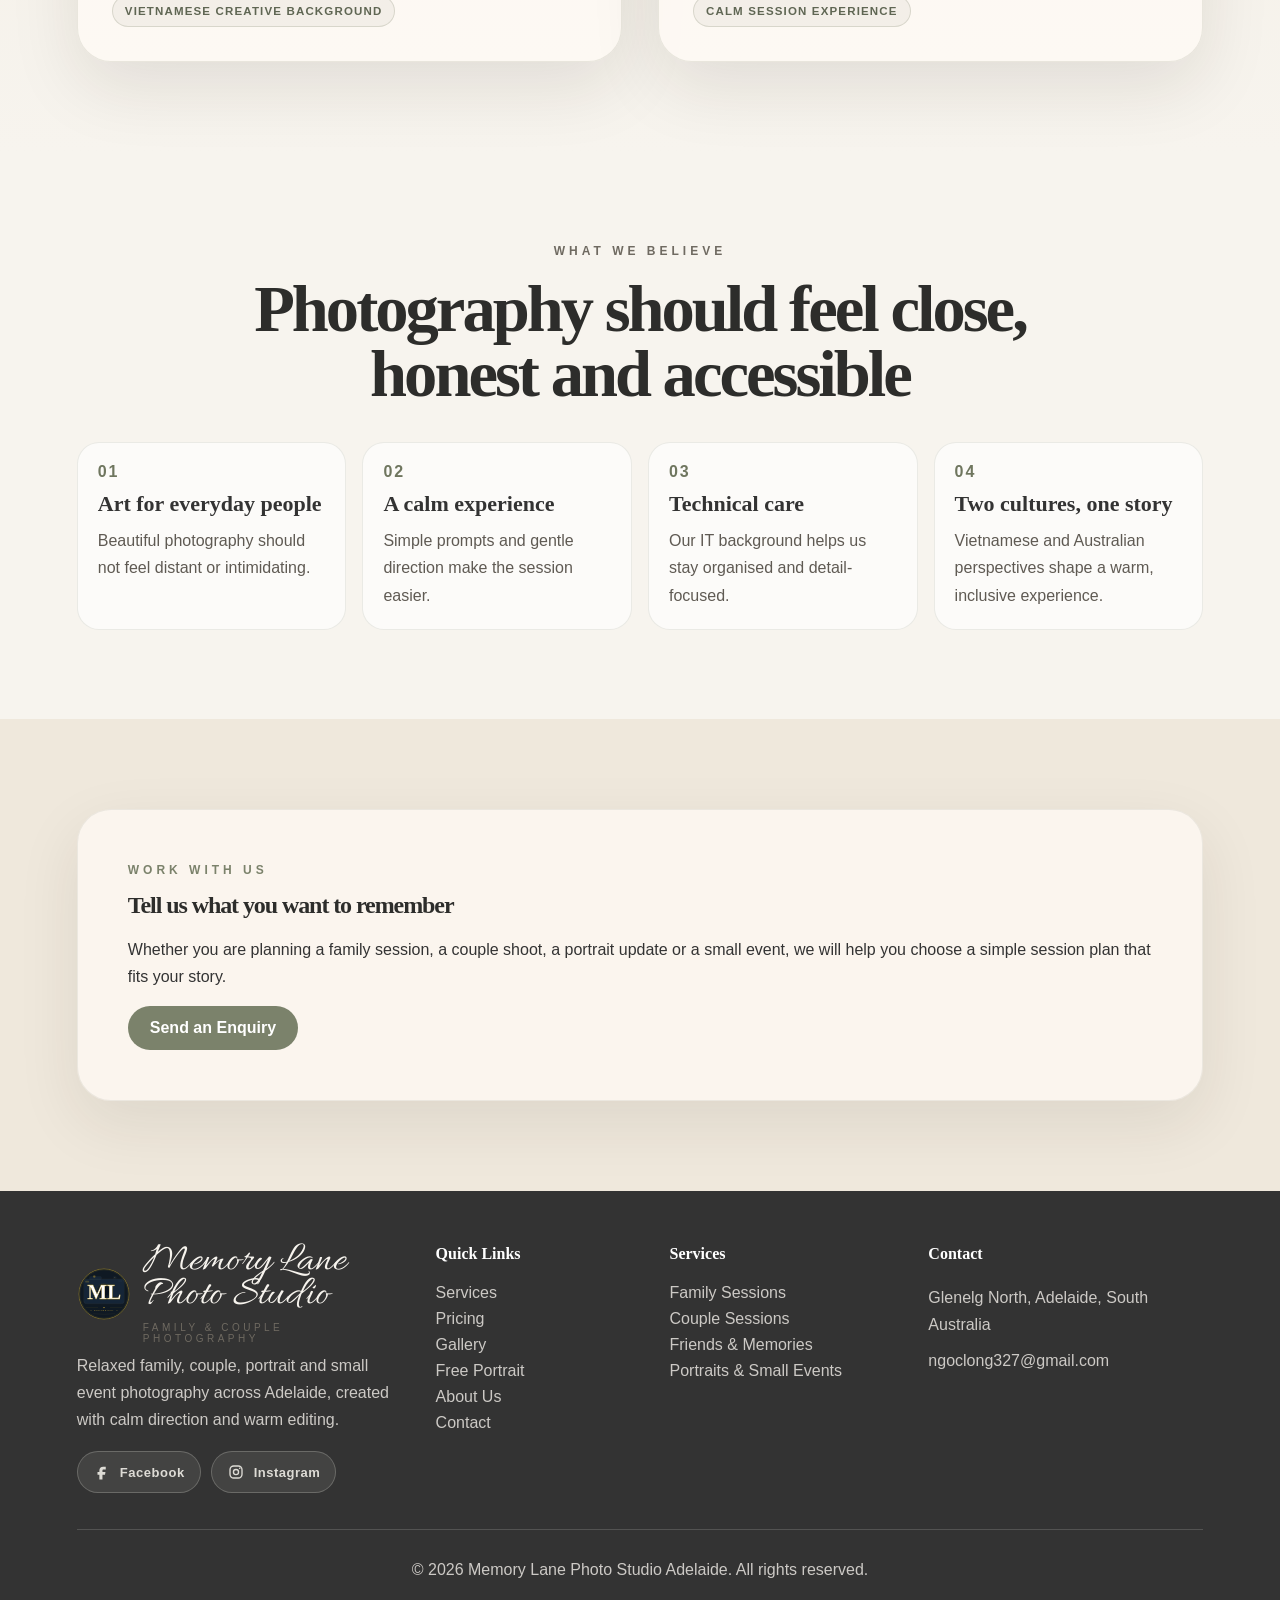
==== commit d01cde15: "Update Memory Lane website" ====
--- a/aboutus.html
+++ b/aboutus.html
@@ -42,7 +42,7 @@
   <link rel="preconnect" href="https://fonts.googleapis.com">
   <link rel="preconnect" href="https://fonts.gstatic.com" crossorigin>
   <link href="https://fonts.googleapis.com/css2?family=Allura&display=swap" rel="stylesheet">
-  <link rel="stylesheet" href="css/style.css?v=20260623-about-free-final">
+  <link rel="stylesheet" href="css/style.css?v=20260629-social-links">
 </head>
 <body>
 
@@ -246,6 +246,23 @@
           </div>
         </div>
         <p>Relaxed family, couple, portrait and small event photography across Adelaide, created with calm direction and warm editing.</p>
+
+        <div class="social-links" aria-label="Follow Memory Lane Photo Studio">
+          <a class="social-link" href="https://www.facebook.com/share/1Cbq7bmu4w/?mibextid=wwXIfr" target="_blank" rel="noopener noreferrer" aria-label="Follow Memory Lane Photo Studio on Facebook">
+            <svg viewBox="0 0 24 24" aria-hidden="true" focusable="false">
+              <path d="M14.1 8.7H17V5h-3.4c-3.4 0-5.1 2-5.1 5v2H6v3.8h2.5V22h4.1v-6.2h3.4l.6-3.8h-4v-1.6c0-1.1.3-1.7 1.5-1.7Z" fill="currentColor"/>
+            </svg>
+            <span>Facebook</span>
+          </a>
+          <a class="social-link" href="https://www.instagram.com/memorylanephotostudio/" target="_blank" rel="noopener noreferrer" aria-label="Follow Memory Lane Photo Studio on Instagram">
+            <svg viewBox="0 0 24 24" aria-hidden="true" focusable="false">
+              <rect x="4" y="4" width="16" height="16" rx="5" fill="none" stroke="currentColor" stroke-width="1.8"/>
+              <circle cx="12" cy="12" r="3.4" fill="none" stroke="currentColor" stroke-width="1.8"/>
+              <circle cx="17" cy="7" r="1.1" fill="currentColor"/>
+            </svg>
+            <span>Instagram</span>
+          </a>
+        </div>
       </div>
 
       <div>
--- a/css/style.css
+++ b/css/style.css
@@ -657,6 +657,11 @@
   resize: vertical;
 }
 
+.booking-form select option:disabled {
+  color: #9b9187;
+  background: #f0ece5;
+}
+
 .site-footer {
   padding: 54px 6% 24px;
   background: var(--charcoal);
@@ -4941,3 +4946,443 @@
   }
 }
 /* END ABOUT US + FREE PORTRAIT FINAL POLISH */
+
+
+/* =========================================================
+   FREE PORTRAIT SESSION LIST - 20260624-free-session-list
+   Shows every active upcoming free portrait session as selectable cards.
+   Keep this block at the very end of the file.
+   ========================================================= */
+
+.free-polish-session-list-header {
+  display: flex !important;
+  justify-content: space-between !important;
+  gap: 24px !important;
+  align-items: flex-start !important;
+  margin-bottom: 22px !important;
+}
+
+.free-polish-session-list-header h3 {
+  margin: 14px 0 8px !important;
+  font-family: Georgia, serif !important;
+  color: #2d2d2b !important;
+  font-size: clamp(30px, 3.4vw, 48px) !important;
+  line-height: 1.04 !important;
+  letter-spacing: -0.035em !important;
+}
+
+.free-polish-session-list-header p {
+  max-width: 680px !important;
+  margin: 0 !important;
+  color: #5f5a53 !important;
+  font-size: 1rem !important;
+  line-height: 1.65 !important;
+}
+
+.free-polish-session-grid {
+  display: grid !important;
+  grid-template-columns: repeat(auto-fit, minmax(320px, 1fr)) !important;
+  gap: 18px !important;
+  align-items: stretch !important;
+}
+
+.free-polish-session-card {
+  display: flex !important;
+  flex-direction: column !important;
+  gap: 20px !important;
+  min-height: 100% !important;
+  padding: clamp(22px, 2.7vw, 34px) !important;
+  border-radius: 30px !important;
+  background:
+    linear-gradient(135deg, rgba(255, 250, 245, 0.96), rgba(255, 250, 245, 0.76)),
+    radial-gradient(circle at 0% 0%, rgba(123, 130, 107, 0.12), transparent 34%) !important;
+}
+
+.free-polish-session-card.featured {
+  border-color: rgba(123, 130, 107, 0.34) !important;
+  box-shadow:
+    0 30px 80px rgba(42, 31, 24, 0.14),
+    inset 0 0 0 1px rgba(123, 130, 107, 0.10) !important;
+}
+
+.free-polish-session-card-top {
+  display: flex !important;
+  justify-content: space-between !important;
+  gap: 12px !important;
+  align-items: center !important;
+}
+
+.free-polish-session-card-top small {
+  color: #6f665e !important;
+  font-size: 0.78rem !important;
+  font-weight: 900 !important;
+  line-height: 1.4 !important;
+  text-align: right !important;
+}
+
+.free-polish-session-card-body {
+  display: flex !important;
+  flex: 1 1 auto !important;
+  flex-direction: column !important;
+}
+
+.free-polish-session-card h3 {
+  margin: 0 0 12px !important;
+  font-family: Georgia, serif !important;
+  color: #2d2d2b !important;
+  font-size: clamp(30px, 3.3vw, 48px) !important;
+  line-height: 1.02 !important;
+  letter-spacing: -0.035em !important;
+}
+
+.free-polish-session-detail-grid {
+  display: grid !important;
+  grid-template-columns: repeat(2, minmax(0, 1fr)) !important;
+  gap: 10px !important;
+  margin: 0 0 16px !important;
+}
+
+.free-polish-session-detail-grid div {
+  min-height: 88px !important;
+  padding: 14px 15px !important;
+  border: 1px solid rgba(123, 130, 107, 0.15) !important;
+  border-radius: 18px !important;
+  background: rgba(255, 255, 255, 0.66) !important;
+}
+
+.free-polish-session-detail-grid strong {
+  display: block !important;
+  margin-bottom: 7px !important;
+  color: #69705d !important;
+  font-size: 0.66rem !important;
+  font-weight: 900 !important;
+  letter-spacing: 0.16em !important;
+  text-transform: uppercase !important;
+}
+
+.free-polish-session-detail-grid span {
+  display: block !important;
+  color: #342f2a !important;
+  font-size: 0.98rem !important;
+  line-height: 1.45 !important;
+}
+
+.free-polish-session-location-card {
+  display: grid !important;
+  gap: 6px !important;
+  margin: 0 0 16px !important;
+  padding: 16px 18px !important;
+  border-left: 3px solid rgba(123, 130, 107, 0.62) !important;
+  border-radius: 0 20px 20px 0 !important;
+  background: rgba(123, 130, 107, 0.08) !important;
+}
+
+.free-polish-session-location-card strong {
+  color: #2d2d2b !important;
+  font-family: Georgia, serif !important;
+  font-size: 20px !important;
+  line-height: 1.1 !important;
+}
+
+.free-polish-session-location-card span,
+.free-polish-session-location-card em {
+  color: #5f5a53 !important;
+  font-size: 0.94rem !important;
+  line-height: 1.55 !important;
+}
+
+.free-polish-session-location-card em {
+  font-style: normal !important;
+}
+
+.free-polish-session-notes {
+  display: grid !important;
+  gap: 8px !important;
+  margin-top: auto !important;
+}
+
+.free-polish-session-notes p {
+  display: grid !important;
+  grid-template-columns: 132px minmax(0, 1fr) !important;
+  gap: 12px !important;
+  align-items: start !important;
+  margin: 0 !important;
+  padding: 10px 0 !important;
+  border-bottom: 1px solid rgba(123, 130, 107, 0.12) !important;
+}
+
+.free-polish-session-notes p:last-child {
+  border-bottom: 0 !important;
+}
+
+.free-polish-session-notes strong {
+  color: #3f4738 !important;
+  font-size: 0.70rem !important;
+  font-weight: 900 !important;
+  letter-spacing: 0.12em !important;
+  line-height: 1.45 !important;
+  text-transform: uppercase !important;
+}
+
+.free-polish-session-notes span {
+  color: #5f5a53 !important;
+  font-size: 0.94rem !important;
+  line-height: 1.58 !important;
+}
+
+.free-polish-session-actions {
+  display: flex !important;
+  flex-wrap: wrap !important;
+  gap: 10px !important;
+  margin-top: auto !important;
+}
+
+.free-polish-session-actions .primary-button,
+.free-polish-session-actions .secondary-button {
+  display: inline-flex !important;
+  align-items: center !important;
+  justify-content: center !important;
+  min-height: 48px !important;
+  text-align: center !important;
+}
+
+@media (max-width: 760px) {
+  .free-polish-session-list-header {
+    display: grid !important;
+    margin-bottom: 18px !important;
+  }
+
+  .free-polish-session-grid {
+    grid-template-columns: 1fr !important;
+    gap: 16px !important;
+  }
+
+  .free-polish-session-card {
+    padding: 20px !important;
+    border-radius: 26px !important;
+  }
+
+  .free-polish-session-card-top {
+    align-items: flex-start !important;
+  }
+
+  .free-polish-session-card-top small {
+    max-width: 140px !important;
+  }
+
+  .free-polish-session-detail-grid {
+    grid-template-columns: 1fr !important;
+  }
+
+  .free-polish-session-notes p {
+    grid-template-columns: 1fr !important;
+    gap: 4px !important;
+  }
+
+  .free-polish-session-actions {
+    display: grid !important;
+    grid-template-columns: 1fr !important;
+  }
+
+  .free-polish-session-actions .primary-button,
+  .free-polish-session-actions .secondary-button {
+    width: 100% !important;
+  }
+}
+
+@media (max-width: 420px) {
+  .free-polish-session-card {
+    padding: 18px !important;
+  }
+
+  .free-polish-session-card h3 {
+    font-size: clamp(28px, 9vw, 38px) !important;
+  }
+}
+/* END FREE PORTRAIT SESSION LIST */
+
+
+/* =========================================================
+   FREE PORTRAIT COMPACT SESSION CARDS - 20260624-free-session-compact
+   Removes forced vertical stretching so multiple session cards stay compact.
+   Keep this block at the very end of the file.
+   ========================================================= */
+
+.free-polish-session-grid {
+  align-items: start !important;
+}
+
+.free-polish-session-card {
+  min-height: 0 !important;
+  height: auto !important;
+  gap: 16px !important;
+}
+
+.free-polish-session-card-body {
+  flex: 0 0 auto !important;
+}
+
+.free-polish-session-card .free-polish-plan-summary {
+  margin-bottom: 16px !important;
+}
+
+.free-polish-session-detail-grid {
+  margin-bottom: 14px !important;
+}
+
+.free-polish-session-detail-grid div {
+  min-height: 76px !important;
+}
+
+.free-polish-session-location-card {
+  margin-bottom: 14px !important;
+}
+
+.free-polish-session-notes {
+  margin-top: 0 !important;
+  gap: 0 !important;
+}
+
+.free-polish-session-notes p {
+  padding: 9px 0 !important;
+}
+
+.free-polish-session-actions {
+  margin-top: 4px !important;
+}
+
+@media (max-width: 760px) {
+  .free-polish-session-card {
+    gap: 14px !important;
+  }
+
+  .free-polish-session-detail-grid div {
+    min-height: 0 !important;
+  }
+}
+
+/* END FREE PORTRAIT COMPACT SESSION CARDS */
+
+
+/* =========================================================
+   SOCIAL LINKS - 20260629-social-links
+   ========================================================= */
+
+.social-links {
+  display: flex;
+  flex-wrap: wrap;
+  gap: 10px;
+  margin-top: 16px;
+}
+
+.social-link {
+  display: inline-flex !important;
+  align-items: center;
+  justify-content: center;
+  gap: 9px;
+  min-height: 42px;
+  margin: 0 !important;
+  padding: 0 15px;
+  border: 1px solid rgba(123, 130, 107, 0.28);
+  border-radius: 999px;
+  background: rgba(255, 250, 245, 0.56);
+  color: #3f4738;
+  font-size: 13px;
+  font-weight: 800;
+  letter-spacing: 0.04em;
+  line-height: 1;
+  transition: transform 180ms ease, background 180ms ease, border-color 180ms ease, color 180ms ease, box-shadow 180ms ease;
+}
+
+.social-link svg {
+  display: block;
+  width: 18px;
+  height: 18px;
+  flex: 0 0 18px;
+}
+
+.social-link:hover,
+.social-link:focus-visible {
+  transform: translateY(-2px);
+  border-color: rgba(63, 71, 56, 0.52);
+  background: #3f4738;
+  color: #fffaf5;
+  box-shadow: 0 12px 24px rgba(42, 31, 24, 0.12);
+  outline: none;
+}
+
+.contact-social-card {
+  margin-top: 18px;
+  padding: 20px 22px;
+  border: 1px solid rgba(123, 130, 107, 0.18);
+  border-radius: 22px;
+  background: rgba(255, 250, 245, 0.68);
+  box-shadow: 0 14px 34px rgba(42, 31, 24, 0.07);
+}
+
+.contact-social-kicker {
+  display: block;
+  margin-bottom: 6px;
+  color: #3f4738;
+  font-size: 0.72rem;
+  font-weight: 900;
+  letter-spacing: 0.18em;
+  text-transform: uppercase;
+}
+
+.contact-social-card p {
+  margin: 0;
+  color: #6f6a61;
+  font-size: 14px;
+  line-height: 1.55;
+}
+
+.contact-social-card .social-links {
+  margin-top: 14px;
+}
+
+.site-footer .social-links {
+  margin-top: 18px;
+}
+
+.site-footer .social-link {
+  width: auto;
+  color: rgba(247, 244, 238, 0.86) !important;
+  border-color: rgba(247, 244, 238, 0.22);
+  background: rgba(247, 244, 238, 0.08);
+}
+
+.site-footer .social-link:hover,
+.site-footer .social-link:focus-visible {
+  color: #3f4738 !important;
+  border-color: #fffaf5;
+  background: #fffaf5;
+  box-shadow: 0 12px 24px rgba(0, 0, 0, 0.18);
+}
+
+@media (max-width: 760px) {
+  .contact-social-card {
+    margin-top: 16px;
+    padding: 18px 16px;
+    border-radius: 18px;
+  }
+
+  .social-link {
+    min-height: 44px;
+    padding: 0 14px;
+    font-size: 13px;
+  }
+}
+
+@media (max-width: 430px) {
+  .contact-social-card .social-links,
+  .site-footer .social-links {
+    display: grid;
+    grid-template-columns: 1fr;
+  }
+
+  .contact-social-card .social-link,
+  .site-footer .social-link {
+    width: 100%;
+  }
+}
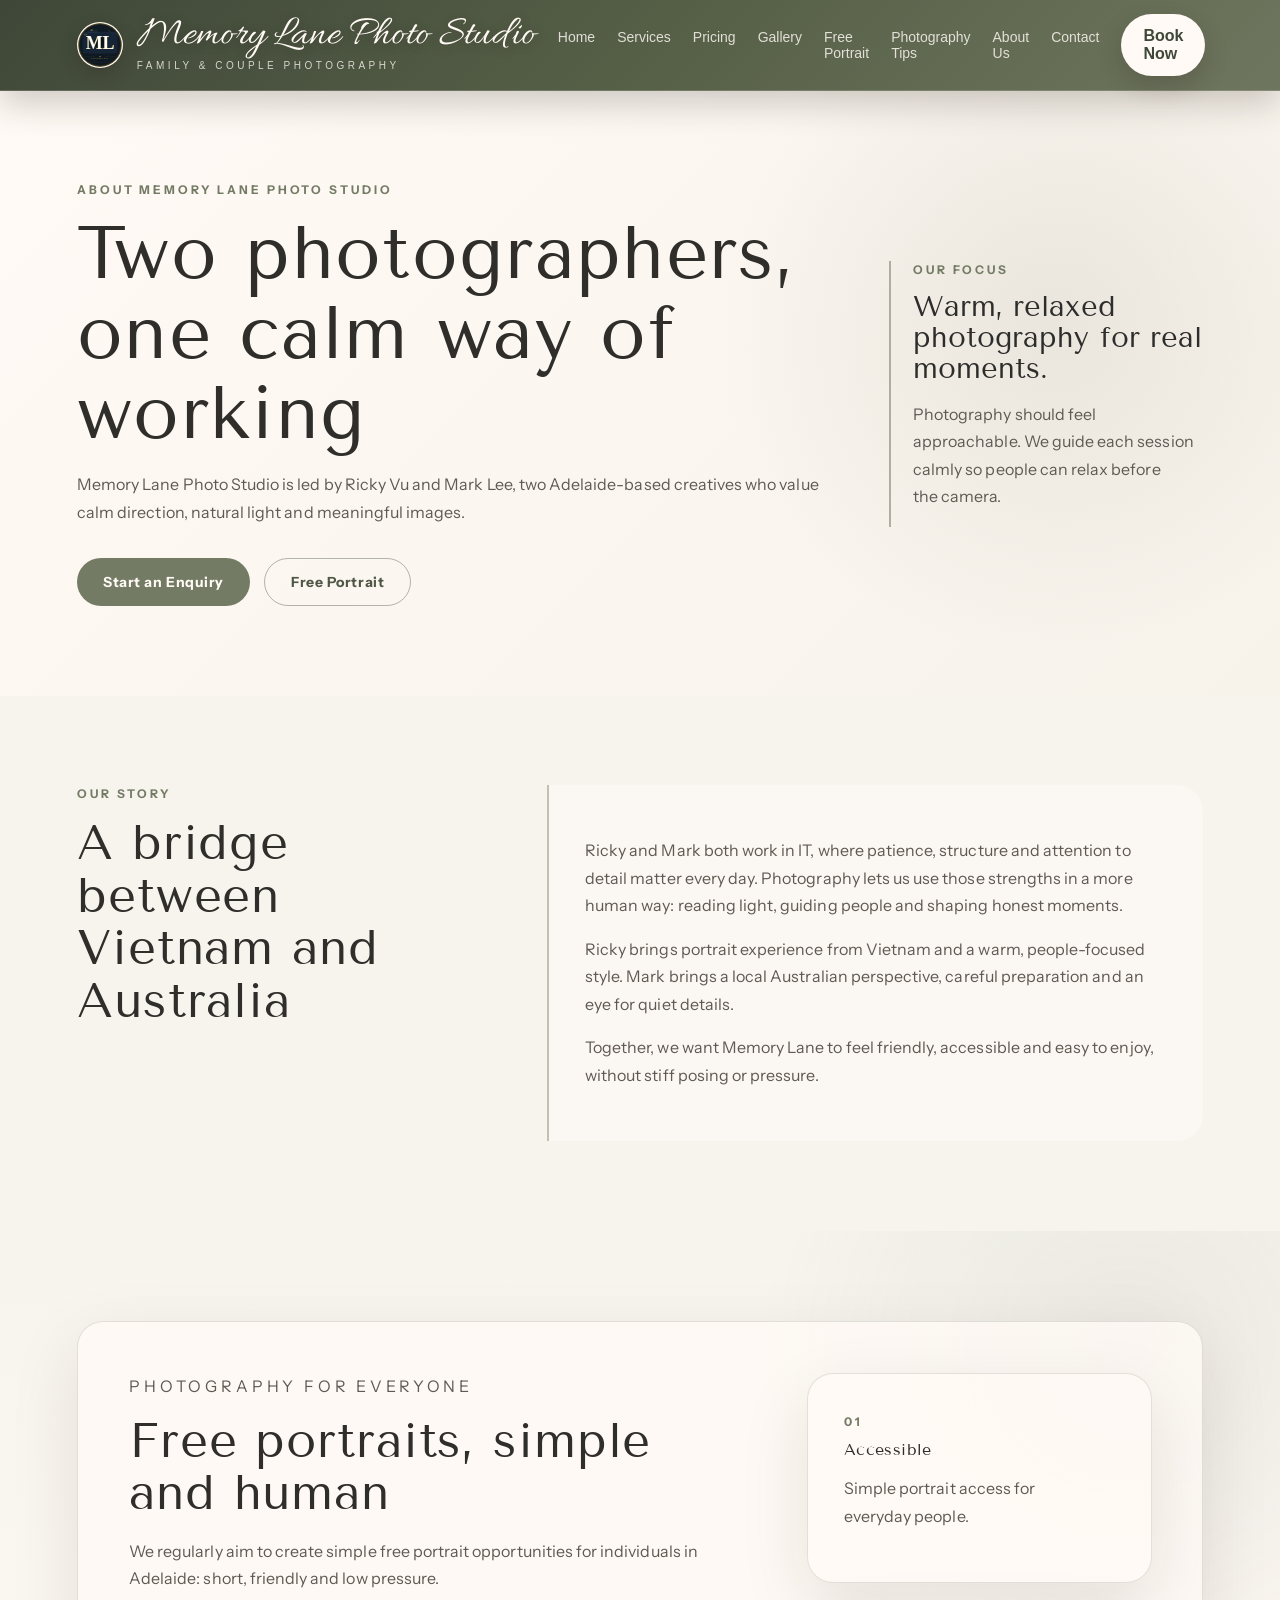
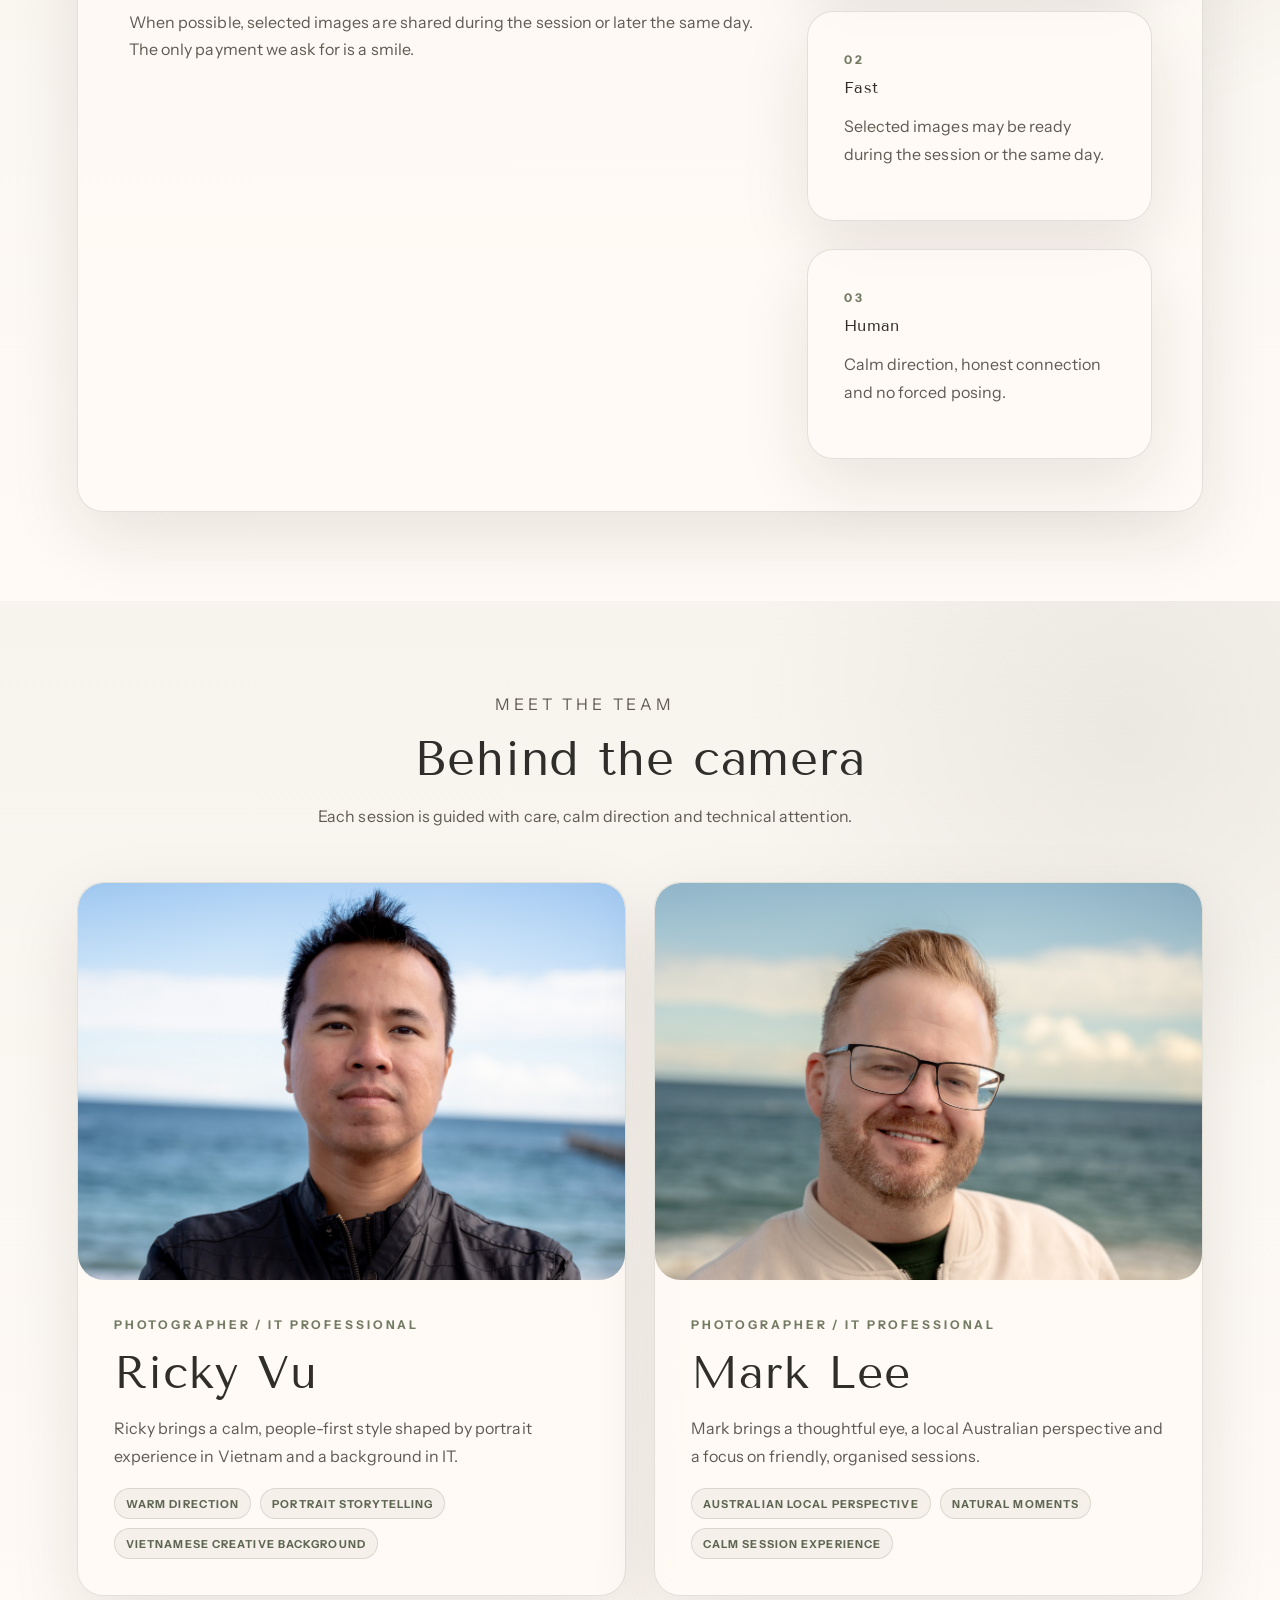
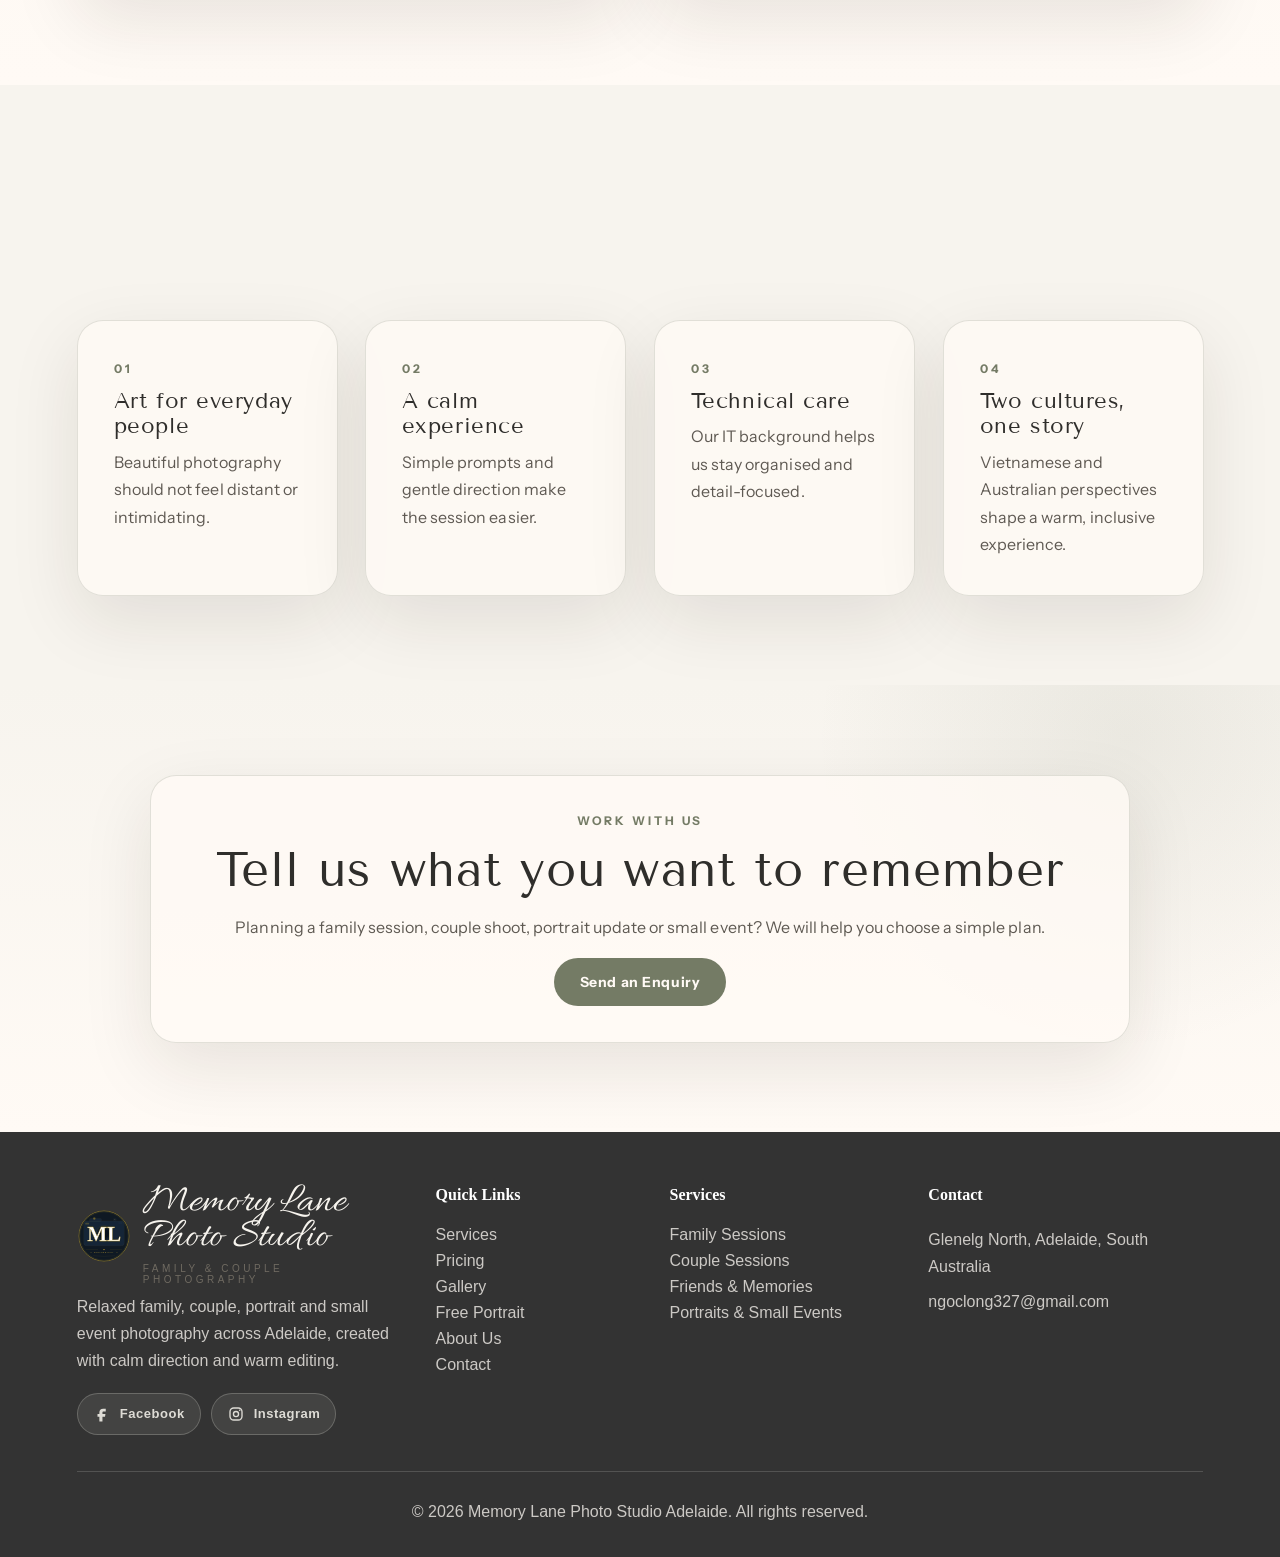
==== commit 0a085b3c: "Polish public website layout and add scroll reveal" ====
--- a/aboutus.html
+++ b/aboutus.html
@@ -41,8 +41,8 @@
 
   <link rel="preconnect" href="https://fonts.googleapis.com">
   <link rel="preconnect" href="https://fonts.gstatic.com" crossorigin>
-  <link href="https://fonts.googleapis.com/css2?family=Allura&display=swap" rel="stylesheet">
-  <link rel="stylesheet" href="css/style.css?v=20260629-social-links">
+  <link href="https://fonts.googleapis.com/css2?family=Allura&family=Instrument+Sans:wght@400;500;600;700;800&family=Tenor+Sans&display=swap" rel="stylesheet">
+  <link rel="stylesheet" href="css/style.css?v=20260701-site-clean-reveal">
 </head>
 <body>
 
@@ -86,13 +86,13 @@
     </nav>
   </header>
 
-  <main class="about-page about-polish-page">
+  <main class="public-clean-page about-page about-polish-page">
     <section class="about-polish-hero section">
       <div class="about-polish-copy">
         <p class="eyebrow">About Memory Lane Photo Studio</p>
-        <h1>Two IT professionals, one shared love for natural photography</h1>
+        <h1>Two photographers, one calm way of working</h1>
         <p>
-          Memory Lane Photo Studio is led by Ricky Vu and Mark Lee, two Adelaide-based creatives who bring together technical skill, cultural warmth and a genuine love for meaningful images.
+          Memory Lane Photo Studio is led by Ricky Vu and Mark Lee, two Adelaide-based creatives who value calm direction, natural light and meaningful images.
         </p>
         <div class="about-polish-actions">
           <a class="primary-button" href="index.html#contact">Start an Enquiry</a>
@@ -102,9 +102,9 @@
 
       <aside class="about-polish-card">
         <span>Our focus</span>
-        <strong>Warm, relaxed photography for real people and real moments.</strong>
+        <strong>Warm, relaxed photography for real moments.</strong>
         <p>
-          We believe photography should feel approachable, human and easy to enjoy. Our sessions are guided calmly, so people can feel comfortable before the camera.
+          Photography should feel approachable. We guide each session calmly so people can relax before the camera.
         </p>
       </aside>
     </section>
@@ -113,18 +113,18 @@
       <div class="about-polish-story-grid">
         <div class="about-polish-kicker-block">
           <p class="eyebrow">Our Story</p>
-          <h2>A creative bridge between Asia and Australia</h2>
+          <h2>A bridge between Vietnam and Australia</h2>
         </div>
 
         <div class="about-polish-story-copy">
           <p>
-            Ricky and Mark both work in IT, where attention to detail, problem solving and patience are part of everyday life. Photography gives us a different way to use those same strengths: observing light, understanding people, guiding a moment and turning it into something that feels honest.
-          </p>
-          <p>
-            Ricky previously photographed in Vietnam, bringing experience with portraits, people-focused storytelling and a gentle visual style shaped by Asian warmth and family connection. Mark lives in Australia and brings a local perspective, creative curiosity and a love for quiet, meaningful details.
-          </p>
-          <p>
-            Together, we want Memory Lane Photo Studio to feel close, friendly and accessible. Our work is not about stiff posing or making photography feel exclusive. It is about helping people feel comfortable, seen and proud of their own story.
+            Ricky and Mark both work in IT, where patience, structure and attention to detail matter every day. Photography lets us use those strengths in a more human way: reading light, guiding people and shaping honest moments.
+          </p>
+          <p>
+            Ricky brings portrait experience from Vietnam and a warm, people-focused style. Mark brings a local Australian perspective, careful preparation and an eye for quiet details.
+          </p>
+          <p>
+            Together, we want Memory Lane to feel friendly, accessible and easy to enjoy, without stiff posing or pressure.
           </p>
         </div>
       </div>
@@ -134,12 +134,12 @@
       <div class="about-polish-community-card">
         <div>
           <p class="eyebrow">Photography for Everyone</p>
-          <h2>Free portrait moments for real people and real smiles</h2>
-          <p>
-            We regularly aim to create simple free portrait opportunities for individual people in Adelaide. These sessions are relaxed, short and friendly, designed for someone who wants a natural image of themselves without pressure.
-          </p>
-          <p>
-            When the setup allows, selected images may be shared during the session or later the same day. The only thing we ask in return is the most honest payment of all: a smile.
+          <h2>Free portraits, simple and human</h2>
+          <p>
+            We regularly aim to create simple free portrait opportunities for individuals in Adelaide: short, friendly and low pressure.
+          </p>
+          <p>
+            When possible, selected images are shared during the session or later the same day. The only payment we ask for is a smile.
           </p>
         </div>
 
@@ -166,8 +166,8 @@
     <section class="section section-alt about-polish-team">
       <div class="section-heading centre">
         <p class="eyebrow">Meet the Team</p>
-        <h2>The people behind the camera</h2>
-        <p>Each session is guided with care, calm direction and a balance of creative instinct and technical attention.</p>
+        <h2>Behind the camera</h2>
+        <p>Each session is guided with care, calm direction and technical attention.</p>
       </div>
 
       <div class="about-polish-profile-grid">
@@ -180,7 +180,7 @@
             <p class="profile-role">Photographer / IT Professional</p>
             <h3>Ricky Vu</h3>
             <p>
-              Ricky brings a calm, people-first style shaped by his photography experience in Vietnam and his background in IT. He enjoys creating images that feel warm, personal and natural.
+              Ricky brings a calm, people-first style shaped by portrait experience in Vietnam and a background in IT.
             </p>
             <div class="profile-tags">
               <span>Warm direction</span>
@@ -199,7 +199,7 @@
             <p class="profile-role">Photographer / IT Professional</p>
             <h3>Mark Lee</h3>
             <p>
-              Mark brings a thoughtful, observant eye and a local Australian perspective. He values preparation, clarity and sessions that feel friendly, organised and relaxed.
+              Mark brings a thoughtful eye, a local Australian perspective and a focus on friendly, organised sessions.
             </p>
             <div class="profile-tags">
               <span>Australian local perspective</span>
@@ -214,7 +214,7 @@
     <section class="section about-polish-values">
       <div class="section-heading centre">
         <p class="eyebrow">What We Believe</p>
-        <h2>Photography should feel close, honest and accessible</h2>
+        <h2>Close, honest and accessible</h2>
       </div>
 
       <div class="about-polish-values-grid">
@@ -229,7 +229,7 @@
       <div class="about-polish-cta-card">
         <p class="eyebrow">Work with us</p>
         <h2>Tell us what you want to remember</h2>
-        <p>Whether you are planning a family session, a couple shoot, a portrait update or a small event, we will help you choose a simple session plan that fits your story.</p>
+        <p>Planning a family session, couple shoot, portrait update or small event? We will help you choose a simple plan.</p>
         <a class="primary-button" href="index.html#contact">Send an Enquiry</a>
       </div>
     </section>
@@ -343,5 +343,6 @@
       });
     }());
   </script>
+  <script src="js/main.js?v=20260701-site-clean-reveal"></script>
 </body>
 </html>
--- a/css/style.css
+++ b/css/style.css
@@ -5386,3 +5386,2158 @@
     width: 100%;
   }
 }
+
+
+/* =========================================================
+   FREE PORTRAIT CLEAN LUXURY LAYOUT - 20260701-freeportrait-clean
+   Phase 1: simplify the Free Portrait page with calmer typography,
+   less copy, print-like spacing and compact booking cards.
+   ========================================================= */
+
+.free-portrait-clean-page {
+  background: #fffaf5 !important;
+}
+
+.free-portrait-clean-page .eyebrow {
+  color: #7b826b !important;
+  font-size: 11px !important;
+  font-weight: 800 !important;
+  letter-spacing: 0.34em !important;
+}
+
+.free-clean-hero {
+  display: grid !important;
+  grid-template-columns: minmax(0, 0.92fr) minmax(300px, 0.46fr) !important;
+  gap: clamp(34px, 6vw, 88px) !important;
+  align-items: end !important;
+  min-height: 620px !important;
+  padding-top: clamp(92px, 10vw, 138px) !important;
+  padding-bottom: clamp(72px, 8vw, 108px) !important;
+  background:
+    radial-gradient(circle at 84% 34%, rgba(123, 130, 107, 0.10), transparent 30%),
+    linear-gradient(135deg, #fffaf5 0%, #f5f0e8 100%) !important;
+}
+
+.free-clean-hero-copy {
+  max-width: 820px !important;
+}
+
+.free-clean-hero h1,
+.free-clean-section-heading h2,
+.free-clean-guidance-grid h2,
+.free-clean-cta-card h2 {
+  margin: 0 !important;
+  color: #2f2f2d !important;
+  font-family: Georgia, serif !important;
+  font-weight: 500 !important;
+  letter-spacing: -0.045em !important;
+}
+
+.free-clean-hero h1 {
+  max-width: 760px !important;
+  font-size: clamp(58px, 7.2vw, 104px) !important;
+  line-height: 0.94 !important;
+}
+
+.free-clean-hero-copy > p:not(.eyebrow) {
+  max-width: 560px !important;
+  margin: 28px 0 0 !important;
+  color: #55504a !important;
+  font-size: 18px !important;
+  line-height: 1.7 !important;
+}
+
+.free-clean-actions {
+  gap: 12px !important;
+  margin-top: 34px !important;
+}
+
+.free-clean-actions .primary-button,
+.free-clean-actions .secondary-button,
+.free-clean-session-actions .primary-button,
+.free-clean-session-actions .secondary-button,
+.free-clean-cta-card .primary-button,
+.free-clean-empty-card .secondary-button {
+  min-height: 46px !important;
+  padding: 0 22px !important;
+  display: inline-flex !important;
+  align-items: center !important;
+  justify-content: center !important;
+  font-size: 14px !important;
+  font-weight: 800 !important;
+}
+
+.free-clean-promise-card {
+  align-self: end !important;
+  padding: 30px 0 0 !important;
+  border-top: 1px solid rgba(47, 47, 45, 0.18) !important;
+}
+
+.free-clean-promise-card span,
+.free-clean-session-list-header span,
+.free-clean-session-topline span,
+.free-clean-empty-card span {
+  display: inline-flex !important;
+  margin-bottom: 14px !important;
+  color: #6f765f !important;
+  font-size: 10px !important;
+  font-weight: 900 !important;
+  letter-spacing: 0.22em !important;
+  text-transform: uppercase !important;
+}
+
+.free-clean-promise-card strong {
+  display: block !important;
+  max-width: 320px !important;
+  color: #2f2f2d !important;
+  font-family: Georgia, serif !important;
+  font-size: clamp(24px, 2.2vw, 34px) !important;
+  font-weight: 500 !important;
+  line-height: 1.08 !important;
+  letter-spacing: -0.025em !important;
+}
+
+.free-clean-promise-card ul {
+  display: grid !important;
+  gap: 9px !important;
+  margin: 20px 0 0 !important;
+  padding: 0 !important;
+  list-style: none !important;
+  color: #625c54 !important;
+  font-size: 14px !important;
+  line-height: 1.5 !important;
+}
+
+.free-clean-promise-card li {
+  position: relative !important;
+  padding-left: 18px !important;
+}
+
+.free-clean-promise-card li::before {
+  content: "" !important;
+  position: absolute !important;
+  left: 0 !important;
+  top: 0.65em !important;
+  width: 6px !important;
+  height: 6px !important;
+  border-radius: 50% !important;
+  background: #7b826b !important;
+}
+
+.free-clean-plan-section {
+  padding-top: clamp(66px, 8vw, 104px) !important;
+  background: #f7f4ee !important;
+}
+
+.free-clean-section-heading {
+  max-width: 720px !important;
+  margin: 0 0 34px !important;
+}
+
+.free-clean-section-heading.compact {
+  max-width: 760px !important;
+}
+
+.free-clean-section-heading h2,
+.free-clean-guidance-grid h2,
+.free-clean-cta-card h2 {
+  font-size: clamp(38px, 4.4vw, 66px) !important;
+  line-height: 1 !important;
+}
+
+.free-clean-section-heading p,
+.free-clean-guidance-grid p,
+.free-clean-cta-card p,
+.free-clean-session-list-header p {
+  color: #625c54 !important;
+  font-size: 16px !important;
+  line-height: 1.7 !important;
+}
+
+.free-clean-session-list-header {
+  display: flex !important;
+  justify-content: space-between !important;
+  gap: 24px !important;
+  align-items: center !important;
+  margin-bottom: 20px !important;
+  padding-bottom: 16px !important;
+  border-bottom: 1px solid rgba(47, 47, 45, 0.10) !important;
+}
+
+.free-clean-session-list-header span {
+  margin-bottom: 0 !important;
+}
+
+.free-clean-session-list-header p {
+  max-width: 460px !important;
+  margin: 0 !important;
+  text-align: right !important;
+}
+
+.free-clean-session-grid {
+  display: grid !important;
+  grid-template-columns: repeat(auto-fit, minmax(340px, 1fr)) !important;
+  gap: 18px !important;
+  align-items: start !important;
+}
+
+.free-clean-loading-card,
+.free-clean-empty-card,
+.free-clean-session-card,
+.free-clean-cta-card {
+  border: 1px solid rgba(47, 47, 45, 0.12) !important;
+  border-radius: 18px !important;
+  background: rgba(255, 250, 245, 0.84) !important;
+  box-shadow: none !important;
+}
+
+.free-clean-loading-card {
+  padding: 28px !important;
+  color: #625c54 !important;
+}
+
+.free-clean-empty-card {
+  display: flex !important;
+  justify-content: space-between !important;
+  gap: 24px !important;
+  align-items: center !important;
+  padding: 30px !important;
+}
+
+.free-clean-empty-card h3 {
+  margin: 0 0 10px !important;
+  color: #2f2f2d !important;
+  font-family: Georgia, serif !important;
+  font-size: clamp(28px, 3vw, 42px) !important;
+  line-height: 1.05 !important;
+}
+
+.free-clean-empty-card p {
+  margin: 0 !important;
+  color: #625c54 !important;
+}
+
+.free-clean-session-card {
+  padding: clamp(24px, 3vw, 34px) !important;
+}
+
+.free-clean-session-card.featured {
+  border-color: rgba(111, 118, 95, 0.34) !important;
+}
+
+.free-clean-session-topline {
+  display: flex !important;
+  justify-content: space-between !important;
+  gap: 16px !important;
+  align-items: flex-start !important;
+  margin-bottom: 18px !important;
+}
+
+.free-clean-session-topline span {
+  margin-bottom: 0 !important;
+}
+
+.free-clean-session-topline time {
+  max-width: 180px !important;
+  color: #5f5a53 !important;
+  font-size: 12px !important;
+  font-weight: 800 !important;
+  line-height: 1.45 !important;
+  text-align: right !important;
+}
+
+.free-clean-session-card h3 {
+  margin: 0 !important;
+  color: #2f2f2d !important;
+  font-family: Georgia, serif !important;
+  font-size: clamp(30px, 3vw, 44px) !important;
+  font-weight: 500 !important;
+  line-height: 1.02 !important;
+  letter-spacing: -0.035em !important;
+}
+
+.free-clean-session-summary {
+  display: -webkit-box !important;
+  -webkit-line-clamp: 3 !important;
+  -webkit-box-orient: vertical !important;
+  overflow: hidden !important;
+  margin: 16px 0 22px !important;
+  color: #625c54 !important;
+  font-size: 15px !important;
+  line-height: 1.65 !important;
+}
+
+.free-clean-session-facts {
+  display: grid !important;
+  grid-template-columns: repeat(2, minmax(0, 1fr)) !important;
+  gap: 0 !important;
+  margin: 0 0 24px !important;
+  border-top: 1px solid rgba(47, 47, 45, 0.12) !important;
+  border-left: 1px solid rgba(47, 47, 45, 0.12) !important;
+}
+
+.free-clean-session-facts div {
+  min-height: 82px !important;
+  padding: 14px !important;
+  border-right: 1px solid rgba(47, 47, 45, 0.12) !important;
+  border-bottom: 1px solid rgba(47, 47, 45, 0.12) !important;
+  background: transparent !important;
+}
+
+.free-clean-session-facts span {
+  display: block !important;
+  margin-bottom: 6px !important;
+  color: #7b826b !important;
+  font-size: 10px !important;
+  font-weight: 900 !important;
+  letter-spacing: 0.18em !important;
+  text-transform: uppercase !important;
+}
+
+.free-clean-session-facts strong {
+  display: block !important;
+  color: #2f2f2d !important;
+  font-size: 15px !important;
+  font-weight: 700 !important;
+  line-height: 1.4 !important;
+}
+
+.free-clean-session-details {
+  display: grid !important;
+  gap: 0 !important;
+  margin: 0 0 24px !important;
+  border-top: 1px solid rgba(47, 47, 45, 0.10) !important;
+}
+
+.free-clean-session-details p {
+  display: grid !important;
+  grid-template-columns: 125px minmax(0, 1fr) !important;
+  gap: 16px !important;
+  align-items: start !important;
+  margin: 0 !important;
+  padding: 14px 0 !important;
+  border-bottom: 1px solid rgba(47, 47, 45, 0.10) !important;
+}
+
+.free-clean-session-details strong {
+  color: #2f2f2d !important;
+  font-size: 12px !important;
+  font-weight: 900 !important;
+  letter-spacing: 0.12em !important;
+  line-height: 1.5 !important;
+  text-transform: uppercase !important;
+}
+
+.free-clean-session-details span,
+.free-clean-session-details small {
+  color: #625c54 !important;
+  font-size: 14px !important;
+  line-height: 1.62 !important;
+}
+
+.free-clean-session-details small {
+  grid-column: 2 !important;
+  display: block !important;
+  margin-top: -8px !important;
+}
+
+.free-clean-session-actions {
+  display: flex !important;
+  flex-wrap: wrap !important;
+  gap: 10px !important;
+}
+
+.free-clean-steps-section,
+.free-clean-guidance-section {
+  background: #fffaf5 !important;
+}
+
+.free-clean-steps-grid,
+.free-clean-guidance-grid {
+  display: grid !important;
+  grid-template-columns: repeat(4, minmax(0, 1fr)) !important;
+  gap: 0 !important;
+  border-top: 1px solid rgba(47, 47, 45, 0.12) !important;
+  border-left: 1px solid rgba(47, 47, 45, 0.12) !important;
+}
+
+.free-clean-steps-grid article,
+.free-clean-guidance-grid article {
+  min-height: 210px !important;
+  padding: 28px !important;
+  border-right: 1px solid rgba(47, 47, 45, 0.12) !important;
+  border-bottom: 1px solid rgba(47, 47, 45, 0.12) !important;
+}
+
+.free-clean-steps-grid span {
+  display: block !important;
+  margin-bottom: 42px !important;
+  color: #7b826b !important;
+  font-size: 12px !important;
+  font-weight: 900 !important;
+}
+
+.free-clean-steps-grid strong {
+  display: block !important;
+  margin-bottom: 10px !important;
+  color: #2f2f2d !important;
+  font-family: Georgia, serif !important;
+  font-size: 24px !important;
+  font-weight: 500 !important;
+  line-height: 1.08 !important;
+}
+
+.free-clean-steps-grid p {
+  margin: 0 !important;
+  color: #625c54 !important;
+  font-size: 14px !important;
+  line-height: 1.58 !important;
+}
+
+.free-clean-guidance-grid {
+  grid-template-columns: repeat(2, minmax(0, 1fr)) !important;
+}
+
+.free-clean-guidance-grid article {
+  min-height: 0 !important;
+  padding: clamp(30px, 4vw, 46px) !important;
+}
+
+.free-clean-guidance-grid p {
+  max-width: 580px !important;
+  margin: 20px 0 0 !important;
+}
+
+.free-clean-cta-section {
+  padding-top: 40px !important;
+  background: #f7f4ee !important;
+}
+
+.free-clean-cta-card {
+  display: grid !important;
+  justify-items: center !important;
+  max-width: 760px !important;
+  margin: 0 auto !important;
+  padding: clamp(34px, 5vw, 56px) !important;
+  text-align: center !important;
+}
+
+.free-clean-cta-card p:not(.eyebrow) {
+  max-width: 520px !important;
+  margin: 18px auto 26px !important;
+}
+
+@media (max-width: 980px) {
+  .free-clean-hero {
+    grid-template-columns: 1fr !important;
+    min-height: auto !important;
+  }
+
+  .free-clean-promise-card {
+    max-width: 560px !important;
+  }
+
+  .free-clean-steps-grid {
+    grid-template-columns: repeat(2, minmax(0, 1fr)) !important;
+  }
+}
+
+@media (max-width: 760px) {
+  .free-portrait-clean-page .section {
+    padding-left: 20px !important;
+    padding-right: 20px !important;
+  }
+
+  .free-clean-hero {
+    padding-top: 50px !important;
+    padding-bottom: 54px !important;
+  }
+
+  .free-clean-hero h1 {
+    font-size: clamp(42px, 12vw, 58px) !important;
+    line-height: 0.98 !important;
+  }
+
+  .free-clean-hero-copy > p:not(.eyebrow) {
+    margin-top: 22px !important;
+    font-size: 16px !important;
+  }
+
+  .free-clean-actions,
+  .free-clean-session-actions {
+    display: grid !important;
+    grid-template-columns: 1fr !important;
+  }
+
+  .free-clean-actions .primary-button,
+  .free-clean-actions .secondary-button,
+  .free-clean-session-actions .primary-button,
+  .free-clean-session-actions .secondary-button,
+  .free-clean-empty-card .secondary-button {
+    width: 100% !important;
+  }
+
+  .free-clean-section-heading h2,
+  .free-clean-guidance-grid h2,
+  .free-clean-cta-card h2 {
+    font-size: clamp(34px, 9vw, 46px) !important;
+  }
+
+  .free-clean-session-list-header,
+  .free-clean-empty-card {
+    display: grid !important;
+  }
+
+  .free-clean-session-list-header p {
+    max-width: none !important;
+    text-align: left !important;
+  }
+
+  .free-clean-session-grid {
+    grid-template-columns: 1fr !important;
+  }
+
+  .free-clean-session-topline {
+    display: grid !important;
+  }
+
+  .free-clean-session-topline time {
+    max-width: none !important;
+    text-align: left !important;
+  }
+
+  .free-clean-session-facts {
+    grid-template-columns: 1fr !important;
+  }
+
+  .free-clean-session-details p {
+    grid-template-columns: 1fr !important;
+    gap: 6px !important;
+  }
+
+  .free-clean-session-details small {
+    grid-column: 1 !important;
+    margin-top: 0 !important;
+  }
+
+  .free-clean-steps-grid,
+  .free-clean-guidance-grid {
+    grid-template-columns: 1fr !important;
+  }
+
+  .free-clean-steps-grid article,
+  .free-clean-guidance-grid article {
+    min-height: 0 !important;
+    padding: 24px !important;
+  }
+
+  .free-clean-steps-grid span {
+    margin-bottom: 24px !important;
+  }
+}
+
+@media (max-width: 420px) {
+  .free-clean-session-card,
+  .free-clean-empty-card {
+    padding: 22px !important;
+  }
+}
+/* END FREE PORTRAIT CLEAN LUXURY LAYOUT */
+
+
+/* =========================================================
+   FREE PORTRAIT TYPOGRAPHY REFINEMENT - 20260701-freeportrait-font-refine
+   Wider, calmer and more editorial type for the Phase 1 Free Portrait page.
+   ========================================================= */
+
+.free-portrait-clean-page {
+  --free-heading-font: "Cormorant Garamond", Georgia, serif;
+  --free-body-font: "Manrope", Arial, sans-serif;
+  font-family: var(--free-body-font) !important;
+  letter-spacing: 0.004em !important;
+  -webkit-font-smoothing: antialiased !important;
+  text-rendering: optimizeLegibility !important;
+}
+
+.free-portrait-clean-page .eyebrow,
+.free-clean-promise-card span,
+.free-clean-session-list-header span,
+.free-clean-session-topline span,
+.free-clean-empty-card span,
+.free-clean-session-facts span,
+.free-clean-session-details strong,
+.free-clean-actions .primary-button,
+.free-clean-actions .secondary-button,
+.free-clean-session-actions .primary-button,
+.free-clean-session-actions .secondary-button,
+.free-clean-cta-card .primary-button,
+.free-clean-empty-card .secondary-button {
+  font-family: var(--free-body-font) !important;
+  letter-spacing: 0.24em !important;
+}
+
+.free-clean-hero h1,
+.free-clean-section-heading h2,
+.free-clean-guidance-grid h2,
+.free-clean-cta-card h2,
+.free-clean-promise-card strong,
+.free-clean-session-card h3,
+.free-clean-empty-card h3,
+.free-clean-steps-grid strong {
+  font-family: var(--free-heading-font) !important;
+  font-weight: 500 !important;
+  letter-spacing: -0.018em !important;
+}
+
+.free-clean-hero h1 {
+  max-width: 800px !important;
+  font-size: clamp(56px, 6.7vw, 96px) !important;
+  line-height: 1.01 !important;
+}
+
+.free-clean-section-heading h2,
+.free-clean-guidance-grid h2,
+.free-clean-cta-card h2 {
+  font-size: clamp(36px, 4.1vw, 60px) !important;
+  line-height: 1.06 !important;
+}
+
+.free-clean-session-card h3 {
+  font-size: clamp(31px, 2.8vw, 42px) !important;
+  line-height: 1.08 !important;
+}
+
+.free-clean-promise-card strong {
+  line-height: 1.12 !important;
+}
+
+.free-clean-hero-copy > p:not(.eyebrow),
+.free-clean-section-heading p,
+.free-clean-guidance-grid p,
+.free-clean-cta-card p,
+.free-clean-session-list-header p,
+.free-clean-session-summary,
+.free-clean-session-details span,
+.free-clean-session-details small,
+.free-clean-session-facts strong,
+.free-clean-promise-card ul,
+.free-clean-steps-grid p {
+  font-family: var(--free-body-font) !important;
+  letter-spacing: 0.008em !important;
+  line-height: 1.82 !important;
+}
+
+.free-clean-hero-copy > p:not(.eyebrow) {
+  max-width: 610px !important;
+  color: #504b45 !important;
+  font-size: 18px !important;
+  font-weight: 500 !important;
+}
+
+.free-clean-section-heading p,
+.free-clean-guidance-grid p,
+.free-clean-cta-card p,
+.free-clean-session-list-header p {
+  color: #625d56 !important;
+  font-size: 15.5px !important;
+  font-weight: 500 !important;
+}
+
+.free-clean-session-summary,
+.free-clean-session-details span,
+.free-clean-session-details small,
+.free-clean-steps-grid p {
+  color: #625d56 !important;
+  font-weight: 500 !important;
+}
+
+.free-clean-session-facts strong {
+  font-weight: 650 !important;
+}
+
+.free-clean-actions .primary-button,
+.free-clean-actions .secondary-button,
+.free-clean-session-actions .primary-button,
+.free-clean-session-actions .secondary-button,
+.free-clean-cta-card .primary-button,
+.free-clean-empty-card .secondary-button {
+  letter-spacing: 0.015em !important;
+}
+
+@media (max-width: 760px) {
+  .free-clean-hero h1 {
+    font-size: clamp(41px, 11.2vw, 56px) !important;
+    line-height: 1.03 !important;
+  }
+
+  .free-clean-hero-copy > p:not(.eyebrow) {
+    font-size: 15.5px !important;
+    line-height: 1.82 !important;
+  }
+
+  .free-clean-section-heading h2,
+  .free-clean-guidance-grid h2,
+  .free-clean-cta-card h2 {
+    font-size: clamp(32px, 8.4vw, 42px) !important;
+  }
+}
+/* END FREE PORTRAIT TYPOGRAPHY REFINEMENT */
+
+
+/* =========================================================
+   FREE PORTRAIT PREMIUM REFINEMENT - 20260701-freeportrait-premium-refine
+   Stronger luxury layout, wider type and cleaner session cards.
+   ========================================================= */
+
+.free-portrait-clean-page {
+  --free-heading-font: "Marcellus", Georgia, serif;
+  --free-body-font: "Jost", Arial, sans-serif;
+  background: #fffaf5 !important;
+  color: #2f2e2b !important;
+  font-family: var(--free-body-font) !important;
+  letter-spacing: 0.018em !important;
+}
+
+.free-portrait-clean-page .eyebrow,
+.free-clean-promise-card span,
+.free-clean-session-list-header span,
+.free-clean-session-topline span,
+.free-clean-empty-card span,
+.free-clean-session-facts span,
+.free-clean-session-details strong {
+  color: #747b65 !important;
+  font-family: var(--free-body-font) !important;
+  font-size: 10px !important;
+  font-weight: 700 !important;
+  letter-spacing: 0.36em !important;
+  line-height: 1.7 !important;
+  text-transform: uppercase !important;
+}
+
+.free-clean-hero h1,
+.free-clean-section-heading h2,
+.free-clean-guidance-grid h2,
+.free-clean-cta-card h2,
+.free-clean-promise-card strong,
+.free-clean-session-card h3,
+.free-clean-empty-card h3,
+.free-clean-steps-grid strong {
+  font-family: var(--free-heading-font) !important;
+  font-weight: 400 !important;
+  letter-spacing: 0.035em !important;
+  text-transform: uppercase !important;
+}
+
+.free-clean-hero {
+  grid-template-columns: minmax(0, 0.84fr) minmax(300px, 0.42fr) !important;
+  min-height: 560px !important;
+  padding-top: clamp(82px, 8vw, 118px) !important;
+  padding-bottom: clamp(66px, 7vw, 96px) !important;
+  background:
+    radial-gradient(circle at 82% 34%, rgba(116, 123, 101, 0.09), transparent 28%),
+    linear-gradient(135deg, #fffaf5 0%, #f6f1e9 62%, #efe8dc 100%) !important;
+}
+
+.free-clean-hero-copy {
+  max-width: 840px !important;
+}
+
+.free-clean-hero h1 {
+  max-width: 740px !important;
+  font-size: clamp(50px, 6.1vw, 86px) !important;
+  line-height: 1.08 !important;
+}
+
+.free-clean-hero-copy > p:not(.eyebrow) {
+  max-width: 680px !important;
+  margin-top: 24px !important;
+  color: #57524c !important;
+  font-family: var(--free-body-font) !important;
+  font-size: 18px !important;
+  font-weight: 400 !important;
+  letter-spacing: 0.018em !important;
+  line-height: 1.88 !important;
+}
+
+.free-clean-actions {
+  margin-top: 30px !important;
+}
+
+.free-clean-actions .primary-button,
+.free-clean-actions .secondary-button,
+.free-clean-session-actions .primary-button,
+.free-clean-session-actions .secondary-button,
+.free-clean-cta-card .primary-button,
+.free-clean-empty-card .secondary-button {
+  min-height: 44px !important;
+  padding: 0 24px !important;
+  font-family: var(--free-body-font) !important;
+  font-size: 13px !important;
+  font-weight: 600 !important;
+  letter-spacing: 0.08em !important;
+  text-transform: uppercase !important;
+}
+
+.free-clean-promise-card {
+  padding-top: 28px !important;
+  border-top: 1px solid rgba(47, 47, 45, 0.20) !important;
+}
+
+.free-clean-promise-card strong {
+  max-width: 360px !important;
+  font-size: clamp(22px, 2.1vw, 31px) !important;
+  line-height: 1.22 !important;
+}
+
+.free-clean-promise-card ul {
+  gap: 10px !important;
+  margin-top: 22px !important;
+  color: #645f58 !important;
+  font-family: var(--free-body-font) !important;
+  font-size: 14px !important;
+  letter-spacing: 0.012em !important;
+  line-height: 1.62 !important;
+}
+
+.free-clean-plan-section {
+  background: #f7f4ee !important;
+}
+
+.free-clean-section-heading {
+  max-width: 660px !important;
+  margin-bottom: 38px !important;
+}
+
+.free-clean-section-heading h2,
+.free-clean-guidance-grid h2,
+.free-clean-cta-card h2 {
+  font-size: clamp(34px, 3.6vw, 56px) !important;
+  line-height: 1.12 !important;
+}
+
+.free-clean-section-heading p,
+.free-clean-guidance-grid p,
+.free-clean-cta-card p,
+.free-clean-session-list-header p {
+  color: #645f58 !important;
+  font-family: var(--free-body-font) !important;
+  font-size: 15.5px !important;
+  font-weight: 400 !important;
+  letter-spacing: 0.016em !important;
+  line-height: 1.82 !important;
+}
+
+.free-clean-session-list-header {
+  align-items: end !important;
+  margin-bottom: 24px !important;
+  padding-bottom: 20px !important;
+  border-bottom-color: rgba(47, 47, 45, 0.16) !important;
+}
+
+.free-clean-session-list-header p {
+  max-width: 520px !important;
+}
+
+.free-clean-session-grid {
+  grid-template-columns: 1fr !important;
+  gap: 22px !important;
+}
+
+.free-clean-session-card {
+  display: grid !important;
+  gap: 0 !important;
+  padding: clamp(30px, 4vw, 46px) !important;
+  border: 1px solid rgba(47, 47, 45, 0.16) !important;
+  border-radius: 8px !important;
+  background: rgba(255, 250, 245, 0.78) !important;
+}
+
+.free-clean-session-card.featured {
+  border-color: rgba(116, 123, 101, 0.42) !important;
+}
+
+.free-clean-session-topline {
+  margin-bottom: 22px !important;
+  padding-bottom: 18px !important;
+  border-bottom: 1px solid rgba(47, 47, 45, 0.12) !important;
+}
+
+.free-clean-session-topline time {
+  color: #5d5850 !important;
+  font-family: var(--free-body-font) !important;
+  font-size: 12px !important;
+  font-weight: 600 !important;
+  letter-spacing: 0.08em !important;
+  text-transform: uppercase !important;
+}
+
+.free-clean-session-card h3 {
+  max-width: 980px !important;
+  font-size: clamp(28px, 2.7vw, 42px) !important;
+  line-height: 1.22 !important;
+}
+
+.free-clean-session-summary {
+  display: block !important;
+  max-width: 920px !important;
+  margin: 18px 0 28px !important;
+  color: #5d5850 !important;
+  font-family: var(--free-body-font) !important;
+  font-size: 15.5px !important;
+  font-weight: 400 !important;
+  letter-spacing: 0.012em !important;
+  line-height: 1.82 !important;
+}
+
+.free-clean-session-facts {
+  grid-template-columns: repeat(4, minmax(0, 1fr)) !important;
+  margin-bottom: 28px !important;
+  border-top: 1px solid rgba(47, 47, 45, 0.16) !important;
+  border-left: 0 !important;
+  border-bottom: 1px solid rgba(47, 47, 45, 0.16) !important;
+}
+
+.free-clean-session-facts div {
+  min-height: 76px !important;
+  padding: 16px 18px !important;
+  border-right: 1px solid rgba(47, 47, 45, 0.12) !important;
+  border-bottom: 0 !important;
+}
+
+.free-clean-session-facts div:last-child {
+  border-right: 0 !important;
+}
+
+.free-clean-session-facts strong {
+  color: #2f2e2b !important;
+  font-family: var(--free-body-font) !important;
+  font-size: 15px !important;
+  font-weight: 500 !important;
+  letter-spacing: 0.014em !important;
+  line-height: 1.5 !important;
+}
+
+.free-clean-session-details {
+  grid-template-columns: repeat(2, minmax(0, 1fr)) !important;
+  gap: 0 34px !important;
+  margin-bottom: 28px !important;
+  border-top: 0 !important;
+}
+
+.free-clean-session-details p {
+  display: block !important;
+  padding: 18px 0 !important;
+  border-top: 1px solid rgba(47, 47, 45, 0.12) !important;
+  border-bottom: 0 !important;
+}
+
+.free-clean-session-details p:first-child {
+  grid-column: 1 / -1 !important;
+}
+
+.free-clean-session-details strong {
+  display: block !important;
+  margin-bottom: 10px !important;
+}
+
+.free-clean-session-details span,
+.free-clean-session-details small {
+  color: #5d5850 !important;
+  font-family: var(--free-body-font) !important;
+  font-size: 14.5px !important;
+  font-weight: 400 !important;
+  letter-spacing: 0.014em !important;
+  line-height: 1.78 !important;
+}
+
+.free-clean-session-details small {
+  grid-column: auto !important;
+  margin-top: 7px !important;
+}
+
+.free-clean-session-actions {
+  gap: 12px !important;
+  padding-top: 2px !important;
+}
+
+.free-clean-steps-grid,
+.free-clean-guidance-grid {
+  border-top-color: rgba(47, 47, 45, 0.16) !important;
+  border-left-color: rgba(47, 47, 45, 0.16) !important;
+}
+
+.free-clean-steps-grid article,
+.free-clean-guidance-grid article {
+  border-right-color: rgba(47, 47, 45, 0.16) !important;
+  border-bottom-color: rgba(47, 47, 45, 0.16) !important;
+}
+
+.free-clean-steps-grid strong {
+  font-size: 22px !important;
+  line-height: 1.22 !important;
+}
+
+.free-clean-steps-grid p {
+  color: #645f58 !important;
+  font-family: var(--free-body-font) !important;
+  font-size: 14.5px !important;
+  font-weight: 400 !important;
+  letter-spacing: 0.014em !important;
+  line-height: 1.72 !important;
+}
+
+@media (max-width: 980px) {
+  .free-clean-session-facts {
+    grid-template-columns: repeat(2, minmax(0, 1fr)) !important;
+    border-left: 1px solid rgba(47, 47, 45, 0.16) !important;
+  }
+
+  .free-clean-session-facts div {
+    border-bottom: 1px solid rgba(47, 47, 45, 0.12) !important;
+  }
+
+  .free-clean-session-facts div:nth-child(2n) {
+    border-right: 0 !important;
+  }
+}
+
+@media (max-width: 760px) {
+  .free-clean-hero {
+    padding-top: 48px !important;
+    padding-bottom: 52px !important;
+  }
+
+  .free-clean-hero h1 {
+    font-size: clamp(36px, 9.5vw, 48px) !important;
+    line-height: 1.12 !important;
+  }
+
+  .free-clean-hero-copy > p:not(.eyebrow) {
+    font-size: 15.5px !important;
+    line-height: 1.82 !important;
+  }
+
+  .free-clean-promise-card strong {
+    font-size: clamp(21px, 5.5vw, 28px) !important;
+  }
+
+  .free-clean-section-heading h2,
+  .free-clean-guidance-grid h2,
+  .free-clean-cta-card h2 {
+    font-size: clamp(29px, 7.5vw, 38px) !important;
+  }
+
+  .free-clean-session-card {
+    padding: 24px 22px !important;
+  }
+
+  .free-clean-session-card h3 {
+    font-size: clamp(24px, 6.5vw, 32px) !important;
+  }
+
+  .free-clean-session-facts {
+    grid-template-columns: 1fr !important;
+  }
+
+  .free-clean-session-facts div,
+  .free-clean-session-facts div:nth-child(2n) {
+    border-right: 0 !important;
+  }
+
+  .free-clean-session-details {
+    grid-template-columns: 1fr !important;
+    gap: 0 !important;
+  }
+}
+/* END FREE PORTRAIT PREMIUM REFINEMENT */
+
+/* =========================================================
+   FREE PORTRAIT READABILITY + PREMIUM UX REFINEMENT - 20260701
+   Keeps the editorial headings, but makes supporting content easier to read.
+   ========================================================= */
+
+.free-portrait-clean-page {
+  --free-body-font: "Instrument Sans", Arial, sans-serif !important;
+  letter-spacing: 0.006em !important;
+}
+
+.free-clean-hero-copy > p:not(.eyebrow),
+.free-clean-section-heading p,
+.free-clean-guidance-grid p,
+.free-clean-cta-card p,
+.free-clean-session-list-header p,
+.free-clean-session-summary,
+.free-clean-session-details span,
+.free-clean-session-details small,
+.free-clean-session-facts strong,
+.free-clean-promise-card ul,
+.free-clean-steps-grid p {
+  font-family: var(--free-body-font) !important;
+  letter-spacing: 0.002em !important;
+  text-wrap: pretty !important;
+}
+
+.free-clean-hero-copy > p:not(.eyebrow) {
+  max-width: 720px !important;
+  color: #4d4943 !important;
+  font-size: clamp(18px, 1.35vw, 20px) !important;
+  line-height: 1.78 !important;
+}
+
+.free-clean-section-heading p,
+.free-clean-guidance-grid p,
+.free-clean-cta-card p,
+.free-clean-session-list-header p {
+  color: #56514b !important;
+  font-size: clamp(16.5px, 1.15vw, 18px) !important;
+  line-height: 1.72 !important;
+}
+
+.free-clean-session-list-header {
+  gap: 24px !important;
+  margin-bottom: 30px !important;
+}
+
+.free-clean-session-list-header p {
+  max-width: 650px !important;
+}
+
+.free-clean-session-card {
+  padding: clamp(36px, 4.6vw, 58px) !important;
+}
+
+.free-clean-session-topline {
+  margin-bottom: 28px !important;
+  padding-bottom: 22px !important;
+}
+
+.free-clean-session-topline time {
+  color: #4b4741 !important;
+  font-size: 13.5px !important;
+  font-weight: 600 !important;
+  letter-spacing: 0.06em !important;
+}
+
+.free-clean-session-summary {
+  max-width: 980px !important;
+  margin: 22px 0 34px !important;
+  color: #4f4a44 !important;
+  font-size: clamp(17px, 1.25vw, 18.5px) !important;
+  font-weight: 400 !important;
+  line-height: 1.86 !important;
+}
+
+.free-clean-session-facts {
+  margin-bottom: 34px !important;
+}
+
+.free-clean-session-facts div {
+  min-height: 96px !important;
+  padding: 22px 24px !important;
+}
+
+.free-clean-session-facts span,
+.free-clean-session-details strong,
+.free-clean-session-topline span,
+.free-clean-session-list-header span {
+  font-size: 10.5px !important;
+  letter-spacing: 0.34em !important;
+}
+
+.free-clean-session-facts strong {
+  color: #272623 !important;
+  font-size: clamp(16.5px, 1.15vw, 18px) !important;
+  font-weight: 600 !important;
+  line-height: 1.45 !important;
+}
+
+.free-clean-session-details {
+  gap: 0 46px !important;
+  margin-bottom: 34px !important;
+}
+
+.free-clean-session-details p {
+  padding: 24px 0 !important;
+}
+
+.free-clean-session-details strong {
+  margin-bottom: 12px !important;
+  color: #69705d !important;
+}
+
+.free-clean-session-details span,
+.free-clean-session-details small {
+  color: #4f4a44 !important;
+  font-size: clamp(16px, 1.08vw, 17.5px) !important;
+  line-height: 1.82 !important;
+}
+
+.free-clean-session-details small {
+  display: block !important;
+  margin-top: 12px !important;
+}
+
+.free-clean-session-actions {
+  gap: 14px !important;
+}
+
+.free-clean-actions .primary-button,
+.free-clean-actions .secondary-button,
+.free-clean-session-actions .primary-button,
+.free-clean-session-actions .secondary-button,
+.free-clean-cta-card .primary-button,
+.free-clean-empty-card .secondary-button {
+  min-height: 48px !important;
+  padding: 0 28px !important;
+  font-size: 14px !important;
+  letter-spacing: 0.075em !important;
+}
+
+.free-clean-steps-grid article,
+.free-clean-guidance-grid article {
+  padding: clamp(28px, 3vw, 40px) !important;
+}
+
+.free-clean-steps-grid p,
+.free-clean-guidance-grid p {
+  font-size: clamp(15.8px, 1.08vw, 17px) !important;
+  line-height: 1.76 !important;
+}
+
+@media (max-width: 760px) {
+  .free-clean-hero-copy > p:not(.eyebrow),
+  .free-clean-section-heading p,
+  .free-clean-guidance-grid p,
+  .free-clean-cta-card p,
+  .free-clean-session-list-header p,
+  .free-clean-session-summary,
+  .free-clean-steps-grid p {
+    font-size: 16.5px !important;
+    line-height: 1.72 !important;
+  }
+
+  .free-clean-session-card {
+    padding: 28px 24px !important;
+  }
+
+  .free-clean-session-topline {
+    gap: 10px !important;
+    margin-bottom: 24px !important;
+  }
+
+  .free-clean-session-summary {
+    margin: 18px 0 26px !important;
+  }
+
+  .free-clean-session-facts div {
+    min-height: auto !important;
+    padding: 20px 18px !important;
+  }
+
+  .free-clean-session-facts strong {
+    font-size: 16.5px !important;
+  }
+
+  .free-clean-session-details p {
+    padding: 22px 0 !important;
+  }
+
+  .free-clean-session-details span,
+  .free-clean-session-details small {
+    font-size: 16px !important;
+    line-height: 1.76 !important;
+  }
+
+  .free-clean-session-actions {
+    gap: 12px !important;
+  }
+}
+/* END FREE PORTRAIT READABILITY + PREMIUM UX REFINEMENT */
+
+/* =========================================================
+   FREE PORTRAIT PREMIUM LABEL + HERO FONT REFINEMENT - 20260701
+   Cleaner title type and stronger UX labels without enlarging main headings.
+   ========================================================= */
+
+.free-portrait-clean-page .free-clean-hero h1 {
+  font-family: "Tenor Sans", "Marcellus", Georgia, serif !important;
+  font-weight: 400 !important;
+  letter-spacing: 0.065em !important;
+  line-height: 1.08 !important;
+  text-transform: uppercase !important;
+}
+
+.free-portrait-clean-page .eyebrow,
+.free-clean-promise-card span,
+.free-clean-session-topline span,
+.free-clean-empty-card span,
+.free-clean-session-facts span,
+.free-clean-session-details strong {
+  font-size: 12px !important;
+  font-weight: 800 !important;
+  letter-spacing: 0.28em !important;
+  line-height: 1.55 !important;
+}
+
+.free-clean-session-details strong {
+  color: #5f6654 !important;
+  margin-bottom: 14px !important;
+}
+
+.free-clean-session-topline span {
+  color: #5f6654 !important;
+}
+
+.free-clean-session-facts span {
+  color: #66705c !important;
+  margin-bottom: 7px !important;
+}
+
+.free-clean-session-list-header > span {
+  display: inline-flex !important;
+  align-items: center !important;
+  justify-content: center !important;
+  width: fit-content !important;
+  min-height: 40px !important;
+  padding: 0 20px !important;
+  border: 1px solid rgba(95, 102, 84, 0.28) !important;
+  border-radius: 999px !important;
+  background: #7b826b !important;
+  color: #fffaf5 !important;
+  box-shadow: 0 12px 28px rgba(47, 47, 45, 0.10) !important;
+  font-family: var(--free-body-font) !important;
+  font-size: 12px !important;
+  font-weight: 800 !important;
+  letter-spacing: 0.18em !important;
+  line-height: 1 !important;
+  text-transform: uppercase !important;
+}
+
+.free-clean-session-list-header > span::before {
+  content: "";
+  width: 6px;
+  height: 6px;
+  margin-right: 10px;
+  border-radius: 999px;
+  background: #fffaf5;
+  opacity: 0.82;
+}
+
+@media (max-width: 760px) {
+  .free-portrait-clean-page .free-clean-hero h1 {
+    letter-spacing: 0.045em !important;
+  }
+
+  .free-portrait-clean-page .eyebrow,
+  .free-clean-promise-card span,
+  .free-clean-session-topline span,
+  .free-clean-empty-card span,
+  .free-clean-session-facts span,
+  .free-clean-session-details strong {
+    font-size: 11.5px !important;
+    letter-spacing: 0.24em !important;
+  }
+
+  .free-clean-session-list-header > span {
+    min-height: 38px !important;
+    padding: 0 18px !important;
+    font-size: 11.5px !important;
+    letter-spacing: 0.16em !important;
+  }
+}
+/* END FREE PORTRAIT PREMIUM LABEL + HERO FONT REFINEMENT */
+
+
+/* =========================================================
+   FREE PORTRAIT SCROLL REVEAL - 20260701
+   Premium fade-up reveal for the Free Portrait page.
+   ========================================================= */
+
+.free-reveal-ready .free-portrait-clean-page .free-scroll-reveal {
+  opacity: 0;
+  filter: blur(5px);
+  transform: translateY(34px);
+  transition:
+    opacity 820ms cubic-bezier(0.22, 1, 0.36, 1),
+    transform 900ms cubic-bezier(0.22, 1, 0.36, 1),
+    filter 900ms cubic-bezier(0.22, 1, 0.36, 1);
+  transition-delay: var(--free-reveal-delay, 0ms);
+  will-change: opacity, transform, filter;
+}
+
+.free-reveal-ready .free-portrait-clean-page .free-scroll-reveal.in-view {
+  opacity: 1;
+  filter: blur(0);
+  transform: translateY(0);
+}
+
+.free-reveal-ready .free-portrait-clean-page .free-clean-session-card.free-scroll-reveal {
+  transform: translateY(38px) scale(0.992);
+}
+
+.free-reveal-ready .free-portrait-clean-page .free-clean-session-card.free-scroll-reveal.in-view {
+  transform: translateY(0) scale(1);
+}
+
+@media (prefers-reduced-motion: reduce) {
+  .free-reveal-ready .free-portrait-clean-page .free-scroll-reveal,
+  .free-reveal-ready .free-portrait-clean-page .free-scroll-reveal.in-view,
+  .free-reveal-ready .free-portrait-clean-page .free-clean-session-card.free-scroll-reveal,
+  .free-reveal-ready .free-portrait-clean-page .free-clean-session-card.free-scroll-reveal.in-view {
+    opacity: 1 !important;
+    filter: none !important;
+    transform: none !important;
+    transition: none !important;
+  }
+}
+/* END FREE PORTRAIT SCROLL REVEAL */
+
+/* =========================================================
+   SITE-WIDE CLEAN PREMIUM POLISH + SCROLL REVEAL - 20260701
+   Applies the Free Portrait visual direction to Home and About.
+   ========================================================= */
+
+.public-clean-page {
+  --site-heading-font: "Tenor Sans", Georgia, serif;
+  --site-body-font: "Instrument Sans", Arial, sans-serif;
+  --site-bg: #fffaf5;
+  --site-bg-soft: #f7f4ee;
+  --site-panel: rgba(255, 250, 245, 0.78);
+  --site-ink: #2f2e2b;
+  --site-muted: #5f5a53;
+  --site-sage: #747b65;
+  --site-sage-dark: #4f5847;
+  --site-line: rgba(79, 88, 71, 0.16);
+  --site-shadow: 0 24px 70px rgba(42, 31, 24, 0.10);
+  background: var(--site-bg);
+  color: var(--site-ink);
+  font-family: var(--site-body-font);
+  letter-spacing: 0.003em;
+  -webkit-font-smoothing: antialiased;
+  text-rendering: optimizeLegibility;
+}
+
+.public-clean-page *,
+.public-clean-page *::before,
+.public-clean-page *::after {
+  text-wrap: pretty;
+}
+
+.public-clean-page .section,
+.public-clean-page .services-showcase-section {
+  padding: clamp(68px, 7vw, 108px) max(6%, 28px) !important;
+}
+
+.public-clean-page .section-alt,
+.public-clean-page .services-showcase-section,
+.public-clean-page .about-polish-community,
+.public-clean-page .about-polish-team,
+.public-clean-page .about-polish-cta-section,
+.public-clean-page .contact-section {
+  background:
+    radial-gradient(circle at 88% 12%, rgba(116, 123, 101, 0.10), transparent 26%),
+    linear-gradient(180deg, #f7f4ee 0%, #fffaf5 100%) !important;
+}
+
+.public-clean-page .eyebrow,
+.public-clean-page .hero-editorial-kicker,
+.public-clean-page .badge,
+.public-clean-page .profile-role,
+.public-clean-page .contact-social-kicker,
+.public-clean-page .services-showcase-label span,
+.public-clean-page .why-grid span,
+.public-clean-page .about-polish-mini-list span,
+.public-clean-page .about-polish-values-grid span,
+.public-clean-page .about-polish-card span {
+  color: var(--site-sage) !important;
+  font-family: var(--site-body-font) !important;
+  font-size: 12px !important;
+  font-weight: 800 !important;
+  letter-spacing: 0.24em !important;
+  line-height: 1.5 !important;
+  text-transform: uppercase !important;
+}
+
+.public-clean-page .badge {
+  min-height: 34px;
+  display: inline-flex;
+  align-items: center;
+  padding: 0 15px;
+  background: #747b65 !important;
+  color: #fffaf5 !important;
+}
+
+.public-clean-page .hero h1,
+.public-clean-page .section-heading h2,
+.public-clean-page .split-heading h2,
+.public-clean-page .contact-section h2,
+.public-clean-page .about-polish-hero h1,
+.public-clean-page .about-polish-story h2,
+.public-clean-page .about-polish-community h2,
+.public-clean-page .about-polish-team h2,
+.public-clean-page .about-polish-values h2,
+.public-clean-page .about-polish-cta-card h2 {
+  font-family: var(--site-heading-font) !important;
+  color: var(--site-ink) !important;
+  font-weight: 400 !important;
+  letter-spacing: 0.018em !important;
+  line-height: 1.08 !important;
+}
+
+.public-clean-page .hero h1 {
+  max-width: 760px !important;
+  font-size: clamp(54px, 6vw, 90px) !important;
+}
+
+.public-clean-page .section-heading h2,
+.public-clean-page .split-heading h2,
+.public-clean-page .contact-section h2,
+.public-clean-page .about-polish-story h2,
+.public-clean-page .about-polish-community h2,
+.public-clean-page .about-polish-team h2,
+.public-clean-page .about-polish-values h2,
+.public-clean-page .about-polish-cta-card h2 {
+  font-size: clamp(34px, 3.8vw, 58px) !important;
+}
+
+.public-clean-page p,
+.public-clean-page li,
+.public-clean-page .section-heading p,
+.public-clean-page .split-heading p,
+.public-clean-page .hero-editorial-note p,
+.public-clean-page .contact-copy > p,
+.public-clean-page .about-polish-copy p:not(.eyebrow),
+.public-clean-page .about-polish-story-copy p,
+.public-clean-page .about-polish-community p,
+.public-clean-page .about-polish-card p {
+  color: var(--site-muted) !important;
+  font-family: var(--site-body-font) !important;
+  font-size: clamp(16px, 1.1vw, 17.5px) !important;
+  font-weight: 400 !important;
+  line-height: 1.72 !important;
+}
+
+.public-clean-page .section-heading,
+.public-clean-page .split-heading {
+  margin-bottom: clamp(30px, 4vw, 52px) !important;
+}
+
+.public-clean-page .section-heading.centre {
+  max-width: 760px !important;
+}
+
+.public-clean-page .section-heading p,
+.public-clean-page .split-heading p {
+  max-width: 650px !important;
+}
+
+.public-clean-page .hero.hero-static {
+  grid-template-columns: minmax(0, 0.9fr) minmax(480px, 0.92fr) !important;
+  gap: clamp(34px, 5vw, 70px) !important;
+  min-height: calc(100svh - 76px) !important;
+  padding: clamp(78px, 7vw, 110px) max(6%, 28px) clamp(62px, 6vw, 88px) !important;
+  background:
+    radial-gradient(circle at 82% 52%, rgba(116, 123, 101, 0.16), transparent 31%),
+    linear-gradient(135deg, #fffaf5 0%, #f7f2ea 58%, #eee7dc 100%) !important;
+}
+
+.public-clean-page .hero-static-visual {
+  min-height: 600px !important;
+  margin-right: 0 !important;
+}
+
+.public-clean-page .hero-static-visual::before {
+  width: min(580px, 95%) !important;
+  height: min(580px, 95%) !important;
+  background: rgba(255, 250, 245, 0.40) !important;
+  border-color: rgba(116, 123, 101, 0.16) !important;
+}
+
+.public-clean-page .hero-static-visual img {
+  width: min(700px, 110%) !important;
+  max-height: 720px !important;
+}
+
+.public-clean-page .hero-divider {
+  width: 96px !important;
+  height: 4px !important;
+  margin: 28px 0 26px !important;
+  background: #747b65 !important;
+  opacity: 0.64 !important;
+}
+
+.public-clean-page .hero-editorial-note,
+.public-clean-page .about-polish-card {
+  width: min(680px, 100%) !important;
+  margin-bottom: 0 !important;
+  padding: 0 0 0 22px !important;
+  border: 0 !important;
+  border-left: 2px solid rgba(116, 123, 101, 0.55) !important;
+  border-radius: 0 !important;
+  background: transparent !important;
+  box-shadow: none !important;
+  backdrop-filter: none !important;
+}
+
+.public-clean-page .hero-editorial-note::before,
+.public-clean-page .hero-editorial-note::after {
+  display: none !important;
+}
+
+.public-clean-page .hero-editorial-kicker {
+  margin-bottom: 10px !important;
+}
+
+.public-clean-page .hero-content .hero-editorial-note p {
+  max-width: 600px !important;
+  margin: 0 !important;
+  padding: 0 !important;
+  background: transparent !important;
+  border: 0 !important;
+  box-shadow: none !important;
+  color: var(--site-muted) !important;
+  font-size: clamp(17px, 1.22vw, 19px) !important;
+  line-height: 1.75 !important;
+}
+
+.public-clean-page .hero-buttons,
+.public-clean-page .about-polish-actions {
+  gap: 14px !important;
+  margin-top: 32px !important;
+}
+
+.public-clean-page .primary-button,
+.public-clean-page .secondary-button,
+.public-clean-page .card-button,
+.public-clean-page .booking-form button {
+  min-height: 48px !important;
+  display: inline-flex !important;
+  align-items: center !important;
+  justify-content: center !important;
+  padding: 0 26px !important;
+  border-radius: 999px !important;
+  font-family: var(--site-body-font) !important;
+  font-size: 14px !important;
+  font-weight: 750 !important;
+  letter-spacing: 0.04em !important;
+}
+
+.public-clean-page .primary-button,
+.public-clean-page .booking-form button,
+.public-clean-page .card-button.filled {
+  background: #747b65 !important;
+  color: #fffaf5 !important;
+}
+
+.public-clean-page .secondary-button,
+.public-clean-page .card-button:not(.filled) {
+  border-color: rgba(79, 88, 71, 0.42) !important;
+  background: transparent !important;
+  color: var(--site-sage-dark) !important;
+}
+
+.public-clean-page .card-grid,
+.public-clean-page .why-grid,
+.public-clean-page .about-polish-values-grid,
+.public-clean-page .about-polish-mini-list,
+.public-clean-page .about-polish-profile-grid {
+  gap: clamp(16px, 2.2vw, 28px) !important;
+}
+
+.public-clean-page .service-card,
+.public-clean-page .price-card,
+.public-clean-page .tip-card,
+.public-clean-page .testimonial-card,
+.public-clean-page .contact-details,
+.public-clean-page .contact-social-card,
+.public-clean-page .booking-form,
+.public-clean-page .about-polish-community-card,
+.public-clean-page .about-polish-profile-card,
+.public-clean-page .about-polish-values-grid article,
+.public-clean-page .about-polish-mini-list article,
+.public-clean-page .about-polish-cta-card {
+  border: 1px solid var(--site-line) !important;
+  border-radius: 26px !important;
+  background: var(--site-panel) !important;
+  box-shadow: var(--site-shadow) !important;
+}
+
+.public-clean-page .service-card,
+.public-clean-page .price-card,
+.public-clean-page .testimonial-card,
+.public-clean-page .tip-content,
+.public-clean-page .contact-details,
+.public-clean-page .contact-social-card,
+.public-clean-page .about-polish-values-grid article,
+.public-clean-page .about-polish-mini-list article,
+.public-clean-page .about-polish-profile-copy,
+.public-clean-page .about-polish-cta-card {
+  padding: clamp(24px, 2.8vw, 36px) !important;
+}
+
+.public-clean-page .service-card-grid .service-card {
+  aspect-ratio: auto !important;
+  min-height: 230px !important;
+  text-align: left !important;
+  align-items: flex-start !important;
+}
+
+.public-clean-page .icon-circle {
+  margin: 0 0 18px !important;
+  width: 54px !important;
+  height: 54px !important;
+  background: rgba(116, 123, 101, 0.10) !important;
+}
+
+.public-clean-page .service-card h3,
+.public-clean-page .price-card h3,
+.public-clean-page .tip-card h3,
+.public-clean-page .why-grid h3,
+.public-clean-page .testimonial-card strong,
+.public-clean-page .about-polish-values-grid h3,
+.public-clean-page .about-polish-mini-list strong,
+.public-clean-page .about-polish-profile-copy h3 {
+  font-family: var(--site-heading-font) !important;
+  color: var(--site-ink) !important;
+  font-weight: 400 !important;
+  letter-spacing: 0.025em !important;
+  line-height: 1.16 !important;
+}
+
+.public-clean-page .service-card h3,
+.public-clean-page .price-card h3,
+.public-clean-page .tip-card h3,
+.public-clean-page .why-grid h3 {
+  font-size: clamp(22px, 2vw, 30px) !important;
+}
+
+.public-clean-page .price-card.featured {
+  transform: none !important;
+  border-width: 1px !important;
+  outline: 2px solid rgba(116, 123, 101, 0.32) !important;
+  outline-offset: -8px !important;
+}
+
+.public-clean-page .price {
+  color: #747b65 !important;
+  font-family: var(--site-heading-font) !important;
+  font-size: clamp(38px, 4vw, 54px) !important;
+  letter-spacing: 0.02em !important;
+}
+
+.public-clean-page .price-subline {
+  margin-top: -8px !important;
+  color: #747b65 !important;
+  font-size: 13px !important;
+  font-weight: 700 !important;
+  letter-spacing: 0.12em !important;
+  text-transform: uppercase !important;
+}
+
+.public-clean-page .pricing-note-block {
+  max-width: 780px !important;
+  margin-top: 30px !important;
+  padding: 20px 24px !important;
+  border: 1px solid var(--site-line) !important;
+  border-radius: 22px !important;
+  background: rgba(255, 250, 245, 0.55) !important;
+}
+
+.public-clean-page .services-photo-showcase,
+.public-clean-page .gallery-card,
+.public-clean-page .tip-image,
+.public-clean-page .about-polish-portrait {
+  border-radius: 26px !important;
+}
+
+.public-clean-page .services-photo-showcase {
+  min-height: 520px !important;
+}
+
+.public-clean-page .services-showcase-label {
+  left: 24px !important;
+  right: 24px !important;
+  bottom: 52px !important;
+  border-radius: 20px !important;
+  background: rgba(38, 41, 33, 0.46) !important;
+}
+
+.public-clean-page .gallery-grid {
+  gap: 16px !important;
+}
+
+.public-clean-page .gallery-card-content span {
+  font-family: var(--site-heading-font) !important;
+  font-size: clamp(26px, 2.6vw, 38px) !important;
+  font-weight: 400 !important;
+  letter-spacing: 0.03em !important;
+}
+
+.public-clean-page .tip-image {
+  height: 170px !important;
+}
+
+.public-clean-page .why-grid article {
+  padding: clamp(22px, 2.3vw, 30px) 0 !important;
+}
+
+.public-clean-page .testimonial-card strong {
+  font-size: 25px !important;
+}
+
+.public-clean-page .contact-section {
+  grid-template-columns: minmax(0, 0.86fr) minmax(380px, 0.86fr) !important;
+  gap: clamp(30px, 5vw, 72px) !important;
+}
+
+.public-clean-page .contact-copy {
+  top: 110px !important;
+}
+
+.public-clean-page .contact-highlights div {
+  box-shadow: none !important;
+}
+
+.public-clean-page .booking-form {
+  padding: clamp(26px, 3vw, 40px) !important;
+}
+
+.public-clean-page .booking-form input,
+.public-clean-page .booking-form select,
+.public-clean-page .booking-form textarea {
+  border-radius: 14px !important;
+  border-color: rgba(79, 88, 71, 0.18) !important;
+  background: rgba(255, 253, 249, 0.95) !important;
+  font-family: var(--site-body-font) !important;
+  font-size: 15.5px !important;
+}
+
+.public-clean-page .about-polish-hero {
+  grid-template-columns: minmax(0, 1fr) minmax(280px, 0.42fr) !important;
+  min-height: 520px !important;
+  background:
+    radial-gradient(circle at 82% 38%, rgba(116, 123, 101, 0.12), transparent 30%),
+    linear-gradient(135deg, #fffaf5 0%, #f7f2ea 100%) !important;
+}
+
+.public-clean-page .about-polish-hero h1 {
+  max-width: 850px !important;
+  font-size: clamp(48px, 5.8vw, 84px) !important;
+}
+
+.public-clean-page .about-polish-card strong {
+  max-width: 340px !important;
+  font-family: var(--site-heading-font) !important;
+  font-size: clamp(25px, 2.3vw, 36px) !important;
+  font-weight: 400 !important;
+}
+
+.public-clean-page .about-polish-story-grid {
+  grid-template-columns: minmax(260px, 0.62fr) minmax(0, 1fr) !important;
+}
+
+.public-clean-page .about-polish-story-copy {
+  padding: clamp(22px, 3vw, 36px) !important;
+  border-left: 2px solid rgba(116, 123, 101, 0.44) !important;
+  background: rgba(255, 250, 245, 0.50) !important;
+}
+
+.public-clean-page .about-polish-community-card {
+  grid-template-columns: minmax(0, 1fr) minmax(280px, 0.55fr) !important;
+  padding: clamp(28px, 4vw, 54px) !important;
+}
+
+.public-clean-page .about-polish-profile-grid {
+  grid-template-columns: repeat(2, minmax(0, 1fr)) !important;
+}
+
+.public-clean-page .about-polish-portrait {
+  height: clamp(300px, 31vw, 430px) !important;
+}
+
+.public-clean-page .about-polish-profile-copy h3 {
+  font-size: clamp(36px, 3.6vw, 52px) !important;
+}
+
+.public-clean-page .profile-tags span {
+  min-height: 31px !important;
+  padding: 0 11px !important;
+  font-size: 11px !important;
+  letter-spacing: 0.10em !important;
+}
+
+.public-clean-page .about-polish-values-grid {
+  grid-template-columns: repeat(4, minmax(0, 1fr)) !important;
+}
+
+.public-clean-page .about-polish-cta-card {
+  max-width: 980px !important;
+  margin: 0 auto !important;
+  text-align: center !important;
+}
+
+.public-clean-page .about-polish-cta-card p {
+  margin-left: auto !important;
+  margin-right: auto !important;
+}
+
+.ml-reveal-ready .public-clean-page .ml-scroll-reveal {
+  opacity: 0;
+  filter: blur(5px);
+  transform: translateY(34px);
+  transition:
+    opacity 820ms cubic-bezier(0.22, 1, 0.36, 1),
+    transform 900ms cubic-bezier(0.22, 1, 0.36, 1),
+    filter 900ms cubic-bezier(0.22, 1, 0.36, 1);
+  transition-delay: var(--ml-reveal-delay, 0ms);
+  will-change: opacity, transform, filter;
+}
+
+.ml-reveal-ready .public-clean-page .ml-scroll-reveal.in-view {
+  opacity: 1;
+  filter: blur(0);
+  transform: translateY(0);
+}
+
+.ml-reveal-ready .public-clean-page .ml-card-reveal {
+  transform: translateY(38px) scale(0.992);
+}
+
+.ml-reveal-ready .public-clean-page .ml-card-reveal.in-view {
+  transform: translateY(0) scale(1);
+}
+
+@media (min-width: 761px) and (max-width: 1180px) and (orientation: portrait) {
+  .public-clean-page .hero.hero-static,
+  .public-clean-page .about-polish-hero {
+    display: flex !important;
+    flex-direction: column !important;
+    align-items: flex-start !important;
+    gap: 36px !important;
+    min-height: auto !important;
+    padding: 72px 7% 76px !important;
+  }
+
+  .public-clean-page .hero-static-visual {
+    width: min(560px, 82vw) !important;
+    min-height: auto !important;
+    margin: 0 auto !important;
+    align-self: center !important;
+  }
+
+  .public-clean-page .hero-static-visual img {
+    width: min(560px, 82vw) !important;
+    max-height: 560px !important;
+  }
+
+  .public-clean-page .services-showcase-layout,
+  .public-clean-page .contact-section,
+  .public-clean-page .about-polish-story-grid,
+  .public-clean-page .about-polish-community-card {
+    grid-template-columns: 1fr !important;
+  }
+
+  .public-clean-page .contact-copy {
+    position: static !important;
+  }
+
+  .public-clean-page .services-photo-showcase {
+    width: min(760px, 100%) !important;
+    min-height: 430px !important;
+    margin: 0 auto !important;
+  }
+}
+
+@media (max-width: 900px) {
+  .public-clean-page .three-columns,
+  .public-clean-page .pricing-grid,
+  .public-clean-page .contact-section,
+  .public-clean-page .about-polish-story-grid,
+  .public-clean-page .about-polish-community-card,
+  .public-clean-page .about-polish-values-grid {
+    grid-template-columns: 1fr !important;
+  }
+
+  .public-clean-page .contact-copy {
+    position: static !important;
+  }
+
+  .public-clean-page .about-polish-profile-grid {
+    grid-template-columns: 1fr !important;
+  }
+}
+
+@media (max-width: 760px) {
+  .public-clean-page .section,
+  .public-clean-page .services-showcase-section {
+    padding: 54px 20px !important;
+  }
+
+  .public-clean-page .hero.hero-static,
+  .public-clean-page .about-polish-hero {
+    display: flex !important;
+    flex-direction: column !important;
+    gap: 30px !important;
+    padding: 46px 20px 56px !important;
+    min-height: auto !important;
+  }
+
+  .public-clean-page .hero h1,
+  .public-clean-page .about-polish-hero h1 {
+    max-width: 390px !important;
+    font-size: clamp(40px, 10.8vw, 56px) !important;
+    line-height: 1.08 !important;
+    letter-spacing: 0.01em !important;
+  }
+
+  .public-clean-page .section-heading h2,
+  .public-clean-page .split-heading h2,
+  .public-clean-page .contact-section h2,
+  .public-clean-page .about-polish-story h2,
+  .public-clean-page .about-polish-community h2,
+  .public-clean-page .about-polish-team h2,
+  .public-clean-page .about-polish-values h2,
+  .public-clean-page .about-polish-cta-card h2 {
+    font-size: clamp(31px, 8.4vw, 42px) !important;
+  }
+
+  .public-clean-page .eyebrow,
+  .public-clean-page .hero-editorial-kicker,
+  .public-clean-page .badge,
+  .public-clean-page .profile-role,
+  .public-clean-page .why-grid span,
+  .public-clean-page .about-polish-mini-list span,
+  .public-clean-page .about-polish-values-grid span,
+  .public-clean-page .about-polish-card span {
+    font-size: 11px !important;
+    letter-spacing: 0.20em !important;
+  }
+
+  .public-clean-page p,
+  .public-clean-page li,
+  .public-clean-page .section-heading p,
+  .public-clean-page .split-heading p,
+  .public-clean-page .hero-editorial-note p,
+  .public-clean-page .contact-copy > p,
+  .public-clean-page .about-polish-copy p:not(.eyebrow),
+  .public-clean-page .about-polish-story-copy p,
+  .public-clean-page .about-polish-community p,
+  .public-clean-page .about-polish-card p {
+    font-size: 16px !important;
+    line-height: 1.68 !important;
+  }
+
+  .public-clean-page .hero-editorial-note,
+  .public-clean-page .about-polish-card {
+    max-width: 390px !important;
+    padding-left: 18px !important;
+  }
+
+  .public-clean-page .hero-static-visual {
+    width: 100% !important;
+    min-height: auto !important;
+    margin: 0 auto !important;
+  }
+
+  .public-clean-page .hero-static-visual::before {
+    width: min(360px, 88vw) !important;
+    height: min(360px, 88vw) !important;
+  }
+
+  .public-clean-page .hero-static-visual img {
+    width: min(400px, 108%) !important;
+    max-height: none !important;
+  }
+
+  .public-clean-page .hero-buttons,
+  .public-clean-page .about-polish-actions,
+  .public-clean-page .form-row,
+  .public-clean-page .service-card-grid,
+  .public-clean-page .why-grid,
+  .public-clean-page .footer-grid {
+    grid-template-columns: 1fr !important;
+  }
+
+  .public-clean-page .hero-buttons,
+  .public-clean-page .about-polish-actions {
+    display: grid !important;
+    width: 100% !important;
+    max-width: 390px !important;
+  }
+
+  .public-clean-page .hero-buttons a,
+  .public-clean-page .about-polish-actions a,
+  .public-clean-page .primary-button,
+  .public-clean-page .secondary-button,
+  .public-clean-page .card-button {
+    width: 100% !important;
+  }
+
+  .public-clean-page .service-card-grid .service-card {
+    min-height: 0 !important;
+  }
+
+  .public-clean-page .services-photo-showcase {
+    min-height: 320px !important;
+  }
+
+  .public-clean-page .gallery-grid {
+    grid-template-columns: 1fr !important;
+  }
+
+  .public-clean-page .gallery-card,
+  .public-clean-page .gallery-card.large {
+    height: 220px !important;
+    min-height: 220px !important;
+  }
+
+  .public-clean-page .booking-form,
+  .public-clean-page .service-card,
+  .public-clean-page .price-card,
+  .public-clean-page .testimonial-card,
+  .public-clean-page .tip-content,
+  .public-clean-page .about-polish-profile-copy,
+  .public-clean-page .about-polish-cta-card {
+    padding: 24px !important;
+  }
+
+  .public-clean-page .about-polish-portrait {
+    height: 340px !important;
+  }
+}
+
+@media (max-width: 420px) {
+  .public-clean-page .section,
+  .public-clean-page .services-showcase-section {
+    padding-left: 18px !important;
+    padding-right: 18px !important;
+  }
+
+  .public-clean-page .hero.hero-static,
+  .public-clean-page .about-polish-hero {
+    padding-left: 18px !important;
+    padding-right: 18px !important;
+  }
+
+  .public-clean-page .hero h1,
+  .public-clean-page .about-polish-hero h1 {
+    font-size: clamp(36px, 10.4vw, 48px) !important;
+  }
+
+  .public-clean-page .about-polish-portrait {
+    height: 300px !important;
+  }
+}
+
+@media (prefers-reduced-motion: reduce) {
+  .ml-reveal-ready .public-clean-page .ml-scroll-reveal,
+  .ml-reveal-ready .public-clean-page .ml-scroll-reveal.in-view,
+  .ml-reveal-ready .public-clean-page .ml-card-reveal,
+  .ml-reveal-ready .public-clean-page .ml-card-reveal.in-view {
+    opacity: 1 !important;
+    filter: none !important;
+    transform: none !important;
+    transition: none !important;
+  }
+}
+/* END SITE-WIDE CLEAN PREMIUM POLISH + SCROLL REVEAL */
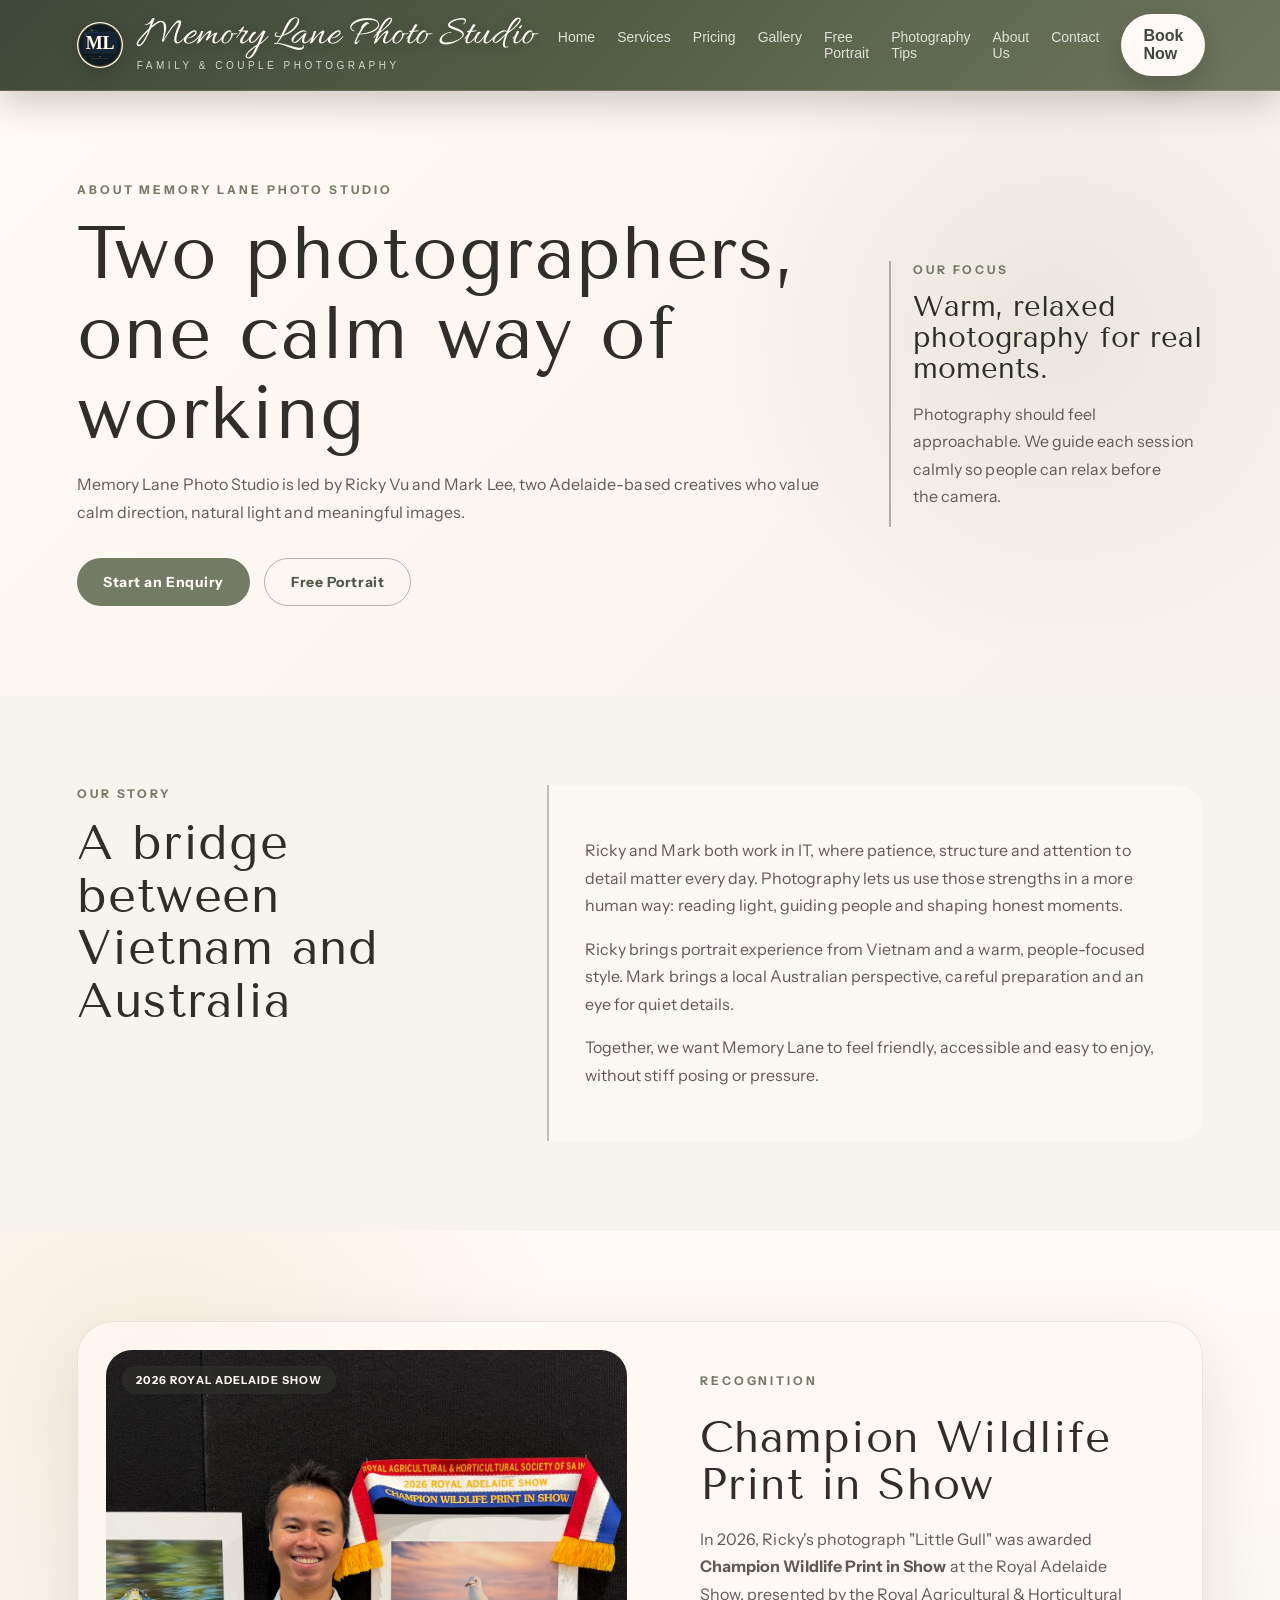
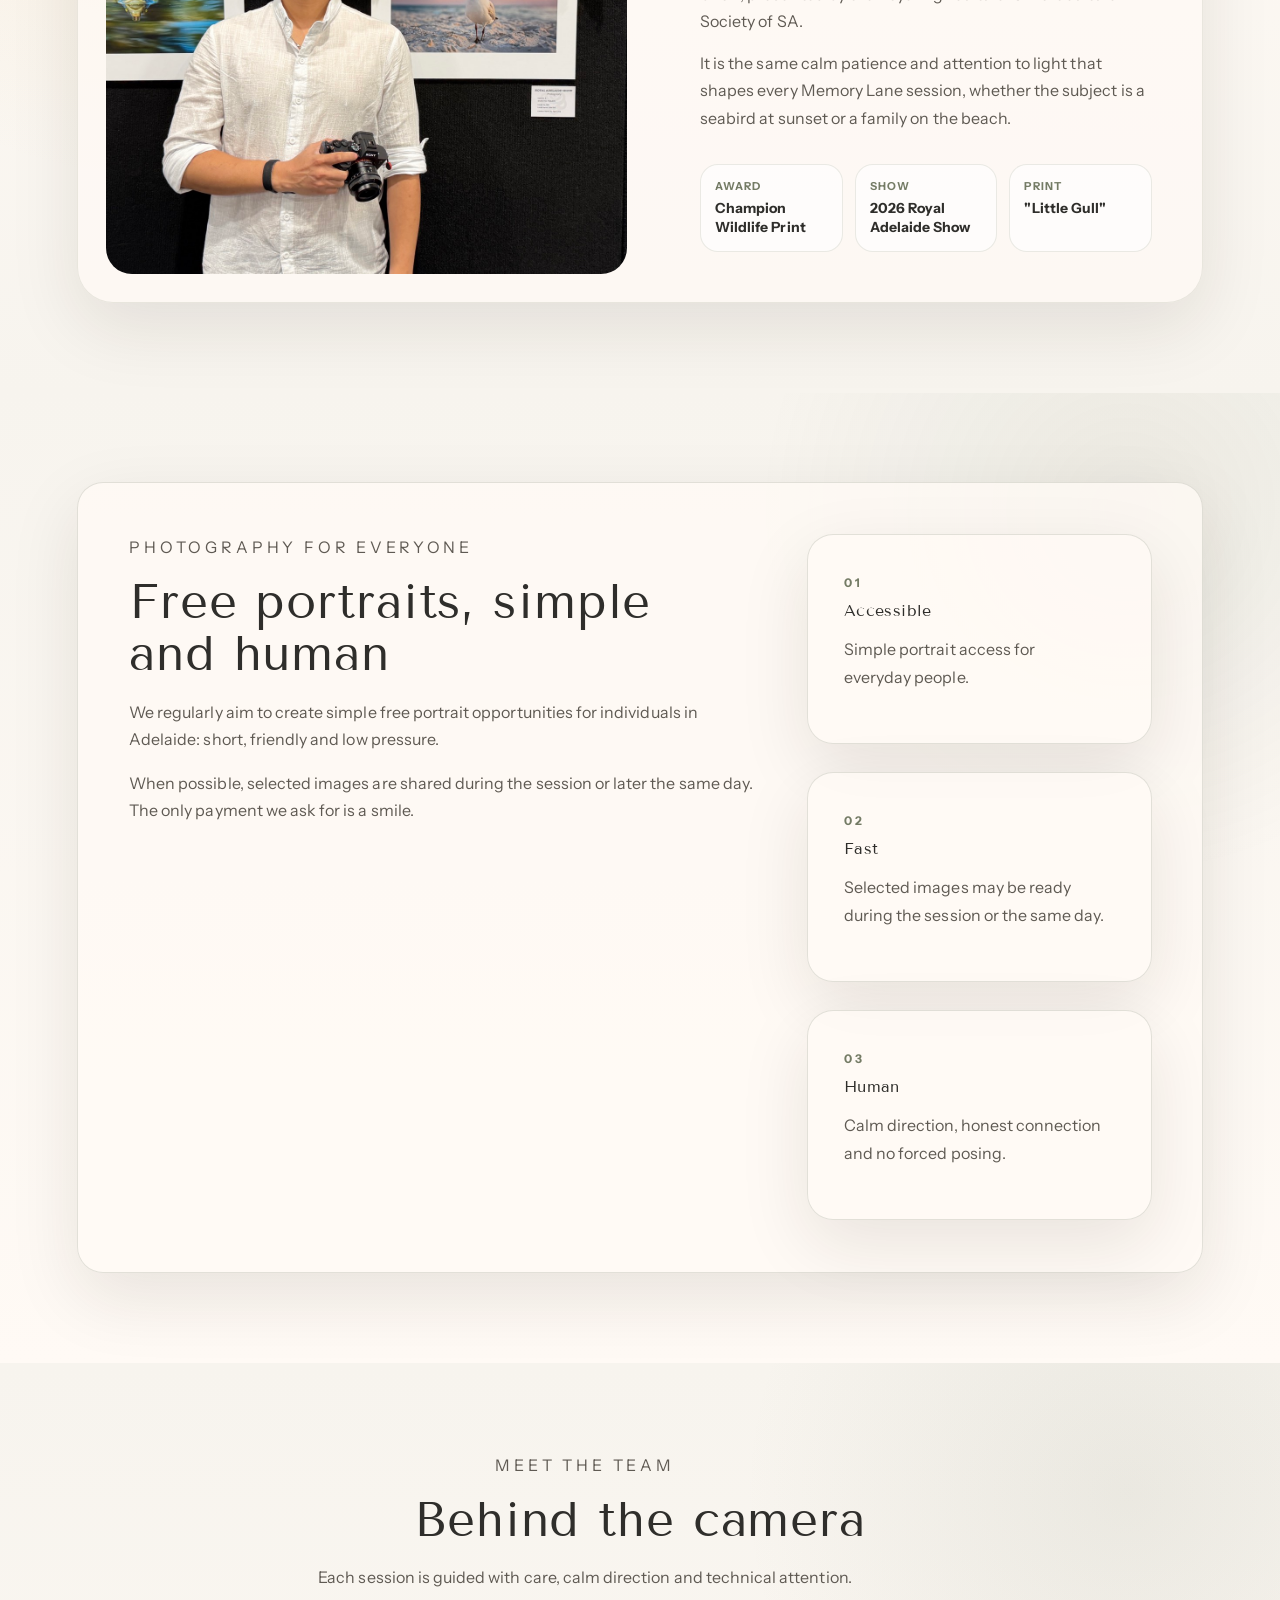
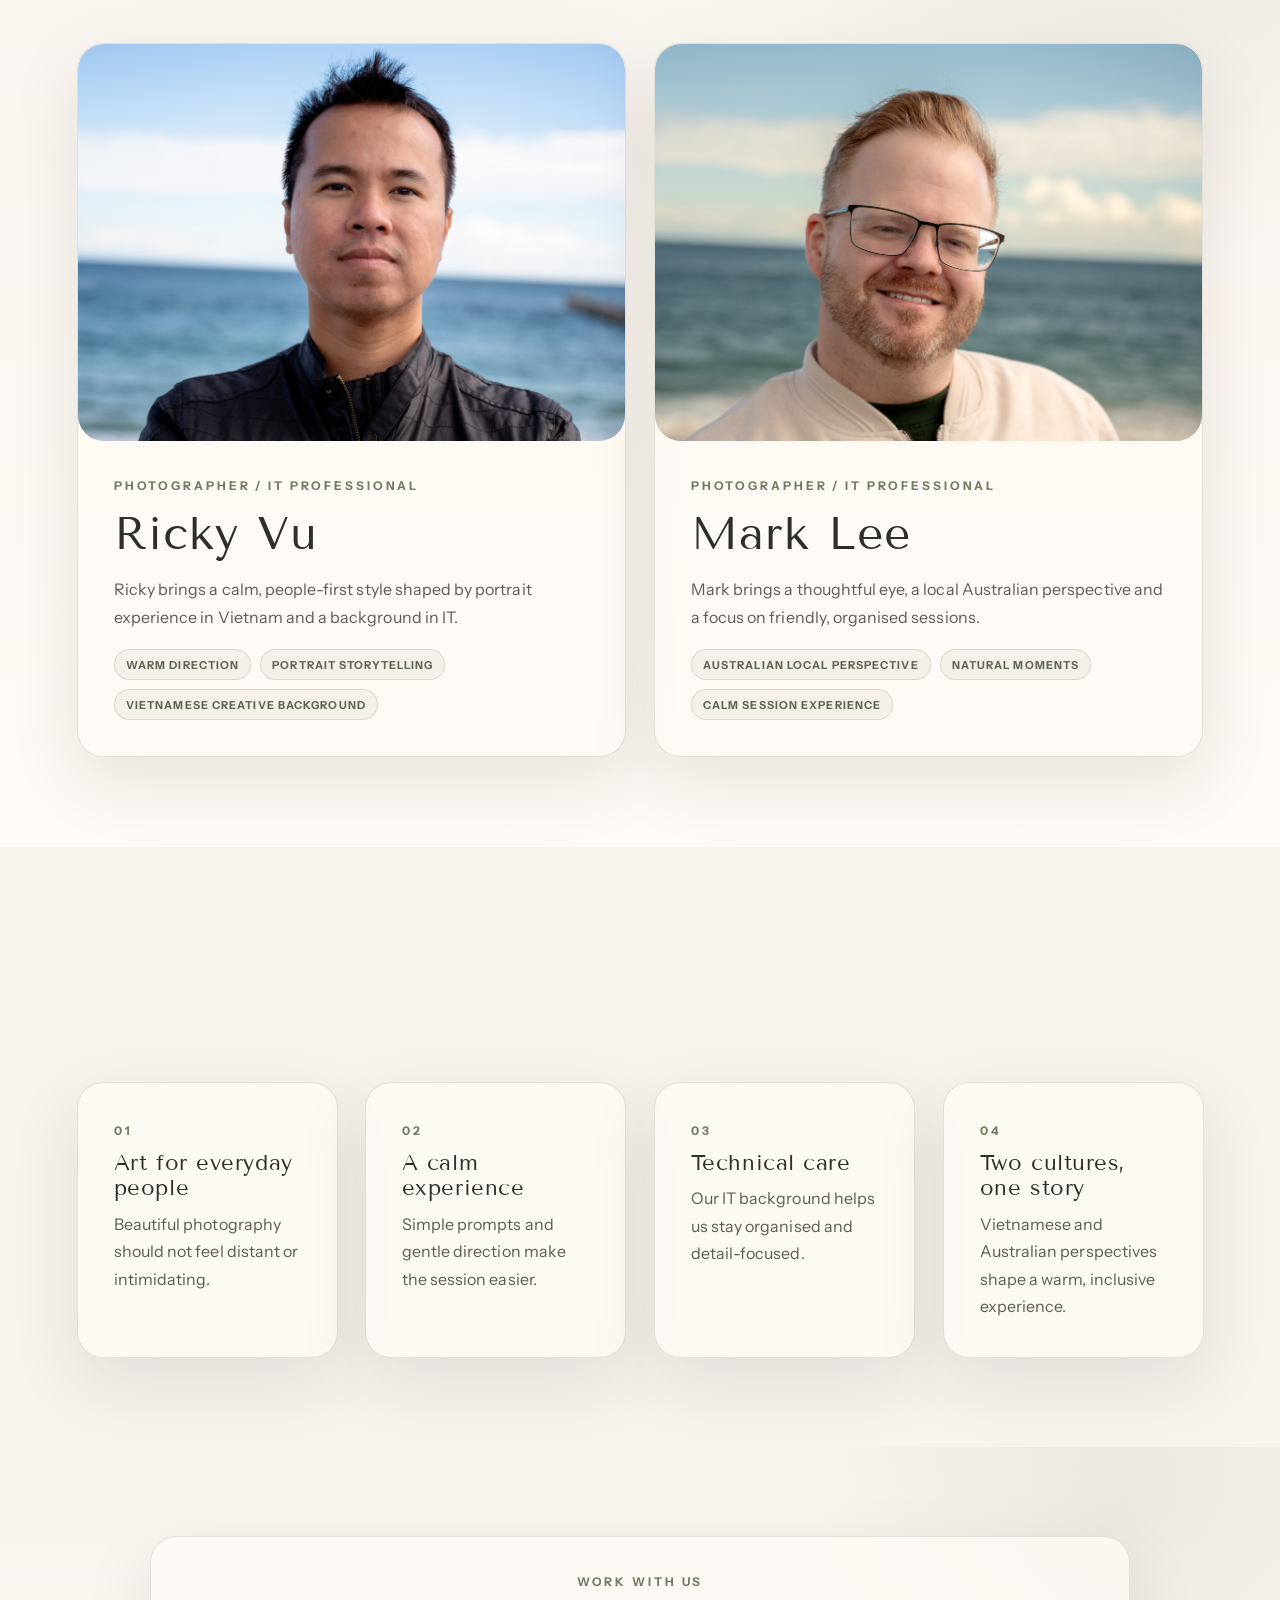
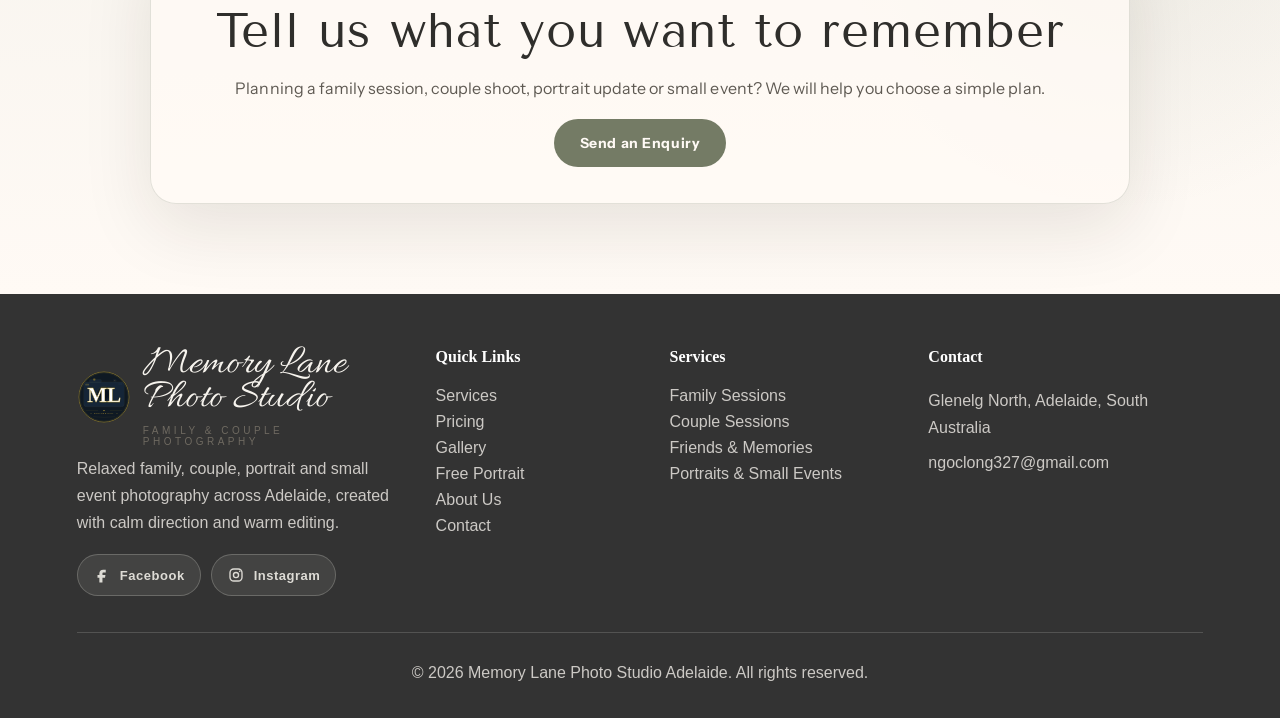
==== commit 8d3b6d2e: "Add Royal Adelaide Show 2026 award section to About Us page Showcases Ricky's "Little Gull" Champion" ====
--- a/aboutus.html
+++ b/aboutus.html
@@ -126,6 +126,41 @@
           <p>
             Together, we want Memory Lane to feel friendly, accessible and easy to enjoy, without stiff posing or pressure.
           </p>
+        </div>
+      </div>
+    </section>
+
+    <section class="section about-polish-award">
+      <div class="about-polish-award-card">
+        <div class="about-polish-award-media">
+          <span class="about-polish-award-ribbon">2026 Royal Adelaide Show</span>
+          <img src="assets/images/awards/adelaide-show-2026-champion-wildlife.jpg" alt="Ricky Vu holding the Champion Wildlife Print in Show ribbon beside his award-winning photograph at the 2026 Royal Adelaide Show">
+        </div>
+
+        <div class="about-polish-award-copy">
+          <p class="eyebrow">Recognition</p>
+          <h2>Champion Wildlife Print in Show</h2>
+          <p>
+            In 2026, Ricky's photograph "Little Gull" was awarded <strong>Champion Wildlife Print in Show</strong> at the Royal Adelaide Show, presented by the Royal Agricultural &amp; Horticultural Society of SA.
+          </p>
+          <p>
+            It is the same calm patience and attention to light that shapes every Memory Lane session, whether the subject is a seabird at sunset or a family on the beach.
+          </p>
+
+          <div class="about-polish-award-facts">
+            <div>
+              <span>Award</span>
+              <strong>Champion Wildlife Print</strong>
+            </div>
+            <div>
+              <span>Show</span>
+              <strong>2026 Royal Adelaide Show</strong>
+            </div>
+            <div>
+              <span>Print</span>
+              <strong>"Little Gull"</strong>
+            </div>
+          </div>
         </div>
       </div>
     </section>
--- a/css/style.css
+++ b/css/style.css
@@ -7541,3 +7541,408 @@
   }
 }
 /* END SITE-WIDE CLEAN PREMIUM POLISH + SCROLL REVEAL */
+
+/* =========================================================
+   MOBILE GALLERY MODAL GRID STABILITY - 20260728
+   Prevents iOS Safari thumbnails from collapsing and visually
+   overlapping when mixed portrait and landscape images load.
+   Keep this block at the very end of the file.
+   ========================================================= */
+@media (max-width: 760px) {
+  body .gallery-modal {
+    overflow: hidden !important;
+  }
+
+  body .gallery-modal-panel {
+    inset: 12px !important;
+    width: auto !important;
+    max-width: none !important;
+    height: calc(100vh - 24px) !important;
+    height: calc(100dvh - 24px) !important;
+    max-height: none !important;
+    display: flex !important;
+    flex-direction: column !important;
+    overflow: hidden !important;
+    border-radius: 26px !important;
+  }
+
+  body .gallery-modal-header {
+    position: relative !important;
+    z-index: 2 !important;
+    flex: 0 0 auto !important;
+    gap: 18px !important;
+    padding: 22px 20px 18px !important;
+    background: rgba(247, 244, 238, 0.96) !important;
+    backdrop-filter: blur(14px) !important;
+  }
+
+  body .gallery-modal-header .eyebrow {
+    margin-bottom: 7px !important;
+    font-size: 11px !important;
+    letter-spacing: 0.22em !important;
+  }
+
+  body .gallery-modal-header h2 {
+    max-width: calc(100vw - 120px) !important;
+    font-size: clamp(32px, 9vw, 44px) !important;
+    line-height: 0.98 !important;
+    text-wrap: balance !important;
+  }
+
+  body .gallery-modal-close {
+    width: 46px !important;
+    height: 46px !important;
+    flex: 0 0 46px !important;
+  }
+
+  body .gallery-modal-grid {
+    position: relative !important;
+    flex: 1 1 auto !important;
+    display: grid !important;
+    grid-template-columns: repeat(2, minmax(0, 1fr)) !important;
+    grid-auto-flow: row !important;
+    grid-auto-rows: clamp(138px, 40vw, 190px) !important;
+    align-items: stretch !important;
+    align-content: start !important;
+    justify-items: stretch !important;
+    gap: 12px !important;
+    width: 100% !important;
+    min-height: 0 !important;
+    margin: 0 !important;
+    padding: 18px 20px 24px !important;
+    overflow-y: auto !important;
+    overflow-x: hidden !important;
+    overscroll-behavior: contain !important;
+    -webkit-overflow-scrolling: touch !important;
+  }
+
+  body .gallery-modal-item {
+    position: relative !important;
+    isolation: isolate !important;
+    contain: layout paint !important;
+    display: block !important;
+    width: 100% !important;
+    height: 100% !important;
+    min-width: 0 !important;
+    min-height: 0 !important;
+    aspect-ratio: auto !important;
+    margin: 0 !important;
+    overflow: hidden !important;
+    border-radius: 16px !important;
+    background: #e9e3d9 !important;
+    box-shadow: 0 10px 24px rgba(42, 31, 24, 0.10) !important;
+    transform: translateZ(0) !important;
+  }
+
+  body .gallery-modal-item img {
+    position: absolute !important;
+    inset: 0 !important;
+    display: block !important;
+    width: 100% !important;
+    height: 100% !important;
+    min-width: 0 !important;
+    min-height: 0 !important;
+    max-width: none !important;
+    margin: 0 !important;
+    object-fit: cover !important;
+    object-position: center !important;
+    border-radius: inherit !important;
+    transform: none !important;
+  }
+
+  body .gallery-modal-item:active img {
+    transform: scale(0.985) !important;
+  }
+}
+
+@media (max-width: 360px) {
+  body .gallery-modal-panel {
+    inset: 8px !important;
+    height: calc(100vh - 16px) !important;
+    height: calc(100dvh - 16px) !important;
+    border-radius: 22px !important;
+  }
+
+  body .gallery-modal-header {
+    padding: 20px 16px 16px !important;
+  }
+
+  body .gallery-modal-grid {
+    grid-auto-rows: 132px !important;
+    gap: 10px !important;
+    padding: 16px 16px 20px !important;
+  }
+
+  body .gallery-modal-item {
+    border-radius: 14px !important;
+  }
+}
+
+/* =========================================================
+   AWARD ANNOUNCEMENT POPUP - 20261002
+   ========================================================= */
+.award-popup-overlay {
+  position: fixed;
+  inset: 0;
+  z-index: 10000;
+  display: none;
+  align-items: center;
+  justify-content: center;
+  padding: 20px;
+  background: rgba(51, 51, 51, 0.55);
+  backdrop-filter: blur(6px);
+}
+
+.award-popup-overlay.open {
+  display: flex;
+}
+
+.award-popup-card {
+  position: relative;
+  z-index: 1;
+  width: min(760px, 100%);
+  max-height: calc(100vh - 40px);
+  overflow: auto;
+  display: grid;
+  grid-template-columns: 1.05fr 1fr;
+  background: var(--white);
+  border-radius: 24px;
+  box-shadow: var(--shadow-strong);
+}
+
+.award-confetti-canvas {
+  position: absolute;
+  inset: 0;
+  z-index: 2;
+  pointer-events: none;
+}
+
+.award-popup-media {
+  position: relative;
+  min-height: 220px;
+  background: var(--cream-dark);
+}
+
+.award-popup-media img {
+  display: block;
+  width: 100%;
+  height: 100%;
+  object-fit: cover;
+}
+
+.award-popup-ribbon {
+  position: absolute;
+  top: 16px;
+  left: 16px;
+  padding: 7px 14px;
+  border-radius: 999px;
+  background: rgba(51, 51, 51, 0.72);
+  color: var(--white);
+  font-size: 11px;
+  font-weight: 700;
+  letter-spacing: 1.5px;
+  text-transform: uppercase;
+}
+
+.award-popup-body {
+  padding: 34px 32px;
+  display: flex;
+  flex-direction: column;
+  justify-content: center;
+}
+
+.award-popup-body .eyebrow {
+  margin: 0 0 10px;
+}
+
+.award-popup-body h2 {
+  margin: 0 0 14px;
+  font-family: Georgia, serif;
+  font-size: clamp(24px, 3vw, 30px);
+  line-height: 1.2;
+  letter-spacing: -0.5px;
+  color: var(--charcoal);
+}
+
+.award-popup-body p {
+  margin: 0 0 22px;
+  color: var(--muted);
+  font-size: 15px;
+}
+
+.award-popup-actions {
+  display: flex;
+  flex-wrap: wrap;
+  gap: 12px;
+}
+
+.award-popup-close {
+  position: absolute;
+  top: 14px;
+  right: 14px;
+  z-index: 2;
+  width: 38px;
+  height: 38px;
+  border: 0;
+  border-radius: 999px;
+  background: rgba(51, 51, 51, 0.55);
+  color: var(--white);
+  font-size: 22px;
+  line-height: 1;
+  cursor: pointer;
+}
+
+.award-popup-close:hover {
+  background: rgba(51, 51, 51, 0.75);
+}
+
+@media (max-width: 720px) {
+  .award-popup-card {
+    grid-template-columns: 1fr;
+  }
+
+  .award-popup-media {
+    min-height: 200px;
+  }
+
+  .award-popup-body {
+    padding: 26px 22px 30px;
+  }
+}
+
+/* =========================================================
+   ABOUT US - AWARD / RECOGNITION SECTION - 20261002
+   ========================================================= */
+.about-polish-award {
+  background:
+    radial-gradient(circle at 12% 18%, rgba(214, 173, 96, 0.14), transparent 32%),
+    linear-gradient(180deg, #fffaf5 0%, #f7f4ee 100%);
+}
+
+.about-polish-award-card {
+  display: grid;
+  grid-template-columns: minmax(300px, 1.05fr) minmax(0, 1fr);
+  gap: clamp(28px, 4vw, 54px);
+  align-items: stretch;
+  padding: clamp(20px, 2.4vw, 28px);
+  border: 1px solid rgba(123, 130, 107, 0.16);
+  border-radius: 36px;
+  background: rgba(255, 250, 245, 0.7);
+  box-shadow: 0 24px 70px rgba(42, 31, 24, 0.1);
+}
+
+.about-polish-award-media {
+  position: relative;
+  min-height: 280px;
+  overflow: hidden;
+  border-radius: 26px;
+  background: #e9e1d4;
+}
+
+.about-polish-award-media img {
+  display: block;
+  width: 100%;
+  height: 100%;
+  object-fit: cover;
+}
+
+.about-polish-award-ribbon {
+  position: absolute;
+  top: 16px;
+  left: 16px;
+  z-index: 1;
+  padding: 7px 14px;
+  border-radius: 999px;
+  background: rgba(47, 46, 43, 0.72);
+  color: #fffaf5;
+  font-family: var(--site-body-font, "Instrument Sans", Arial, sans-serif);
+  font-size: 11px;
+  font-weight: 800;
+  letter-spacing: 0.1em;
+  text-transform: uppercase;
+}
+
+.about-polish-award-copy {
+  display: flex;
+  flex-direction: column;
+  justify-content: center;
+  padding: clamp(10px, 2vw, 22px);
+}
+
+.about-polish-award-copy .eyebrow {
+  color: var(--site-sage, #747b65);
+  font-family: var(--site-body-font, "Instrument Sans", Arial, sans-serif);
+  font-size: 12px;
+  font-weight: 800;
+  letter-spacing: 0.24em;
+  text-transform: uppercase;
+}
+
+.about-polish-award-copy h2 {
+  margin: 10px 0 18px;
+  font-family: var(--site-heading-font, "Tenor Sans", Georgia, serif);
+  color: var(--site-ink, #2f2e2b);
+  font-weight: 400;
+  font-size: clamp(30px, 3.4vw, 46px);
+  line-height: 1.08;
+  letter-spacing: 0.018em;
+}
+
+.about-polish-award-copy p {
+  max-width: 560px;
+  margin: 0 0 14px;
+  color: var(--site-muted, #5f5a53);
+  font-family: var(--site-body-font, "Instrument Sans", Arial, sans-serif);
+  font-size: clamp(16px, 1.1vw, 17.5px);
+  line-height: 1.72;
+}
+
+.about-polish-award-facts {
+  display: grid;
+  grid-template-columns: repeat(3, minmax(0, 1fr));
+  gap: 12px;
+  margin-top: 18px;
+}
+
+.about-polish-award-facts div {
+  padding: 14px;
+  border: 1px solid rgba(123, 130, 107, 0.16);
+  border-radius: 18px;
+  background: rgba(255, 255, 255, 0.62);
+}
+
+.about-polish-award-facts span {
+  display: block;
+  margin-bottom: 6px;
+  color: var(--site-sage, #747b65);
+  font-family: var(--site-body-font, "Instrument Sans", Arial, sans-serif);
+  font-size: 11px;
+  font-weight: 800;
+  letter-spacing: 0.1em;
+  text-transform: uppercase;
+}
+
+.about-polish-award-facts strong {
+  display: block;
+  color: var(--site-ink, #2f2e2b);
+  font-family: var(--site-body-font, "Instrument Sans", Arial, sans-serif);
+  font-size: 14px;
+  font-weight: 700;
+  line-height: 1.35;
+}
+
+@media (max-width: 980px) {
+  .about-polish-award-card {
+    grid-template-columns: 1fr;
+  }
+
+  .about-polish-award-media {
+    min-height: 320px;
+  }
+}
+
+@media (max-width: 600px) {
+  .about-polish-award-facts {
+    grid-template-columns: 1fr;
+  }
+}
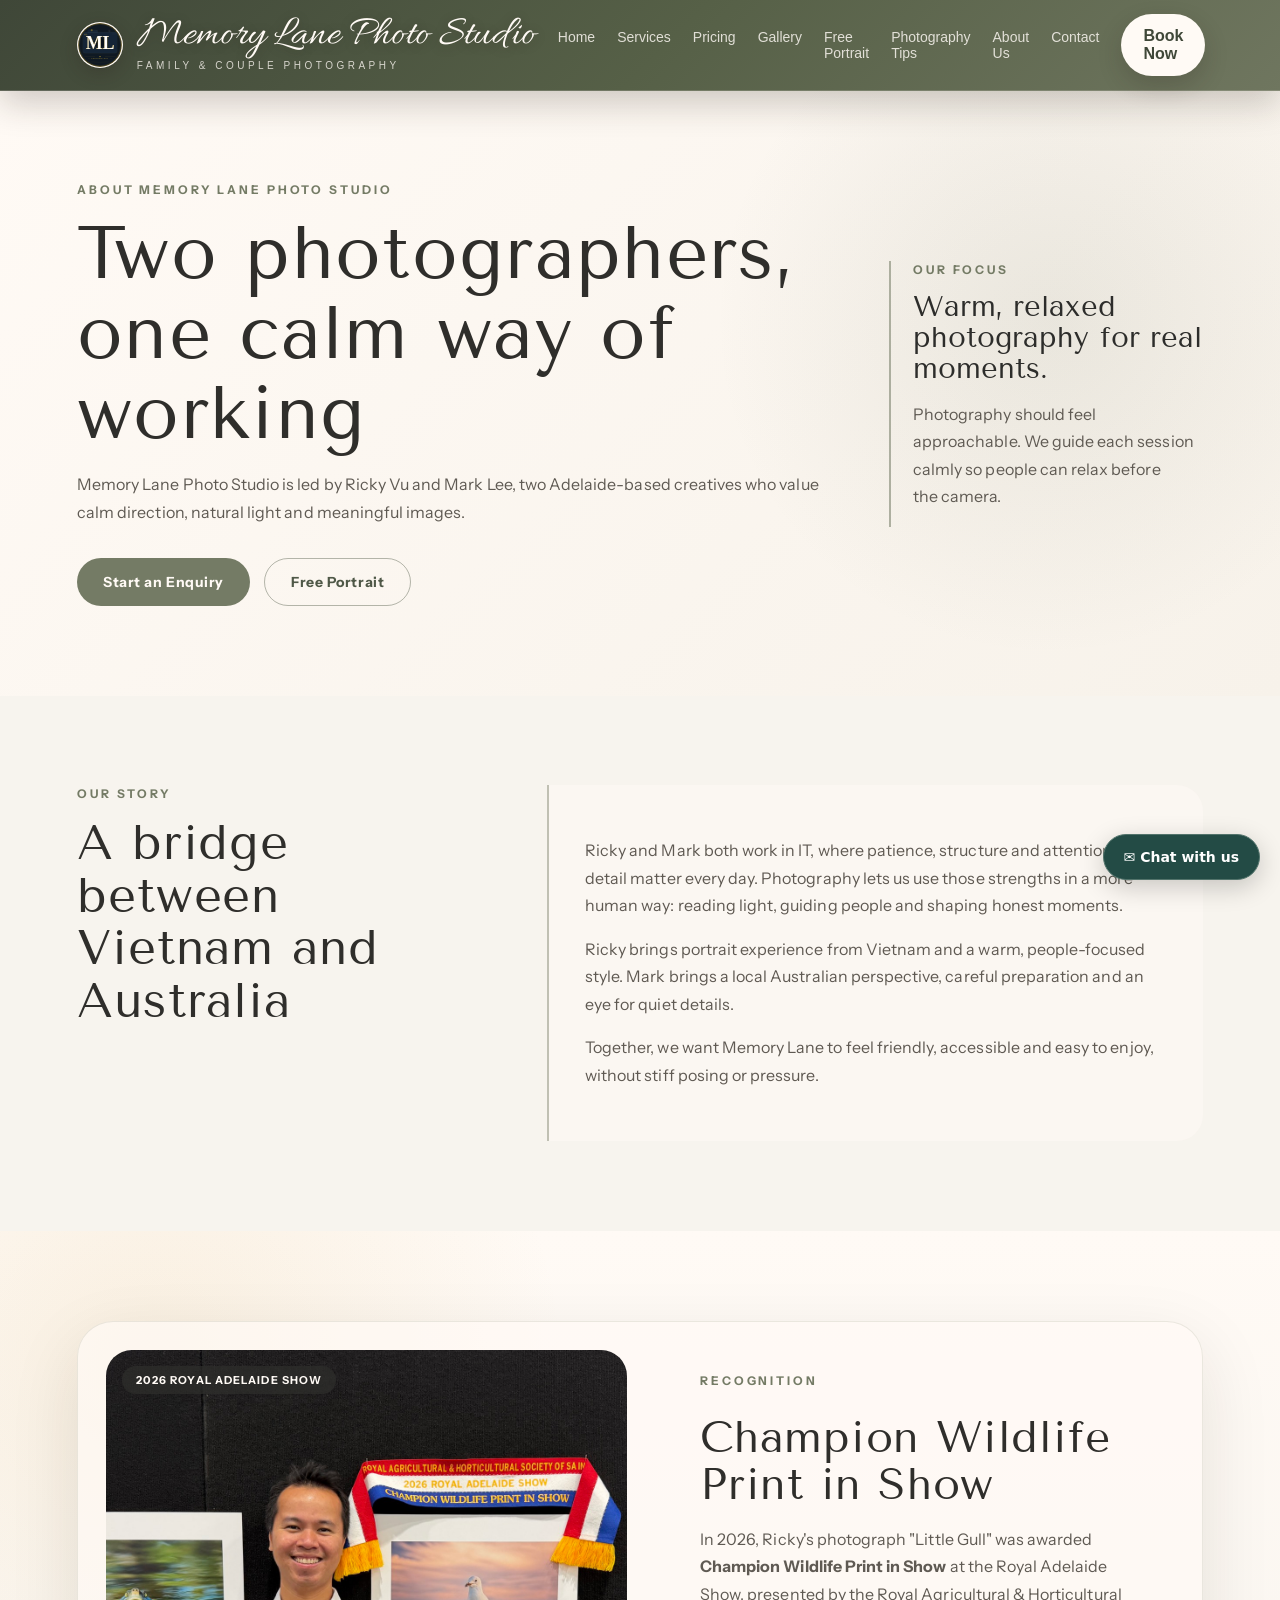
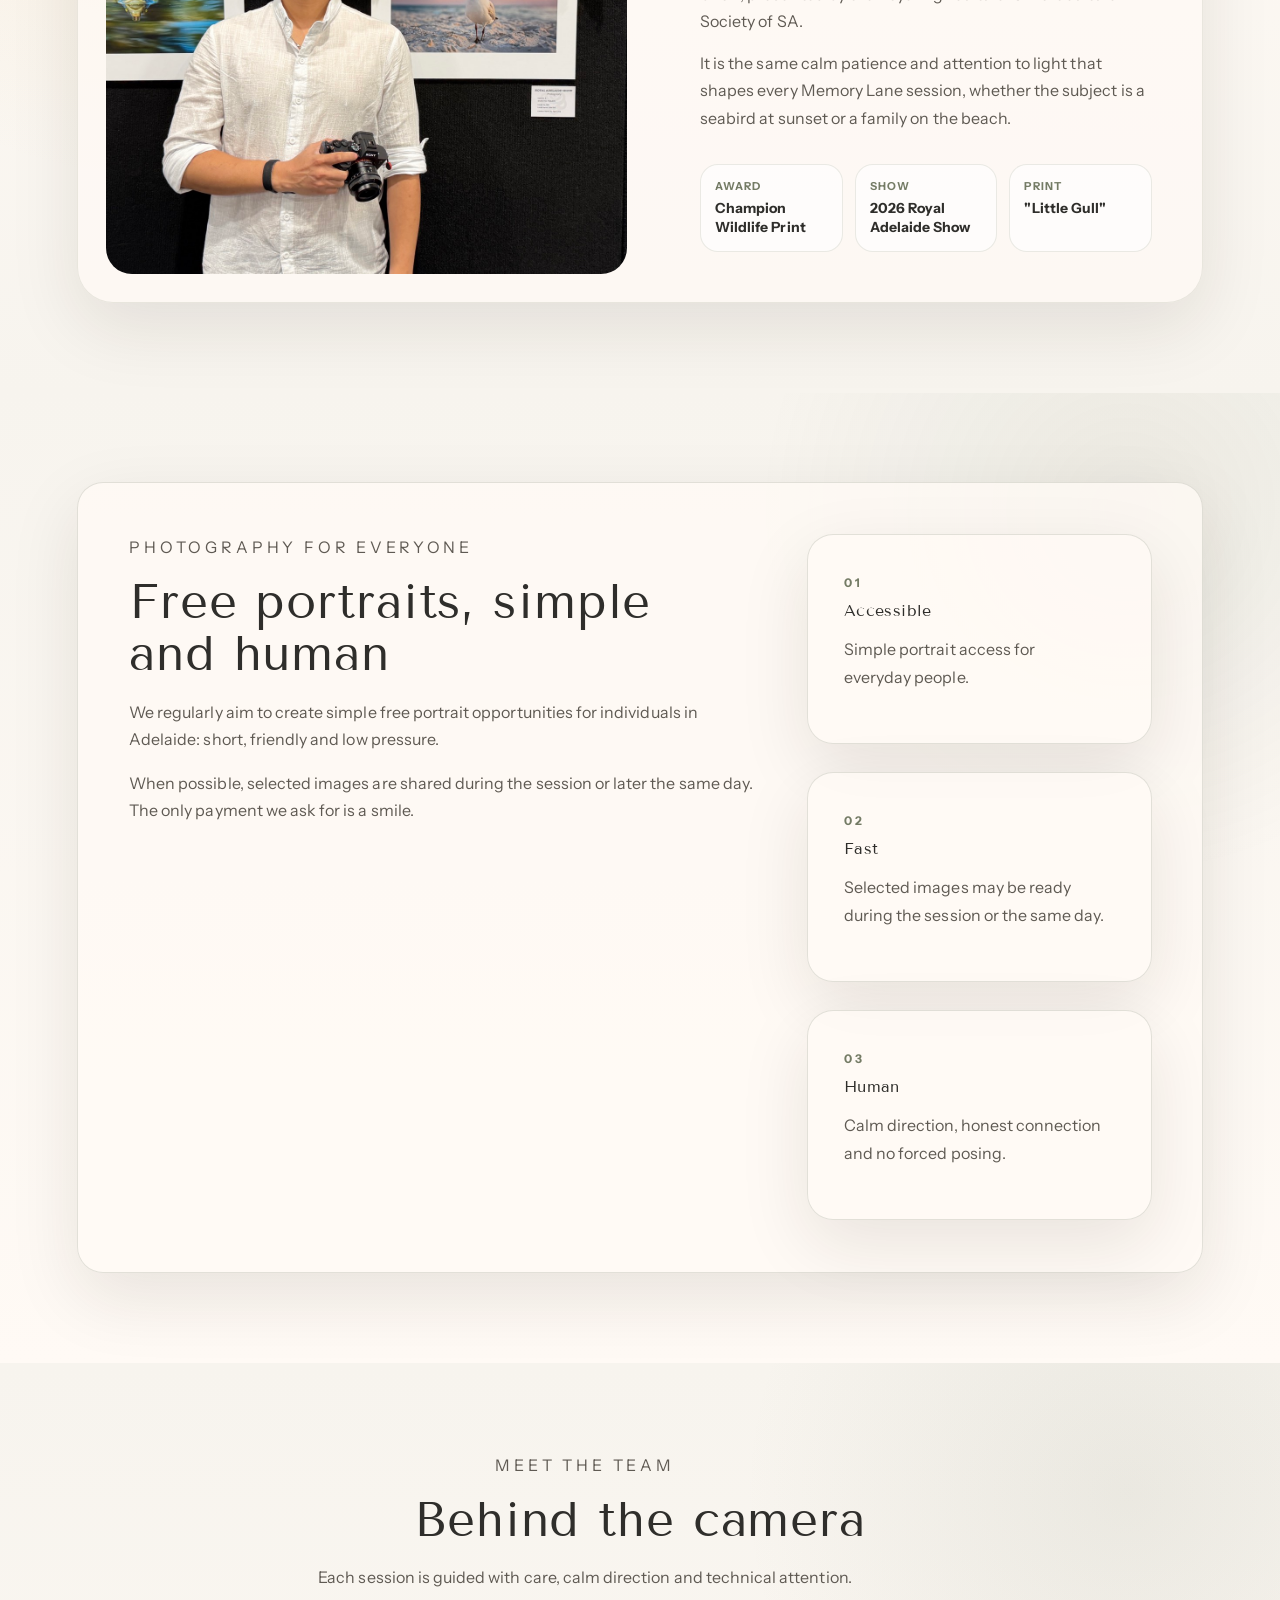
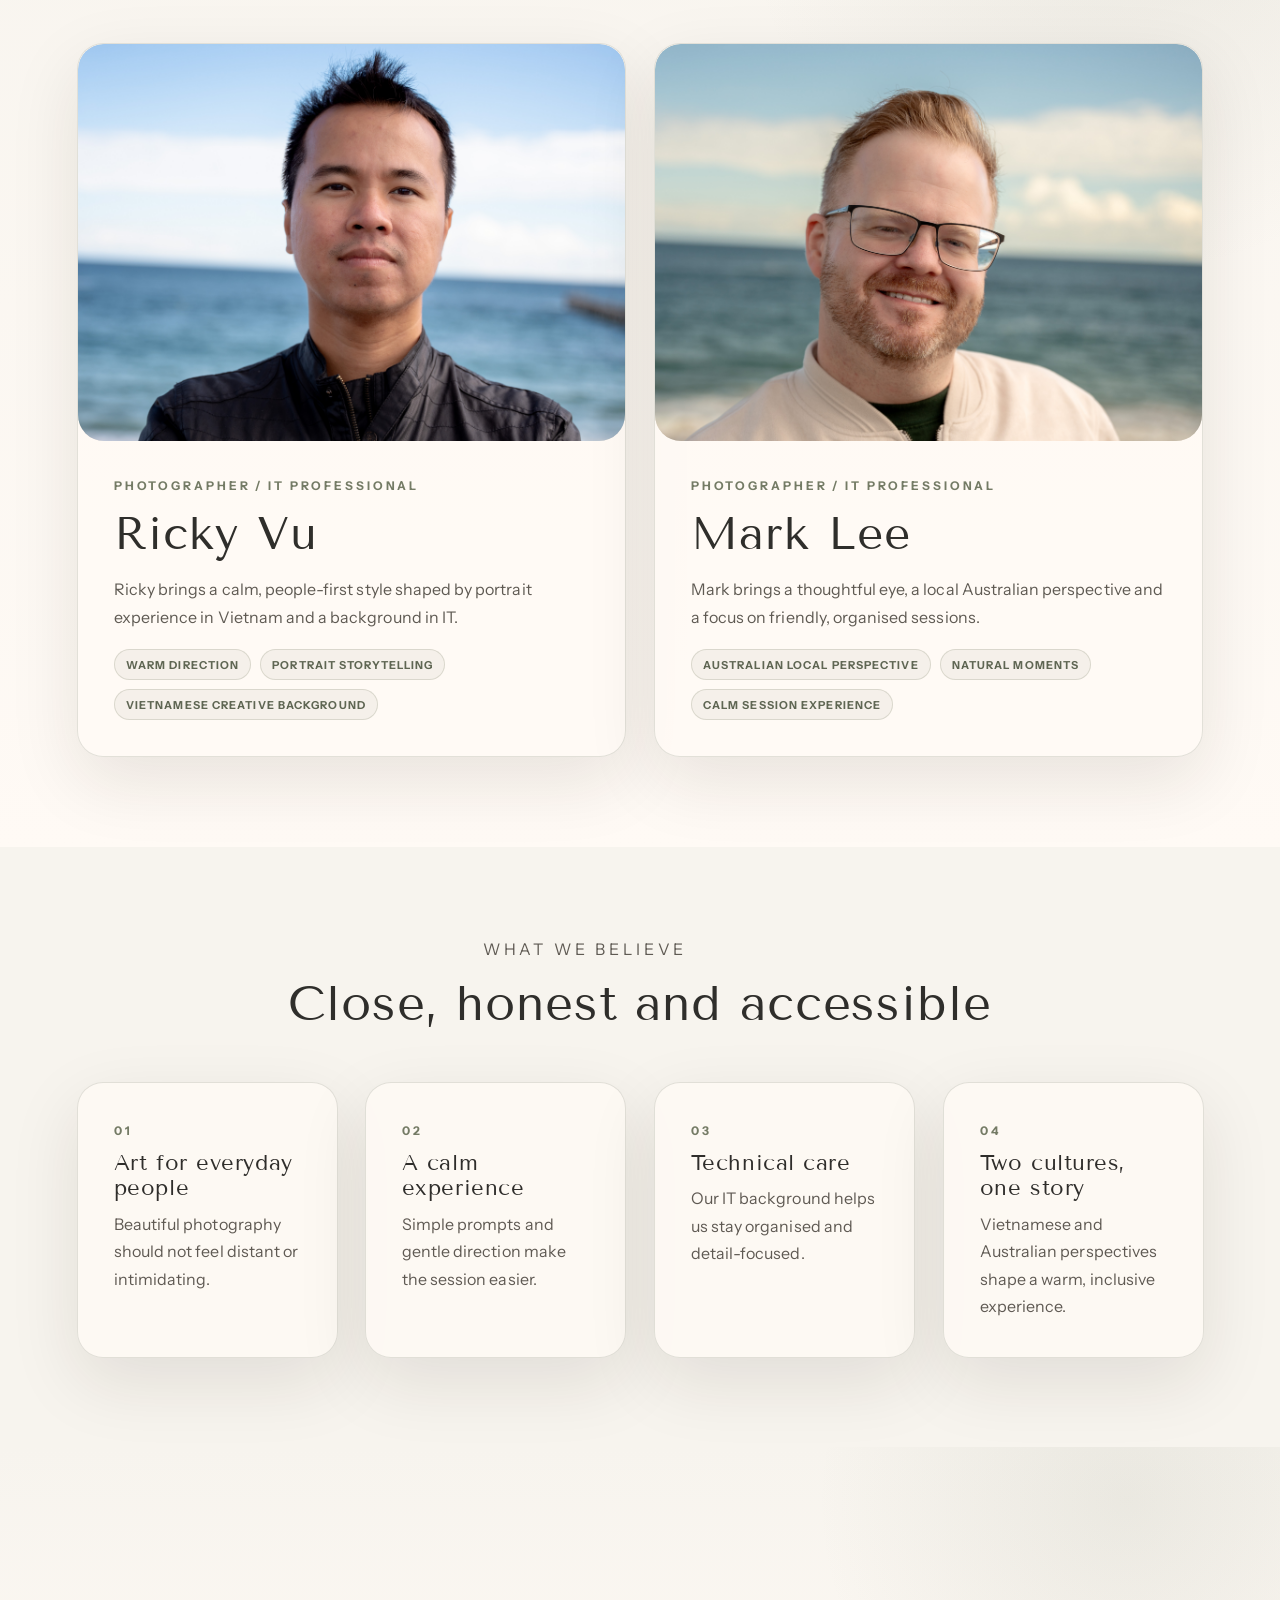
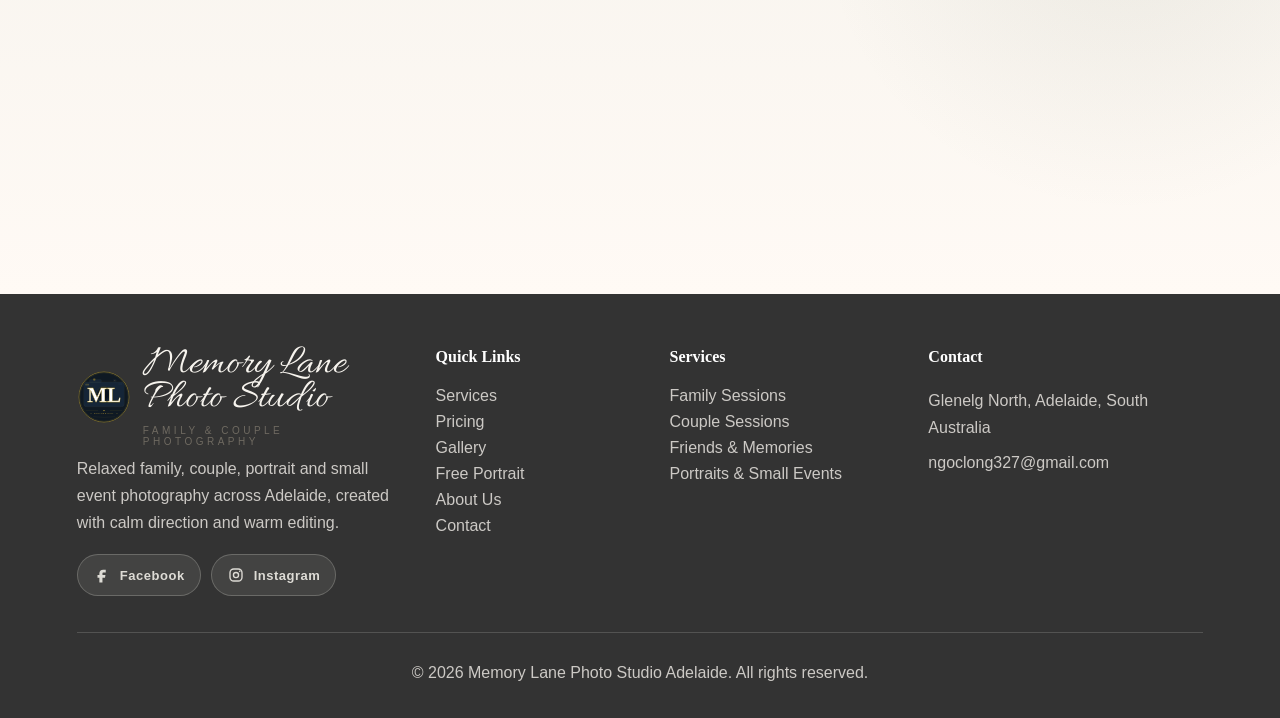
==== commit 7d92cb96: "Add AI chat launcher to aboutus.html" ====
--- a/aboutus.html
+++ b/aboutus.html
@@ -43,6 +43,7 @@
   <link rel="preconnect" href="https://fonts.gstatic.com" crossorigin>
   <link href="https://fonts.googleapis.com/css2?family=Allura&family=Instrument+Sans:wght@400;500;600;700;800&family=Tenor+Sans&display=swap" rel="stylesheet">
   <link rel="stylesheet" href="css/style.css?v=20260701-site-clean-reveal">
+  <link rel="stylesheet" href="css/ai-chat.css?v=1">
 </head>
 <body>
 
@@ -379,5 +380,6 @@
     }());
   </script>
   <script src="js/main.js?v=20260701-site-clean-reveal"></script>
+  <script src="js/ai-chat.js?v=1" defer></script>
 </body>
 </html>
--- a/css/ai-chat.css
+++ b/css/ai-chat.css
@@ -0,0 +1,19 @@
+/* Isolated Memory Lane AI chat widget */
+.ml-chat-launcher{position:fixed;right:20px;bottom:20px;z-index:9990;background:#234b45;color:#fff;border:1px solid #52736b;border-radius:99px;padding:14px 20px;font:600 14px Inter,system-ui,sans-serif;box-shadow:0 7px 26px #0003;cursor:pointer}
+.ml-chat-launcher:hover{background:#163b35}.ml-chat-launcher:focus-visible,.ml-chat-panel button:focus-visible,.ml-chat-panel textarea:focus-visible{outline:3px solid #83b5a8;outline-offset:2px}
+.ml-chat-panel{position:fixed;right:20px;bottom:83px;width:min(385px,calc(100vw - 28px));height:min(590px,calc(100dvh - 115px));z-index:9991;display:flex;flex-direction:column;background:#fff;color:#263b35;border:1px solid #d9e0dc;border-radius:17px;box-shadow:0 15px 60px #0004;overflow:hidden;font:14px/1.5 Inter,system-ui,sans-serif}
+.ml-chat-panel[hidden],.ml-chat-launcher[hidden]{display:none!important}.ml-chat-head{background:#234b45;color:white;padding:14px 16px;display:flex;justify-content:space-between;align-items:center;gap:10px}
+.ml-chat-head strong{font-size:16px;display:block}.ml-chat-head small{font-size:11px;color:#d3e0d9;display:block}
+.ml-chat-close{border:0;background:transparent;color:white;font-size:27px;cursor:pointer;padding:0 6px}
+.ml-chat-notice{font-size:11px;color:#465e56;background:#eff5f2;padding:8px 12px;margin:0}
+.ml-chat-log{flex:1;overflow-y:auto;padding:13px;display:flex;flex-direction:column;gap:10px}
+.ml-chat-bubble{max-width:89%;border-radius:12px;padding:10px 12px;overflow-wrap:anywhere;white-space:pre-wrap}
+.ml-chat-bubble.assistant{align-self:flex-start;background:#eef3f1;color:#253b34}
+.ml-chat-bubble.user{align-self:flex-end;background:#234b45;color:#fff}
+.ml-chat-bubble.system{align-self:center;background:#fff3df;color:#764921;font-size:12px}
+.ml-chat-compose{padding:12px;border-top:1px solid #e4eae6;display:flex;flex-direction:column;gap:8px}
+.ml-chat-compose textarea{box-sizing:border-box;width:100%;min-height:48px;max-height:112px;resize:vertical;border:1px solid #b9cec4;border-radius:9px;padding:10px;color:#263b35;font:inherit;background:#fff}
+.ml-chat-send{background:#234b45;color:white;border:0;border-radius:9px;padding:10px 18px;font:600 13px Inter,system-ui,sans-serif;cursor:pointer}
+.ml-chat-send:disabled{opacity:.5;cursor:not-allowed}.ml-chat-controls{display:flex;align-items:center;justify-content:space-between;gap:8px}
+.ml-chat-privacy{font-size:11px;color:#61746b}.ml-chat-turnstile:empty{display:none}
+@media(max-width:520px){.ml-chat-launcher{right:14px;bottom:14px}.ml-chat-panel{right:0;bottom:0;width:100%;height:100dvh;max-height:100dvh;border-radius:0}}
